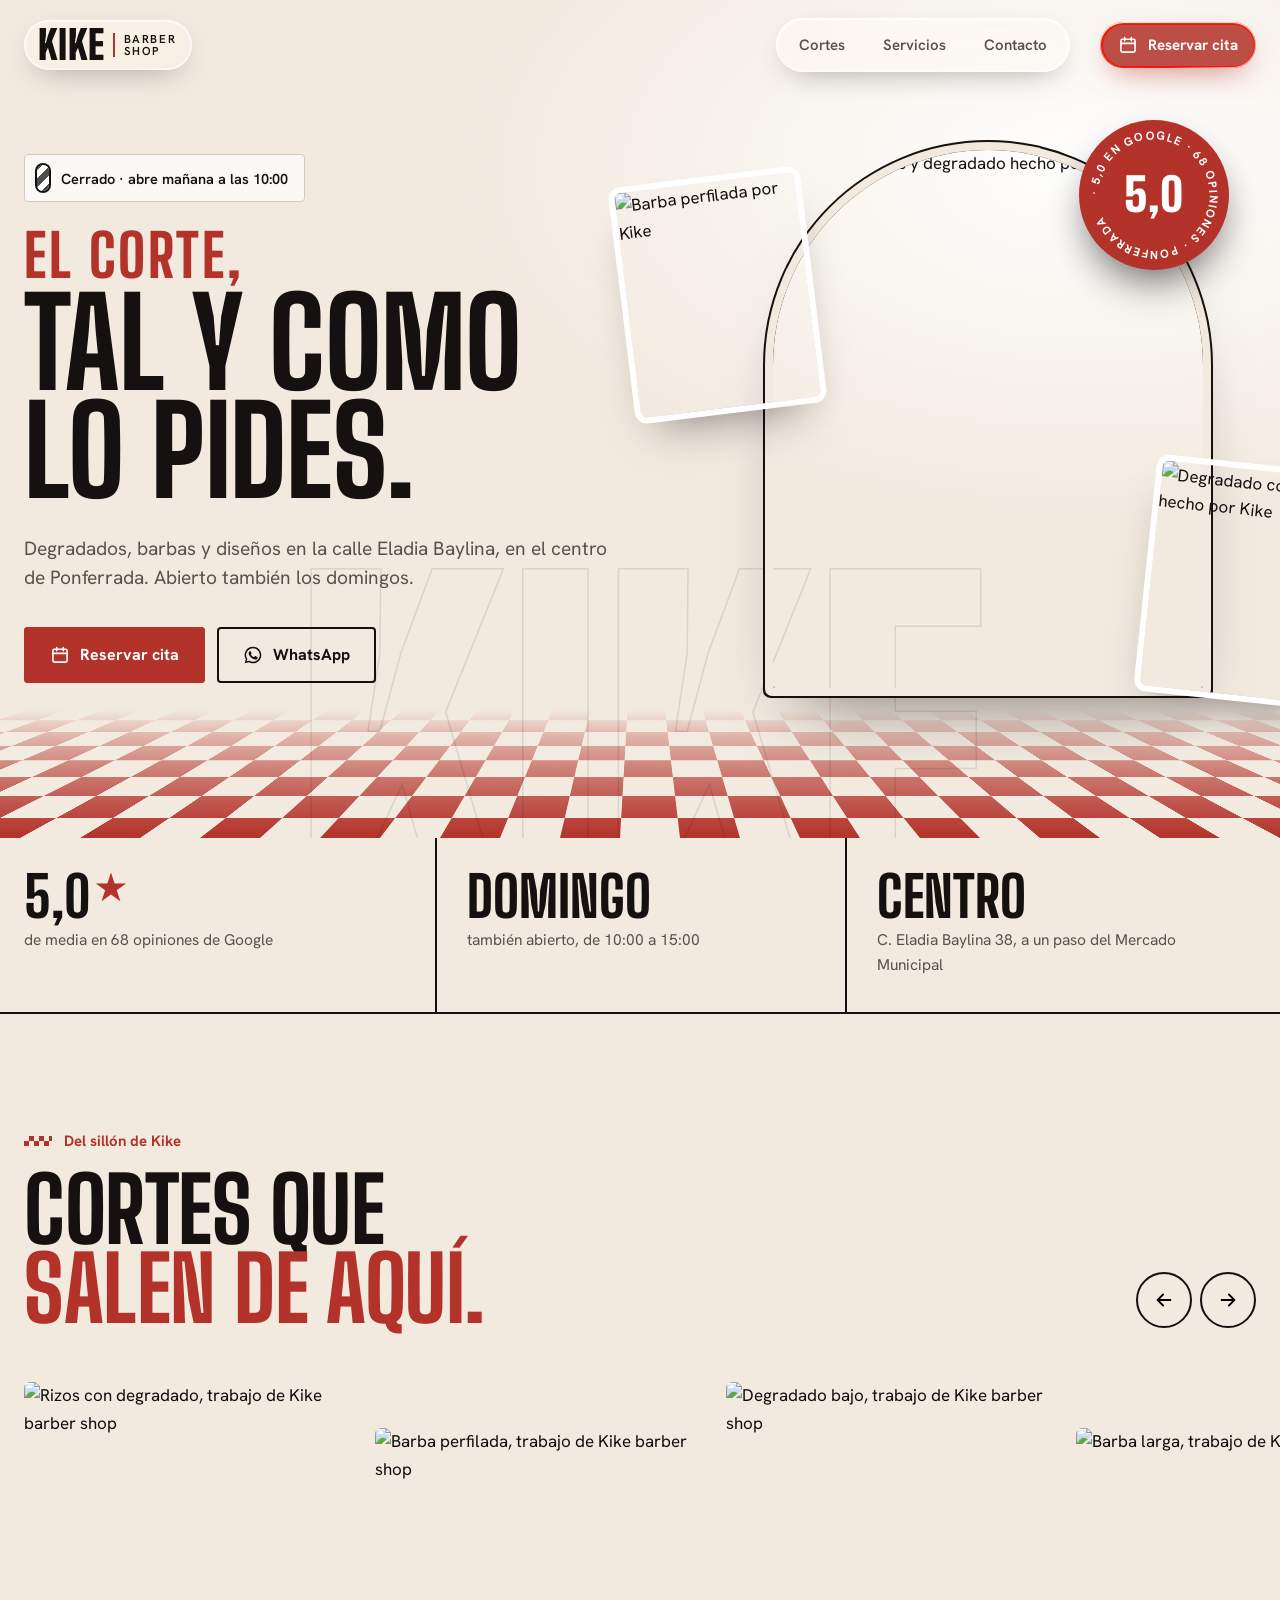
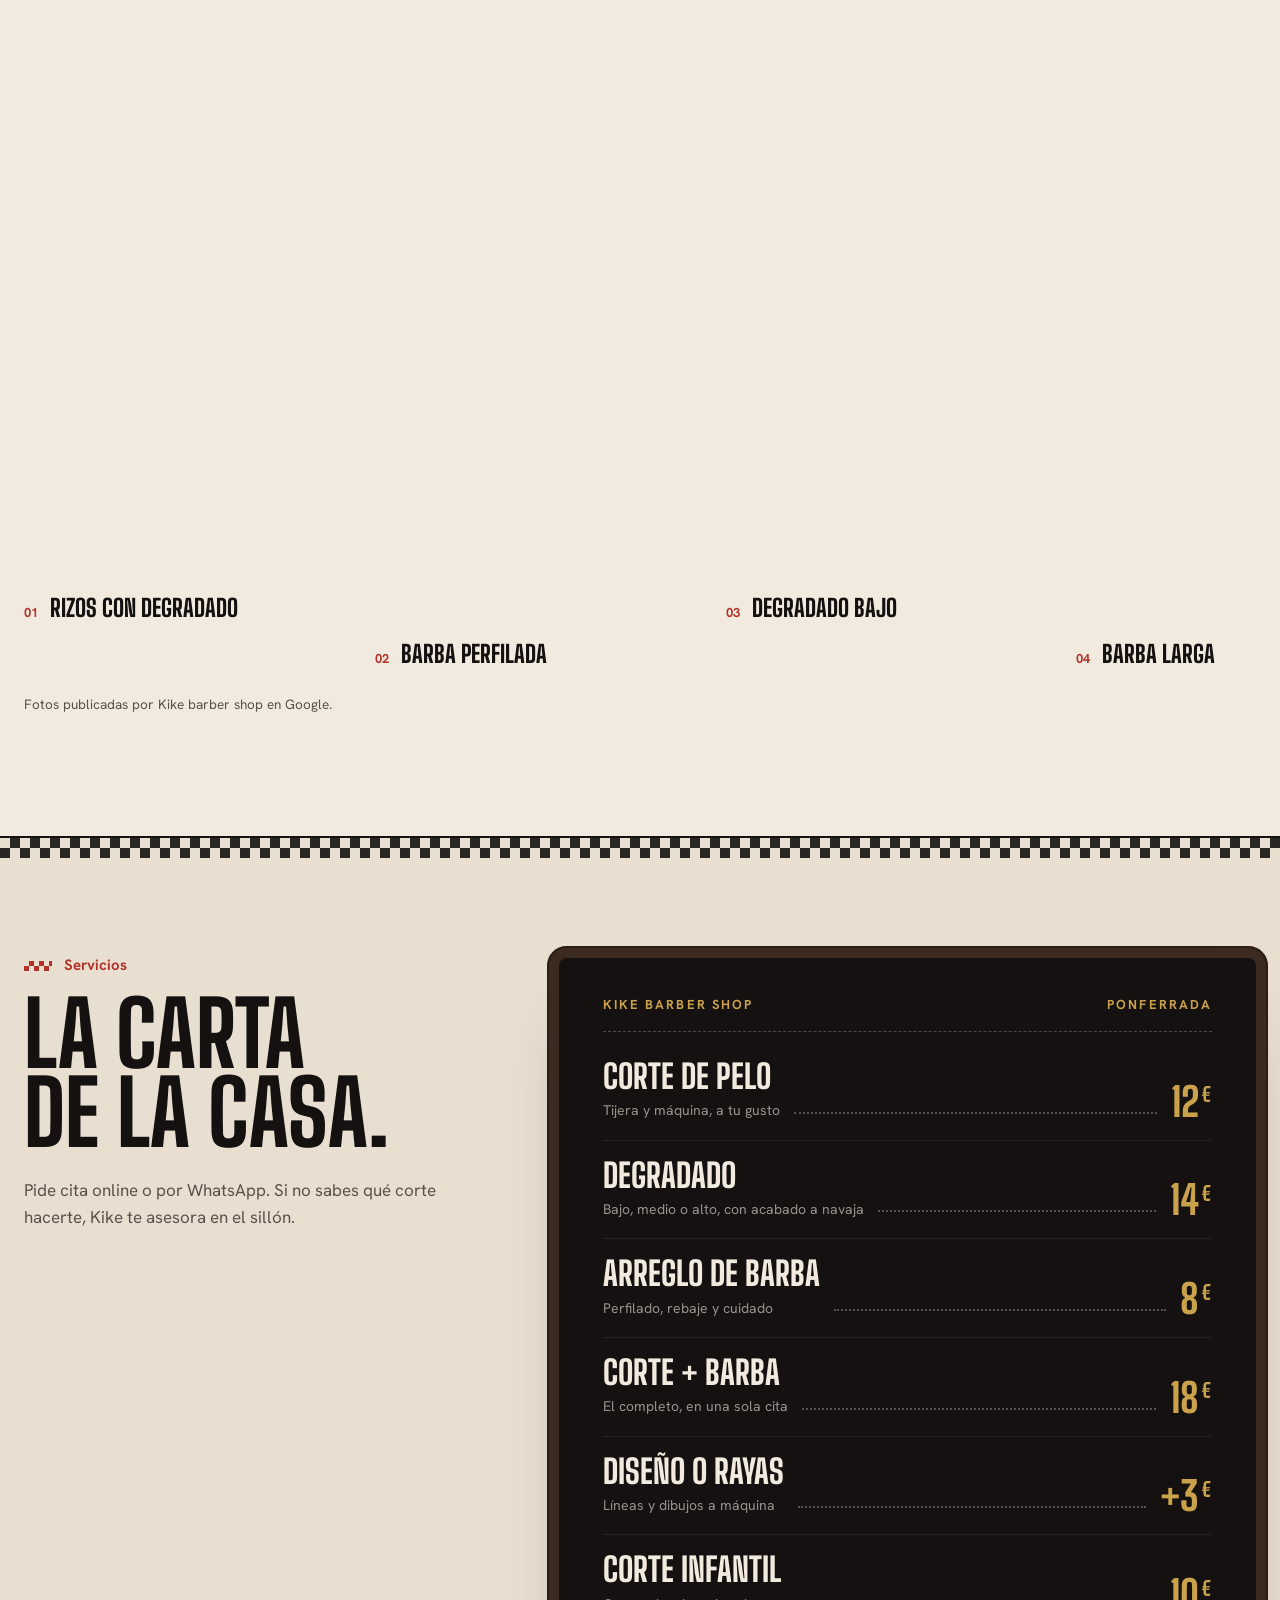
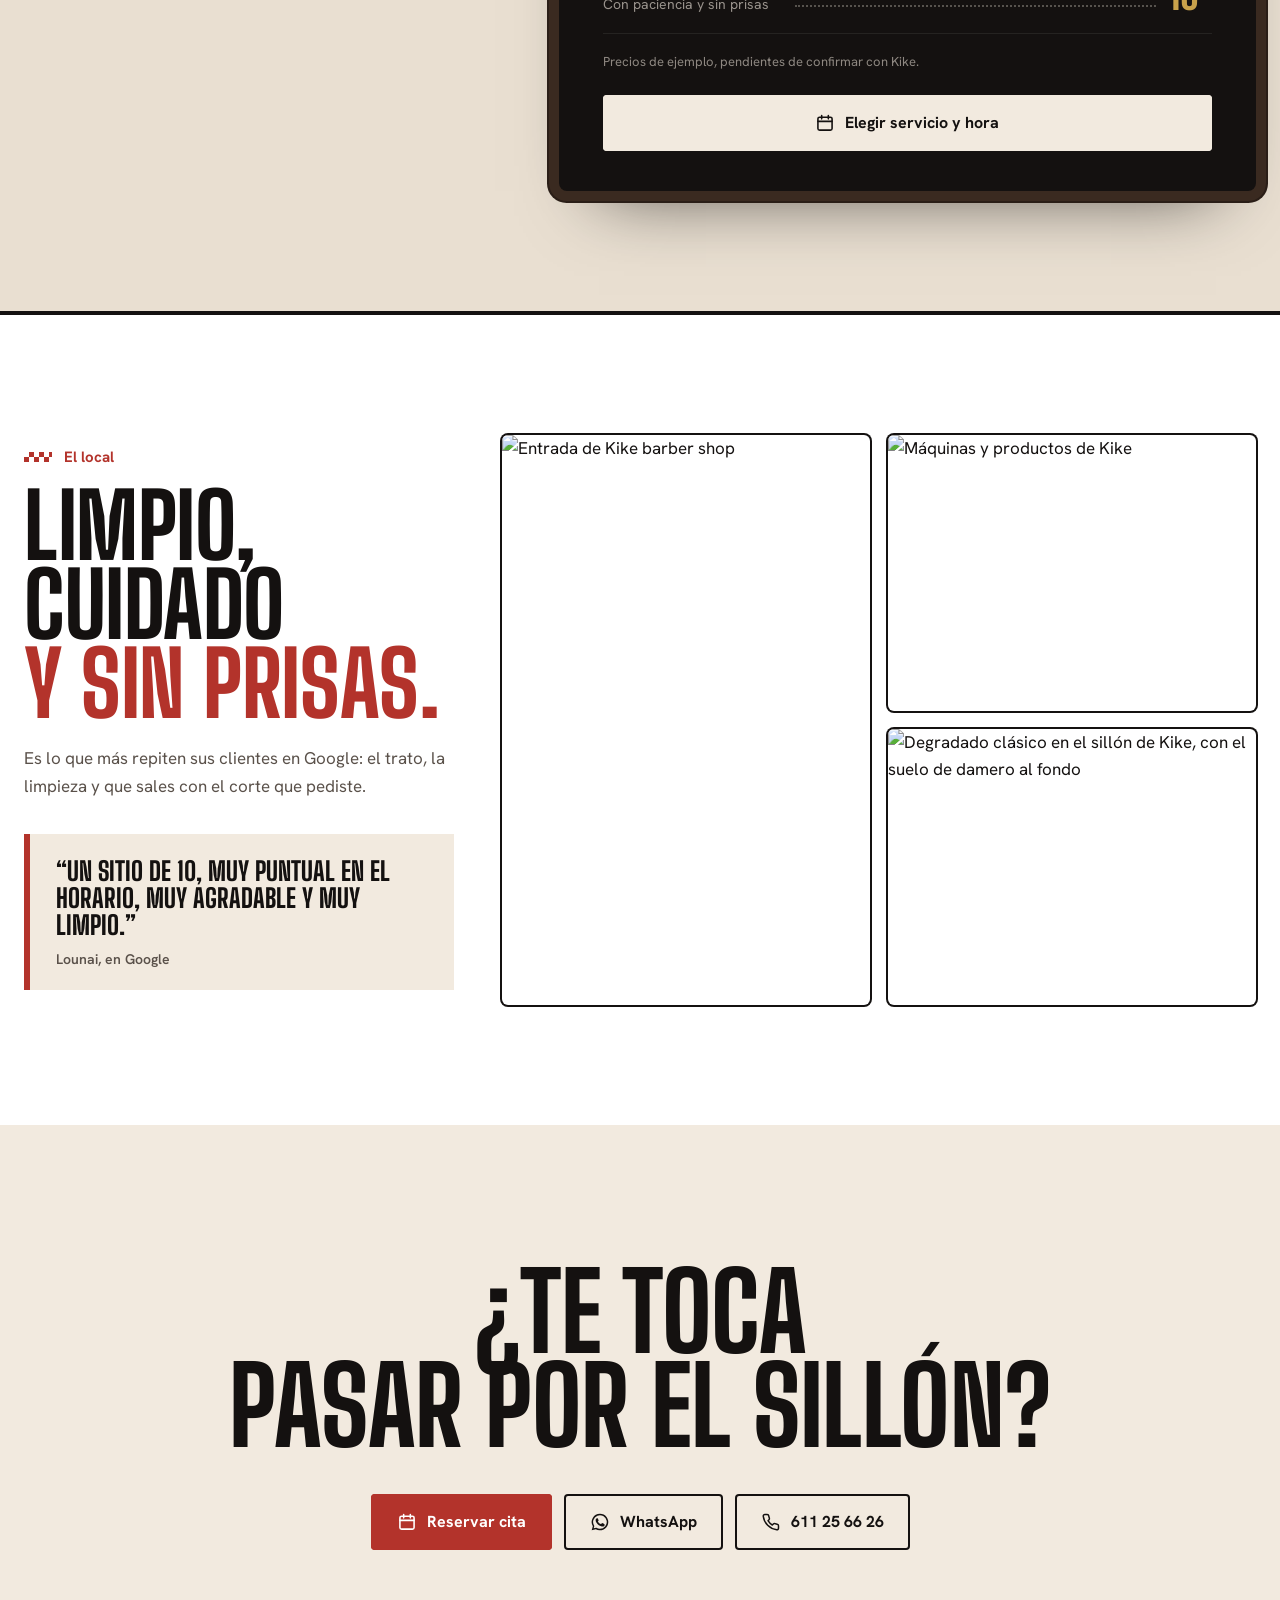
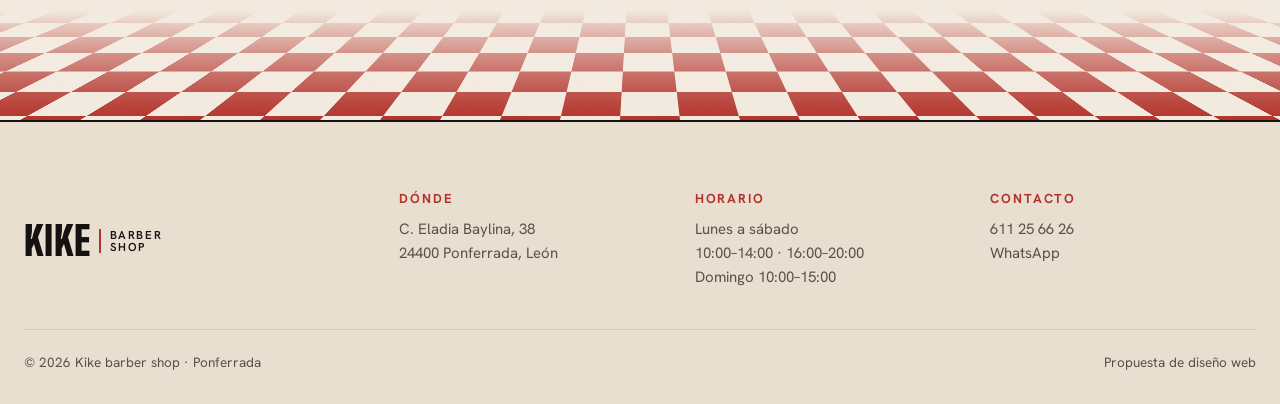
==== index.html @ 8b2833b6 "Texto alternativo de la foto del local Co-Authored-By: Claude Opus 5.5 <noreply@anthropic.com> Claud" ====
<!doctype html><html lang="es"><head><meta charset="utf-8"><meta name="viewport" content="width=device-width,initial-scale=1">
<title>Kike barber shop · Barbería en Ponferrada</title><meta name="description" content="Barbería en Ponferrada: degradados, barbas, diseños y corte infantil. 5,0 en Google con 68 opiniones. Abierto también los domingos."><meta name="theme-color" content="#F4EDE3">
<meta property="og:title" content="Kike barber shop · Barbería en Ponferrada"><meta property="og:description" content="Barbería en Ponferrada: degradados, barbas, diseños y corte infantil. 5,0 en Google con 68 opiniones. Abierto también los domingos."><meta property="og:image" content="https://lh3.googleusercontent.com/gps-cs-s/ANWiy9RfuHprUc3rnGcbM1A3zyf-CvxKDJDVWgKjWtLr16iZ3Kpk7zFpc_dN17jgUL-Ly8LM2PEFmnRR-L3FlOThOI7XkKhNLvNIBvD1MApnAXcPjlcRmmvzC1u2RWUtA8MP3RVNOuKhHUnoWady=w1200-k-no">
<link rel="preconnect" href="https://fonts.googleapis.com"><link rel="preconnect" href="https://fonts.gstatic.com" crossorigin>
<link href="https://fonts.googleapis.com/css2?family=Big+Shoulders+Display:wght@500;700;800;900&family=Hanken+Grotesk:wght@400;500;600;700&display=swap" rel="stylesheet"><link rel="stylesheet" href="styles.css?v=7">
<link rel="icon" href="data:image/svg+xml,%3Csvg xmlns='http://www.w3.org/2000/svg' viewBox='0 0 32 32'%3E%3Crect width='32' height='32' rx='6' fill='%23141110'/%3E%3Ctext x='16' y='24' font-family='Arial Black' font-size='20' text-anchor='middle' fill='%23F2EADF'%3EK%3C/text%3E%3C/svg%3E">
</head><body class="p-index">
<header class="top"><div class="wrap tin">
 <a class="logo vidrio" href="index.html?v=7" aria-label="Kike barber shop, inicio"><span class="lg-k">KIKE</span><span class="lg-b">barber<br>shop</span></a>
 <nav class="nav vidrio" aria-label="Principal"><a href="index.html#cortes?v=7">Cortes</a><a href="index.html#servicios?v=7">Servicios</a><a href="contacto.html?v=7">Contacto</a></nav>
 <a class="btn rojo hcta vidrio" href="reservar.html?v=7"><svg viewBox="0 0 24 24" aria-hidden="true"><g fill="none" stroke="currentColor" stroke-width="1.9" stroke-linecap="round"><rect x="3.5" y="5" width="17" height="15.5" rx="2"/><path d="M3.5 10h17M8 3v4M16 3v4"/></g></svg> Reservar cita</a>
 <button class="burger vidrio" aria-label="Abrir menú" aria-expanded="false" aria-controls="mm"><i></i><i></i></button>
</div></header>
<div class="mm" id="mm" aria-hidden="true"><a class="ml" href="index.html#cortes?v=7">Cortes</a><a class="ml" href="index.html#servicios?v=7">Servicios</a><a class="ml" href="contacto.html?v=7">Contacto</a><a class="btn rojo" href="reservar.html?v=7">Reservar cita</a></div>
<main>
<section class="hero">
 <div class="suelo" aria-hidden="true"></div>
 <div class="wrap hg">
  <div class="htx">
   <p class="estado rv" data-open><span class="poste" aria-hidden="true"><i></i></span><span>Lunes a sábado 10–14 · 16–20</span></p>
   <h1 class="rv"><span class="h1a">El corte,</span><span class="h1b">tal y como<br>lo pides.</span></h1>
   <p class="lead rv">Degradados, barbas y diseños en la calle Eladia Baylina, en el centro de Ponferrada. Abierto también los domingos.</p>
   <div class="hb rv"><a class="btn rojo" href="reservar.html?v=7"><svg viewBox="0 0 24 24" aria-hidden="true"><g fill="none" stroke="currentColor" stroke-width="1.9" stroke-linecap="round"><rect x="3.5" y="5" width="17" height="15.5" rx="2"/><path d="M3.5 10h17M8 3v4M16 3v4"/></g></svg> Reservar cita</a><a class="btn osc sw wa" href="https://wa.me/34611256626" target="_blank" rel="noopener"><svg viewBox="0 0 24 24" aria-hidden="true"><path fill="currentColor" d="M12 2a10 10 0 0 0-8.6 15.1L2 22l5-1.3A10 10 0 1 0 12 2zm0 18.2c-1.5 0-3-.4-4.3-1.2l-.3-.2-3 .8.8-2.9-.2-.3A8.2 8.2 0 1 1 12 20.2zm4.5-6.1c-.2-.1-1.5-.7-1.7-.8-.2-.1-.4-.1-.6.1l-.8 1c-.1.2-.3.2-.5.1a6.7 6.7 0 0 1-3.3-2.9c-.3-.4.2-.4.7-1.4.1-.2 0-.3 0-.4l-.8-1.8c-.2-.5-.4-.4-.6-.4h-.5a1 1 0 0 0-.7.3c-.2.3-.9.9-.9 2.2s1 2.6 1.1 2.7c.1.2 1.9 2.9 4.6 4 1.7.7 2.4.8 3.2.7.5-.1 1.5-.6 1.8-1.2.2-.6.2-1.1.1-1.2l-.5-.3z"/></svg> WhatsApp</a></div>
  </div>
  <div class="hfoto rv">
   <figure class="flot fl1"><img src="https://lh3.googleusercontent.com/gps-cs-s/ANWiy9Tg1fYkoj2TBumb2CvrZpPDjjvjEFpPvGXaPaAjYHPiRYm6h66E7PeSXn3DsdwHWIb9m7YMZaSzhhyzNrNTUPUjHC4c_rDr6hQUklLmuPOB6o6yYzsOwC2Hf6KR0h5cTODGhLTY35cUfEM=w600-k-no" alt="Barba perfilada por Kike" width="300" height="375"></figure>
   <figure class="flot fl2"><img src="https://lh3.googleusercontent.com/gps-cs-s/ANWiy9SofAUw0Tz_TL5JPJh18geS5kVVu4B4N9CLAnDI646JJo2beoo_ueDqjnurdyMeiBO4z1wz3aHCxZ9tRkMxcq4D8_8T7V1sf-FceC8wfTM7w-fQbV-BhpnZ5lAm7_zZmz5mmOaZeBNM5Ag=w600-k-no" alt="Degradado con raya hecho por Kike" width="300" height="375"></figure>
   <div class="marco"><img src="https://lh3.googleusercontent.com/gps-cs-s/ANWiy9RfuHprUc3rnGcbM1A3zyf-CvxKDJDVWgKjWtLr16iZ3Kpk7zFpc_dN17jgUL-Ly8LM2PEFmnRR-L3FlOThOI7XkKhNLvNIBvD1MApnAXcPjlcRmmvzC1u2RWUtA8MP3RVNOuKhHUnoWady=w900-k-no" alt="Corte con rizos y degradado hecho por Kike" width="600" height="800" fetchpriority="high"></div>
   <div class="sello"><svg viewBox="0 0 200 200" aria-hidden="true"><defs><path id="circ" d="M100 100m-74 0a74 74 0 1 1 148 0a74 74 0 1 1-148 0"/></defs><text><textPath href="#circ">· 5,0 EN GOOGLE · 68 OPINIONES · PONFERRADA </textPath></text></svg><b>5,0</b></div>
  </div>
 </div>
 <p class="gigante" aria-hidden="true">KIKE</p>
</section>

<section class="franja"><div class="wrap fg3">
 <div class="rv"><b>5,0<em>★</em></b><span>de media en 68 opiniones de Google</span></div>
 <div class="rv"><b>Domingo</b><span>también abierto, de 10:00 a 15:00</span></div>
 <div class="rv"><b>Centro</b><span>C. Eladia Baylina 38, a un paso del Mercado Municipal</span></div>
</div></section>

<section class="sec cortes" id="cortes"><div class="wrap">
 <div class="sh fila"><div><p class="kick rv">Del sillón de Kike</p><h2 class="rv">Cortes que<br><span class="rojo-t">salen de aquí.</span></h2></div>
  <div class="gal-ctrl rv"><button class="flecha" data-g="-1" aria-label="Anterior"><svg viewBox="0 0 24 24" aria-hidden="true"><path fill="none" stroke="currentColor" stroke-width="2" stroke-linecap="round" stroke-linejoin="round" d="M19 12H5M11 6l-6 6 6 6"/></svg></button><button class="flecha" data-g="1" aria-label="Siguiente"><svg viewBox="0 0 24 24" aria-hidden="true"><path fill="none" stroke="currentColor" stroke-width="2" stroke-linecap="round" stroke-linejoin="round" d="M5 12h14M13 6l6 6-6 6"/></svg></button></div></div>
</div>
<div class="gal" data-gal tabindex="0" aria-label="Galería de cortes"><figure class="gi rv"><img src="https://lh3.googleusercontent.com/gps-cs-s/ANWiy9RfuHprUc3rnGcbM1A3zyf-CvxKDJDVWgKjWtLr16iZ3Kpk7zFpc_dN17jgUL-Ly8LM2PEFmnRR-L3FlOThOI7XkKhNLvNIBvD1MApnAXcPjlcRmmvzC1u2RWUtA8MP3RVNOuKhHUnoWady=w800-k-no" alt="Rizos con degradado, trabajo de Kike barber shop" loading="lazy" width="600" height="800"><figcaption><span>01</span>Rizos con degradado</figcaption></figure><figure class="gi rv"><img src="https://lh3.googleusercontent.com/gps-cs-s/ANWiy9Tg1fYkoj2TBumb2CvrZpPDjjvjEFpPvGXaPaAjYHPiRYm6h66E7PeSXn3DsdwHWIb9m7YMZaSzhhyzNrNTUPUjHC4c_rDr6hQUklLmuPOB6o6yYzsOwC2Hf6KR0h5cTODGhLTY35cUfEM=w800-k-no" alt="Barba perfilada, trabajo de Kike barber shop" loading="lazy" width="600" height="800"><figcaption><span>02</span>Barba perfilada</figcaption></figure><figure class="gi rv"><img src="https://lh3.googleusercontent.com/gps-cs-s/ANWiy9RDy6WycUiJqe3Ns7KLExE1MEZIhlfH7ZeOYy2uQeT4pbsQLrUYh9TBQjZpeZS_TEuvsK4a0QUWdrW4X24AcOyNe5_WjsUbNGbwg8KP0J5H0sNFUOm0pQ9STjeaSjCKBJED3VHlROfuMxQ=w800-k-no" alt="Degradado bajo, trabajo de Kike barber shop" loading="lazy" width="600" height="800"><figcaption><span>03</span>Degradado bajo</figcaption></figure><figure class="gi rv"><img src="https://lh3.googleusercontent.com/gps-cs-s/ANWiy9ROgY3mLe-uvRJXPMDdy-ZxSPgK3IldYKem1l8vZf1Y4oEklTqe_2CzQus3J0Ljm_fVADtT5Onuq5Aq_mULyQm1DRhiBtH5bSeZ0_r7ZaFStkfv8WnLTRr9SfSMf5_OdeFDgYzZSmB9XcQ=w800-k-no" alt="Barba larga, trabajo de Kike barber shop" loading="lazy" width="600" height="800"><figcaption><span>04</span>Barba larga</figcaption></figure><figure class="gi rv"><img src="https://lh3.googleusercontent.com/gps-cs-s/ANWiy9SofAUw0Tz_TL5JPJh18geS5kVVu4B4N9CLAnDI646JJo2beoo_ueDqjnurdyMeiBO4z1wz3aHCxZ9tRkMxcq4D8_8T7V1sf-FceC8wfTM7w-fQbV-BhpnZ5lAm7_zZmz5mmOaZeBNM5Ag=w800-k-no" alt="Degradado con raya, trabajo de Kike barber shop" loading="lazy" width="600" height="800"><figcaption><span>05</span>Degradado con raya</figcaption></figure><figure class="gi rv"><img src="https://lh3.googleusercontent.com/gps-cs-s/ANWiy9Tr9QcPGtpB8tTpYMH7ehaU39dJ8vYd5P3gZWg_d1GuaH5vwiBzbR-kdtDmumbuaHIGJa66sxe_8svZOT93bXY7YDPC-Unvh7YVIrWHJ1uOYoBfkQ9iUIqiIyMp9iew9FQ4Zfa8R6GcYgFk=w800-k-no" alt="Nuca y rizos, trabajo de Kike barber shop" loading="lazy" width="600" height="800"><figcaption><span>06</span>Nuca y rizos</figcaption></figure><figure class="gi rv"><img src="https://lh3.googleusercontent.com/gps-cs-s/ANWiy9TwWiR0JTTw5zGlVaeddF39LjdMI_M76NQNN7t3W8DcgofOl77p5pnVqh6ptHyll0w93u-US0QcQbwm51Rfcidn-uQ8nAZDD8qmLJ4543CT6KKszcxAzsAs5z2fq4VgYXMk5qLL0UmD_Iu_=w800-k-no" alt="Degradado medio, trabajo de Kike barber shop" loading="lazy" width="600" height="800"><figcaption><span>07</span>Degradado medio</figcaption></figure><figure class="gi rv"><img src="https://lh3.googleusercontent.com/gps-cs-s/ANWiy9TCmYCfNYckKc8GHu-HoOhidiTTLsNdO0kRwLWra-zRCDEXKeGh3JbziFBV_PPmLSHCyhVsSKnFkH9txEckAOQ_cVjmL5nZ6MFFO-knMeoEjfLtRnb-9IRymbSgER8ursJPbik_yq60scGI=w800-k-no" alt="Clásico con degradado, trabajo de Kike barber shop" loading="lazy" width="600" height="800"><figcaption><span>08</span>Clásico con degradado</figcaption></figure></div>
<p class="wrap gal-nota rv">Fotos publicadas por Kike barber shop en Google.</p>
</section>

<section class="sec serv" id="servicios"><div class="wrap sg">
 <div class="sg-t">
  <p class="kick rv">Servicios</p><h2 class="rv">La carta<br>de la casa.</h2>
  <p class="rv mu">Pide cita online o por WhatsApp. Si no sabes qué corte hacerte, Kike te asesora en el sillón.</p>
 </div>
 <div class="pizarra rv">
  <div class="pz-h"><span>Kike barber shop</span><span>Ponferrada</span></div>
  <ul><li><div><b>Corte de pelo</b><small>Tijera y máquina, a tu gusto</small></div><i></i><em>12<sup>€</sup></em></li><li><div><b>Degradado</b><small>Bajo, medio o alto, con acabado a navaja</small></div><i></i><em>14<sup>€</sup></em></li><li><div><b>Arreglo de barba</b><small>Perfilado, rebaje y cuidado</small></div><i></i><em>8<sup>€</sup></em></li><li><div><b>Corte + barba</b><small>El completo, en una sola cita</small></div><i></i><em>18<sup>€</sup></em></li><li><div><b>Diseño o rayas</b><small>Líneas y dibujos a máquina</small></div><i></i><em>+3<sup>€</sup></em></li><li><div><b>Corte infantil</b><small>Con paciencia y sin prisas</small></div><i></i><em>10<sup>€</sup></em></li></ul>
  <p class="pz-n">Precios de ejemplo, pendientes de confirmar con Kike.</p>
  <a class="btn crema full" href="reservar.html?v=7"><svg viewBox="0 0 24 24" aria-hidden="true"><g fill="none" stroke="currentColor" stroke-width="1.9" stroke-linecap="round"><rect x="3.5" y="5" width="17" height="15.5" rx="2"/><path d="M3.5 10h17M8 3v4M16 3v4"/></g></svg> Elegir servicio y hora</a>
 </div>
</div></section>

<section class="sec local"><div class="wrap lg">
 <div class="lg-t">
  <p class="kick rv">El local</p><h2 class="rv">Limpio, cuidado<br><span class="rojo-t">y sin prisas.</span></h2>
  <p class="rv mu">Es lo que más repiten sus clientes en Google: el trato, la limpieza y que sales con el corte que pediste.</p>
  <blockquote class="rv">“Un sitio de 10, muy puntual en el horario, muy agradable y muy limpio.”<cite>Lounai, en Google</cite></blockquote>
 </div>
 <figure class="lf lf1 rv"><img src="https://lh3.googleusercontent.com/gps-cs-s/ANWiy9S3FAHJItuqFOOvblgC0Pxmh-zo02vZRLhK_q6kEYzGjZfLFWeweAS3o9rpw2SVjX-djVrKpGL6K_k7FMZg_xZqJRQBhK0z0AnlW_7KcWeXFC8XkYIY8wvZri9UrKJjxXlQ2SpDcaQnMeM=w900-k-no" alt="Entrada de Kike barber shop" loading="lazy" width="600" height="800"></figure>
 <figure class="lf lf2 rv"><img src="https://lh3.googleusercontent.com/gps-cs-s/ANWiy9RCP-tlMF6rzwzxEXYCh3Ciz_w_9nls6kxqBaZk6dJ28D-NjR1MQy1OgRvu5LLJ7vFzkSxpzkAJxvNyYVSVYbQrIhzpLqXRQfuqh9ls03AauYictIeKHQJTT78WyQn9g0RN3MjDP9nn-5Uz=w900-k-no" alt="Máquinas y productos de Kike" loading="lazy" width="800" height="600"></figure>
 <figure class="lf lf3 rv"><img src="https://lh3.googleusercontent.com/gps-cs-s/ANWiy9TCmYCfNYckKc8GHu-HoOhidiTTLsNdO0kRwLWra-zRCDEXKeGh3JbziFBV_PPmLSHCyhVsSKnFkH9txEckAOQ_cVjmL5nZ6MFFO-knMeoEjfLtRnb-9IRymbSgER8ursJPbik_yq60scGI=w900-k-no" alt="Degradado clásico en el sillón de Kike, con el suelo de damero al fondo" loading="lazy" width="600" height="800"></figure>
</div></section>

<section class="cierre"><div class="suelo s2" aria-hidden="true"></div><div class="wrap ci">
 <h2 class="rv">¿Te toca<br>pasar por el sillón?</h2>
 <div class="hb rv"><a class="btn rojo" href="reservar.html?v=7"><svg viewBox="0 0 24 24" aria-hidden="true"><g fill="none" stroke="currentColor" stroke-width="1.9" stroke-linecap="round"><rect x="3.5" y="5" width="17" height="15.5" rx="2"/><path d="M3.5 10h17M8 3v4M16 3v4"/></g></svg> Reservar cita</a><a class="btn osc sw wa" href="https://wa.me/34611256626" target="_blank" rel="noopener"><svg viewBox="0 0 24 24" aria-hidden="true"><path fill="currentColor" d="M12 2a10 10 0 0 0-8.6 15.1L2 22l5-1.3A10 10 0 1 0 12 2zm0 18.2c-1.5 0-3-.4-4.3-1.2l-.3-.2-3 .8.8-2.9-.2-.3A8.2 8.2 0 1 1 12 20.2zm4.5-6.1c-.2-.1-1.5-.7-1.7-.8-.2-.1-.4-.1-.6.1l-.8 1c-.1.2-.3.2-.5.1a6.7 6.7 0 0 1-3.3-2.9c-.3-.4.2-.4.7-1.4.1-.2 0-.3 0-.4l-.8-1.8c-.2-.5-.4-.4-.6-.4h-.5a1 1 0 0 0-.7.3c-.2.3-.9.9-.9 2.2s1 2.6 1.1 2.7c.1.2 1.9 2.9 4.6 4 1.7.7 2.4.8 3.2.7.5-.1 1.5-.6 1.8-1.2.2-.6.2-1.1.1-1.2l-.5-.3z"/></svg> WhatsApp</a><a class="btn osc sw tl" href="tel:+34611256626"><svg viewBox="0 0 24 24" aria-hidden="true"><path fill="none" stroke="currentColor" stroke-width="1.8" stroke-linejoin="round" d="M21 16.6v2.8a1.9 1.9 0 0 1-2.1 1.9A18.6 18.6 0 0 1 2.7 5.1 1.9 1.9 0 0 1 4.6 3h2.8a1.9 1.9 0 0 1 1.9 1.6c.1.9.4 1.8.7 2.6a1.9 1.9 0 0 1-.4 2L8.4 10.4a15 15 0 0 0 5.2 5.2l1.2-1.2a1.9 1.9 0 0 1 2-.4c.8.3 1.7.6 2.6.7a1.9 1.9 0 0 1 1.6 1.9z"/></svg> 611 25 66 26</a></div>
</div></section>
</main>
<footer class="pie"><div class="wrap">
 <div class="pie-g">
  <a class="logo" href="index.html?v=7"><span class="lg-k">KIKE</span><span class="lg-b">barber<br>shop</span></a>
  <div><h4>Dónde</h4><p><a href="https://www.google.com/maps/search/?api=1&query=Kike+barber+shop+Ponferrada" target="_blank" rel="noopener">C. Eladia Baylina, 38<br>24400 Ponferrada, León</a></p></div>
  <div><h4>Horario</h4><p>Lunes a sábado<br>10:00–14:00 · 16:00–20:00<br>Domingo 10:00–15:00</p></div>
  <div><h4>Contacto</h4><p><a href="tel:+34611256626">611 25 66 26</a><br><a href="https://wa.me/34611256626" target="_blank" rel="noopener">WhatsApp</a></p></div>
 </div>
 <div class="pie-b"><span>© 2026 Kike barber shop · Ponferrada</span><span>Propuesta de diseño web</span></div>
</div></footer>
<script>window.KK_HOURS=[[["10:00", "14:00"], ["16:00", "20:00"]], [["10:00", "14:00"], ["16:00", "20:00"]], [["10:00", "14:00"], ["16:00", "20:00"]], [["10:00", "14:00"], ["16:00", "20:00"]], [["10:00", "14:00"], ["16:00", "20:00"]], [["10:00", "14:00"], ["16:00", "20:00"]], [["10:00", "15:00"]]];window.KK_WA="https://wa.me/34611256626";</script>
<script src="app.js?v=7"></script></body></html>
---- styles.css ----
:root{
 --negro:#141110;--negro2:#1E1A18;--crema:#F2EADF;--papel:#E9DFD1;--rojo:#B3332B;--rojo2:#962920;--oro:#C9A24B;
 --tinta:#141110;--tinta2:#5A514A;--linea:#D6C9B7;
 --d:"Big Shoulders Display",Impact,sans-serif;--b:"Hanken Grotesk",system-ui,sans-serif;
 --ease:cubic-bezier(.2,.75,.2,1);--cuadro:28px
}
*,*::before,*::after{box-sizing:border-box;margin:0;padding:0}
html{overflow-x:clip;scroll-behavior:smooth;-webkit-text-size-adjust:100%}
body{font:400 17px/1.6 var(--b);color:var(--tinta);background:var(--crema);-webkit-font-smoothing:antialiased;overflow-x:clip}
img{display:block;max-width:100%}
a{color:inherit}
h1,h2,h3{font-family:var(--d);font-weight:800;text-transform:uppercase;line-height:.88;letter-spacing:-.005em}
h2{font-size:clamp(52px,7vw,104px)}
.wrap{width:min(1240px,100% - 48px);margin-inline:auto;position:relative}
.kick{display:flex;align-items:center;gap:12px;font:700 15px/1 var(--b);color:var(--rojo);margin-bottom:22px}
.kick::before{content:"";width:28px;height:10px;background:conic-gradient(var(--rojo) 25%,transparent 0 50%,var(--rojo) 0 75%,transparent 0) 0 0/10px 10px}
.rojo-t{color:var(--rojo)}
.lead{font-size:clamp(17px,1.5vw,20px);line-height:1.55;max-width:31em}
.mu{color:var(--tinta2)}
.sm{font-size:14px}
:focus-visible{outline:2px solid var(--oro);outline-offset:3px}

/* damero: el suelo de la barbería */
.damero,.suelo{--c1:var(--rojo);--c2:var(--crema)}
.suelo{position:absolute;left:-50%;right:-50%;bottom:0;height:56%;background:conic-gradient(var(--c1) 25%,var(--c2) 0 50%,var(--c1) 0 75%,var(--c2) 0) 0 0/120px 120px;transform:perspective(700px) rotateX(64deg);transform-origin:50% 100%;animation:avanza 9s linear infinite;opacity:.9}
.suelo::after{content:"";position:absolute;inset:0;background:linear-gradient(var(--negro) 0%,rgba(20,17,16,.65) 45%,rgba(20,17,16,.15) 100%)}
@keyframes avanza{to{background-position:0 240px}}

/* botones */
.btn{--bg:var(--negro);--fg:var(--crema);--bd:var(--negro);display:inline-flex;align-items:center;justify-content:center;gap:10px;height:56px;padding:0 26px;background:var(--bg);color:var(--fg);box-shadow:inset 0 0 0 2px var(--bd);font:700 16px/1 var(--b);text-decoration:none;border:0;border-radius:4px;cursor:pointer;transition:background .25s,color .25s,box-shadow .25s,transform .2s var(--ease)}
.btn svg{width:20px;height:20px}
.btn:active{transform:scale(.97)}
.btn.rojo{--bg:var(--rojo);--fg:#fff;--bd:var(--rojo)}
.btn.rojo:hover{--bg:var(--rojo2);--bd:var(--rojo2)}
.btn.claro{--bg:transparent;--fg:var(--crema);--bd:rgba(242,234,223,.4)}
.btn.claro:hover{--bd:var(--crema)}
.btn.osc{--bg:transparent;--fg:var(--tinta);--bd:var(--tinta)}
.btn.crema{--bg:var(--crema);--fg:var(--negro);--bd:var(--crema)}
.btn.crema:hover{--bg:var(--oro);--bd:var(--oro)}
.btn.full{width:100%}
.btn:disabled{opacity:.45;cursor:not-allowed}
.sw.wa:hover{--bg:#25D366;--fg:#fff;--bd:#25D366}
.sw.tl:hover{--bg:var(--crema);--fg:var(--negro);--bd:var(--crema)}
.sw.mp:hover{--bg:#4285F4;--fg:#fff;--bd:#4285F4}
.hb{display:flex;flex-wrap:wrap;gap:12px}

/* cabecera */
.top{position:sticky;top:0;z-index:50;color:var(--crema);transition:background .3s}
.top.sc{background:rgba(20,17,16,.92);backdrop-filter:blur(12px);-webkit-backdrop-filter:blur(12px)}
.tin{display:flex;align-items:center;gap:30px;height:78px}
.logo{display:flex;align-items:center;gap:8px;text-decoration:none}
.lg-k{font:900 40px/.8 var(--d);letter-spacing:.01em}
.lg-b{font:600 11.5px/1.05 var(--b);text-transform:uppercase;letter-spacing:.14em;padding-left:9px;border-left:2px solid var(--rojo)}
.nav{display:flex;gap:26px;margin-left:auto}
.nav a{font-weight:600;font-size:15px;text-decoration:none;opacity:.78;transition:opacity .2s}
.nav a:hover{opacity:1}
.hcta{height:46px;padding:0 18px;font-size:15px}

/* poste de barbero */
.poste{display:inline-block;width:12px;height:26px;border-radius:6px;overflow:hidden;box-shadow:0 0 0 2px var(--crema);position:relative;flex:none}
.poste i{position:absolute;inset:-20px 0;background:repeating-linear-gradient(135deg,var(--rojo) 0 6px,#fff 6px 12px,#2A4B8D 12px 18px,#fff 18px 24px);animation:gira 1.4s linear infinite}
@keyframes gira{to{transform:translateY(17px)}}

/* hero */
.hero{position:relative;margin-top:-78px;padding:140px 0 0;min-height:100vh;background:var(--negro);color:var(--crema);overflow:hidden;isolation:isolate;display:flex;flex-direction:column}
.hero .suelo{z-index:-1}
.hg{display:grid;grid-template-columns:1.1fr .9fr;gap:40px;align-items:center;flex:1;padding-bottom:120px}
.estado{display:inline-flex;align-items:center;gap:12px;padding:10px 16px 10px 12px;background:rgba(242,234,223,.08);border:1px solid rgba(242,234,223,.16);border-radius:4px;font-size:14.5px;font-weight:600;margin-bottom:28px}
.estado.cl .poste i{animation:none;filter:grayscale(1)}
.hero h1{font-size:clamp(64px,9.6vw,150px);margin-bottom:28px}
.h1a{display:block;color:var(--oro);font-size:.48em;letter-spacing:.04em;margin-bottom:.12em}
.h1b{display:block}
.hero .lead{color:rgba(242,234,223,.78);margin-bottom:34px}
.hfoto{position:relative;justify-self:center;width:min(430px,100%)}
.marco{position:relative;aspect-ratio:4/5;border-radius:999px 999px 10px 10px;overflow:hidden;box-shadow:0 0 0 8px var(--negro),0 0 0 11px rgba(242,234,223,.85),0 0 60px 10px rgba(242,234,223,.18)}
.marco img{width:100%;height:100%;object-fit:cover;object-position:50% 100%;transform:scale(1.04);transition:transform 1.4s var(--ease)}
.hfoto.in .marco img{transform:none}
.sello{position:absolute;left:-58px;bottom:40px;width:150px;height:150px;display:grid;place-items:center;border-radius:50%;background:var(--rojo);color:#fff;box-shadow:0 20px 40px -10px rgba(0,0,0,.6)}
.sello svg{position:absolute;inset:0;width:100%;height:100%;animation:rueda 22s linear infinite}
.sello text{font:700 15.5px var(--b);letter-spacing:.12em;fill:#fff}
.sello b{font:900 46px/1 var(--d)}
@keyframes rueda{to{transform:rotate(360deg)}}
.gigante{position:absolute;left:50%;bottom:-.2em;transform:translateX(-50%);font:900 clamp(160px,34vw,520px)/.8 var(--d);letter-spacing:-.01em;color:transparent;-webkit-text-stroke:1.5px rgba(242,234,223,.16);z-index:-1;white-space:nowrap;pointer-events:none}

/* franja */
.franja{background:var(--crema);border-bottom:2px solid var(--negro)}
.fg3{display:grid;grid-template-columns:repeat(3,1fr)}
.fg3>div{padding:34px 30px;border-left:2px solid var(--negro);display:flex;flex-direction:column;gap:6px}
.fg3>div:first-child{border-left:0;padding-left:0}
.fg3 b{font:800 clamp(40px,4.4vw,60px)/.9 var(--d);text-transform:uppercase}
.fg3 em{font-style:normal;color:var(--rojo);font-size:.6em;vertical-align:top;margin-left:4px}
.fg3 span{font-size:15.5px;color:var(--tinta2);max-width:20em}

/* secciones */
.sec{padding:120px 0;position:relative}
.sh{margin-bottom:54px}
.sh.fila{display:flex;justify-content:space-between;align-items:flex-end;gap:24px}

/* galería */
.cortes{overflow:hidden}
.gal{--pad:max(24px,calc((100vw - 1240px)/2));display:flex;gap:18px;overflow-x:auto;scroll-snap-type:x mandatory;padding:0 var(--pad) 20px;scroll-padding-inline:var(--pad);scrollbar-width:none;cursor:grab}
.gal::-webkit-scrollbar{display:none}
.gal.drag{cursor:grabbing;scroll-snap-type:none}
.gi{flex:none;width:clamp(240px,26vw,340px);scroll-snap-align:start;position:relative}
.gi img{width:100%;aspect-ratio:4/5;object-fit:cover;object-position:50% 100%;border-radius:6px;filter:saturate(.92) contrast(1.04);transition:transform .6s var(--ease),filter .4s;pointer-events:none}
.gi:hover img{filter:saturate(1.05) contrast(1.06)}
.gi figcaption{display:flex;align-items:baseline;gap:12px;margin-top:14px;font:800 24px/1 var(--d);text-transform:uppercase}
.gi figcaption span{font:700 13px/1 var(--b);color:var(--rojo)}
.gi:nth-child(even){margin-top:46px}
.gal-ctrl{display:flex;gap:8px}
.flecha{width:56px;height:56px;border-radius:50%;border:2px solid var(--negro);background:transparent;cursor:pointer;display:grid;place-items:center;transition:background .25s,color .25s}
.flecha svg{width:22px;height:22px}
.flecha:hover{background:var(--negro);color:var(--crema)}
.gal-nota{font-size:13.5px;color:var(--tinta2);margin-top:8px}

/* servicios */
.serv{background:var(--papel);border-top:2px solid var(--negro);border-bottom:2px solid var(--negro)}
.serv::before{content:"";position:absolute;left:0;right:0;top:0;height:20px;background:conic-gradient(var(--negro) 25%,transparent 0 50%,var(--negro) 0 75%,transparent 0) 0 0/20px 20px;opacity:.9}
.sg{display:grid;grid-template-columns:.8fr 1.2fr;gap:70px;align-items:start}
.sg-t h2{margin-bottom:24px}
.herr{margin-top:36px;border-radius:6px;overflow:hidden;aspect-ratio:4/3;transform:rotate(-2deg);box-shadow:0 0 0 8px var(--crema),0 26px 40px -24px rgba(0,0,0,.5)}
.herr img{width:100%;height:100%;object-fit:cover}
.pizarra{background:var(--negro);color:var(--crema);padding:40px 44px;border-radius:8px;position:relative;box-shadow:0 0 0 10px #3A2A20,0 0 0 12px #2A1E17,0 40px 70px -40px rgba(0,0,0,.7)}
.pz-h{display:flex;justify-content:space-between;font:700 13px/1 var(--b);text-transform:uppercase;letter-spacing:.16em;color:var(--oro);padding-bottom:20px;border-bottom:1px dashed rgba(242,234,223,.25);margin-bottom:10px}
.pizarra ul{list-style:none}
.pizarra li{display:flex;align-items:flex-end;gap:14px;padding:18px 0;border-bottom:1px solid rgba(242,234,223,.08)}
.pizarra li div{flex:none;max-width:62%}
.pizarra li b{display:block;font:800 clamp(26px,2.6vw,34px)/1 var(--d);text-transform:uppercase}
.pizarra li small{display:block;font-size:14px;color:rgba(242,234,223,.6);margin-top:6px}
.pizarra li i{flex:1;border-bottom:2px dotted rgba(242,234,223,.3);margin-bottom:8px}
.pizarra li em{font:800 40px/1 var(--d);font-style:normal;color:var(--oro)}
.pizarra li sup{font-size:.5em;margin-left:2px}
.pz-n{font-size:13px;color:rgba(242,234,223,.55);margin:18px 0 22px}

/* opiniones */
.og{display:grid;grid-template-columns:repeat(3,1fr);gap:16px}
.op{background:#fff;padding:30px;border-radius:6px;box-shadow:0 0 0 2px var(--negro);display:flex;flex-direction:column;gap:16px}
.op .est{color:var(--rojo);letter-spacing:3px;font-size:15px}
.op blockquote{font:600 19px/1.4 var(--b);flex:1}
.op figcaption{font-weight:700;font-size:14.5px;color:var(--tinta2)}
.op.big{grid-column:span 2;grid-row:span 2;background:var(--rojo);color:#fff;box-shadow:none;justify-content:space-between;padding:44px}
.op.big .est{color:var(--crema)}
.op.big blockquote{font:800 clamp(40px,4.6vw,68px)/.95 var(--d);text-transform:uppercase}
.op.big figcaption{color:rgba(255,255,255,.8)}

/* visítanos */
.visita{background:var(--crema);border-top:2px solid var(--negro)}
.vg{display:grid;grid-template-columns:1fr 1.1fr;gap:70px;align-items:start}
.dir{font:800 clamp(30px,3vw,40px)/1 var(--d);text-transform:uppercase;margin:24px 0 28px}
.hours{list-style:none;margin-top:40px;border-top:2px solid var(--negro)}
.hours li{display:flex;justify-content:space-between;gap:16px;padding:13px 0;border-bottom:1px solid var(--linea);font-size:16px}
.hours b{font-weight:600}
.hours li.today{color:var(--rojo)}
.hours li.today span::after{content:" · hoy";font-weight:700}
.vfotos{position:relative}
.mapbox{height:500px;border-radius:6px;overflow:hidden;box-shadow:0 0 0 2px var(--negro)}
.mapbox iframe{width:100%;height:100%;border:0;filter:grayscale(.4) sepia(.15)}
.fach{position:absolute;left:-40px;bottom:-50px;width:210px;aspect-ratio:4/3;object-fit:cover;border-radius:4px;box-shadow:0 0 0 7px #fff,0 24px 40px -16px rgba(0,0,0,.45);transform:rotate(-4deg)}

/* cierre */
.cierre{position:relative;background:var(--negro);color:var(--crema);padding:140px 0 170px;overflow:hidden;isolation:isolate;text-align:center}
.cierre .suelo{z-index:-1;height:70%}
.cierre h2{font-size:clamp(56px,8.4vw,128px);margin-bottom:40px}
.cierre .hb{justify-content:center}

/* páginas interiores */
.ph{position:relative;margin-top:-78px;padding:170px 0 90px;background:var(--negro);color:var(--crema);overflow:hidden;isolation:isolate}
.ph .suelo{z-index:-1;height:70%}
.ph h1{font-size:clamp(64px,9vw,140px);margin-bottom:24px}
.ph .lead{color:rgba(242,234,223,.78)}

/* reservar */
.bk{display:grid;grid-template-columns:1fr 340px;gap:50px;align-items:start}
.bf{min-width:0}
.bf fieldset{border:0;margin:0 0 20px;padding:32px;background:#fff;border-radius:6px;box-shadow:0 0 0 2px var(--negro);min-width:0}
.bf legend{float:left;width:100%;display:flex;align-items:center;gap:14px;font:800 32px/1 var(--d);text-transform:uppercase;margin-bottom:22px}
.bf legend span{display:grid;place-items:center;width:38px;height:38px;background:var(--rojo);color:#fff;font:800 20px/1 var(--d);border-radius:3px}
.ops{clear:both;display:grid;grid-template-columns:repeat(3,1fr);gap:10px}
.opt{display:flex;flex-direction:column;align-items:flex-start;gap:4px;text-align:left;padding:16px;border-radius:4px;border:0;box-shadow:inset 0 0 0 2px var(--linea);background:var(--crema);cursor:pointer;font:inherit;color:inherit;transition:.2s}
.opt b{font:800 22px/1 var(--d);text-transform:uppercase}
.opt small{font-size:13px;color:var(--tinta2)}
.opt em{font-style:normal;font-weight:700;color:var(--rojo);margin-top:6px}
.opt:hover{box-shadow:inset 0 0 0 2px var(--negro)}
.opt.on{background:var(--negro);color:var(--crema);box-shadow:none}
.opt.on small{color:rgba(242,234,223,.65)}.opt.on em{color:var(--oro)}
.nota-p{clear:both;font-size:13px;color:var(--tinta2);margin-top:14px}
.days{clear:both;display:flex;gap:8px;overflow-x:auto;padding-bottom:10px;margin-bottom:16px;scrollbar-width:thin}
.days button{flex:none;width:64px;padding:12px 0;border-radius:4px;border:0;box-shadow:inset 0 0 0 2px var(--linea);background:var(--crema);cursor:pointer;display:flex;flex-direction:column;align-items:center;gap:3px;font:inherit;color:inherit;transition:.2s}
.days small{font-size:12px;font-weight:600;color:var(--tinta2);text-transform:uppercase}
.days b{font:800 28px/1 var(--d)}
.days button:hover{box-shadow:inset 0 0 0 2px var(--negro)}
.days button.on{background:var(--negro);color:var(--crema);box-shadow:none}
.days button.on small{color:var(--oro)}
.slots{display:grid;grid-template-columns:repeat(auto-fill,minmax(80px,1fr));gap:8px}
.slots .grp{grid-column:1/-1;font-size:13px;font-weight:700;color:var(--tinta2);text-transform:uppercase;letter-spacing:.08em;margin-top:6px}
.slots button{height:44px;border-radius:4px;border:0;box-shadow:inset 0 0 0 2px var(--linea);background:var(--crema);font:700 15px/1 var(--b);color:inherit;cursor:pointer;transition:.2s}
.slots button:hover:not(:disabled){box-shadow:inset 0 0 0 2px var(--negro)}
.slots button.on{background:var(--rojo);color:#fff;box-shadow:none}
.slots button:disabled{text-decoration:line-through;opacity:.4;cursor:not-allowed;background:transparent}
.empty{grid-column:1/-1;color:var(--tinta2);font-size:15px}
.fl2{clear:both;display:grid;grid-template-columns:1fr 1fr;gap:14px;margin-bottom:14px}
.bf label{display:flex;flex-direction:column;gap:8px;font-size:14.5px;font-weight:700}
.bf label small{font-weight:400;color:var(--tinta2)}
.bf input,.bf textarea{font:400 16px/1.4 var(--b);padding:14px 16px;border-radius:4px;border:0;box-shadow:inset 0 0 0 2px var(--linea);background:var(--crema);color:var(--tinta);resize:vertical}
.bf input:focus,.bf textarea:focus{outline:none;box-shadow:inset 0 0 0 2px var(--negro);background:#fff}
/* ticket de turno */
.tk-w{position:sticky;top:100px}
.tk{position:relative;background:var(--rojo);color:#fff;padding:26px 26px 30px;margin-bottom:18px;filter:drop-shadow(0 22px 26px rgba(0,0,0,.25));
 -webkit-mask:radial-gradient(circle 9px at 0 62%,#0000 98%,#000) left/51% 100% no-repeat,radial-gradient(circle 9px at 100% 62%,#0000 98%,#000) right/51% 100% no-repeat;
 mask:radial-gradient(circle 9px at 0 62%,#0000 98%,#000) left/51% 100% no-repeat,radial-gradient(circle 9px at 100% 62%,#0000 98%,#000) right/51% 100% no-repeat}
.tk::after{content:"";position:absolute;left:0;right:0;bottom:0;height:10px;background:conic-gradient(var(--crema) 25%,transparent 0 50%,var(--crema) 0 75%,transparent 0) 0 0/10px 10px;opacity:.9}
.tk-top{display:flex;justify-content:space-between;align-items:center;padding-bottom:18px;border-bottom:2px solid rgba(255,255,255,.3)}
.tk-top .lg-k{font-size:34px}
.tk-l{font:700 12px/1 var(--b);text-transform:uppercase;letter-spacing:.2em}
.tk-dia{display:flex;align-items:center;gap:16px;padding:20px 0 6px}
.tk-dia b{font:900 92px/.8 var(--d)}
.tk-dia div{display:flex;flex-direction:column;gap:4px;font-weight:700;text-transform:capitalize}
.tk-dia div span+span{font-weight:500;opacity:.8}
.tk-hora{font:800 46px/1 var(--d);padding-bottom:16px;border-bottom:2px dashed rgba(255,255,255,.4)}
.tk dl{padding-top:12px}
.tk dl div{display:flex;justify-content:space-between;gap:12px;padding:8px 0;font-size:14.5px}
.tk dt{opacity:.75}
.tk dd{font-weight:700;text-align:right}
.tk-pie{margin-top:12px;padding-bottom:6px;font-size:12px;opacity:.75}
.tk.tick .tk-dia b{animation:sube .45s var(--ease)}
@keyframes sube{from{opacity:0;transform:translateY(10px)}}

/* pie */
.pie{background:var(--negro);color:var(--crema);padding:70px 0 30px}
.pie-g{display:grid;grid-template-columns:1.3fr 1fr 1fr 1fr;gap:30px;padding-bottom:40px;border-bottom:1px solid rgba(242,234,223,.15)}
.pie h4{font:700 13px/1 var(--b);text-transform:uppercase;letter-spacing:.14em;color:var(--oro);margin-bottom:12px}
.pie p{font-size:15px;color:rgba(242,234,223,.75)}
.pie a{text-decoration:none}.pie p a:hover{color:#fff}
.pie-b{display:flex;justify-content:space-between;flex-wrap:wrap;gap:16px;padding-top:22px;font-size:13.5px;color:rgba(242,234,223,.55)}

/* aparición */
.rv{opacity:0;transform:translateY(26px);transition:opacity .8s var(--ease),transform .8s var(--ease)}
.rv.in{opacity:1;transform:none}

@media(max-width:1000px){
 .nav{display:none}.hcta{margin-left:auto}
 .hg,.sg,.vg,.bk{grid-template-columns:1fr}
 .hfoto{width:min(360px,80%);margin-bottom:20px}
 .og{grid-template-columns:1fr 1fr}
 .tk-w{position:relative;top:0;max-width:420px}
 .ops{grid-template-columns:1fr 1fr}
 .pie-g{grid-template-columns:1fr 1fr}
 .fach{left:auto;right:16px}
}
@media(max-width:620px){
 body{font-size:16px}
 .wrap{width:calc(100% - 32px)}
 .tin{height:68px}.hero,.ph{margin-top:-68px}
 .lg-k{font-size:34px}
 .hcta{height:42px;padding:0 14px;font-size:14px}
 .hcta svg{display:none}
 .hero{padding-top:110px}
 .hg{padding-bottom:70px}
 .hb .btn{flex:1 1 100%}
 .sello{width:112px;height:112px;left:-22px;bottom:20px}
 .sello text{font-size:19px}
 .sello b{font-size:34px}
 .fg3{grid-template-columns:1fr}
 .fg3>div{border-left:0;border-top:2px solid var(--negro);padding:22px 0}
 .fg3>div:first-child{border-top:0}
 .sec{padding:80px 0}
 .sh.fila{flex-direction:column;align-items:flex-start}
 .gal-ctrl{display:none}
 .gi{width:72vw}
 .pizarra{padding:28px 22px}
 .pizarra li div{max-width:70%}
 .pizarra li em{font-size:32px}
 .og{grid-template-columns:1fr}
 .op.big{grid-column:auto;grid-row:auto;padding:30px}
 .mapbox{height:340px}
 .fach{width:150px;bottom:-36px}
 .cierre{padding:100px 0 120px}
 .bf fieldset{padding:22px 16px}
 .fl2{grid-template-columns:1fr}
 .pie-g{grid-template-columns:1fr}
}
@media(prefers-reduced-motion:reduce){
 *,*::before,*::after{animation:none!important;transition:none!important;scroll-behavior:auto!important}
 .rv{opacity:1;transform:none}
}

/* menú móvil */
.burger{display:none;width:46px;height:46px;border:0;border-radius:4px;background:transparent;box-shadow:inset 0 0 0 2px rgba(242,234,223,.4);cursor:pointer;position:relative;flex:none}
.burger i{position:absolute;left:13px;right:13px;height:2px;background:var(--crema);transition:transform .3s var(--ease)}
.burger i:first-child{top:18px}.burger i:last-child{top:26px}
.burger[aria-expanded=true] i:first-child{transform:translateY(4px) rotate(45deg)}
.burger[aria-expanded=true] i:last-child{transform:translateY(-4px) rotate(-45deg)}
.mm{position:fixed;inset:68px 0 0;z-index:49;background:var(--negro);color:var(--crema);padding:24px 16px;display:flex;flex-direction:column;opacity:0;visibility:hidden;transform:translateY(-8px);transition:.3s var(--ease)}
.mm.on{opacity:1;visibility:visible;transform:none}
.mm a.ml{font:800 46px/1.1 var(--d);text-transform:uppercase;text-decoration:none;padding:12px 0;border-bottom:1px solid rgba(242,234,223,.15)}
.mm .btn{margin-top:26px}

/* contacto */
.cc{display:grid;grid-template-columns:repeat(3,1fr);gap:16px;margin-bottom:90px}
.ct{--bg:#fff;--fg:var(--tinta);--bd:var(--negro);display:flex;flex-direction:column;gap:4px;padding:28px;border-radius:6px;background:var(--bg);color:var(--fg);box-shadow:inset 0 0 0 2px var(--bd);text-decoration:none;transition:background .25s,color .25s,box-shadow .25s,transform .25s var(--ease)}
.ct-i{display:grid;place-items:center;width:52px;height:52px;border-radius:4px;background:var(--rojo);color:#fff;margin-bottom:22px;transition:background .25s}
.ct-i svg{width:24px;height:24px}
.ct small{font-size:14px;font-weight:700;opacity:.65}
.ct b{font:800 30px/1 var(--d);text-transform:uppercase}
.ct:hover{transform:translateY(-3px)}
.ct.tl:hover{--bg:var(--negro);--fg:var(--crema);--bd:var(--negro)}
.ct:hover .ct-i{background:rgba(255,255,255,.18)}
.fach2{margin-top:18px;display:grid;grid-template-columns:200px 1fr;gap:18px;align-items:center}
.fach2 img{width:200px;aspect-ratio:4/3;object-fit:cover;border-radius:4px;box-shadow:0 0 0 2px var(--negro)}
.fach2 figcaption{font-weight:600;color:var(--tinta2)}
.cont .hours{margin-top:0}

@media(max-width:1000px){
 .nav{display:none}.hcta{margin-left:auto}.burger{display:block}
 .cc{grid-template-columns:1fr}
}
@media(max-width:620px){.hcta{display:none}.burger{margin-left:auto}.fach2{grid-template-columns:130px 1fr}.fach2 img{width:130px}}

/* ================= TEMA CLARO ================= */
body{background:var(--crema)}
.top{color:var(--tinta);padding-top:12px}
.top.sc{background:transparent;backdrop-filter:none;-webkit-backdrop-filter:none}
.tin{height:66px}

/* vidrio: los bordes reflejan lo que pasa por detrás */
.vidrio{position:relative;isolation:isolate;--ang:135deg;background:rgba(255,255,255,.28);backdrop-filter:blur(16px) saturate(1.7);-webkit-backdrop-filter:blur(16px) saturate(1.7);box-shadow:inset 0 1px 1px rgba(255,255,255,.75),inset 0 -1px 1px rgba(255,255,255,.2),0 10px 30px -14px rgba(23,17,15,.45)}
.vidrio::before{content:"";position:absolute;inset:0;border-radius:inherit;padding:2.5px;backdrop-filter:blur(.6px) brightness(1.55) saturate(2.4) contrast(1.15);-webkit-backdrop-filter:blur(.6px) brightness(1.55) saturate(2.4) contrast(1.15);-webkit-mask:linear-gradient(#000 0 0) content-box,linear-gradient(#000 0 0);-webkit-mask-composite:xor;mask:linear-gradient(#000 0 0) content-box exclude,linear-gradient(#000 0 0);pointer-events:none;z-index:1}
.vidrio::after{content:"";position:absolute;inset:0;border-radius:inherit;padding:1.2px;background:linear-gradient(var(--ang),rgba(255,255,255,.95),rgba(255,255,255,.08) 32%,rgba(255,255,255,0) 55%,rgba(255,255,255,.55) 85%,rgba(255,255,255,.9));-webkit-mask:linear-gradient(#000 0 0) content-box,linear-gradient(#000 0 0);-webkit-mask-composite:xor;mask:linear-gradient(#000 0 0) content-box exclude,linear-gradient(#000 0 0);pointer-events:none;z-index:2}
.logo.vidrio{padding:9px 16px 9px 14px;border-radius:999px}
.nav.vidrio{gap:2px;padding:5px;border-radius:999px}
.nav a{padding:10px 18px;border-radius:999px;opacity:1;color:var(--tinta2);transition:background .25s,color .25s}
.nav a:hover{color:var(--tinta);background:rgba(255,255,255,.55)}
.hcta.vidrio{border-radius:999px;background:rgba(179,51,43,.86);box-shadow:inset 0 1px 1px rgba(255,255,255,.45),0 12px 30px -12px rgba(179,51,43,.7)}
.hcta.vidrio:hover{background:rgba(150,41,32,.92)}
.burger.vidrio{border-radius:999px;box-shadow:inset 0 1px 1px rgba(255,255,255,.75),0 10px 30px -14px rgba(23,17,15,.45)}
.burger i{background:var(--tinta)}
.mm{background:rgba(244,237,227,.96);color:var(--tinta);backdrop-filter:blur(18px)}
.mm a.ml{border-color:var(--linea)}

/* hero claro */
.hero{background:radial-gradient(70% 60% at 85% 20%,#fff 0%,rgba(255,255,255,0) 70%),var(--crema);color:var(--tinta);min-height:auto;padding-top:150px}
.hero .suelo::after,.ph .suelo::after,.cierre .suelo::after{background:linear-gradient(var(--crema) 0%,rgba(244,237,227,.55) 45%,rgba(244,237,227,0) 100%)}
.suelo{opacity:1}
.estado{background:rgba(255,255,255,.7);border-color:var(--linea);color:var(--tinta)}
.estado .poste{box-shadow:0 0 0 2px var(--tinta)}
.h1a{color:var(--rojo)}
.hero h1{color:var(--tinta)}
.hero .lead,.ph .lead{color:var(--tinta2)}
.gigante{-webkit-text-stroke:1.5px rgba(23,17,15,.1)}
.hg{padding-bottom:150px}
.marco{box-shadow:0 0 0 8px var(--crema),0 0 0 10px var(--tinta),0 40px 70px -30px rgba(23,17,15,.55)}
.flot{position:absolute;width:42%;aspect-ratio:4/5;border-radius:6px;overflow:hidden;box-shadow:0 0 0 6px #fff,0 26px 46px -18px rgba(23,17,15,.5);z-index:2}
.flot img{width:100%;height:100%;object-fit:cover;object-position:50% 100%}
.fl1{left:-34%;top:6%;transform:rotate(-7deg);animation:flota1 7s ease-in-out infinite}
.fl2{right:-30%;bottom:-4%;transform:rotate(6deg);animation:flota2 8s ease-in-out infinite}
@keyframes flota1{50%{transform:rotate(-5deg) translateY(-12px)}}
@keyframes flota2{50%{transform:rotate(8deg) translateY(-10px)}}
.sello{left:auto;right:-26px;top:-30px;bottom:auto;z-index:3}

/* páginas interiores y cierre en claro */
.ph{background:var(--crema);color:var(--tinta)}
.ph .suelo{height:60%}
.cierre{background:var(--crema);color:var(--tinta)}
.cierre .suelo{height:62%}
.cierre h2{color:var(--tinta)}

/* el local */
.local{background:#fff;border-top:2px solid var(--negro)}
.lg{display:grid;grid-template-columns:1fr .8fr .8fr;grid-template-rows:auto auto;gap:18px;align-items:stretch}
.lg-t{grid-row:span 2;padding-right:30px;display:flex;flex-direction:column;justify-content:center}
.lg-t h2{margin-bottom:22px}
.lg-t blockquote{margin-top:34px;padding:24px 26px;background:var(--crema);border-left:6px solid var(--rojo);font:800 26px/1.05 var(--d);text-transform:uppercase}
.lg-t cite{display:block;margin-top:12px;font:600 14px/1 var(--b);font-style:normal;text-transform:none;color:var(--tinta2)}
.lf{border-radius:6px;overflow:hidden;box-shadow:0 0 0 2px var(--negro)}
.lf img{width:100%;height:100%;object-fit:cover;transition:transform 1s var(--ease)}
.lf:hover img{transform:scale(1.04)}
.lf1{grid-row:span 2;min-height:560px}
.lf2{aspect-ratio:4/3}
.lf3{aspect-ratio:4/3}
.lf3 img{object-position:50% 20%}

/* pie claro */
.pie{background:var(--papel);color:var(--tinta);border-top:2px solid var(--negro)}
.pie h4{color:var(--rojo)}
.pie p{color:var(--tinta2)}
.pie p a:hover{color:var(--rojo)}
.pie-g{border-color:var(--linea)}
.pie-b{color:var(--tinta2)}

@media(max-width:1000px){
 .hfoto{width:min(340px,62%);margin:30px auto 10px}
 .lg{grid-template-columns:1fr 1fr}
 .lg-t{grid-column:1/-1;grid-row:auto;padding:0 0 10px}
 .lf1{grid-row:span 2;min-height:420px}
}
@media(max-width:620px){
 .top{padding-top:8px}
 .logo.vidrio{padding:8px 13px}
 .hero{padding-top:110px}
 .hfoto{width:58%}
 .fl1{left:-40%}.fl2{right:-36%}
 .sello{right:-30px;top:-34px}
 .hg{padding-bottom:110px}
 .lg{grid-template-columns:1fr}
 .lf1{min-height:380px;grid-row:auto}
}
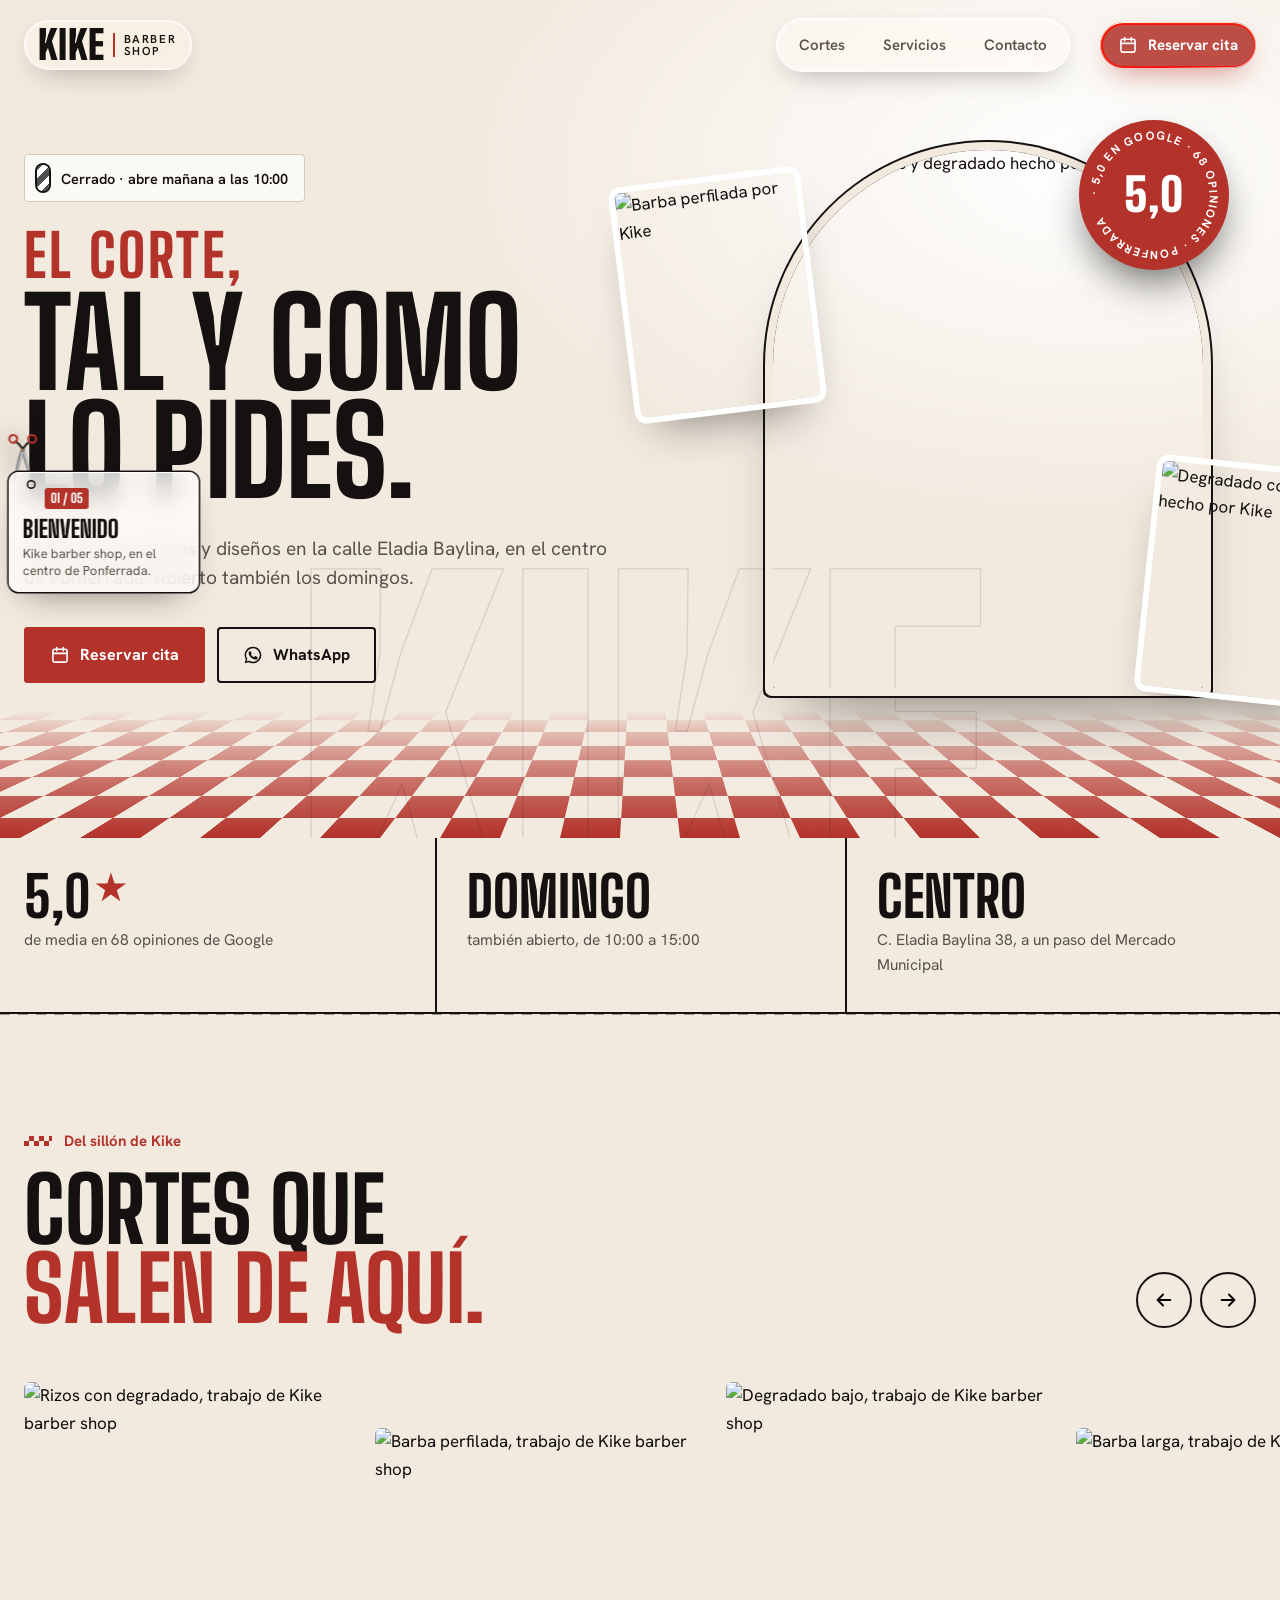
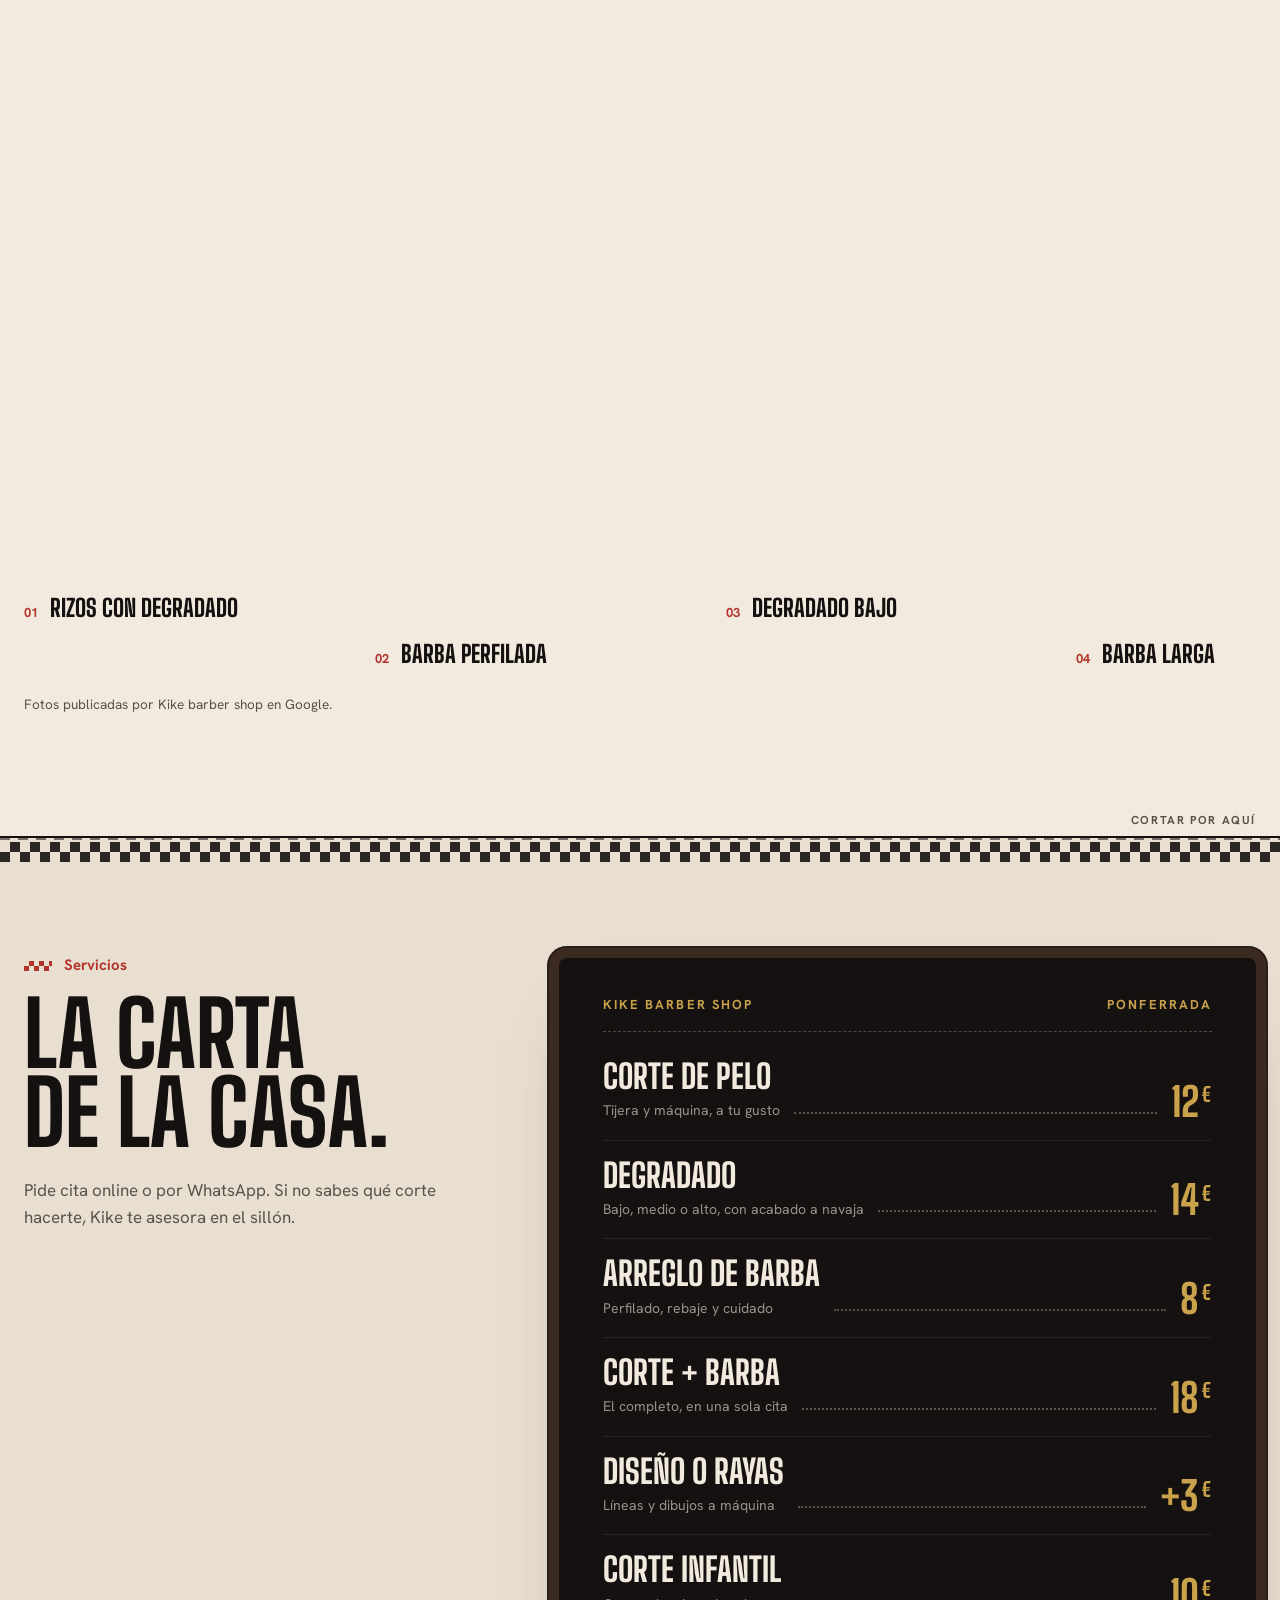
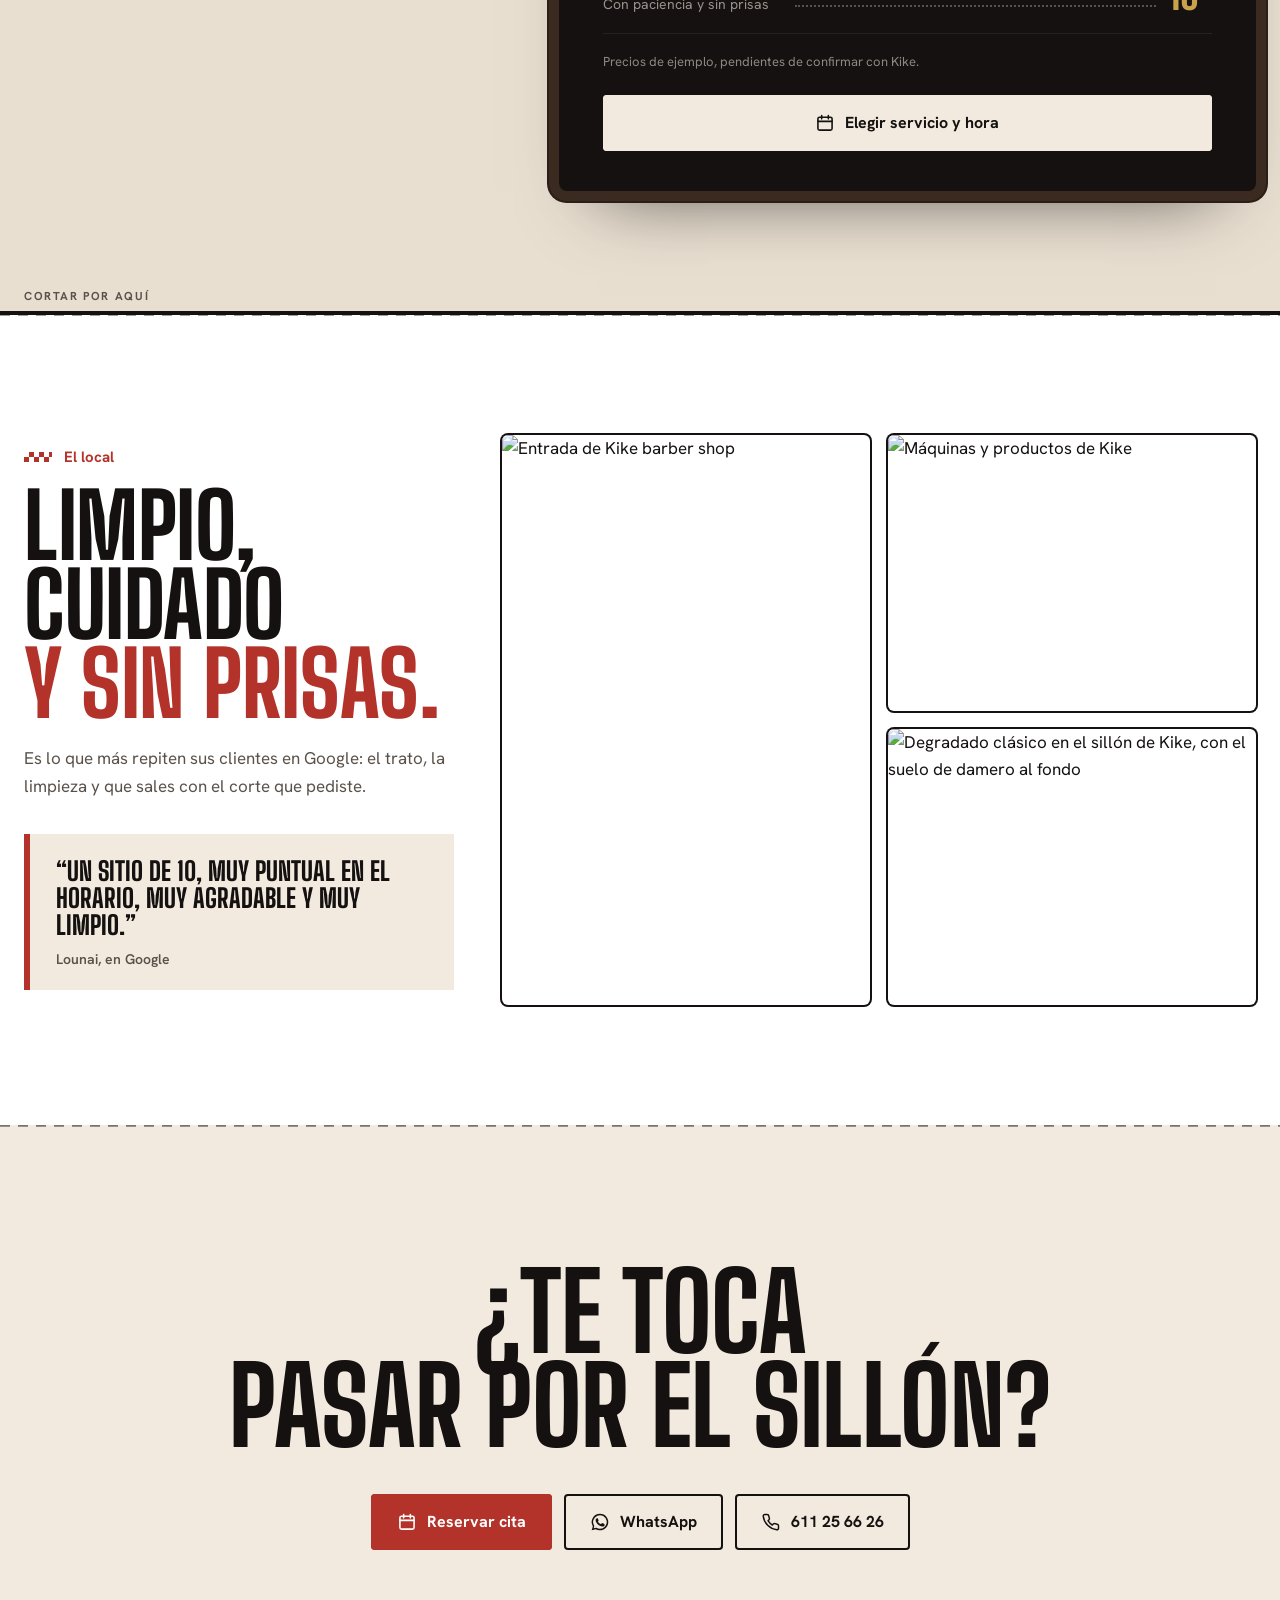
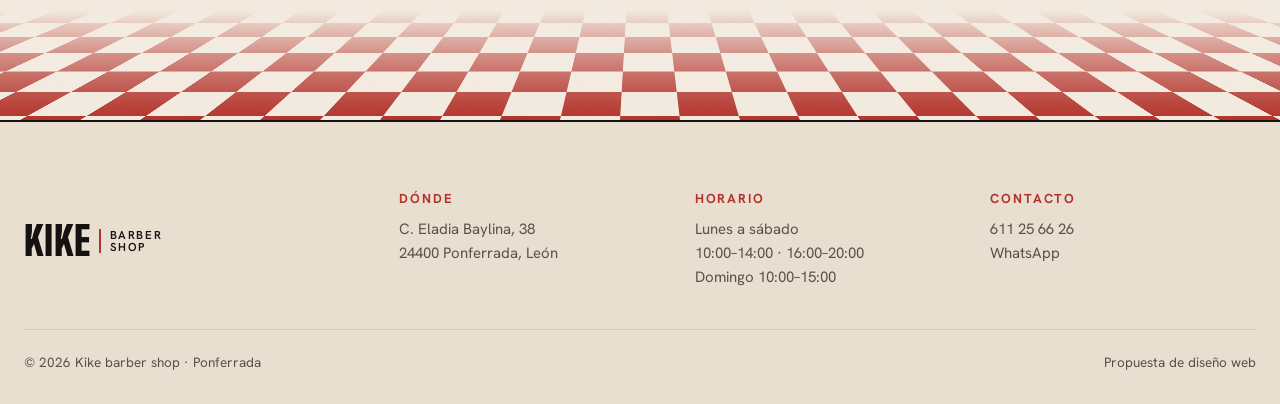
==== commit f21acf0e: "Tijeras que bajan con el scroll, cortan la línea entre apartados y explican cada uno Co-Authored-By:" ====
--- a/index.html
+++ b/index.html
@@ -2,25 +2,25 @@
 <title>Kike barber shop · Barbería en Ponferrada</title><meta name="description" content="Barbería en Ponferrada: degradados, barbas, diseños y corte infantil. 5,0 en Google con 68 opiniones. Abierto también los domingos."><meta name="theme-color" content="#F4EDE3">
 <meta property="og:title" content="Kike barber shop · Barbería en Ponferrada"><meta property="og:description" content="Barbería en Ponferrada: degradados, barbas, diseños y corte infantil. 5,0 en Google con 68 opiniones. Abierto también los domingos."><meta property="og:image" content="https://lh3.googleusercontent.com/gps-cs-s/ANWiy9RfuHprUc3rnGcbM1A3zyf-CvxKDJDVWgKjWtLr16iZ3Kpk7zFpc_dN17jgUL-Ly8LM2PEFmnRR-L3FlOThOI7XkKhNLvNIBvD1MApnAXcPjlcRmmvzC1u2RWUtA8MP3RVNOuKhHUnoWady=w1200-k-no">
 <link rel="preconnect" href="https://fonts.googleapis.com"><link rel="preconnect" href="https://fonts.gstatic.com" crossorigin>
-<link href="https://fonts.googleapis.com/css2?family=Big+Shoulders+Display:wght@500;700;800;900&family=Hanken+Grotesk:wght@400;500;600;700&display=swap" rel="stylesheet"><link rel="stylesheet" href="styles.css?v=7">
+<link href="https://fonts.googleapis.com/css2?family=Big+Shoulders+Display:wght@500;700;800;900&family=Hanken+Grotesk:wght@400;500;600;700&display=swap" rel="stylesheet"><link rel="stylesheet" href="styles.css?v=10">
 <link rel="icon" href="data:image/svg+xml,%3Csvg xmlns='http://www.w3.org/2000/svg' viewBox='0 0 32 32'%3E%3Crect width='32' height='32' rx='6' fill='%23141110'/%3E%3Ctext x='16' y='24' font-family='Arial Black' font-size='20' text-anchor='middle' fill='%23F2EADF'%3EK%3C/text%3E%3C/svg%3E">
 </head><body class="p-index">
 <header class="top"><div class="wrap tin">
- <a class="logo vidrio" href="index.html?v=7" aria-label="Kike barber shop, inicio"><span class="lg-k">KIKE</span><span class="lg-b">barber<br>shop</span></a>
- <nav class="nav vidrio" aria-label="Principal"><a href="index.html#cortes?v=7">Cortes</a><a href="index.html#servicios?v=7">Servicios</a><a href="contacto.html?v=7">Contacto</a></nav>
- <a class="btn rojo hcta vidrio" href="reservar.html?v=7"><svg viewBox="0 0 24 24" aria-hidden="true"><g fill="none" stroke="currentColor" stroke-width="1.9" stroke-linecap="round"><rect x="3.5" y="5" width="17" height="15.5" rx="2"/><path d="M3.5 10h17M8 3v4M16 3v4"/></g></svg> Reservar cita</a>
+ <a class="logo vidrio" href="index.html?v=10" aria-label="Kike barber shop, inicio"><span class="lg-k">KIKE</span><span class="lg-b">barber<br>shop</span></a>
+ <nav class="nav vidrio" aria-label="Principal"><a href="index.html#cortes?v=10">Cortes</a><a href="index.html#servicios?v=10">Servicios</a><a href="contacto.html?v=10">Contacto</a></nav>
+ <a class="btn rojo hcta vidrio" href="reservar.html?v=10"><svg viewBox="0 0 24 24" aria-hidden="true"><g fill="none" stroke="currentColor" stroke-width="1.9" stroke-linecap="round"><rect x="3.5" y="5" width="17" height="15.5" rx="2"/><path d="M3.5 10h17M8 3v4M16 3v4"/></g></svg> Reservar cita</a>
  <button class="burger vidrio" aria-label="Abrir menú" aria-expanded="false" aria-controls="mm"><i></i><i></i></button>
 </div></header>
-<div class="mm" id="mm" aria-hidden="true"><a class="ml" href="index.html#cortes?v=7">Cortes</a><a class="ml" href="index.html#servicios?v=7">Servicios</a><a class="ml" href="contacto.html?v=7">Contacto</a><a class="btn rojo" href="reservar.html?v=7">Reservar cita</a></div>
+<div class="mm" id="mm" aria-hidden="true"><a class="ml" href="index.html#cortes?v=10">Cortes</a><a class="ml" href="index.html#servicios?v=10">Servicios</a><a class="ml" href="contacto.html?v=10">Contacto</a><a class="btn rojo" href="reservar.html?v=10">Reservar cita</a></div>
 <main>
-<section class="hero">
+<section class="hero" data-paso="Bienvenido|Kike barber shop, en el centro de Ponferrada.">
  <div class="suelo" aria-hidden="true"></div>
  <div class="wrap hg">
   <div class="htx">
    <p class="estado rv" data-open><span class="poste" aria-hidden="true"><i></i></span><span>Lunes a sábado 10–14 · 16–20</span></p>
    <h1 class="rv"><span class="h1a">El corte,</span><span class="h1b">tal y como<br>lo pides.</span></h1>
    <p class="lead rv">Degradados, barbas y diseños en la calle Eladia Baylina, en el centro de Ponferrada. Abierto también los domingos.</p>
-   <div class="hb rv"><a class="btn rojo" href="reservar.html?v=7"><svg viewBox="0 0 24 24" aria-hidden="true"><g fill="none" stroke="currentColor" stroke-width="1.9" stroke-linecap="round"><rect x="3.5" y="5" width="17" height="15.5" rx="2"/><path d="M3.5 10h17M8 3v4M16 3v4"/></g></svg> Reservar cita</a><a class="btn osc sw wa" href="https://wa.me/34611256626" target="_blank" rel="noopener"><svg viewBox="0 0 24 24" aria-hidden="true"><path fill="currentColor" d="M12 2a10 10 0 0 0-8.6 15.1L2 22l5-1.3A10 10 0 1 0 12 2zm0 18.2c-1.5 0-3-.4-4.3-1.2l-.3-.2-3 .8.8-2.9-.2-.3A8.2 8.2 0 1 1 12 20.2zm4.5-6.1c-.2-.1-1.5-.7-1.7-.8-.2-.1-.4-.1-.6.1l-.8 1c-.1.2-.3.2-.5.1a6.7 6.7 0 0 1-3.3-2.9c-.3-.4.2-.4.7-1.4.1-.2 0-.3 0-.4l-.8-1.8c-.2-.5-.4-.4-.6-.4h-.5a1 1 0 0 0-.7.3c-.2.3-.9.9-.9 2.2s1 2.6 1.1 2.7c.1.2 1.9 2.9 4.6 4 1.7.7 2.4.8 3.2.7.5-.1 1.5-.6 1.8-1.2.2-.6.2-1.1.1-1.2l-.5-.3z"/></svg> WhatsApp</a></div>
+   <div class="hb rv"><a class="btn rojo" href="reservar.html?v=10"><svg viewBox="0 0 24 24" aria-hidden="true"><g fill="none" stroke="currentColor" stroke-width="1.9" stroke-linecap="round"><rect x="3.5" y="5" width="17" height="15.5" rx="2"/><path d="M3.5 10h17M8 3v4M16 3v4"/></g></svg> Reservar cita</a><a class="btn osc sw wa" href="https://wa.me/34611256626" target="_blank" rel="noopener"><svg viewBox="0 0 24 24" aria-hidden="true"><path fill="currentColor" d="M12 2a10 10 0 0 0-8.6 15.1L2 22l5-1.3A10 10 0 1 0 12 2zm0 18.2c-1.5 0-3-.4-4.3-1.2l-.3-.2-3 .8.8-2.9-.2-.3A8.2 8.2 0 1 1 12 20.2zm4.5-6.1c-.2-.1-1.5-.7-1.7-.8-.2-.1-.4-.1-.6.1l-.8 1c-.1.2-.3.2-.5.1a6.7 6.7 0 0 1-3.3-2.9c-.3-.4.2-.4.7-1.4.1-.2 0-.3 0-.4l-.8-1.8c-.2-.5-.4-.4-.6-.4h-.5a1 1 0 0 0-.7.3c-.2.3-.9.9-.9 2.2s1 2.6 1.1 2.7c.1.2 1.9 2.9 4.6 4 1.7.7 2.4.8 3.2.7.5-.1 1.5-.6 1.8-1.2.2-.6.2-1.1.1-1.2l-.5-.3z"/></svg> WhatsApp</a></div>
   </div>
   <div class="hfoto rv">
    <figure class="flot fl1"><img src="https://lh3.googleusercontent.com/gps-cs-s/ANWiy9Tg1fYkoj2TBumb2CvrZpPDjjvjEFpPvGXaPaAjYHPiRYm6h66E7PeSXn3DsdwHWIb9m7YMZaSzhhyzNrNTUPUjHC4c_rDr6hQUklLmuPOB6o6yYzsOwC2Hf6KR0h5cTODGhLTY35cUfEM=w600-k-no" alt="Barba perfilada por Kike" width="300" height="375"></figure>
@@ -38,7 +38,7 @@
  <div class="rv"><b>Centro</b><span>C. Eladia Baylina 38, a un paso del Mercado Municipal</span></div>
 </div></section>
 
-<section class="sec cortes" id="cortes"><div class="wrap">
+<section class="sec cortes" id="cortes" data-paso="Cortes|Fotos reales de su sillón. Arrastra para ver más."><div class="corte" data-corte aria-hidden="true"><span>cortar por aquí</span></div><div class="wrap">
  <div class="sh fila"><div><p class="kick rv">Del sillón de Kike</p><h2 class="rv">Cortes que<br><span class="rojo-t">salen de aquí.</span></h2></div>
   <div class="gal-ctrl rv"><button class="flecha" data-g="-1" aria-label="Anterior"><svg viewBox="0 0 24 24" aria-hidden="true"><path fill="none" stroke="currentColor" stroke-width="2" stroke-linecap="round" stroke-linejoin="round" d="M19 12H5M11 6l-6 6 6 6"/></svg></button><button class="flecha" data-g="1" aria-label="Siguiente"><svg viewBox="0 0 24 24" aria-hidden="true"><path fill="none" stroke="currentColor" stroke-width="2" stroke-linecap="round" stroke-linejoin="round" d="M5 12h14M13 6l6 6-6 6"/></svg></button></div></div>
 </div>
@@ -46,7 +46,7 @@
 <p class="wrap gal-nota rv">Fotos publicadas por Kike barber shop en Google.</p>
 </section>
 
-<section class="sec serv" id="servicios"><div class="wrap sg">
+<section class="sec serv" id="servicios" data-paso="Servicios|Elige el tuyo y reserva tu hora."><div class="corte" data-corte aria-hidden="true"><span>cortar por aquí</span></div><div class="wrap sg">
  <div class="sg-t">
   <p class="kick rv">Servicios</p><h2 class="rv">La carta<br>de la casa.</h2>
   <p class="rv mu">Pide cita online o por WhatsApp. Si no sabes qué corte hacerte, Kike te asesora en el sillón.</p>
@@ -55,11 +55,11 @@
   <div class="pz-h"><span>Kike barber shop</span><span>Ponferrada</span></div>
   <ul><li><div><b>Corte de pelo</b><small>Tijera y máquina, a tu gusto</small></div><i></i><em>12<sup>€</sup></em></li><li><div><b>Degradado</b><small>Bajo, medio o alto, con acabado a navaja</small></div><i></i><em>14<sup>€</sup></em></li><li><div><b>Arreglo de barba</b><small>Perfilado, rebaje y cuidado</small></div><i></i><em>8<sup>€</sup></em></li><li><div><b>Corte + barba</b><small>El completo, en una sola cita</small></div><i></i><em>18<sup>€</sup></em></li><li><div><b>Diseño o rayas</b><small>Líneas y dibujos a máquina</small></div><i></i><em>+3<sup>€</sup></em></li><li><div><b>Corte infantil</b><small>Con paciencia y sin prisas</small></div><i></i><em>10<sup>€</sup></em></li></ul>
   <p class="pz-n">Precios de ejemplo, pendientes de confirmar con Kike.</p>
-  <a class="btn crema full" href="reservar.html?v=7"><svg viewBox="0 0 24 24" aria-hidden="true"><g fill="none" stroke="currentColor" stroke-width="1.9" stroke-linecap="round"><rect x="3.5" y="5" width="17" height="15.5" rx="2"/><path d="M3.5 10h17M8 3v4M16 3v4"/></g></svg> Elegir servicio y hora</a>
+  <a class="btn crema full" href="reservar.html?v=10"><svg viewBox="0 0 24 24" aria-hidden="true"><g fill="none" stroke="currentColor" stroke-width="1.9" stroke-linecap="round"><rect x="3.5" y="5" width="17" height="15.5" rx="2"/><path d="M3.5 10h17M8 3v4M16 3v4"/></g></svg> Elegir servicio y hora</a>
  </div>
 </div></section>
 
-<section class="sec local"><div class="wrap lg">
+<section class="sec local" data-paso="El local|C. Eladia Baylina, 38. Limpio y sin prisas."><div class="corte" data-corte aria-hidden="true"><span>cortar por aquí</span></div><div class="wrap lg">
  <div class="lg-t">
   <p class="kick rv">El local</p><h2 class="rv">Limpio, cuidado<br><span class="rojo-t">y sin prisas.</span></h2>
   <p class="rv mu">Es lo que más repiten sus clientes en Google: el trato, la limpieza y que sales con el corte que pediste.</p>
@@ -70,14 +70,20 @@
  <figure class="lf lf3 rv"><img src="https://lh3.googleusercontent.com/gps-cs-s/ANWiy9TCmYCfNYckKc8GHu-HoOhidiTTLsNdO0kRwLWra-zRCDEXKeGh3JbziFBV_PPmLSHCyhVsSKnFkH9txEckAOQ_cVjmL5nZ6MFFO-knMeoEjfLtRnb-9IRymbSgER8ursJPbik_yq60scGI=w900-k-no" alt="Degradado clásico en el sillón de Kike, con el suelo de damero al fondo" loading="lazy" width="600" height="800"></figure>
 </div></section>
 
-<section class="cierre"><div class="suelo s2" aria-hidden="true"></div><div class="wrap ci">
+<section class="cierre" data-paso="Tu turno|Reserva online o escríbele por WhatsApp."><div class="corte" data-corte aria-hidden="true"><span>cortar por aquí</span></div><div class="suelo s2" aria-hidden="true"></div><div class="wrap ci">
  <h2 class="rv">¿Te toca<br>pasar por el sillón?</h2>
- <div class="hb rv"><a class="btn rojo" href="reservar.html?v=7"><svg viewBox="0 0 24 24" aria-hidden="true"><g fill="none" stroke="currentColor" stroke-width="1.9" stroke-linecap="round"><rect x="3.5" y="5" width="17" height="15.5" rx="2"/><path d="M3.5 10h17M8 3v4M16 3v4"/></g></svg> Reservar cita</a><a class="btn osc sw wa" href="https://wa.me/34611256626" target="_blank" rel="noopener"><svg viewBox="0 0 24 24" aria-hidden="true"><path fill="currentColor" d="M12 2a10 10 0 0 0-8.6 15.1L2 22l5-1.3A10 10 0 1 0 12 2zm0 18.2c-1.5 0-3-.4-4.3-1.2l-.3-.2-3 .8.8-2.9-.2-.3A8.2 8.2 0 1 1 12 20.2zm4.5-6.1c-.2-.1-1.5-.7-1.7-.8-.2-.1-.4-.1-.6.1l-.8 1c-.1.2-.3.2-.5.1a6.7 6.7 0 0 1-3.3-2.9c-.3-.4.2-.4.7-1.4.1-.2 0-.3 0-.4l-.8-1.8c-.2-.5-.4-.4-.6-.4h-.5a1 1 0 0 0-.7.3c-.2.3-.9.9-.9 2.2s1 2.6 1.1 2.7c.1.2 1.9 2.9 4.6 4 1.7.7 2.4.8 3.2.7.5-.1 1.5-.6 1.8-1.2.2-.6.2-1.1.1-1.2l-.5-.3z"/></svg> WhatsApp</a><a class="btn osc sw tl" href="tel:+34611256626"><svg viewBox="0 0 24 24" aria-hidden="true"><path fill="none" stroke="currentColor" stroke-width="1.8" stroke-linejoin="round" d="M21 16.6v2.8a1.9 1.9 0 0 1-2.1 1.9A18.6 18.6 0 0 1 2.7 5.1 1.9 1.9 0 0 1 4.6 3h2.8a1.9 1.9 0 0 1 1.9 1.6c.1.9.4 1.8.7 2.6a1.9 1.9 0 0 1-.4 2L8.4 10.4a15 15 0 0 0 5.2 5.2l1.2-1.2a1.9 1.9 0 0 1 2-.4c.8.3 1.7.6 2.6.7a1.9 1.9 0 0 1 1.6 1.9z"/></svg> 611 25 66 26</a></div>
+ <div class="hb rv"><a class="btn rojo" href="reservar.html?v=10"><svg viewBox="0 0 24 24" aria-hidden="true"><g fill="none" stroke="currentColor" stroke-width="1.9" stroke-linecap="round"><rect x="3.5" y="5" width="17" height="15.5" rx="2"/><path d="M3.5 10h17M8 3v4M16 3v4"/></g></svg> Reservar cita</a><a class="btn osc sw wa" href="https://wa.me/34611256626" target="_blank" rel="noopener"><svg viewBox="0 0 24 24" aria-hidden="true"><path fill="currentColor" d="M12 2a10 10 0 0 0-8.6 15.1L2 22l5-1.3A10 10 0 1 0 12 2zm0 18.2c-1.5 0-3-.4-4.3-1.2l-.3-.2-3 .8.8-2.9-.2-.3A8.2 8.2 0 1 1 12 20.2zm4.5-6.1c-.2-.1-1.5-.7-1.7-.8-.2-.1-.4-.1-.6.1l-.8 1c-.1.2-.3.2-.5.1a6.7 6.7 0 0 1-3.3-2.9c-.3-.4.2-.4.7-1.4.1-.2 0-.3 0-.4l-.8-1.8c-.2-.5-.4-.4-.6-.4h-.5a1 1 0 0 0-.7.3c-.2.3-.9.9-.9 2.2s1 2.6 1.1 2.7c.1.2 1.9 2.9 4.6 4 1.7.7 2.4.8 3.2.7.5-.1 1.5-.6 1.8-1.2.2-.6.2-1.1.1-1.2l-.5-.3z"/></svg> WhatsApp</a><a class="btn osc sw tl" href="tel:+34611256626"><svg viewBox="0 0 24 24" aria-hidden="true"><path fill="none" stroke="currentColor" stroke-width="1.8" stroke-linejoin="round" d="M21 16.6v2.8a1.9 1.9 0 0 1-2.1 1.9A18.6 18.6 0 0 1 2.7 5.1 1.9 1.9 0 0 1 4.6 3h2.8a1.9 1.9 0 0 1 1.9 1.6c.1.9.4 1.8.7 2.6a1.9 1.9 0 0 1-.4 2L8.4 10.4a15 15 0 0 0 5.2 5.2l1.2-1.2a1.9 1.9 0 0 1 2-.4c.8.3 1.7.6 2.6.7a1.9 1.9 0 0 1 1.6 1.9z"/></svg> 611 25 66 26</a></div>
 </div></section>
-</main>
+<div class="tijeras" data-tijeras aria-hidden="true">
+ <div class="tj-rot"><svg viewBox="-70 -40 180 80"><defs><linearGradient id="acero" x1="0" y1="0" x2="0" y2="1"><stop offset="0" stop-color="#F5F3EF"/><stop offset=".5" stop-color="#A9ADB3"/><stop offset="1" stop-color="#6E737A"/></linearGradient></defs>
+  <g class="hoja h1"><path d="M-6 -5 C 30 -9, 70 -6, 104 -1 C 70 3, 30 5, -6 4 Z" fill="url(#acero)" stroke="#3A3D42" stroke-width="1"/><path d="M-6 0 C -18 4, -28 10, -34 16" stroke="#1E1A18" stroke-width="7" stroke-linecap="round" fill="none"/><circle cx="-44" cy="21" r="13" fill="none" stroke="#B3332B" stroke-width="7"/></g>
+  <g class="hoja h2"><path d="M-6 5 C 30 9, 70 6, 104 1 C 70 -3, 30 -5, -6 -4 Z" fill="url(#acero)" stroke="#3A3D42" stroke-width="1"/><path d="M-6 0 C -18 -4, -28 -10, -34 -16" stroke="#1E1A18" stroke-width="7" stroke-linecap="round" fill="none"/><circle cx="-44" cy="-21" r="13" fill="none" stroke="#B3332B" stroke-width="7"/></g>
+  <circle r="4.5" fill="#C9A24B" stroke="#1E1A18" stroke-width="1.5"/></svg></div>
+ <div class="tj-tag"><span class="tj-n" data-tn>01</span><b data-tt>Bienvenido</b><small data-td></small></div>
+</div></main>
 <footer class="pie"><div class="wrap">
  <div class="pie-g">
-  <a class="logo" href="index.html?v=7"><span class="lg-k">KIKE</span><span class="lg-b">barber<br>shop</span></a>
+  <a class="logo" href="index.html?v=10"><span class="lg-k">KIKE</span><span class="lg-b">barber<br>shop</span></a>
   <div><h4>Dónde</h4><p><a href="https://www.google.com/maps/search/?api=1&query=Kike+barber+shop+Ponferrada" target="_blank" rel="noopener">C. Eladia Baylina, 38<br>24400 Ponferrada, León</a></p></div>
   <div><h4>Horario</h4><p>Lunes a sábado<br>10:00–14:00 · 16:00–20:00<br>Domingo 10:00–15:00</p></div>
   <div><h4>Contacto</h4><p><a href="tel:+34611256626">611 25 66 26</a><br><a href="https://wa.me/34611256626" target="_blank" rel="noopener">WhatsApp</a></p></div>
@@ -85,4 +91,4 @@
  <div class="pie-b"><span>© 2026 Kike barber shop · Ponferrada</span><span>Propuesta de diseño web</span></div>
 </div></footer>
 <script>window.KK_HOURS=[[["10:00", "14:00"], ["16:00", "20:00"]], [["10:00", "14:00"], ["16:00", "20:00"]], [["10:00", "14:00"], ["16:00", "20:00"]], [["10:00", "14:00"], ["16:00", "20:00"]], [["10:00", "14:00"], ["16:00", "20:00"]], [["10:00", "14:00"], ["16:00", "20:00"]], [["10:00", "15:00"]]];window.KK_WA="https://wa.me/34611256626";</script>
-<script src="app.js?v=7"></script></body></html>+<script src="app.js?v=10"></script></body></html>
--- a/styles.css
+++ b/styles.css
@@ -404,3 +404,34 @@
  .lg{grid-template-columns:1fr}
  .lf1{min-height:380px;grid-row:auto}
 }
+
+/* ================= LAS TIJERAS QUE BAJAN CONTIGO ================= */
+.corte{position:absolute;left:0;right:0;top:-1px;height:2px;z-index:5;pointer-events:none;--c:0;--dir:1}
+.corte::before{content:"";position:absolute;inset:0;background:repeating-linear-gradient(90deg,var(--tinta) 0 10px,transparent 10px 18px);opacity:.55;clip-path:inset(0 calc(var(--c)*100%) 0 0)}
+.corte::after{content:"";position:absolute;top:-1px;height:4px;left:0;width:calc(var(--c)*100%);background:var(--rojo)}
+.corte.inv::before{clip-path:inset(0 0 0 calc(var(--c)*100%))}
+.corte.inv::after{left:auto;right:0}
+.corte span{position:absolute;top:-24px;left:24px;font:700 11.5px/1 var(--b);text-transform:uppercase;letter-spacing:.14em;color:var(--tinta2);opacity:calc(1 - var(--c)*3)}
+.corte.inv span{left:auto;right:24px}
+.serv .corte,.cierre .corte{top:0}
+.serv::before{top:4px}
+
+.tijeras{position:fixed;left:0;top:0;z-index:40;pointer-events:none;--s:80px;will-change:transform}
+.tj-rot{width:var(--s);height:calc(var(--s)*.45);transform-origin:39% 50%;margin-left:calc(var(--s)*-.39);margin-top:calc(var(--s)*-.225);filter:drop-shadow(0 8px 10px rgba(23,17,15,.35))}
+.tj-rot svg{width:100%;height:100%;overflow:visible}
+.hoja{transition:transform .08s linear}
+.tj-tag{position:absolute;top:calc(var(--s)*.4);left:-14px;min-width:190px;max-width:230px;padding:12px 14px 12px;border-radius:10px;background:rgba(255,255,255,.72);backdrop-filter:blur(14px) saturate(1.6);-webkit-backdrop-filter:blur(14px) saturate(1.6);box-shadow:inset 0 1px 1px #fff,0 0 0 1.5px var(--tinta),0 16px 34px -16px rgba(23,17,15,.5);opacity:0;transform:translateY(-6px) rotate(-3deg);transform-origin:20px -14px;transition:opacity .35s,transform .5s var(--ease)}
+.tj-tag::before{content:"";position:absolute;left:22px;top:-20px;width:1.5px;height:20px;background:var(--tinta)}
+.tj-tag::after{content:"";position:absolute;left:18px;top:8px;width:9px;height:9px;border-radius:50%;box-shadow:inset 0 0 0 1.5px var(--tinta)}
+.tijeras.der .tj-tag{left:auto;right:-14px;transform-origin:calc(100% - 20px) -14px}
+.tijeras.der .tj-tag::before{left:auto;right:22px}.tijeras.der .tj-tag::after{left:auto;right:18px}
+.tijeras.ver .tj-tag{opacity:1;transform:none}
+.tijeras.nuevo .tj-tag{animation:balancea 2.4s ease-in-out}
+.tijeras.cruza .tj-tag{opacity:0!important}
+@keyframes balancea{0%{transform:rotate(-7deg)}30%{transform:rotate(4deg)}60%{transform:rotate(-2deg)}100%{transform:none}}
+.tj-n{display:inline-block;font:800 13px/1 var(--d);color:#fff;background:var(--rojo);padding:4px 6px;border-radius:3px;margin:0 0 8px 22px}
+.tijeras.der .tj-n{margin:0 0 8px}
+.tj-tag b{display:block;font:800 24px/1 var(--d);text-transform:uppercase}
+.tj-tag small{display:block;font-size:13px;line-height:1.35;color:var(--tinta2);margin-top:4px}
+@media(max-width:820px){.tijeras{--s:52px}.tj-tag{min-width:150px;max-width:180px;padding:10px 12px}.tj-tag b{font-size:20px}.tj-tag small{font-size:12px}.corte span{display:none}}
+@media(prefers-reduced-motion:reduce){.tijeras{display:none}.corte::before{clip-path:none}.corte::after{display:none}}
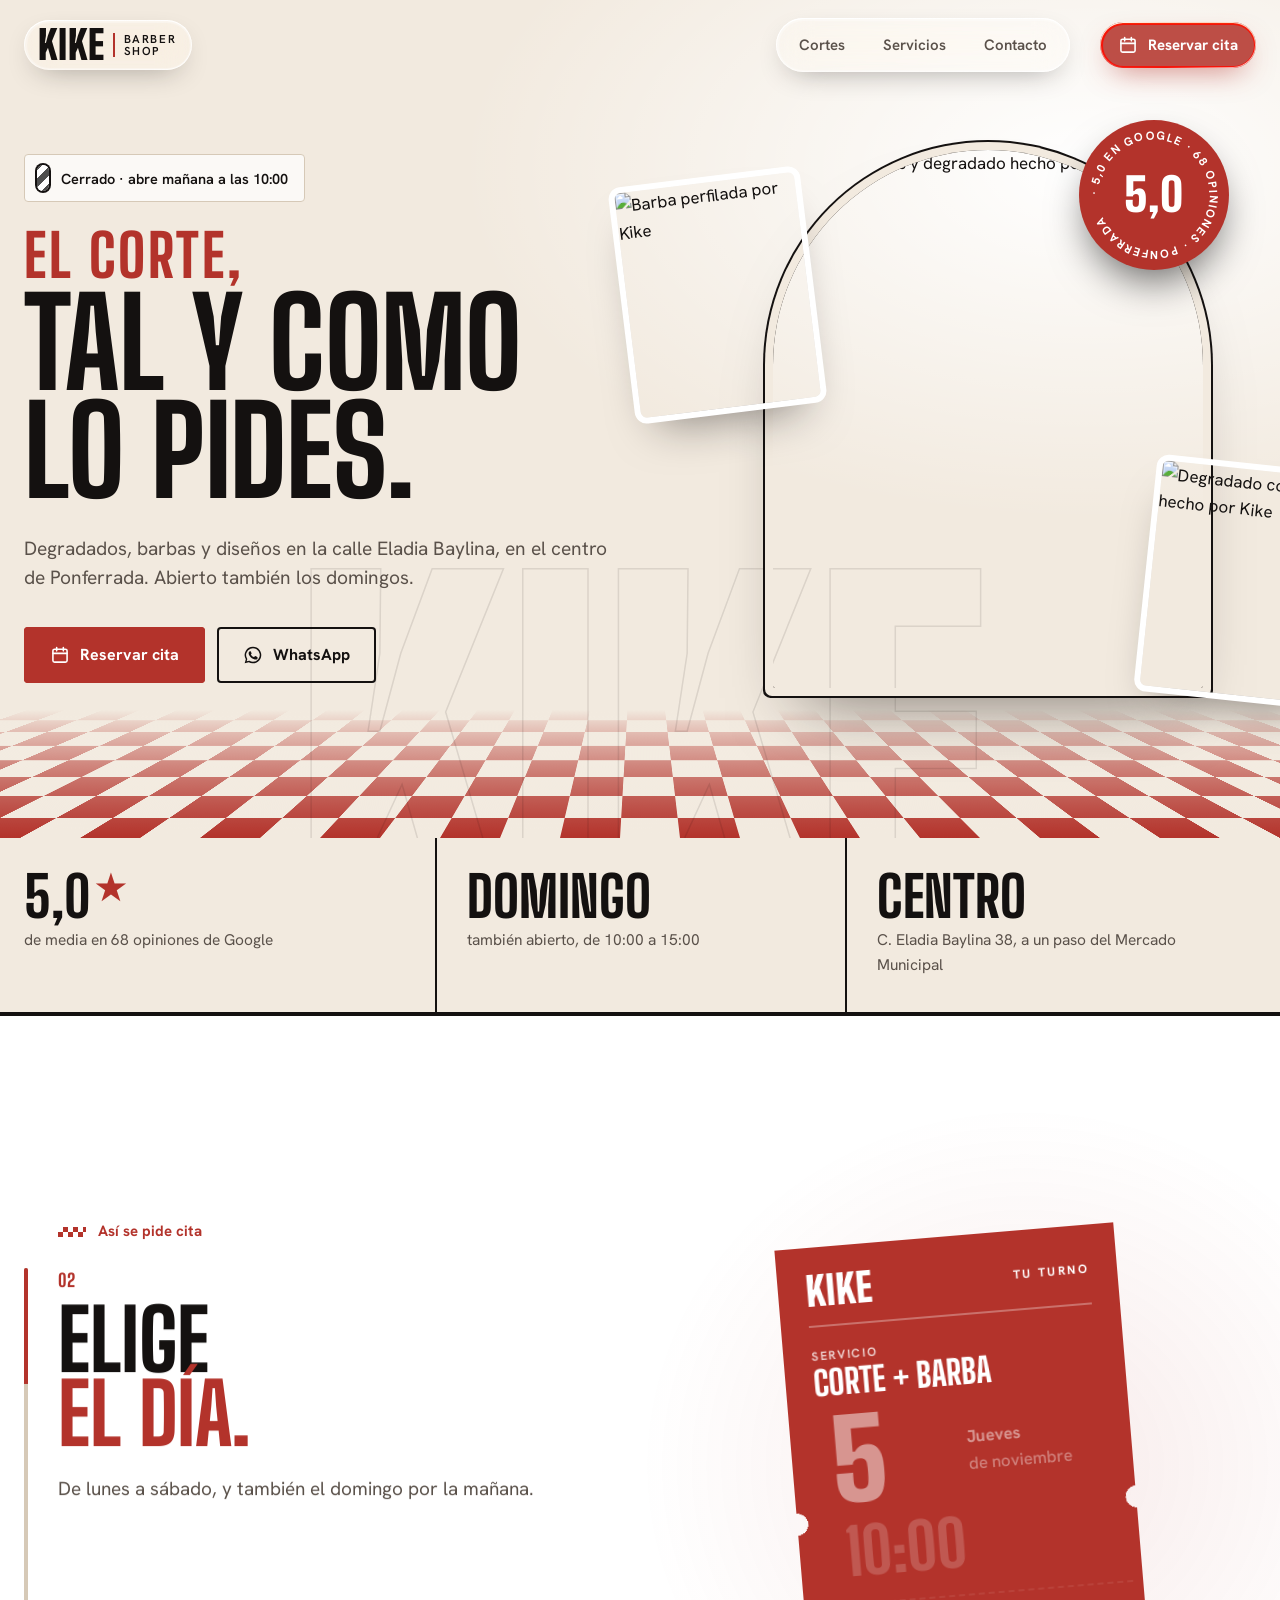
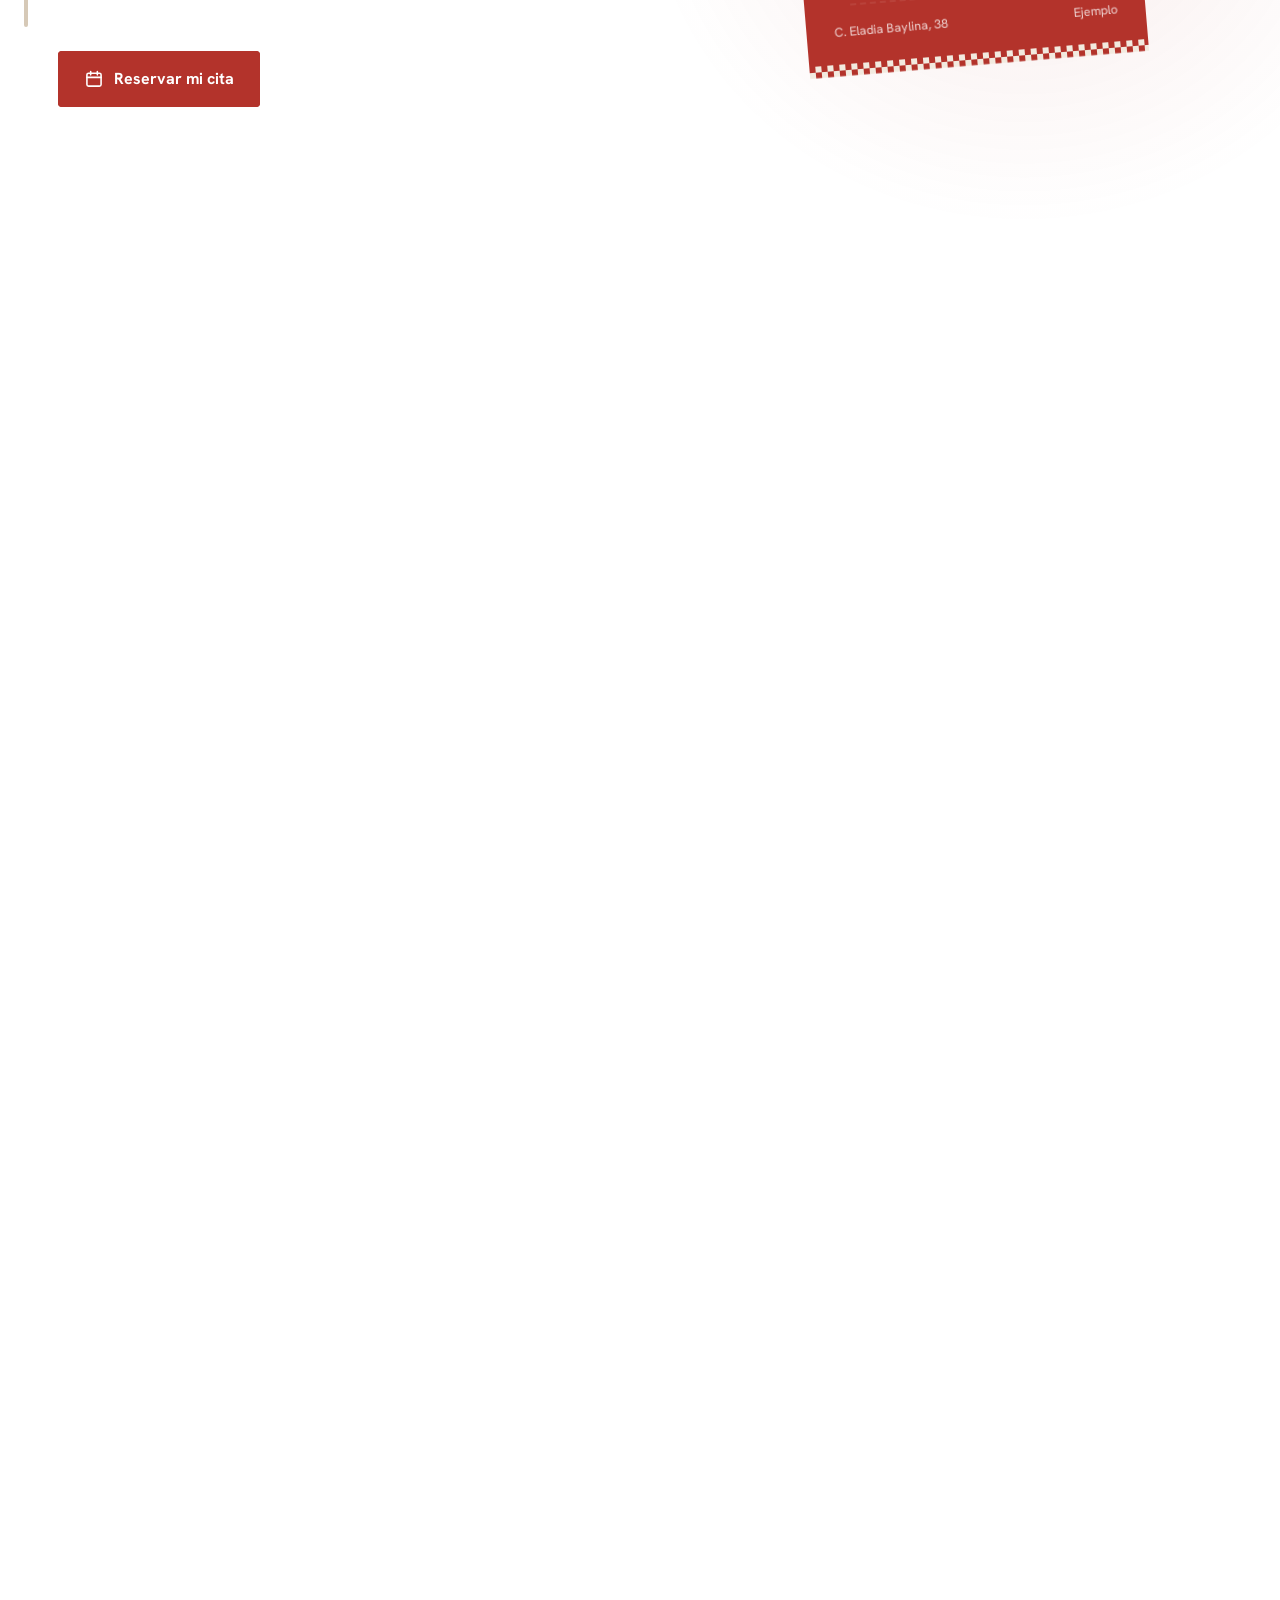
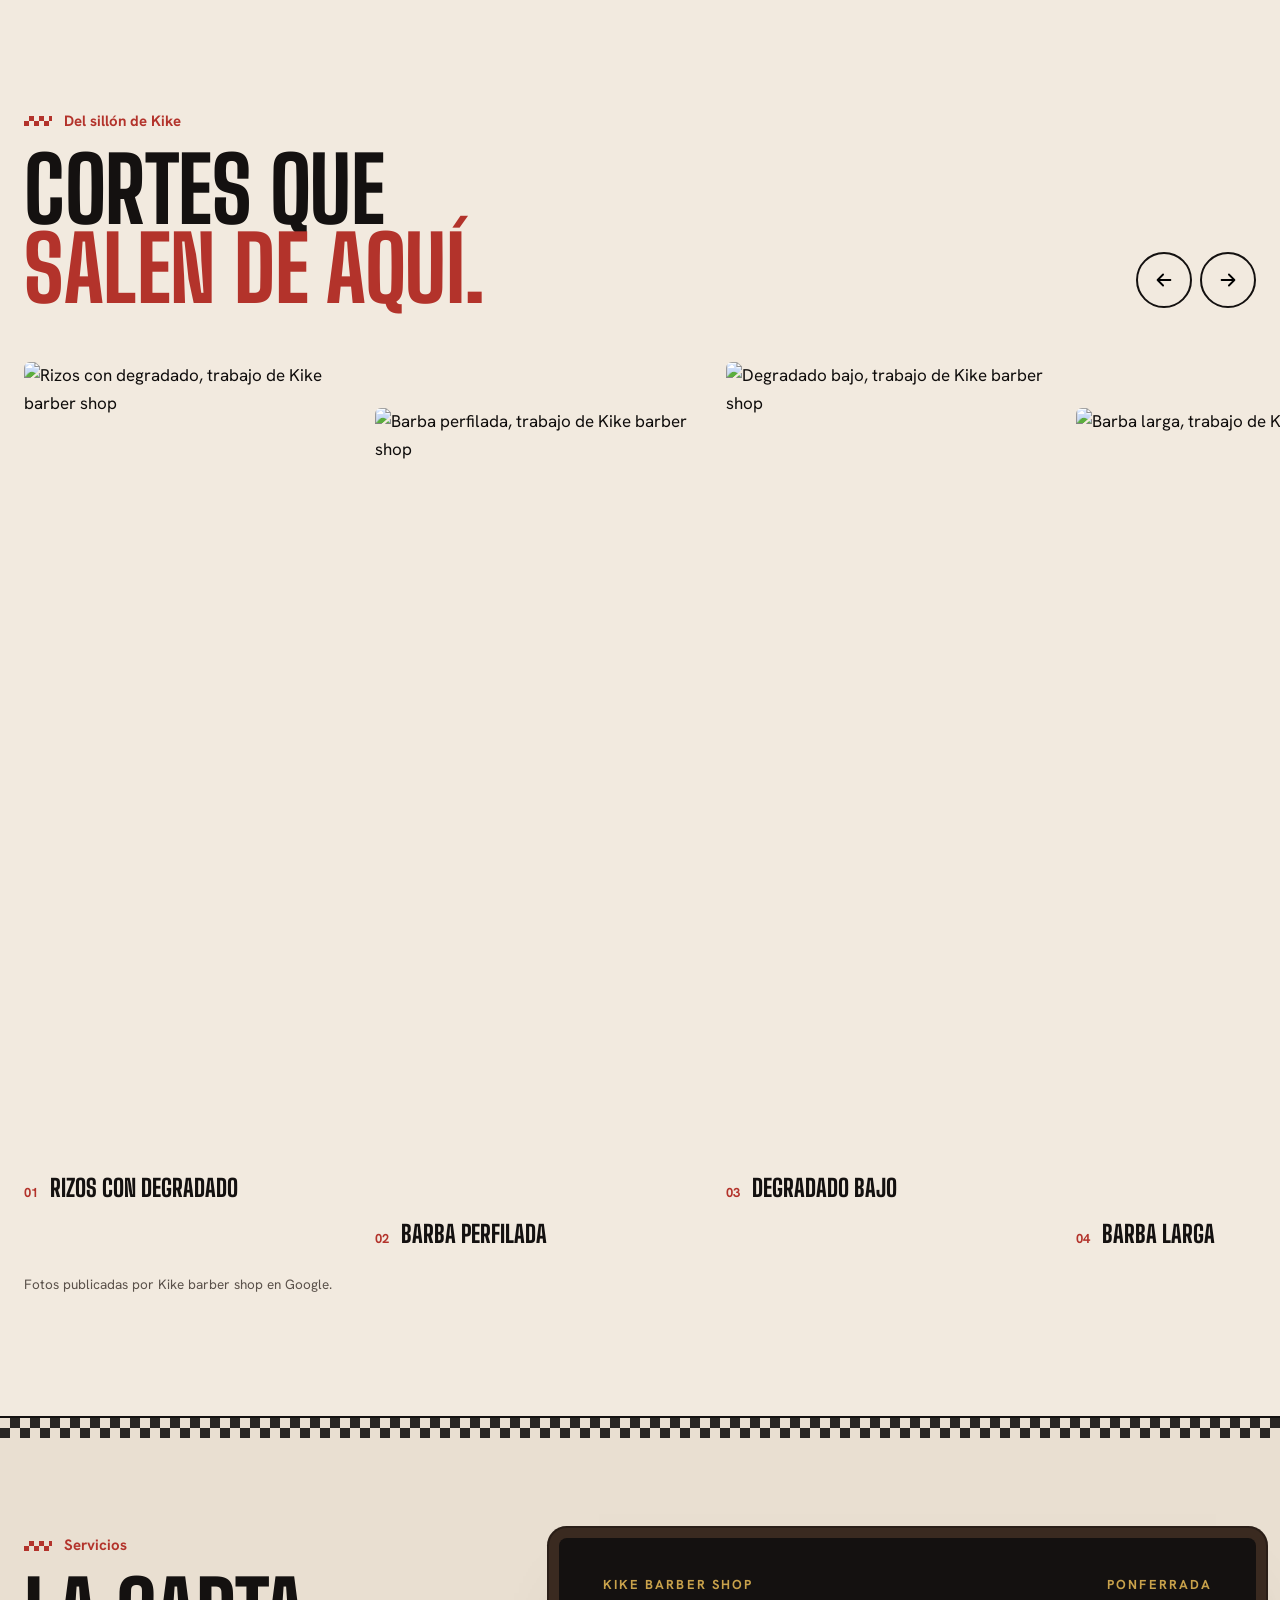
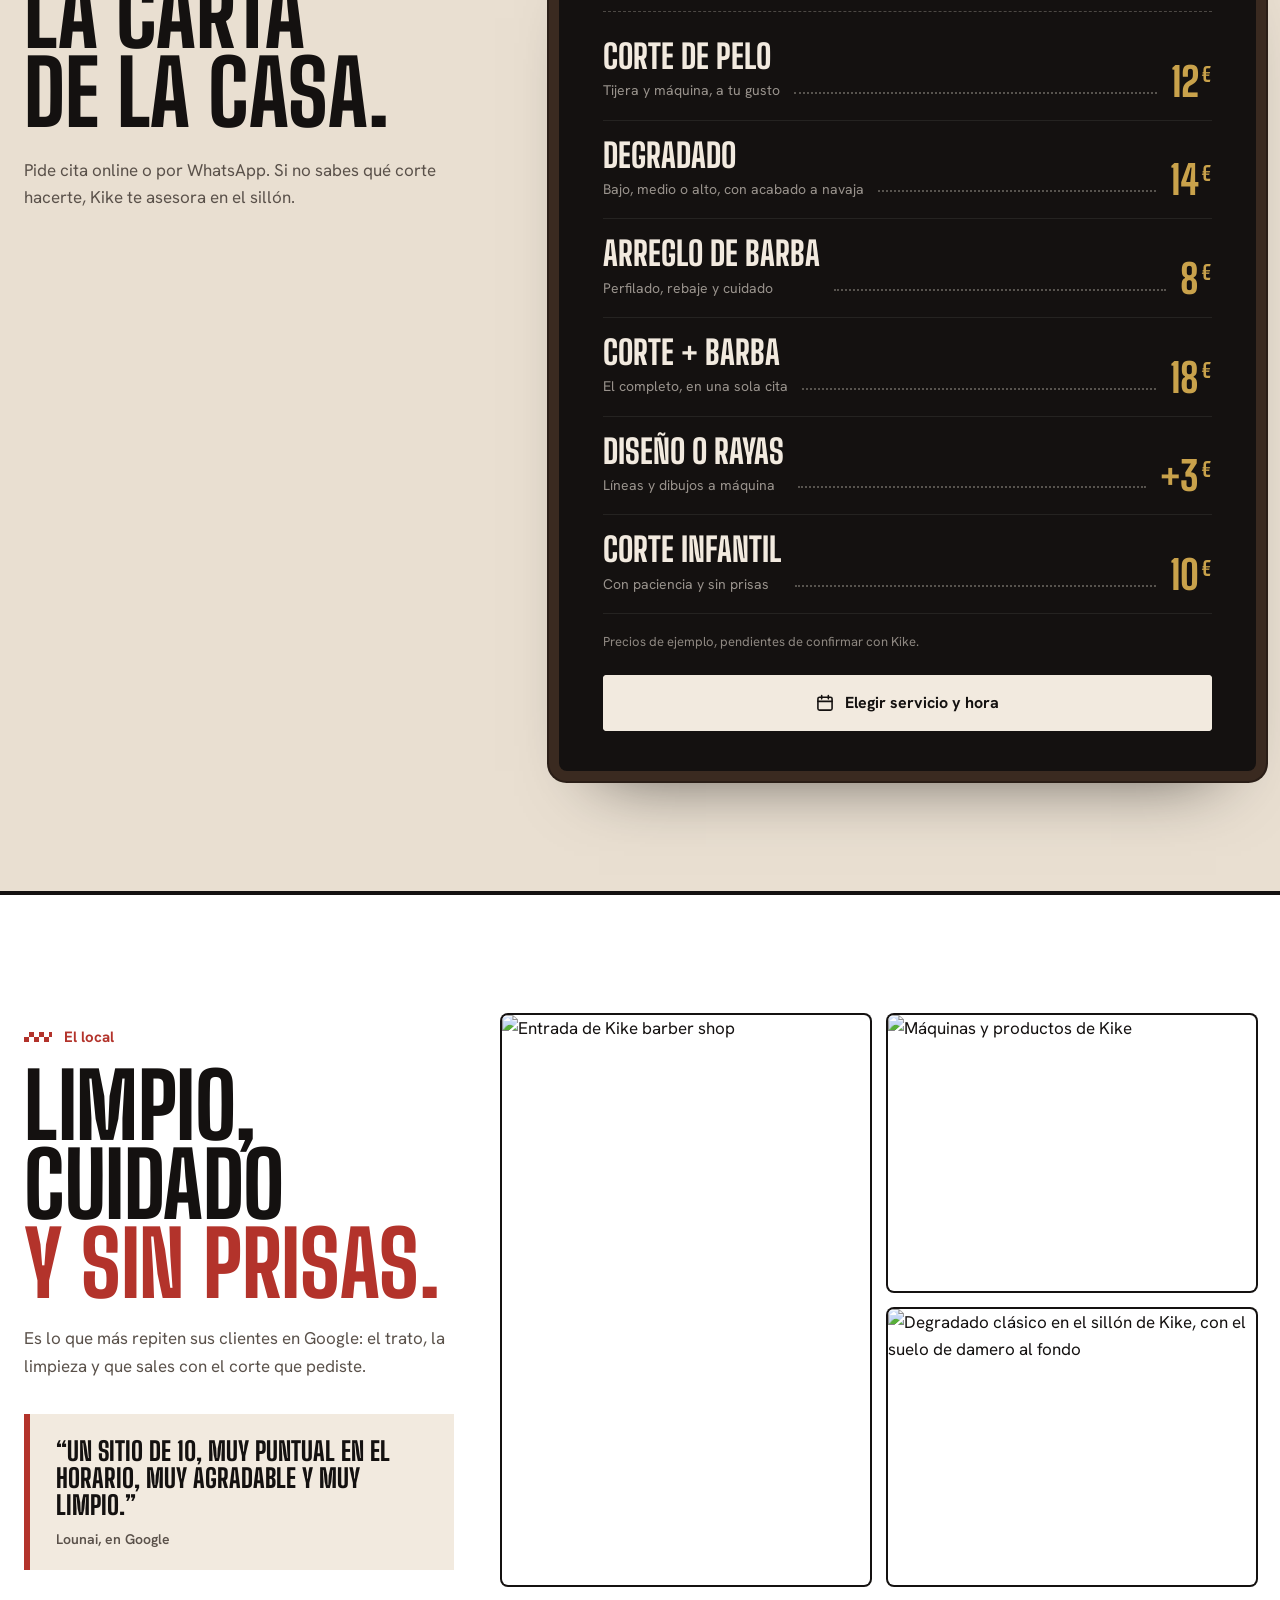
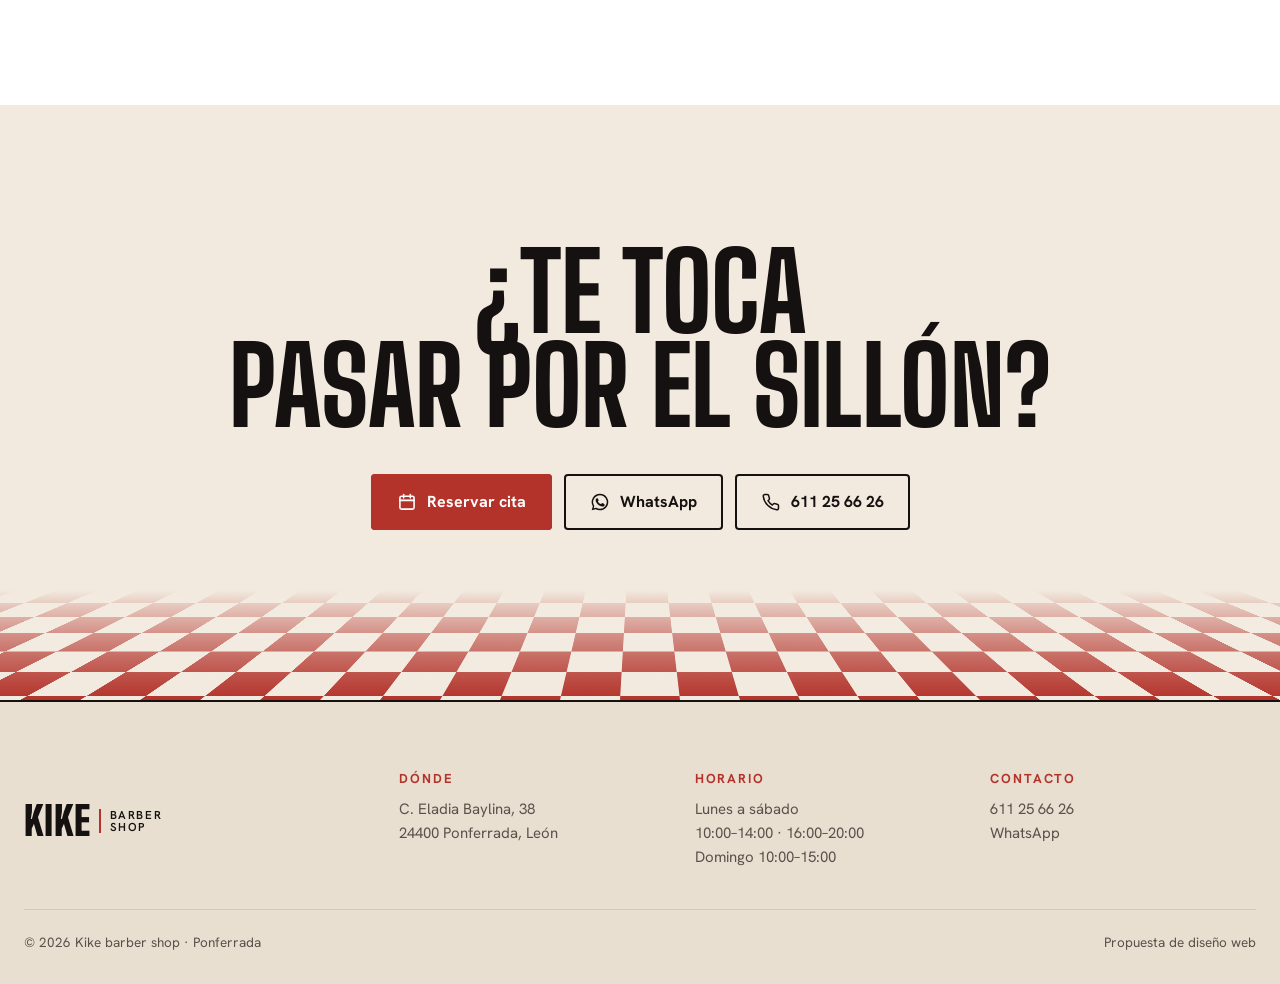
==== commit 0c3873c1: "Sustituye las tijeras por «Así se pide cita»: ticket que se rellena con el scroll, suavizado Co-Auth" ====
--- a/index.html
+++ b/index.html
@@ -2,16 +2,16 @@
 <title>Kike barber shop · Barbería en Ponferrada</title><meta name="description" content="Barbería en Ponferrada: degradados, barbas, diseños y corte infantil. 5,0 en Google con 68 opiniones. Abierto también los domingos."><meta name="theme-color" content="#F4EDE3">
 <meta property="og:title" content="Kike barber shop · Barbería en Ponferrada"><meta property="og:description" content="Barbería en Ponferrada: degradados, barbas, diseños y corte infantil. 5,0 en Google con 68 opiniones. Abierto también los domingos."><meta property="og:image" content="https://lh3.googleusercontent.com/gps-cs-s/ANWiy9RfuHprUc3rnGcbM1A3zyf-CvxKDJDVWgKjWtLr16iZ3Kpk7zFpc_dN17jgUL-Ly8LM2PEFmnRR-L3FlOThOI7XkKhNLvNIBvD1MApnAXcPjlcRmmvzC1u2RWUtA8MP3RVNOuKhHUnoWady=w1200-k-no">
 <link rel="preconnect" href="https://fonts.googleapis.com"><link rel="preconnect" href="https://fonts.gstatic.com" crossorigin>
-<link href="https://fonts.googleapis.com/css2?family=Big+Shoulders+Display:wght@500;700;800;900&family=Hanken+Grotesk:wght@400;500;600;700&display=swap" rel="stylesheet"><link rel="stylesheet" href="styles.css?v=10">
+<link href="https://fonts.googleapis.com/css2?family=Big+Shoulders+Display:wght@500;700;800;900&family=Hanken+Grotesk:wght@400;500;600;700&display=swap" rel="stylesheet"><link rel="stylesheet" href="styles.css?v=12">
 <link rel="icon" href="data:image/svg+xml,%3Csvg xmlns='http://www.w3.org/2000/svg' viewBox='0 0 32 32'%3E%3Crect width='32' height='32' rx='6' fill='%23141110'/%3E%3Ctext x='16' y='24' font-family='Arial Black' font-size='20' text-anchor='middle' fill='%23F2EADF'%3EK%3C/text%3E%3C/svg%3E">
 </head><body class="p-index">
 <header class="top"><div class="wrap tin">
- <a class="logo vidrio" href="index.html?v=10" aria-label="Kike barber shop, inicio"><span class="lg-k">KIKE</span><span class="lg-b">barber<br>shop</span></a>
- <nav class="nav vidrio" aria-label="Principal"><a href="index.html#cortes?v=10">Cortes</a><a href="index.html#servicios?v=10">Servicios</a><a href="contacto.html?v=10">Contacto</a></nav>
- <a class="btn rojo hcta vidrio" href="reservar.html?v=10"><svg viewBox="0 0 24 24" aria-hidden="true"><g fill="none" stroke="currentColor" stroke-width="1.9" stroke-linecap="round"><rect x="3.5" y="5" width="17" height="15.5" rx="2"/><path d="M3.5 10h17M8 3v4M16 3v4"/></g></svg> Reservar cita</a>
+ <a class="logo vidrio" href="index.html?v=12" aria-label="Kike barber shop, inicio"><span class="lg-k">KIKE</span><span class="lg-b">barber<br>shop</span></a>
+ <nav class="nav vidrio" aria-label="Principal"><a href="index.html#cortes?v=12">Cortes</a><a href="index.html#servicios?v=12">Servicios</a><a href="contacto.html?v=12">Contacto</a></nav>
+ <a class="btn rojo hcta vidrio" href="reservar.html?v=12"><svg viewBox="0 0 24 24" aria-hidden="true"><g fill="none" stroke="currentColor" stroke-width="1.9" stroke-linecap="round"><rect x="3.5" y="5" width="17" height="15.5" rx="2"/><path d="M3.5 10h17M8 3v4M16 3v4"/></g></svg> Reservar cita</a>
  <button class="burger vidrio" aria-label="Abrir menú" aria-expanded="false" aria-controls="mm"><i></i><i></i></button>
 </div></header>
-<div class="mm" id="mm" aria-hidden="true"><a class="ml" href="index.html#cortes?v=10">Cortes</a><a class="ml" href="index.html#servicios?v=10">Servicios</a><a class="ml" href="contacto.html?v=10">Contacto</a><a class="btn rojo" href="reservar.html?v=10">Reservar cita</a></div>
+<div class="mm" id="mm" aria-hidden="true"><a class="ml" href="index.html#cortes?v=12">Cortes</a><a class="ml" href="index.html#servicios?v=12">Servicios</a><a class="ml" href="contacto.html?v=12">Contacto</a><a class="btn rojo" href="reservar.html?v=12">Reservar cita</a></div>
 <main>
 <section class="hero" data-paso="Bienvenido|Kike barber shop, en el centro de Ponferrada.">
  <div class="suelo" aria-hidden="true"></div>
@@ -20,7 +20,7 @@
    <p class="estado rv" data-open><span class="poste" aria-hidden="true"><i></i></span><span>Lunes a sábado 10–14 · 16–20</span></p>
    <h1 class="rv"><span class="h1a">El corte,</span><span class="h1b">tal y como<br>lo pides.</span></h1>
    <p class="lead rv">Degradados, barbas y diseños en la calle Eladia Baylina, en el centro de Ponferrada. Abierto también los domingos.</p>
-   <div class="hb rv"><a class="btn rojo" href="reservar.html?v=10"><svg viewBox="0 0 24 24" aria-hidden="true"><g fill="none" stroke="currentColor" stroke-width="1.9" stroke-linecap="round"><rect x="3.5" y="5" width="17" height="15.5" rx="2"/><path d="M3.5 10h17M8 3v4M16 3v4"/></g></svg> Reservar cita</a><a class="btn osc sw wa" href="https://wa.me/34611256626" target="_blank" rel="noopener"><svg viewBox="0 0 24 24" aria-hidden="true"><path fill="currentColor" d="M12 2a10 10 0 0 0-8.6 15.1L2 22l5-1.3A10 10 0 1 0 12 2zm0 18.2c-1.5 0-3-.4-4.3-1.2l-.3-.2-3 .8.8-2.9-.2-.3A8.2 8.2 0 1 1 12 20.2zm4.5-6.1c-.2-.1-1.5-.7-1.7-.8-.2-.1-.4-.1-.6.1l-.8 1c-.1.2-.3.2-.5.1a6.7 6.7 0 0 1-3.3-2.9c-.3-.4.2-.4.7-1.4.1-.2 0-.3 0-.4l-.8-1.8c-.2-.5-.4-.4-.6-.4h-.5a1 1 0 0 0-.7.3c-.2.3-.9.9-.9 2.2s1 2.6 1.1 2.7c.1.2 1.9 2.9 4.6 4 1.7.7 2.4.8 3.2.7.5-.1 1.5-.6 1.8-1.2.2-.6.2-1.1.1-1.2l-.5-.3z"/></svg> WhatsApp</a></div>
+   <div class="hb rv"><a class="btn rojo" href="reservar.html?v=12"><svg viewBox="0 0 24 24" aria-hidden="true"><g fill="none" stroke="currentColor" stroke-width="1.9" stroke-linecap="round"><rect x="3.5" y="5" width="17" height="15.5" rx="2"/><path d="M3.5 10h17M8 3v4M16 3v4"/></g></svg> Reservar cita</a><a class="btn osc sw wa" href="https://wa.me/34611256626" target="_blank" rel="noopener"><svg viewBox="0 0 24 24" aria-hidden="true"><path fill="currentColor" d="M12 2a10 10 0 0 0-8.6 15.1L2 22l5-1.3A10 10 0 1 0 12 2zm0 18.2c-1.5 0-3-.4-4.3-1.2l-.3-.2-3 .8.8-2.9-.2-.3A8.2 8.2 0 1 1 12 20.2zm4.5-6.1c-.2-.1-1.5-.7-1.7-.8-.2-.1-.4-.1-.6.1l-.8 1c-.1.2-.3.2-.5.1a6.7 6.7 0 0 1-3.3-2.9c-.3-.4.2-.4.7-1.4.1-.2 0-.3 0-.4l-.8-1.8c-.2-.5-.4-.4-.6-.4h-.5a1 1 0 0 0-.7.3c-.2.3-.9.9-.9 2.2s1 2.6 1.1 2.7c.1.2 1.9 2.9 4.6 4 1.7.7 2.4.8 3.2.7.5-.1 1.5-.6 1.8-1.2.2-.6.2-1.1.1-1.2l-.5-.3z"/></svg> WhatsApp</a></div>
   </div>
   <div class="hfoto rv">
    <figure class="flot fl1"><img src="https://lh3.googleusercontent.com/gps-cs-s/ANWiy9Tg1fYkoj2TBumb2CvrZpPDjjvjEFpPvGXaPaAjYHPiRYm6h66E7PeSXn3DsdwHWIb9m7YMZaSzhhyzNrNTUPUjHC4c_rDr6hQUklLmuPOB6o6yYzsOwC2Hf6KR0h5cTODGhLTY35cUfEM=w600-k-no" alt="Barba perfilada por Kike" width="300" height="375"></figure>
@@ -38,7 +38,35 @@
  <div class="rv"><b>Centro</b><span>C. Eladia Baylina 38, a un paso del Mercado Municipal</span></div>
 </div></section>
 
-<section class="sec cortes" id="cortes" data-paso="Cortes|Fotos reales de su sillón. Arrastra para ver más."><div class="corte" data-corte aria-hidden="true"><span>cortar por aquí</span></div><div class="wrap">
+<section class="historia" data-historia aria-label="Así se pide cita">
+ <div class="hs-stage">
+  <div class="wrap hs-g">
+   <div class="hs-t">
+    <p class="kick">Así se pide cita</p>
+    <div class="hs-barra" aria-hidden="true"><i data-hbar></i></div>
+    <ol class="hs-pasos">
+     <li data-hp="0"><span>01</span><h2>Elige<br><span class="rojo-t">tu servicio.</span></h2><p>Corte, degradado, barba o el completo. Ves lo que incluye cada uno.</p></li>
+     <li data-hp="1"><span>02</span><h2>Elige<br><span class="rojo-t">el día.</span></h2><p>De lunes a sábado, y también el domingo por la mañana.</p></li>
+     <li data-hp="2"><span>03</span><h2>Elige<br><span class="rojo-t">la hora.</span></h2><p>Solo te salen las horas que Kike tiene libres.</p></li>
+     <li data-hp="3"><span>04</span><h2>Kike te<br><span class="rojo-t">confirma.</span></h2><p>Te llega por WhatsApp. Sin llamadas y sin esperar a que conteste.</p></li>
+    </ol>
+    <a class="btn rojo hs-cta" href="reservar.html?v=12"><svg viewBox="0 0 24 24" aria-hidden="true"><g fill="none" stroke="currentColor" stroke-width="1.9" stroke-linecap="round"><rect x="3.5" y="5" width="17" height="15.5" rx="2"/><path d="M3.5 10h17M8 3v4M16 3v4"/></g></svg> Reservar mi cita</a>
+   </div>
+   <div class="hs-tk" aria-hidden="true">
+    <div class="htk" data-htk>
+     <div class="htk-top"><span class="lg-k">KIKE</span><span>Tu turno</span></div>
+     <div class="htk-l" data-hl="0"><small>Servicio</small><b>Corte + barba</b></div>
+     <div class="htk-dia" data-hl="1"><b data-hdia>1</b><div><span>Jueves</span><span>de noviembre</span></div></div>
+     <div class="htk-hora" data-hl="2"><b data-hhora>10:00</b></div>
+     <div class="htk-pie"><span>C. Eladia Baylina, 38</span><span>Ejemplo</span></div>
+     <div class="htk-sello" data-hsello>Confirmada</div>
+    </div>
+   </div>
+  </div>
+ </div>
+</section>
+
+<section class="sec cortes" id="cortes" data-paso="Cortes|Fotos reales de su sillón. Arrastra para ver más."><div class="wrap">
  <div class="sh fila"><div><p class="kick rv">Del sillón de Kike</p><h2 class="rv">Cortes que<br><span class="rojo-t">salen de aquí.</span></h2></div>
   <div class="gal-ctrl rv"><button class="flecha" data-g="-1" aria-label="Anterior"><svg viewBox="0 0 24 24" aria-hidden="true"><path fill="none" stroke="currentColor" stroke-width="2" stroke-linecap="round" stroke-linejoin="round" d="M19 12H5M11 6l-6 6 6 6"/></svg></button><button class="flecha" data-g="1" aria-label="Siguiente"><svg viewBox="0 0 24 24" aria-hidden="true"><path fill="none" stroke="currentColor" stroke-width="2" stroke-linecap="round" stroke-linejoin="round" d="M5 12h14M13 6l6 6-6 6"/></svg></button></div></div>
 </div>
@@ -46,7 +74,7 @@
 <p class="wrap gal-nota rv">Fotos publicadas por Kike barber shop en Google.</p>
 </section>
 
-<section class="sec serv" id="servicios" data-paso="Servicios|Elige el tuyo y reserva tu hora."><div class="corte" data-corte aria-hidden="true"><span>cortar por aquí</span></div><div class="wrap sg">
+<section class="sec serv" id="servicios" data-paso="Servicios|Elige el tuyo y reserva tu hora."><div class="wrap sg">
  <div class="sg-t">
   <p class="kick rv">Servicios</p><h2 class="rv">La carta<br>de la casa.</h2>
   <p class="rv mu">Pide cita online o por WhatsApp. Si no sabes qué corte hacerte, Kike te asesora en el sillón.</p>
@@ -55,11 +83,11 @@
   <div class="pz-h"><span>Kike barber shop</span><span>Ponferrada</span></div>
   <ul><li><div><b>Corte de pelo</b><small>Tijera y máquina, a tu gusto</small></div><i></i><em>12<sup>€</sup></em></li><li><div><b>Degradado</b><small>Bajo, medio o alto, con acabado a navaja</small></div><i></i><em>14<sup>€</sup></em></li><li><div><b>Arreglo de barba</b><small>Perfilado, rebaje y cuidado</small></div><i></i><em>8<sup>€</sup></em></li><li><div><b>Corte + barba</b><small>El completo, en una sola cita</small></div><i></i><em>18<sup>€</sup></em></li><li><div><b>Diseño o rayas</b><small>Líneas y dibujos a máquina</small></div><i></i><em>+3<sup>€</sup></em></li><li><div><b>Corte infantil</b><small>Con paciencia y sin prisas</small></div><i></i><em>10<sup>€</sup></em></li></ul>
   <p class="pz-n">Precios de ejemplo, pendientes de confirmar con Kike.</p>
-  <a class="btn crema full" href="reservar.html?v=10"><svg viewBox="0 0 24 24" aria-hidden="true"><g fill="none" stroke="currentColor" stroke-width="1.9" stroke-linecap="round"><rect x="3.5" y="5" width="17" height="15.5" rx="2"/><path d="M3.5 10h17M8 3v4M16 3v4"/></g></svg> Elegir servicio y hora</a>
+  <a class="btn crema full" href="reservar.html?v=12"><svg viewBox="0 0 24 24" aria-hidden="true"><g fill="none" stroke="currentColor" stroke-width="1.9" stroke-linecap="round"><rect x="3.5" y="5" width="17" height="15.5" rx="2"/><path d="M3.5 10h17M8 3v4M16 3v4"/></g></svg> Elegir servicio y hora</a>
  </div>
 </div></section>
 
-<section class="sec local" data-paso="El local|C. Eladia Baylina, 38. Limpio y sin prisas."><div class="corte" data-corte aria-hidden="true"><span>cortar por aquí</span></div><div class="wrap lg">
+<section class="sec local" data-paso="El local|C. Eladia Baylina, 38. Limpio y sin prisas."><div class="wrap lg">
  <div class="lg-t">
   <p class="kick rv">El local</p><h2 class="rv">Limpio, cuidado<br><span class="rojo-t">y sin prisas.</span></h2>
   <p class="rv mu">Es lo que más repiten sus clientes en Google: el trato, la limpieza y que sales con el corte que pediste.</p>
@@ -70,20 +98,14 @@
  <figure class="lf lf3 rv"><img src="https://lh3.googleusercontent.com/gps-cs-s/ANWiy9TCmYCfNYckKc8GHu-HoOhidiTTLsNdO0kRwLWra-zRCDEXKeGh3JbziFBV_PPmLSHCyhVsSKnFkH9txEckAOQ_cVjmL5nZ6MFFO-knMeoEjfLtRnb-9IRymbSgER8ursJPbik_yq60scGI=w900-k-no" alt="Degradado clásico en el sillón de Kike, con el suelo de damero al fondo" loading="lazy" width="600" height="800"></figure>
 </div></section>
 
-<section class="cierre" data-paso="Tu turno|Reserva online o escríbele por WhatsApp."><div class="corte" data-corte aria-hidden="true"><span>cortar por aquí</span></div><div class="suelo s2" aria-hidden="true"></div><div class="wrap ci">
+<section class="cierre" data-paso="Tu turno|Reserva online o escríbele por WhatsApp."><div class="suelo s2" aria-hidden="true"></div><div class="wrap ci">
  <h2 class="rv">¿Te toca<br>pasar por el sillón?</h2>
- <div class="hb rv"><a class="btn rojo" href="reservar.html?v=10"><svg viewBox="0 0 24 24" aria-hidden="true"><g fill="none" stroke="currentColor" stroke-width="1.9" stroke-linecap="round"><rect x="3.5" y="5" width="17" height="15.5" rx="2"/><path d="M3.5 10h17M8 3v4M16 3v4"/></g></svg> Reservar cita</a><a class="btn osc sw wa" href="https://wa.me/34611256626" target="_blank" rel="noopener"><svg viewBox="0 0 24 24" aria-hidden="true"><path fill="currentColor" d="M12 2a10 10 0 0 0-8.6 15.1L2 22l5-1.3A10 10 0 1 0 12 2zm0 18.2c-1.5 0-3-.4-4.3-1.2l-.3-.2-3 .8.8-2.9-.2-.3A8.2 8.2 0 1 1 12 20.2zm4.5-6.1c-.2-.1-1.5-.7-1.7-.8-.2-.1-.4-.1-.6.1l-.8 1c-.1.2-.3.2-.5.1a6.7 6.7 0 0 1-3.3-2.9c-.3-.4.2-.4.7-1.4.1-.2 0-.3 0-.4l-.8-1.8c-.2-.5-.4-.4-.6-.4h-.5a1 1 0 0 0-.7.3c-.2.3-.9.9-.9 2.2s1 2.6 1.1 2.7c.1.2 1.9 2.9 4.6 4 1.7.7 2.4.8 3.2.7.5-.1 1.5-.6 1.8-1.2.2-.6.2-1.1.1-1.2l-.5-.3z"/></svg> WhatsApp</a><a class="btn osc sw tl" href="tel:+34611256626"><svg viewBox="0 0 24 24" aria-hidden="true"><path fill="none" stroke="currentColor" stroke-width="1.8" stroke-linejoin="round" d="M21 16.6v2.8a1.9 1.9 0 0 1-2.1 1.9A18.6 18.6 0 0 1 2.7 5.1 1.9 1.9 0 0 1 4.6 3h2.8a1.9 1.9 0 0 1 1.9 1.6c.1.9.4 1.8.7 2.6a1.9 1.9 0 0 1-.4 2L8.4 10.4a15 15 0 0 0 5.2 5.2l1.2-1.2a1.9 1.9 0 0 1 2-.4c.8.3 1.7.6 2.6.7a1.9 1.9 0 0 1 1.6 1.9z"/></svg> 611 25 66 26</a></div>
+ <div class="hb rv"><a class="btn rojo" href="reservar.html?v=12"><svg viewBox="0 0 24 24" aria-hidden="true"><g fill="none" stroke="currentColor" stroke-width="1.9" stroke-linecap="round"><rect x="3.5" y="5" width="17" height="15.5" rx="2"/><path d="M3.5 10h17M8 3v4M16 3v4"/></g></svg> Reservar cita</a><a class="btn osc sw wa" href="https://wa.me/34611256626" target="_blank" rel="noopener"><svg viewBox="0 0 24 24" aria-hidden="true"><path fill="currentColor" d="M12 2a10 10 0 0 0-8.6 15.1L2 22l5-1.3A10 10 0 1 0 12 2zm0 18.2c-1.5 0-3-.4-4.3-1.2l-.3-.2-3 .8.8-2.9-.2-.3A8.2 8.2 0 1 1 12 20.2zm4.5-6.1c-.2-.1-1.5-.7-1.7-.8-.2-.1-.4-.1-.6.1l-.8 1c-.1.2-.3.2-.5.1a6.7 6.7 0 0 1-3.3-2.9c-.3-.4.2-.4.7-1.4.1-.2 0-.3 0-.4l-.8-1.8c-.2-.5-.4-.4-.6-.4h-.5a1 1 0 0 0-.7.3c-.2.3-.9.9-.9 2.2s1 2.6 1.1 2.7c.1.2 1.9 2.9 4.6 4 1.7.7 2.4.8 3.2.7.5-.1 1.5-.6 1.8-1.2.2-.6.2-1.1.1-1.2l-.5-.3z"/></svg> WhatsApp</a><a class="btn osc sw tl" href="tel:+34611256626"><svg viewBox="0 0 24 24" aria-hidden="true"><path fill="none" stroke="currentColor" stroke-width="1.8" stroke-linejoin="round" d="M21 16.6v2.8a1.9 1.9 0 0 1-2.1 1.9A18.6 18.6 0 0 1 2.7 5.1 1.9 1.9 0 0 1 4.6 3h2.8a1.9 1.9 0 0 1 1.9 1.6c.1.9.4 1.8.7 2.6a1.9 1.9 0 0 1-.4 2L8.4 10.4a15 15 0 0 0 5.2 5.2l1.2-1.2a1.9 1.9 0 0 1 2-.4c.8.3 1.7.6 2.6.7a1.9 1.9 0 0 1 1.6 1.9z"/></svg> 611 25 66 26</a></div>
 </div></section>
-<div class="tijeras" data-tijeras aria-hidden="true">
- <div class="tj-rot"><svg viewBox="-70 -40 180 80"><defs><linearGradient id="acero" x1="0" y1="0" x2="0" y2="1"><stop offset="0" stop-color="#F5F3EF"/><stop offset=".5" stop-color="#A9ADB3"/><stop offset="1" stop-color="#6E737A"/></linearGradient></defs>
-  <g class="hoja h1"><path d="M-6 -5 C 30 -9, 70 -6, 104 -1 C 70 3, 30 5, -6 4 Z" fill="url(#acero)" stroke="#3A3D42" stroke-width="1"/><path d="M-6 0 C -18 4, -28 10, -34 16" stroke="#1E1A18" stroke-width="7" stroke-linecap="round" fill="none"/><circle cx="-44" cy="21" r="13" fill="none" stroke="#B3332B" stroke-width="7"/></g>
-  <g class="hoja h2"><path d="M-6 5 C 30 9, 70 6, 104 1 C 70 -3, 30 -5, -6 -4 Z" fill="url(#acero)" stroke="#3A3D42" stroke-width="1"/><path d="M-6 0 C -18 -4, -28 -10, -34 -16" stroke="#1E1A18" stroke-width="7" stroke-linecap="round" fill="none"/><circle cx="-44" cy="-21" r="13" fill="none" stroke="#B3332B" stroke-width="7"/></g>
-  <circle r="4.5" fill="#C9A24B" stroke="#1E1A18" stroke-width="1.5"/></svg></div>
- <div class="tj-tag"><span class="tj-n" data-tn>01</span><b data-tt>Bienvenido</b><small data-td></small></div>
-</div></main>
+</main>
 <footer class="pie"><div class="wrap">
  <div class="pie-g">
-  <a class="logo" href="index.html?v=10"><span class="lg-k">KIKE</span><span class="lg-b">barber<br>shop</span></a>
+  <a class="logo" href="index.html?v=12"><span class="lg-k">KIKE</span><span class="lg-b">barber<br>shop</span></a>
   <div><h4>Dónde</h4><p><a href="https://www.google.com/maps/search/?api=1&query=Kike+barber+shop+Ponferrada" target="_blank" rel="noopener">C. Eladia Baylina, 38<br>24400 Ponferrada, León</a></p></div>
   <div><h4>Horario</h4><p>Lunes a sábado<br>10:00–14:00 · 16:00–20:00<br>Domingo 10:00–15:00</p></div>
   <div><h4>Contacto</h4><p><a href="tel:+34611256626">611 25 66 26</a><br><a href="https://wa.me/34611256626" target="_blank" rel="noopener">WhatsApp</a></p></div>
@@ -91,4 +113,4 @@
  <div class="pie-b"><span>© 2026 Kike barber shop · Ponferrada</span><span>Propuesta de diseño web</span></div>
 </div></footer>
 <script>window.KK_HOURS=[[["10:00", "14:00"], ["16:00", "20:00"]], [["10:00", "14:00"], ["16:00", "20:00"]], [["10:00", "14:00"], ["16:00", "20:00"]], [["10:00", "14:00"], ["16:00", "20:00"]], [["10:00", "14:00"], ["16:00", "20:00"]], [["10:00", "14:00"], ["16:00", "20:00"]], [["10:00", "15:00"]]];window.KK_WA="https://wa.me/34611256626";</script>
-<script src="app.js?v=10"></script></body></html>+<script src="app.js?v=12"></script></body></html>
--- a/styles.css
+++ b/styles.css
@@ -405,33 +405,51 @@
  .lf1{min-height:380px;grid-row:auto}
 }
 
-/* ================= LAS TIJERAS QUE BAJAN CONTIGO ================= */
-.corte{position:absolute;left:0;right:0;top:-1px;height:2px;z-index:5;pointer-events:none;--c:0;--dir:1}
-.corte::before{content:"";position:absolute;inset:0;background:repeating-linear-gradient(90deg,var(--tinta) 0 10px,transparent 10px 18px);opacity:.55;clip-path:inset(0 calc(var(--c)*100%) 0 0)}
-.corte::after{content:"";position:absolute;top:-1px;height:4px;left:0;width:calc(var(--c)*100%);background:var(--rojo)}
-.corte.inv::before{clip-path:inset(0 0 0 calc(var(--c)*100%))}
-.corte.inv::after{left:auto;right:0}
-.corte span{position:absolute;top:-24px;left:24px;font:700 11.5px/1 var(--b);text-transform:uppercase;letter-spacing:.14em;color:var(--tinta2);opacity:calc(1 - var(--c)*3)}
-.corte.inv span{left:auto;right:24px}
-.serv .corte,.cierre .corte{top:0}
-.serv::before{top:4px}
-
-.tijeras{position:fixed;left:0;top:0;z-index:40;pointer-events:none;--s:80px;will-change:transform}
-.tj-rot{width:var(--s);height:calc(var(--s)*.45);transform-origin:39% 50%;margin-left:calc(var(--s)*-.39);margin-top:calc(var(--s)*-.225);filter:drop-shadow(0 8px 10px rgba(23,17,15,.35))}
-.tj-rot svg{width:100%;height:100%;overflow:visible}
-.hoja{transition:transform .08s linear}
-.tj-tag{position:absolute;top:calc(var(--s)*.4);left:-14px;min-width:190px;max-width:230px;padding:12px 14px 12px;border-radius:10px;background:rgba(255,255,255,.72);backdrop-filter:blur(14px) saturate(1.6);-webkit-backdrop-filter:blur(14px) saturate(1.6);box-shadow:inset 0 1px 1px #fff,0 0 0 1.5px var(--tinta),0 16px 34px -16px rgba(23,17,15,.5);opacity:0;transform:translateY(-6px) rotate(-3deg);transform-origin:20px -14px;transition:opacity .35s,transform .5s var(--ease)}
-.tj-tag::before{content:"";position:absolute;left:22px;top:-20px;width:1.5px;height:20px;background:var(--tinta)}
-.tj-tag::after{content:"";position:absolute;left:18px;top:8px;width:9px;height:9px;border-radius:50%;box-shadow:inset 0 0 0 1.5px var(--tinta)}
-.tijeras.der .tj-tag{left:auto;right:-14px;transform-origin:calc(100% - 20px) -14px}
-.tijeras.der .tj-tag::before{left:auto;right:22px}.tijeras.der .tj-tag::after{left:auto;right:18px}
-.tijeras.ver .tj-tag{opacity:1;transform:none}
-.tijeras.nuevo .tj-tag{animation:balancea 2.4s ease-in-out}
-.tijeras.cruza .tj-tag{opacity:0!important}
-@keyframes balancea{0%{transform:rotate(-7deg)}30%{transform:rotate(4deg)}60%{transform:rotate(-2deg)}100%{transform:none}}
-.tj-n{display:inline-block;font:800 13px/1 var(--d);color:#fff;background:var(--rojo);padding:4px 6px;border-radius:3px;margin:0 0 8px 22px}
-.tijeras.der .tj-n{margin:0 0 8px}
-.tj-tag b{display:block;font:800 24px/1 var(--d);text-transform:uppercase}
-.tj-tag small{display:block;font-size:13px;line-height:1.35;color:var(--tinta2);margin-top:4px}
-@media(max-width:820px){.tijeras{--s:52px}.tj-tag{min-width:150px;max-width:180px;padding:10px 12px}.tj-tag b{font-size:20px}.tj-tag small{font-size:12px}.corte span{display:none}}
-@media(prefers-reduced-motion:reduce){.tijeras{display:none}.corte::before{clip-path:none}.corte::after{display:none}}
+/* ================= ASÍ SE PIDE CITA (scroll fijado) ================= */
+.historia{position:relative;height:420vh;background:#fff;border-top:2px solid var(--negro)}
+.hs-stage{position:sticky;top:0;height:100vh;overflow:hidden;display:flex;align-items:center}
+.hs-stage::before{content:"";position:absolute;right:-10%;top:10%;width:60%;height:80%;background:radial-gradient(closest-side,rgba(179,51,43,.10),transparent);pointer-events:none}
+.hs-g{display:grid;grid-template-columns:1fr 1fr;gap:60px;align-items:center;width:min(1240px,100% - 48px)}
+.hs-t{position:relative;padding-left:34px;min-height:430px;display:flex;flex-direction:column}
+.hs-barra{position:absolute;left:0;top:44px;bottom:80px;width:4px;border-radius:4px;background:var(--linea);overflow:hidden}
+.hs-barra i{position:absolute;inset:0;background:var(--rojo);transform-origin:top;transform:scaleY(0)}
+.hs-pasos{list-style:none;position:relative;flex:1;margin-top:10px;min-height:380px}
+.hs-pasos li{position:absolute;inset:0 0 auto 0;will-change:transform,opacity}
+.hs-pasos li>span{display:block;font:800 18px/1 var(--d);color:var(--rojo);margin-bottom:14px}
+.hs-pasos h2{font-size:clamp(56px,6.6vw,100px);margin-bottom:22px}
+.hs-pasos p{font-size:19px;color:var(--tinta2);max-width:26em}
+.hs-cta{align-self:flex-start}
+.hs-tk{display:flex;justify-content:center;perspective:900px}
+.htk{position:relative;width:min(340px,100%);background:var(--rojo);color:#fff;padding:28px 28px 34px;will-change:transform;filter:drop-shadow(0 30px 40px rgba(23,17,15,.3));
+ -webkit-mask:radial-gradient(circle 11px at 0 64%,#0000 98%,#000) left/51% 100% no-repeat,radial-gradient(circle 11px at 100% 64%,#0000 98%,#000) right/51% 100% no-repeat;
+ mask:radial-gradient(circle 11px at 0 64%,#0000 98%,#000) left/51% 100% no-repeat,radial-gradient(circle 11px at 100% 64%,#0000 98%,#000) right/51% 100% no-repeat}
+.htk::after{content:"";position:absolute;left:0;right:0;bottom:0;height:12px;background:conic-gradient(var(--crema) 25%,transparent 0 50%,var(--crema) 0 75%,transparent 0) 0 0/12px 12px}
+.htk-top{display:flex;justify-content:space-between;align-items:center;padding-bottom:18px;border-bottom:2px solid rgba(255,255,255,.3);font:700 12px/1 var(--b);text-transform:uppercase;letter-spacing:.2em}
+.htk-top .lg-k{font-size:40px;letter-spacing:.01em}
+.htk-l{padding:20px 0 8px}
+.htk-l small{display:block;font-size:12px;font-weight:700;text-transform:uppercase;letter-spacing:.14em;opacity:.75}
+.htk-l b{font:800 34px/1 var(--d);text-transform:uppercase}
+.htk-dia{display:flex;align-items:center;gap:16px;padding:6px 0}
+.htk-dia b{font:900 110px/.8 var(--d);min-width:1.1em;font-variant-numeric:tabular-nums}
+.htk-dia div{display:flex;flex-direction:column;font-weight:700}
+.htk-dia div span+span{font-weight:500;opacity:.8}
+.htk-hora{padding:10px 0 18px;border-bottom:2px dashed rgba(255,255,255,.4)}
+.htk-hora b{font:800 64px/1 var(--d);font-variant-numeric:tabular-nums}
+.htk-pie{display:flex;justify-content:space-between;padding-top:16px;font-size:12.5px;opacity:.8}
+.htk-sello{position:absolute;right:14px;bottom:30px;padding:10px 16px;border:4px solid var(--crema);border-radius:6px;font:900 34px/1 var(--d);text-transform:uppercase;color:var(--crema);opacity:0;transform:rotate(-12deg) scale(1.8);mix-blend-mode:screen;pointer-events:none}
+@media(max-width:1000px){
+ .historia{height:380vh}
+ .hs-g{grid-template-columns:1fr;gap:18px;align-content:center}
+ .hs-tk{order:-1}
+ .htk{width:250px;padding:18px 20px 24px}
+ .htk-top .lg-k{font-size:30px}
+ .htk-l{padding:12px 0 4px}.htk-l b{font-size:24px}
+ .htk-dia b{font-size:72px}.htk-hora b{font-size:42px}
+ .htk-sello{font-size:24px}
+ .hs-t{min-height:300px}
+ .hs-pasos{min-height:230px}
+ .hs-pasos h2{font-size:clamp(40px,11vw,60px);margin-bottom:12px}
+ .hs-pasos p{font-size:16px}
+}
+@media(max-height:700px) and (max-width:1000px){.htk{width:210px}.htk-dia b{font-size:56px}.htk-hora b{font-size:34px}.hs-t{min-height:250px}}
+@media(prefers-reduced-motion:reduce){.historia{height:auto}.hs-stage{position:relative;height:auto;padding:100px 0}}
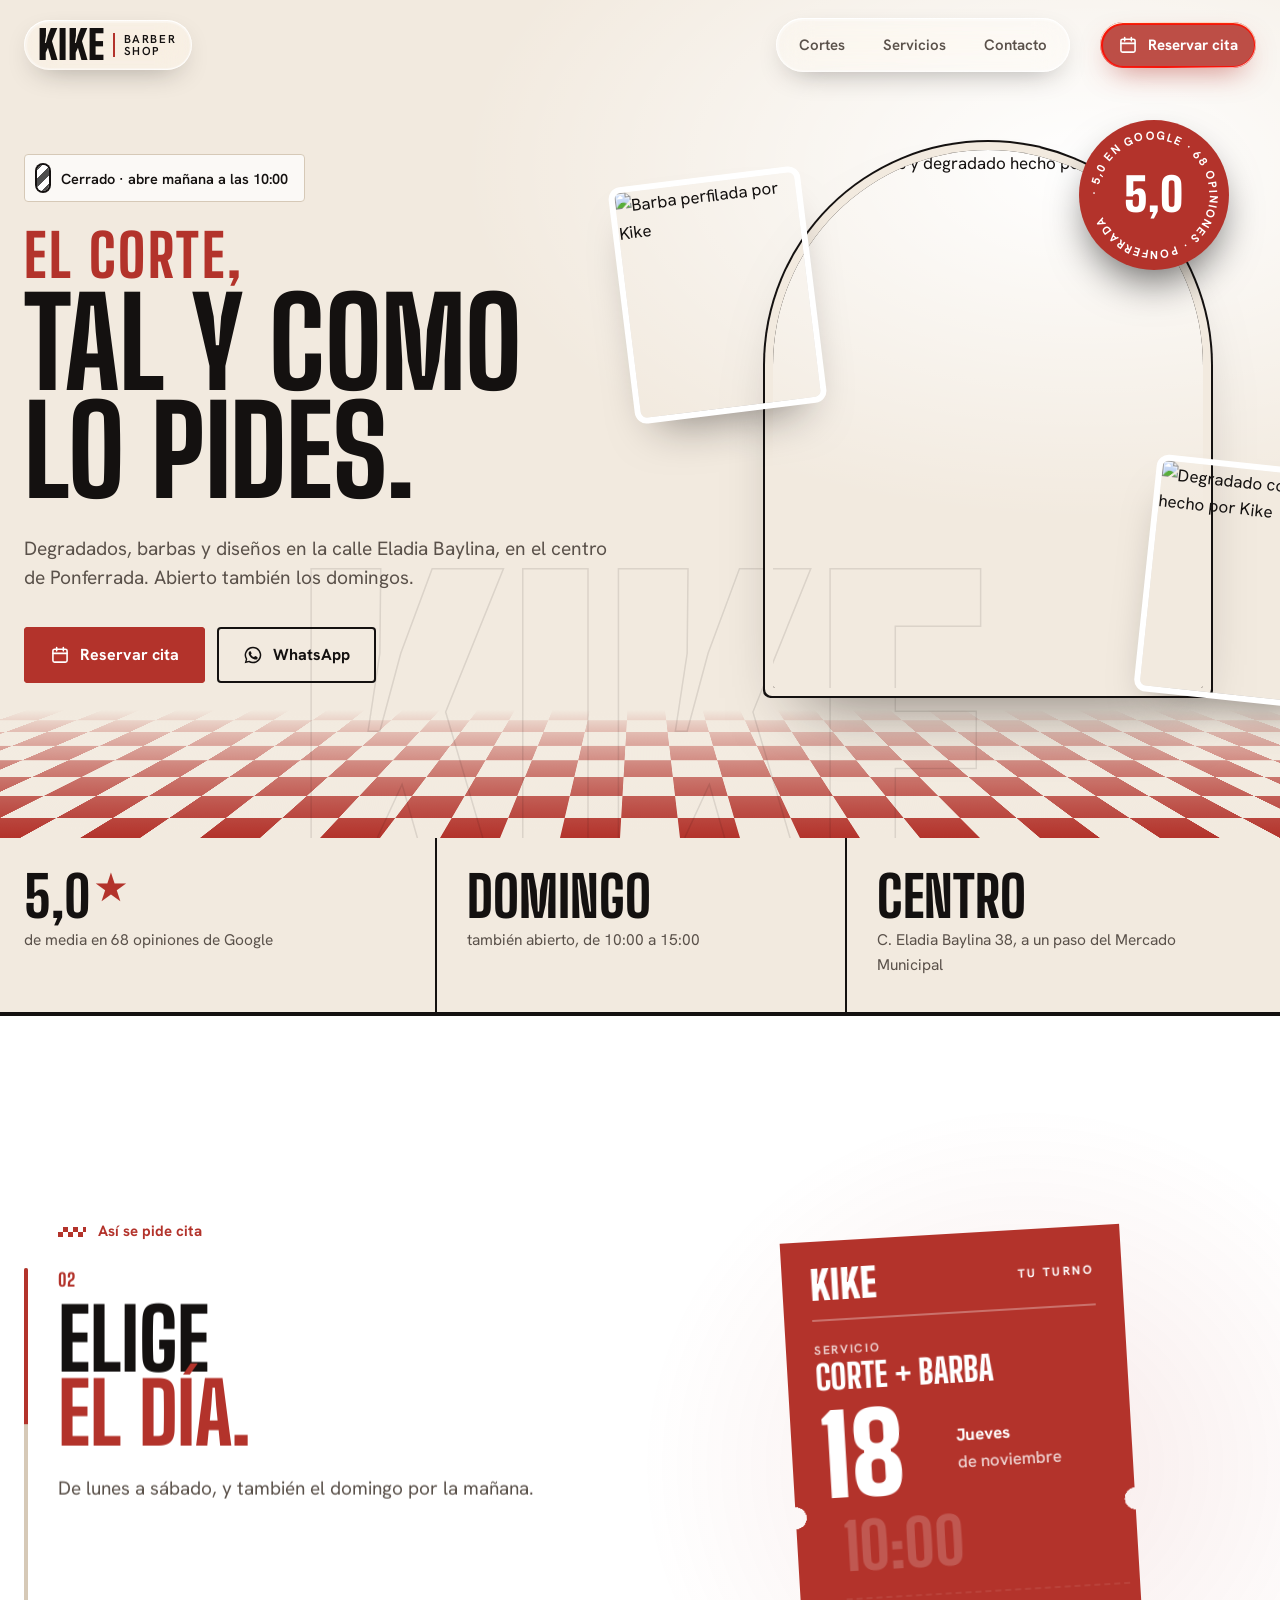
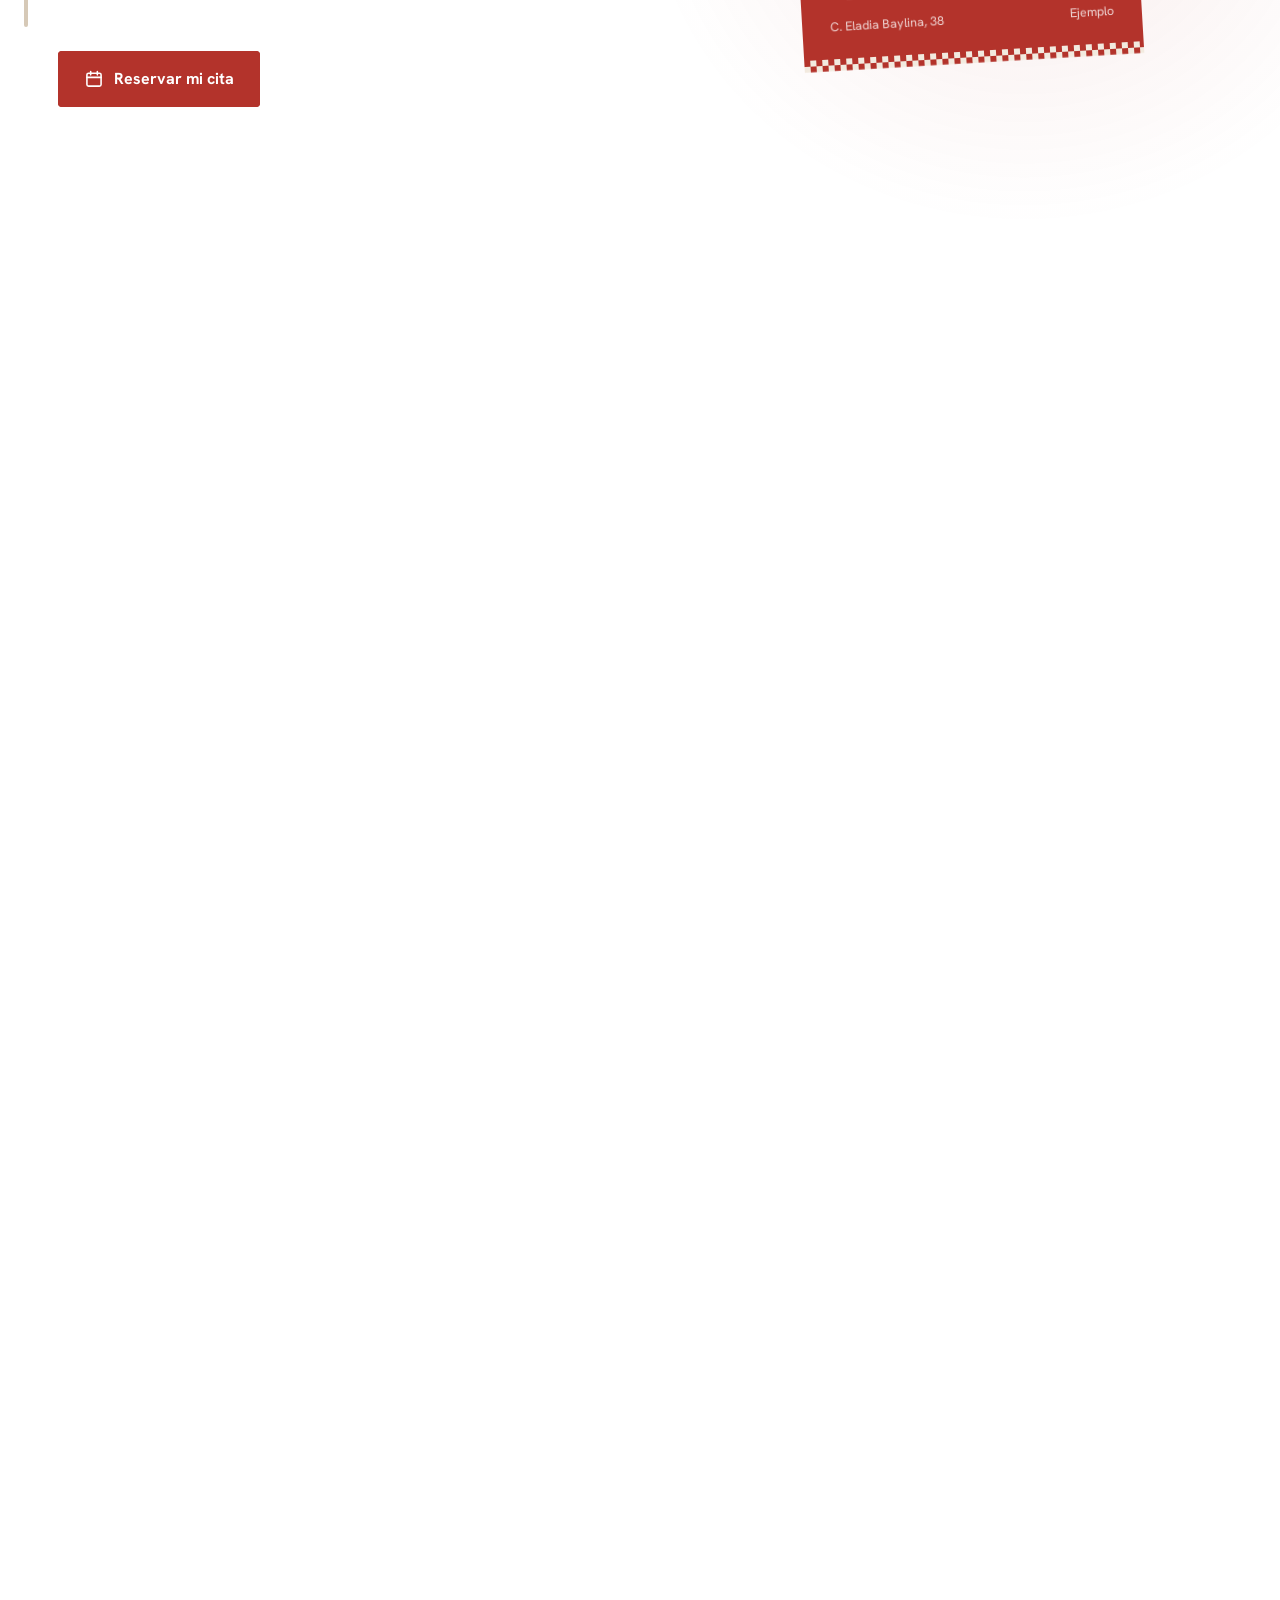
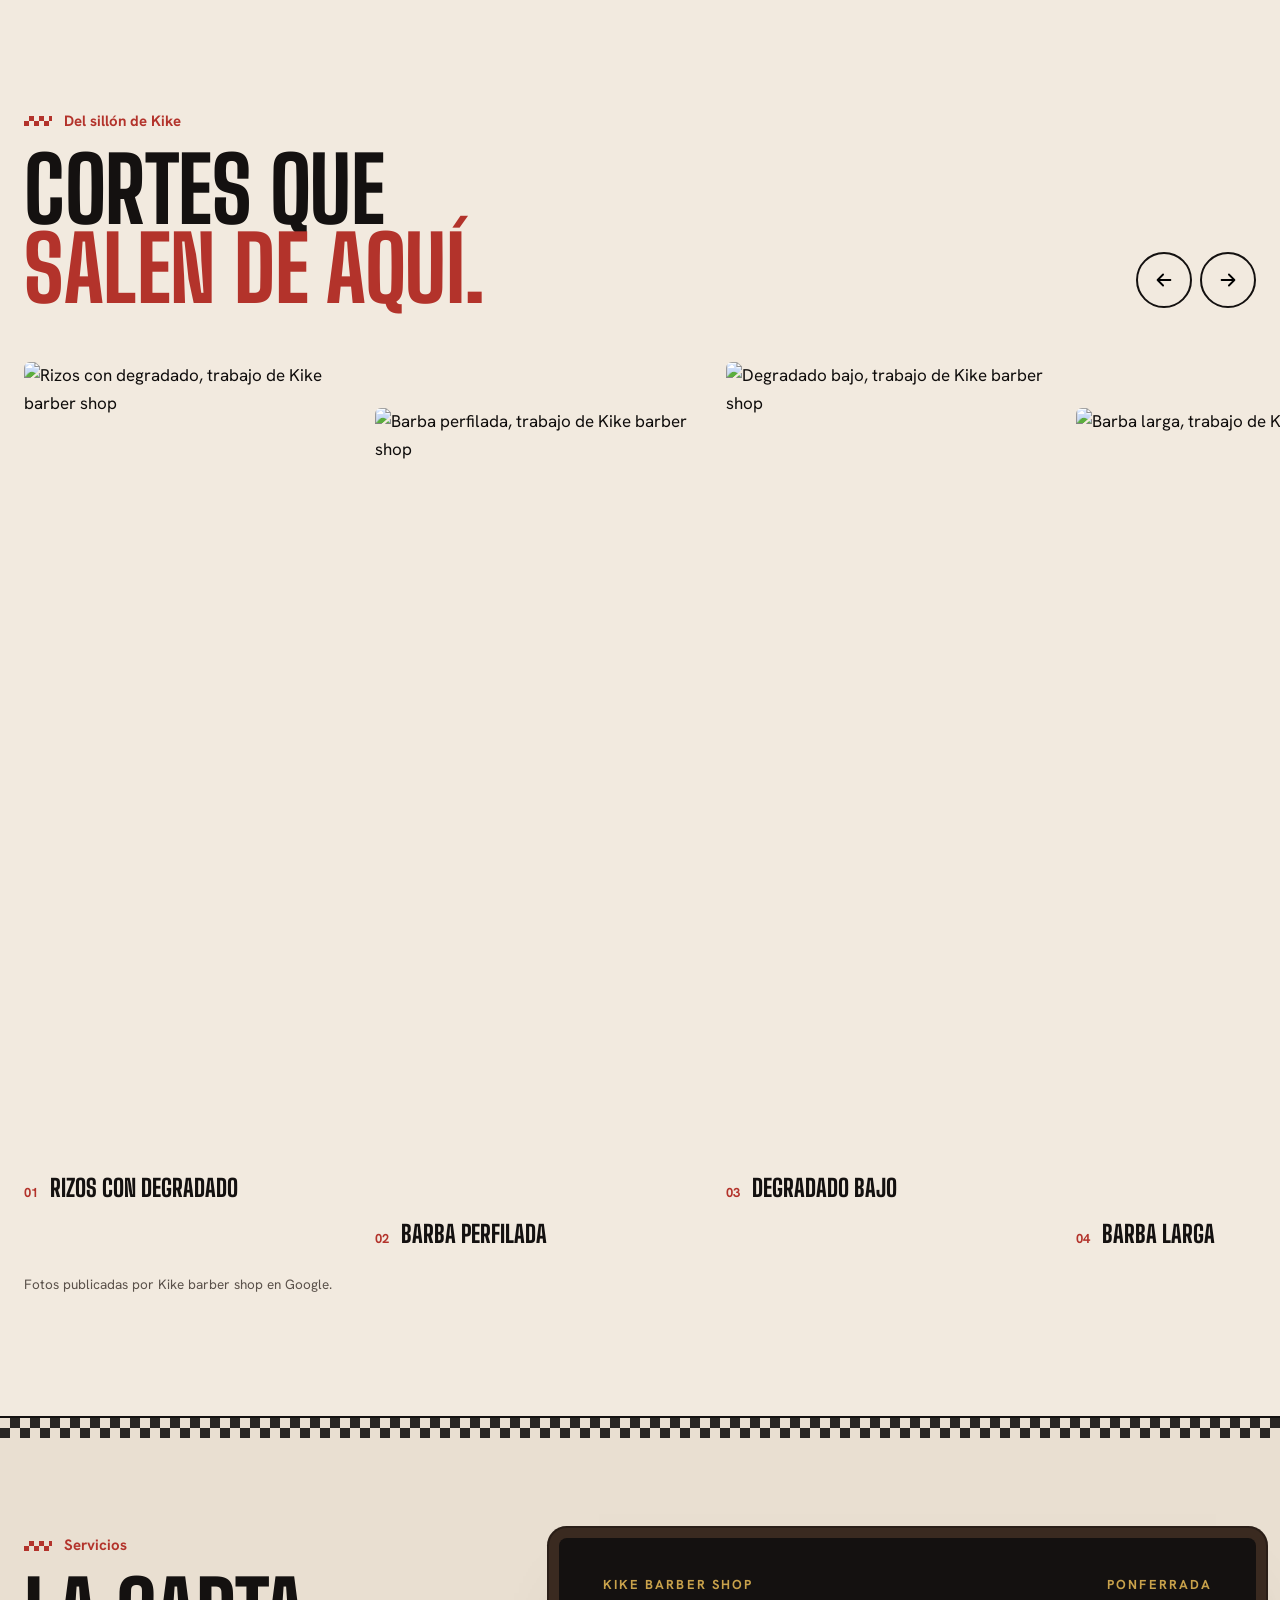
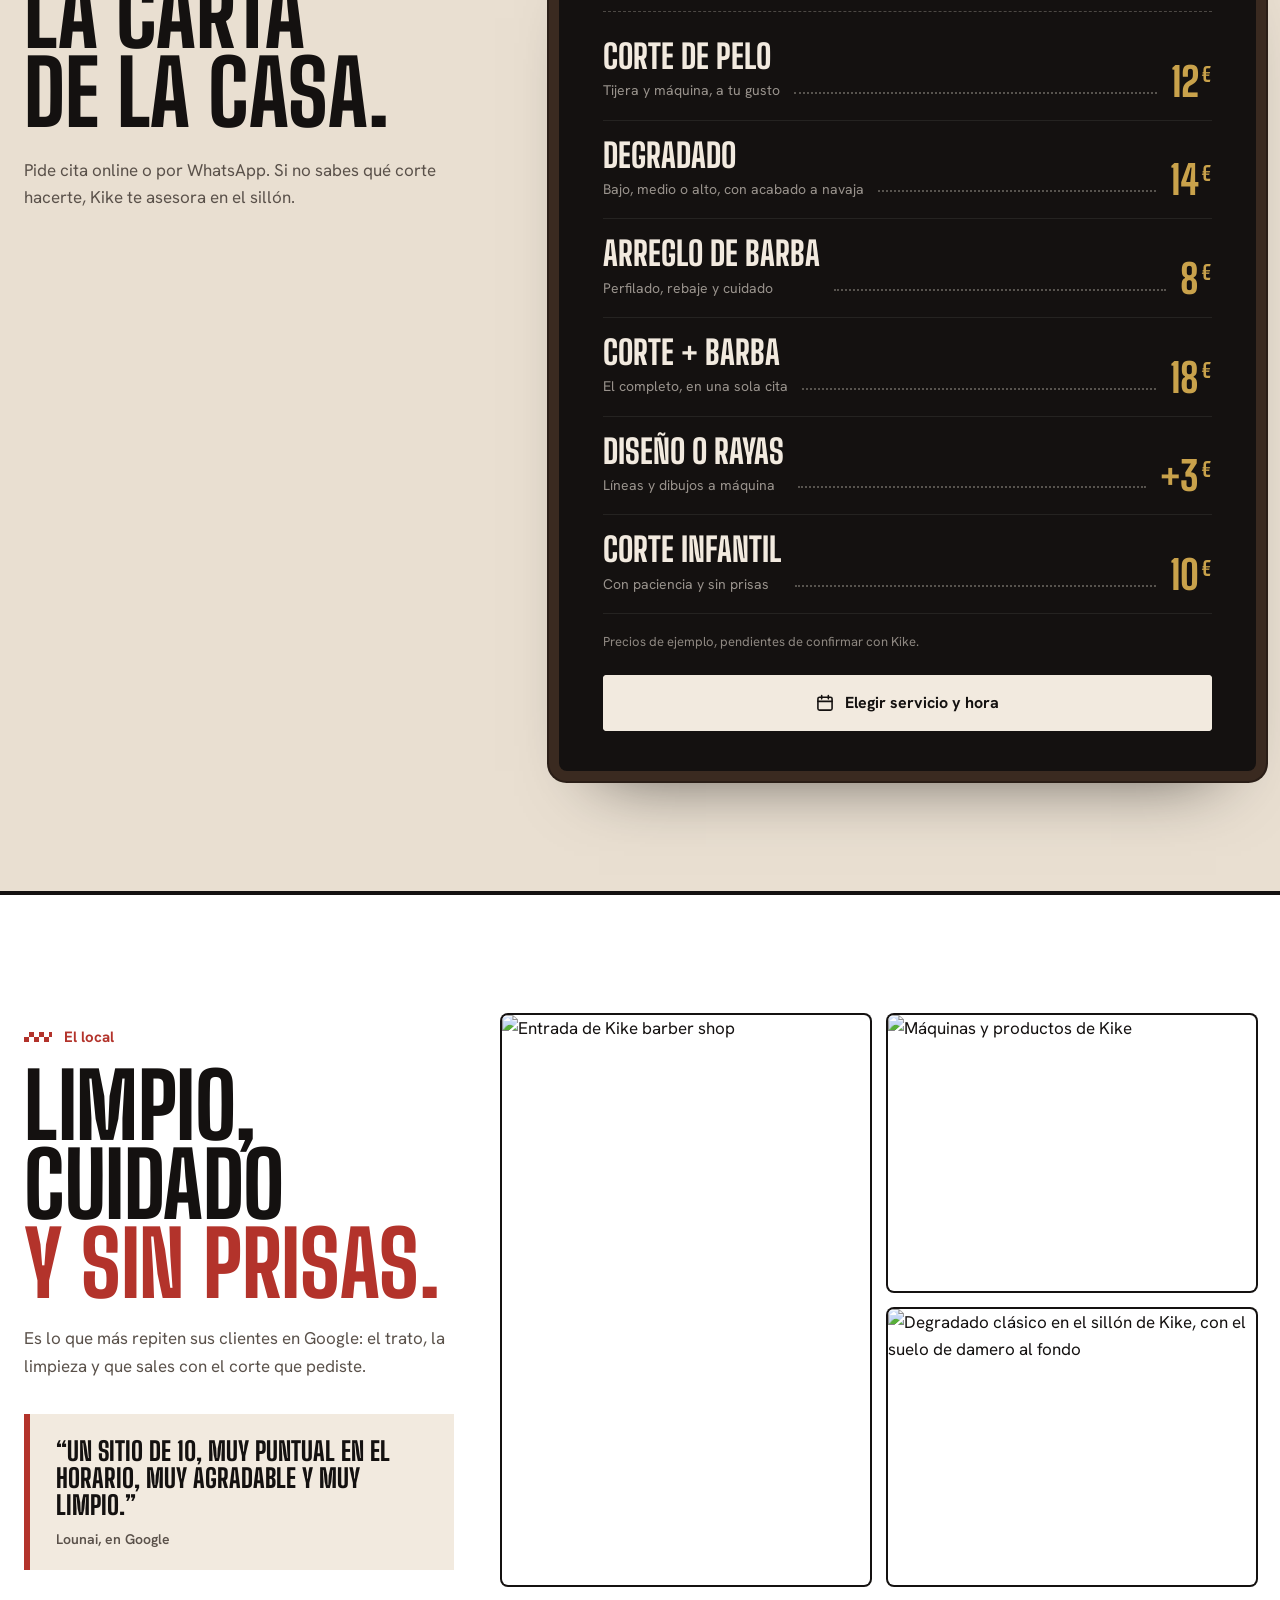
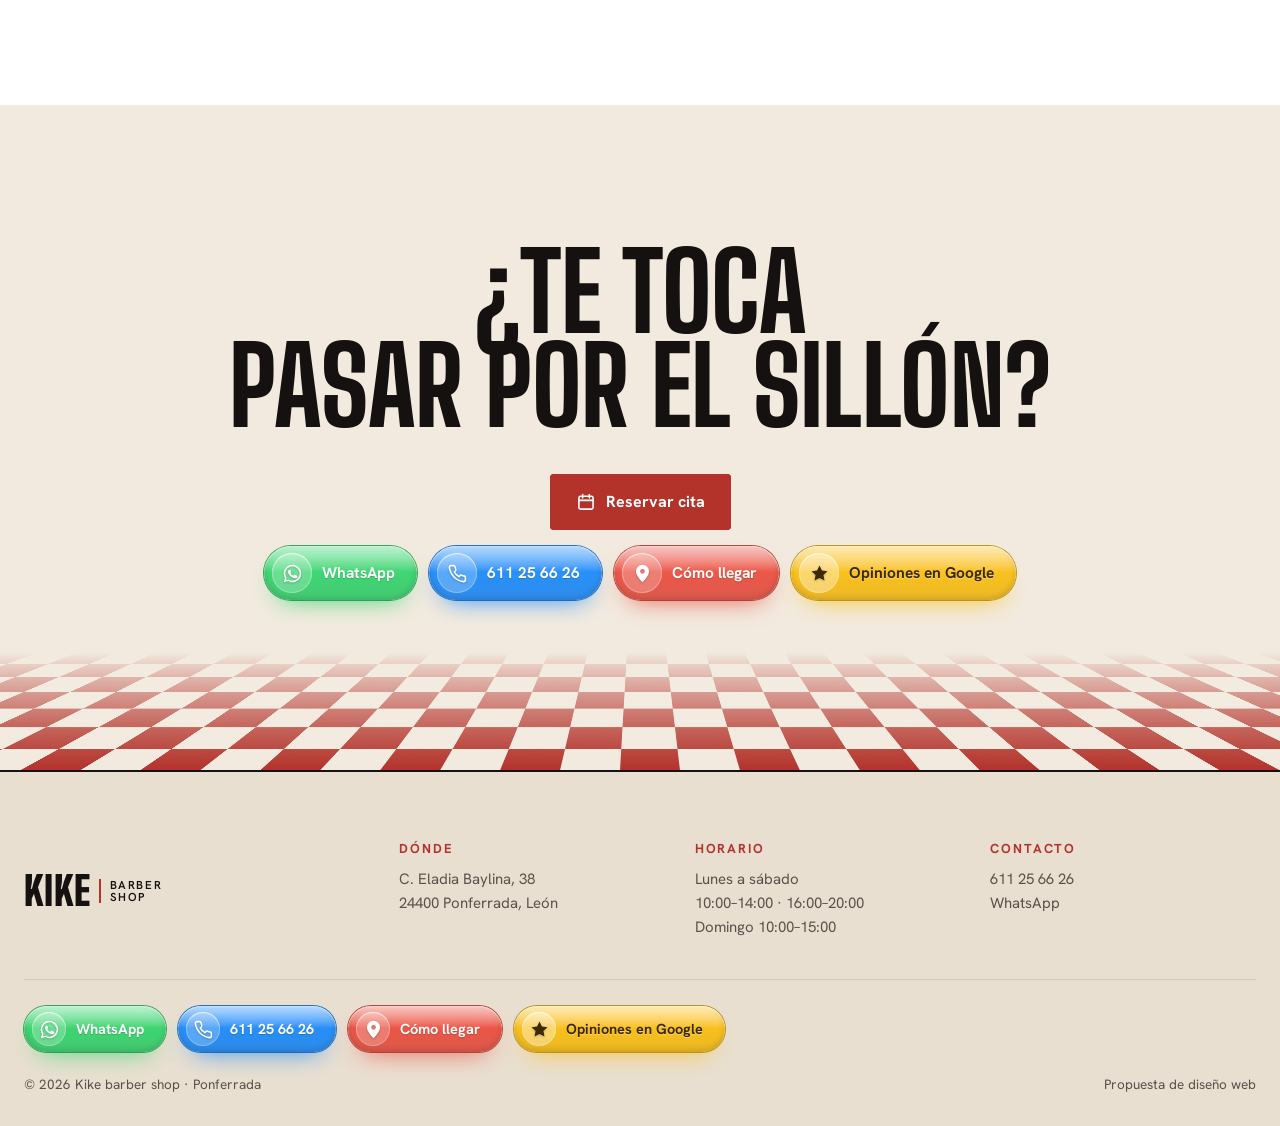
==== commit 7082069a: "Botones de contacto con el color de cada servicio y efecto vidrio Co-Authored-By: Claude Opus 5.5 <n" ====
--- a/index.html
+++ b/index.html
@@ -2,16 +2,16 @@
 <title>Kike barber shop · Barbería en Ponferrada</title><meta name="description" content="Barbería en Ponferrada: degradados, barbas, diseños y corte infantil. 5,0 en Google con 68 opiniones. Abierto también los domingos."><meta name="theme-color" content="#F4EDE3">
 <meta property="og:title" content="Kike barber shop · Barbería en Ponferrada"><meta property="og:description" content="Barbería en Ponferrada: degradados, barbas, diseños y corte infantil. 5,0 en Google con 68 opiniones. Abierto también los domingos."><meta property="og:image" content="https://lh3.googleusercontent.com/gps-cs-s/ANWiy9RfuHprUc3rnGcbM1A3zyf-CvxKDJDVWgKjWtLr16iZ3Kpk7zFpc_dN17jgUL-Ly8LM2PEFmnRR-L3FlOThOI7XkKhNLvNIBvD1MApnAXcPjlcRmmvzC1u2RWUtA8MP3RVNOuKhHUnoWady=w1200-k-no">
 <link rel="preconnect" href="https://fonts.googleapis.com"><link rel="preconnect" href="https://fonts.gstatic.com" crossorigin>
-<link href="https://fonts.googleapis.com/css2?family=Big+Shoulders+Display:wght@500;700;800;900&family=Hanken+Grotesk:wght@400;500;600;700&display=swap" rel="stylesheet"><link rel="stylesheet" href="styles.css?v=12">
+<link href="https://fonts.googleapis.com/css2?family=Big+Shoulders+Display:wght@500;700;800;900&family=Hanken+Grotesk:wght@400;500;600;700&display=swap" rel="stylesheet"><link rel="stylesheet" href="styles.css?v=13">
 <link rel="icon" href="data:image/svg+xml,%3Csvg xmlns='http://www.w3.org/2000/svg' viewBox='0 0 32 32'%3E%3Crect width='32' height='32' rx='6' fill='%23141110'/%3E%3Ctext x='16' y='24' font-family='Arial Black' font-size='20' text-anchor='middle' fill='%23F2EADF'%3EK%3C/text%3E%3C/svg%3E">
 </head><body class="p-index">
 <header class="top"><div class="wrap tin">
- <a class="logo vidrio" href="index.html?v=12" aria-label="Kike barber shop, inicio"><span class="lg-k">KIKE</span><span class="lg-b">barber<br>shop</span></a>
- <nav class="nav vidrio" aria-label="Principal"><a href="index.html#cortes?v=12">Cortes</a><a href="index.html#servicios?v=12">Servicios</a><a href="contacto.html?v=12">Contacto</a></nav>
- <a class="btn rojo hcta vidrio" href="reservar.html?v=12"><svg viewBox="0 0 24 24" aria-hidden="true"><g fill="none" stroke="currentColor" stroke-width="1.9" stroke-linecap="round"><rect x="3.5" y="5" width="17" height="15.5" rx="2"/><path d="M3.5 10h17M8 3v4M16 3v4"/></g></svg> Reservar cita</a>
+ <a class="logo vidrio" href="index.html?v=13" aria-label="Kike barber shop, inicio"><span class="lg-k">KIKE</span><span class="lg-b">barber<br>shop</span></a>
+ <nav class="nav vidrio" aria-label="Principal"><a href="index.html#cortes?v=13">Cortes</a><a href="index.html#servicios?v=13">Servicios</a><a href="contacto.html?v=13">Contacto</a></nav>
+ <a class="btn rojo hcta vidrio" href="reservar.html?v=13"><svg viewBox="0 0 24 24" aria-hidden="true"><g fill="none" stroke="currentColor" stroke-width="1.9" stroke-linecap="round"><rect x="3.5" y="5" width="17" height="15.5" rx="2"/><path d="M3.5 10h17M8 3v4M16 3v4"/></g></svg> Reservar cita</a>
  <button class="burger vidrio" aria-label="Abrir menú" aria-expanded="false" aria-controls="mm"><i></i><i></i></button>
 </div></header>
-<div class="mm" id="mm" aria-hidden="true"><a class="ml" href="index.html#cortes?v=12">Cortes</a><a class="ml" href="index.html#servicios?v=12">Servicios</a><a class="ml" href="contacto.html?v=12">Contacto</a><a class="btn rojo" href="reservar.html?v=12">Reservar cita</a></div>
+<div class="mm" id="mm" aria-hidden="true"><a class="ml" href="index.html#cortes?v=13">Cortes</a><a class="ml" href="index.html#servicios?v=13">Servicios</a><a class="ml" href="contacto.html?v=13">Contacto</a><a class="btn rojo" href="reservar.html?v=13">Reservar cita</a></div>
 <main>
 <section class="hero" data-paso="Bienvenido|Kike barber shop, en el centro de Ponferrada.">
  <div class="suelo" aria-hidden="true"></div>
@@ -20,7 +20,7 @@
    <p class="estado rv" data-open><span class="poste" aria-hidden="true"><i></i></span><span>Lunes a sábado 10–14 · 16–20</span></p>
    <h1 class="rv"><span class="h1a">El corte,</span><span class="h1b">tal y como<br>lo pides.</span></h1>
    <p class="lead rv">Degradados, barbas y diseños en la calle Eladia Baylina, en el centro de Ponferrada. Abierto también los domingos.</p>
-   <div class="hb rv"><a class="btn rojo" href="reservar.html?v=12"><svg viewBox="0 0 24 24" aria-hidden="true"><g fill="none" stroke="currentColor" stroke-width="1.9" stroke-linecap="round"><rect x="3.5" y="5" width="17" height="15.5" rx="2"/><path d="M3.5 10h17M8 3v4M16 3v4"/></g></svg> Reservar cita</a><a class="btn osc sw wa" href="https://wa.me/34611256626" target="_blank" rel="noopener"><svg viewBox="0 0 24 24" aria-hidden="true"><path fill="currentColor" d="M12 2a10 10 0 0 0-8.6 15.1L2 22l5-1.3A10 10 0 1 0 12 2zm0 18.2c-1.5 0-3-.4-4.3-1.2l-.3-.2-3 .8.8-2.9-.2-.3A8.2 8.2 0 1 1 12 20.2zm4.5-6.1c-.2-.1-1.5-.7-1.7-.8-.2-.1-.4-.1-.6.1l-.8 1c-.1.2-.3.2-.5.1a6.7 6.7 0 0 1-3.3-2.9c-.3-.4.2-.4.7-1.4.1-.2 0-.3 0-.4l-.8-1.8c-.2-.5-.4-.4-.6-.4h-.5a1 1 0 0 0-.7.3c-.2.3-.9.9-.9 2.2s1 2.6 1.1 2.7c.1.2 1.9 2.9 4.6 4 1.7.7 2.4.8 3.2.7.5-.1 1.5-.6 1.8-1.2.2-.6.2-1.1.1-1.2l-.5-.3z"/></svg> WhatsApp</a></div>
+   <div class="hb rv"><a class="btn rojo" href="reservar.html?v=13"><svg viewBox="0 0 24 24" aria-hidden="true"><g fill="none" stroke="currentColor" stroke-width="1.9" stroke-linecap="round"><rect x="3.5" y="5" width="17" height="15.5" rx="2"/><path d="M3.5 10h17M8 3v4M16 3v4"/></g></svg> Reservar cita</a><a class="btn osc sw wa" href="https://wa.me/34611256626" target="_blank" rel="noopener"><svg viewBox="0 0 24 24" aria-hidden="true"><path fill="currentColor" d="M12 2a10 10 0 0 0-8.6 15.1L2 22l5-1.3A10 10 0 1 0 12 2zm0 18.2c-1.5 0-3-.4-4.3-1.2l-.3-.2-3 .8.8-2.9-.2-.3A8.2 8.2 0 1 1 12 20.2zm4.5-6.1c-.2-.1-1.5-.7-1.7-.8-.2-.1-.4-.1-.6.1l-.8 1c-.1.2-.3.2-.5.1a6.7 6.7 0 0 1-3.3-2.9c-.3-.4.2-.4.7-1.4.1-.2 0-.3 0-.4l-.8-1.8c-.2-.5-.4-.4-.6-.4h-.5a1 1 0 0 0-.7.3c-.2.3-.9.9-.9 2.2s1 2.6 1.1 2.7c.1.2 1.9 2.9 4.6 4 1.7.7 2.4.8 3.2.7.5-.1 1.5-.6 1.8-1.2.2-.6.2-1.1.1-1.2l-.5-.3z"/></svg> WhatsApp</a></div>
   </div>
   <div class="hfoto rv">
    <figure class="flot fl1"><img src="https://lh3.googleusercontent.com/gps-cs-s/ANWiy9Tg1fYkoj2TBumb2CvrZpPDjjvjEFpPvGXaPaAjYHPiRYm6h66E7PeSXn3DsdwHWIb9m7YMZaSzhhyzNrNTUPUjHC4c_rDr6hQUklLmuPOB6o6yYzsOwC2Hf6KR0h5cTODGhLTY35cUfEM=w600-k-no" alt="Barba perfilada por Kike" width="300" height="375"></figure>
@@ -50,7 +50,7 @@
      <li data-hp="2"><span>03</span><h2>Elige<br><span class="rojo-t">la hora.</span></h2><p>Solo te salen las horas que Kike tiene libres.</p></li>
      <li data-hp="3"><span>04</span><h2>Kike te<br><span class="rojo-t">confirma.</span></h2><p>Te llega por WhatsApp. Sin llamadas y sin esperar a que conteste.</p></li>
     </ol>
-    <a class="btn rojo hs-cta" href="reservar.html?v=12"><svg viewBox="0 0 24 24" aria-hidden="true"><g fill="none" stroke="currentColor" stroke-width="1.9" stroke-linecap="round"><rect x="3.5" y="5" width="17" height="15.5" rx="2"/><path d="M3.5 10h17M8 3v4M16 3v4"/></g></svg> Reservar mi cita</a>
+    <a class="btn rojo hs-cta" href="reservar.html?v=13"><svg viewBox="0 0 24 24" aria-hidden="true"><g fill="none" stroke="currentColor" stroke-width="1.9" stroke-linecap="round"><rect x="3.5" y="5" width="17" height="15.5" rx="2"/><path d="M3.5 10h17M8 3v4M16 3v4"/></g></svg> Reservar mi cita</a>
    </div>
    <div class="hs-tk" aria-hidden="true">
     <div class="htk" data-htk>
@@ -83,7 +83,7 @@
   <div class="pz-h"><span>Kike barber shop</span><span>Ponferrada</span></div>
   <ul><li><div><b>Corte de pelo</b><small>Tijera y máquina, a tu gusto</small></div><i></i><em>12<sup>€</sup></em></li><li><div><b>Degradado</b><small>Bajo, medio o alto, con acabado a navaja</small></div><i></i><em>14<sup>€</sup></em></li><li><div><b>Arreglo de barba</b><small>Perfilado, rebaje y cuidado</small></div><i></i><em>8<sup>€</sup></em></li><li><div><b>Corte + barba</b><small>El completo, en una sola cita</small></div><i></i><em>18<sup>€</sup></em></li><li><div><b>Diseño o rayas</b><small>Líneas y dibujos a máquina</small></div><i></i><em>+3<sup>€</sup></em></li><li><div><b>Corte infantil</b><small>Con paciencia y sin prisas</small></div><i></i><em>10<sup>€</sup></em></li></ul>
   <p class="pz-n">Precios de ejemplo, pendientes de confirmar con Kike.</p>
-  <a class="btn crema full" href="reservar.html?v=12"><svg viewBox="0 0 24 24" aria-hidden="true"><g fill="none" stroke="currentColor" stroke-width="1.9" stroke-linecap="round"><rect x="3.5" y="5" width="17" height="15.5" rx="2"/><path d="M3.5 10h17M8 3v4M16 3v4"/></g></svg> Elegir servicio y hora</a>
+  <a class="btn crema full" href="reservar.html?v=13"><svg viewBox="0 0 24 24" aria-hidden="true"><g fill="none" stroke="currentColor" stroke-width="1.9" stroke-linecap="round"><rect x="3.5" y="5" width="17" height="15.5" rx="2"/><path d="M3.5 10h17M8 3v4M16 3v4"/></g></svg> Elegir servicio y hora</a>
  </div>
 </div></section>
 
@@ -100,17 +100,18 @@
 
 <section class="cierre" data-paso="Tu turno|Reserva online o escríbele por WhatsApp."><div class="suelo s2" aria-hidden="true"></div><div class="wrap ci">
  <h2 class="rv">¿Te toca<br>pasar por el sillón?</h2>
- <div class="hb rv"><a class="btn rojo" href="reservar.html?v=12"><svg viewBox="0 0 24 24" aria-hidden="true"><g fill="none" stroke="currentColor" stroke-width="1.9" stroke-linecap="round"><rect x="3.5" y="5" width="17" height="15.5" rx="2"/><path d="M3.5 10h17M8 3v4M16 3v4"/></g></svg> Reservar cita</a><a class="btn osc sw wa" href="https://wa.me/34611256626" target="_blank" rel="noopener"><svg viewBox="0 0 24 24" aria-hidden="true"><path fill="currentColor" d="M12 2a10 10 0 0 0-8.6 15.1L2 22l5-1.3A10 10 0 1 0 12 2zm0 18.2c-1.5 0-3-.4-4.3-1.2l-.3-.2-3 .8.8-2.9-.2-.3A8.2 8.2 0 1 1 12 20.2zm4.5-6.1c-.2-.1-1.5-.7-1.7-.8-.2-.1-.4-.1-.6.1l-.8 1c-.1.2-.3.2-.5.1a6.7 6.7 0 0 1-3.3-2.9c-.3-.4.2-.4.7-1.4.1-.2 0-.3 0-.4l-.8-1.8c-.2-.5-.4-.4-.6-.4h-.5a1 1 0 0 0-.7.3c-.2.3-.9.9-.9 2.2s1 2.6 1.1 2.7c.1.2 1.9 2.9 4.6 4 1.7.7 2.4.8 3.2.7.5-.1 1.5-.6 1.8-1.2.2-.6.2-1.1.1-1.2l-.5-.3z"/></svg> WhatsApp</a><a class="btn osc sw tl" href="tel:+34611256626"><svg viewBox="0 0 24 24" aria-hidden="true"><path fill="none" stroke="currentColor" stroke-width="1.8" stroke-linejoin="round" d="M21 16.6v2.8a1.9 1.9 0 0 1-2.1 1.9A18.6 18.6 0 0 1 2.7 5.1 1.9 1.9 0 0 1 4.6 3h2.8a1.9 1.9 0 0 1 1.9 1.6c.1.9.4 1.8.7 2.6a1.9 1.9 0 0 1-.4 2L8.4 10.4a15 15 0 0 0 5.2 5.2l1.2-1.2a1.9 1.9 0 0 1 2-.4c.8.3 1.7.6 2.6.7a1.9 1.9 0 0 1 1.6 1.9z"/></svg> 611 25 66 26</a></div>
-</div></section>
+ <div class="hb rv"><a class="btn rojo" href="reservar.html?v=13"><svg viewBox="0 0 24 24" aria-hidden="true"><g fill="none" stroke="currentColor" stroke-width="1.9" stroke-linecap="round"><rect x="3.5" y="5" width="17" height="15.5" rx="2"/><path d="M3.5 10h17M8 3v4M16 3v4"/></g></svg> Reservar cita</a></div>
+ <div class="redes rv ci-r"><a class="rd rd-wa" href="https://wa.me/34611256626" target="_blank" rel="noopener"><span class="rd-i"><svg viewBox="0 0 24 24" aria-hidden="true"><path fill="currentColor" d="M12 2a10 10 0 0 0-8.6 15.1L2 22l5-1.3A10 10 0 1 0 12 2zm0 18.2c-1.5 0-3-.4-4.3-1.2l-.3-.2-3 .8.8-2.9-.2-.3A8.2 8.2 0 1 1 12 20.2zm4.5-6.1c-.2-.1-1.5-.7-1.7-.8-.2-.1-.4-.1-.6.1l-.8 1c-.1.2-.3.2-.5.1a6.7 6.7 0 0 1-3.3-2.9c-.3-.4.2-.4.7-1.4.1-.2 0-.3 0-.4l-.8-1.8c-.2-.5-.4-.4-.6-.4h-.5a1 1 0 0 0-.7.3c-.2.3-.9.9-.9 2.2s1 2.6 1.1 2.7c.1.2 1.9 2.9 4.6 4 1.7.7 2.4.8 3.2.7.5-.1 1.5-.6 1.8-1.2.2-.6.2-1.1.1-1.2l-.5-.3z"/></svg></span><span>WhatsApp</span></a><a class="rd rd-tl" href="tel:+34611256626"><span class="rd-i"><svg viewBox="0 0 24 24" aria-hidden="true"><path fill="none" stroke="currentColor" stroke-width="1.8" stroke-linejoin="round" d="M21 16.6v2.8a1.9 1.9 0 0 1-2.1 1.9A18.6 18.6 0 0 1 2.7 5.1 1.9 1.9 0 0 1 4.6 3h2.8a1.9 1.9 0 0 1 1.9 1.6c.1.9.4 1.8.7 2.6a1.9 1.9 0 0 1-.4 2L8.4 10.4a15 15 0 0 0 5.2 5.2l1.2-1.2a1.9 1.9 0 0 1 2-.4c.8.3 1.7.6 2.6.7a1.9 1.9 0 0 1 1.6 1.9z"/></svg></span><span>611 25 66 26</span></a><a class="rd rd-gm" href="https://www.google.com/maps/search/?api=1&query=Kike+barber+shop+Ponferrada" target="_blank" rel="noopener"><span class="rd-i"><svg viewBox="0 0 24 24" aria-hidden="true"><path fill="currentColor" d="M12 2a7.5 7.5 0 0 0-7.5 7.5c0 5.6 7.5 12.5 7.5 12.5s7.5-6.9 7.5-12.5A7.5 7.5 0 0 0 12 2zm0 10.2a2.7 2.7 0 1 1 0-5.4 2.7 2.7 0 0 1 0 5.4z"/></svg></span><span>Cómo llegar</span></a><a class="rd rd-gr" href="https://www.google.com/maps/search/?api=1&query=Kike+barber+shop+Ponferrada" target="_blank" rel="noopener"><span class="rd-i"><svg viewBox="0 0 24 24" aria-hidden="true"><path fill="currentColor" d="m12 2.8 2.8 5.8 6.3.8-4.6 4.4 1.2 6.3L12 17.1l-5.7 3 1.2-6.3-4.6-4.4 6.3-.8z"/></svg></span><span>Opiniones en Google</span></a></div></div></section>
 </main>
 <footer class="pie"><div class="wrap">
  <div class="pie-g">
-  <a class="logo" href="index.html?v=12"><span class="lg-k">KIKE</span><span class="lg-b">barber<br>shop</span></a>
+  <a class="logo" href="index.html?v=13"><span class="lg-k">KIKE</span><span class="lg-b">barber<br>shop</span></a>
   <div><h4>Dónde</h4><p><a href="https://www.google.com/maps/search/?api=1&query=Kike+barber+shop+Ponferrada" target="_blank" rel="noopener">C. Eladia Baylina, 38<br>24400 Ponferrada, León</a></p></div>
   <div><h4>Horario</h4><p>Lunes a sábado<br>10:00–14:00 · 16:00–20:00<br>Domingo 10:00–15:00</p></div>
   <div><h4>Contacto</h4><p><a href="tel:+34611256626">611 25 66 26</a><br><a href="https://wa.me/34611256626" target="_blank" rel="noopener">WhatsApp</a></p></div>
  </div>
+ <div class="redes pie-r"><a class="rd rd-wa" href="https://wa.me/34611256626" target="_blank" rel="noopener"><span class="rd-i"><svg viewBox="0 0 24 24" aria-hidden="true"><path fill="currentColor" d="M12 2a10 10 0 0 0-8.6 15.1L2 22l5-1.3A10 10 0 1 0 12 2zm0 18.2c-1.5 0-3-.4-4.3-1.2l-.3-.2-3 .8.8-2.9-.2-.3A8.2 8.2 0 1 1 12 20.2zm4.5-6.1c-.2-.1-1.5-.7-1.7-.8-.2-.1-.4-.1-.6.1l-.8 1c-.1.2-.3.2-.5.1a6.7 6.7 0 0 1-3.3-2.9c-.3-.4.2-.4.7-1.4.1-.2 0-.3 0-.4l-.8-1.8c-.2-.5-.4-.4-.6-.4h-.5a1 1 0 0 0-.7.3c-.2.3-.9.9-.9 2.2s1 2.6 1.1 2.7c.1.2 1.9 2.9 4.6 4 1.7.7 2.4.8 3.2.7.5-.1 1.5-.6 1.8-1.2.2-.6.2-1.1.1-1.2l-.5-.3z"/></svg></span><span>WhatsApp</span></a><a class="rd rd-tl" href="tel:+34611256626"><span class="rd-i"><svg viewBox="0 0 24 24" aria-hidden="true"><path fill="none" stroke="currentColor" stroke-width="1.8" stroke-linejoin="round" d="M21 16.6v2.8a1.9 1.9 0 0 1-2.1 1.9A18.6 18.6 0 0 1 2.7 5.1 1.9 1.9 0 0 1 4.6 3h2.8a1.9 1.9 0 0 1 1.9 1.6c.1.9.4 1.8.7 2.6a1.9 1.9 0 0 1-.4 2L8.4 10.4a15 15 0 0 0 5.2 5.2l1.2-1.2a1.9 1.9 0 0 1 2-.4c.8.3 1.7.6 2.6.7a1.9 1.9 0 0 1 1.6 1.9z"/></svg></span><span>611 25 66 26</span></a><a class="rd rd-gm" href="https://www.google.com/maps/search/?api=1&query=Kike+barber+shop+Ponferrada" target="_blank" rel="noopener"><span class="rd-i"><svg viewBox="0 0 24 24" aria-hidden="true"><path fill="currentColor" d="M12 2a7.5 7.5 0 0 0-7.5 7.5c0 5.6 7.5 12.5 7.5 12.5s7.5-6.9 7.5-12.5A7.5 7.5 0 0 0 12 2zm0 10.2a2.7 2.7 0 1 1 0-5.4 2.7 2.7 0 0 1 0 5.4z"/></svg></span><span>Cómo llegar</span></a><a class="rd rd-gr" href="https://www.google.com/maps/search/?api=1&query=Kike+barber+shop+Ponferrada" target="_blank" rel="noopener"><span class="rd-i"><svg viewBox="0 0 24 24" aria-hidden="true"><path fill="currentColor" d="m12 2.8 2.8 5.8 6.3.8-4.6 4.4 1.2 6.3L12 17.1l-5.7 3 1.2-6.3-4.6-4.4 6.3-.8z"/></svg></span><span>Opiniones en Google</span></a></div>
  <div class="pie-b"><span>© 2026 Kike barber shop · Ponferrada</span><span>Propuesta de diseño web</span></div>
 </div></footer>
 <script>window.KK_HOURS=[[["10:00", "14:00"], ["16:00", "20:00"]], [["10:00", "14:00"], ["16:00", "20:00"]], [["10:00", "14:00"], ["16:00", "20:00"]], [["10:00", "14:00"], ["16:00", "20:00"]], [["10:00", "14:00"], ["16:00", "20:00"]], [["10:00", "14:00"], ["16:00", "20:00"]], [["10:00", "15:00"]]];window.KK_WA="https://wa.me/34611256626";</script>
-<script src="app.js?v=12"></script></body></html>+<script src="app.js?v=13"></script></body></html>
--- a/styles.css
+++ b/styles.css
@@ -453,3 +453,35 @@
 }
 @media(max-height:700px) and (max-width:1000px){.htk{width:210px}.htk-dia b{font-size:56px}.htk-hora b{font-size:34px}.hs-t{min-height:250px}}
 @media(prefers-reduced-motion:reduce){.historia{height:auto}.hs-stage{position:relative;height:auto;padding:100px 0}}
+
+/* ================= BOTONES DE CONTACTO: color de cada red, efecto vidrio ================= */
+.redes{display:flex;flex-wrap:wrap;gap:12px}
+.rd{--c:#25D366;--fg:#fff;position:relative;isolation:isolate;overflow:hidden;display:inline-flex;align-items:center;gap:10px;height:54px;padding:0 22px 0 8px;border-radius:999px;text-decoration:none;font:700 15.5px/1 var(--b);color:var(--fg);
+ background:linear-gradient(180deg,color-mix(in srgb,var(--c) 70%,#fff) 0%,color-mix(in srgb,var(--c) 88%,transparent) 48%,color-mix(in srgb,var(--c) 78%,#000 6%) 100%);
+ backdrop-filter:blur(12px) saturate(1.6);-webkit-backdrop-filter:blur(12px) saturate(1.6);
+ box-shadow:inset 0 1px 1px rgba(255,255,255,.75),inset 0 -2px 6px rgba(0,0,0,.14),0 0 0 1px color-mix(in srgb,var(--c) 60%,#000 25%),0 12px 26px -14px var(--c);
+ transition:transform .25s var(--ease),box-shadow .3s}
+.rd::before{content:"";position:absolute;inset:1px 1px 52% 1px;border-radius:999px 999px 40% 40%/999px 999px 14px 14px;background:linear-gradient(rgba(255,255,255,.55),rgba(255,255,255,0));z-index:-1;pointer-events:none}
+.rd::after{content:"";position:absolute;top:0;bottom:0;width:40%;left:-60%;background:linear-gradient(100deg,transparent,rgba(255,255,255,.55),transparent);transform:skewX(-18deg);transition:left .7s var(--ease);pointer-events:none}
+.rd:hover{transform:translateY(-2px);box-shadow:inset 0 1px 1px rgba(255,255,255,.8),inset 0 -2px 6px rgba(0,0,0,.14),0 0 0 1px color-mix(in srgb,var(--c) 60%,#000 25%),0 18px 32px -14px var(--c)}
+.rd:hover::after{left:130%}
+.rd:active{transform:scale(.97)}
+.rd-i{display:grid;place-items:center;width:40px;height:40px;border-radius:50%;background:rgba(255,255,255,.22);box-shadow:inset 0 1px 1px rgba(255,255,255,.6),inset 0 0 0 1px rgba(255,255,255,.25)}
+.rd-i svg{width:21px;height:21px;filter:drop-shadow(0 1px 1px rgba(0,0,0,.2))}
+.rd span:last-child{text-shadow:0 1px 1px rgba(0,0,0,.18)}
+.rd-wa{--c:#25D366}
+.rd-tl{--c:#0A84FF}
+.rd-gm{--c:#EA4335}
+.rd-gr{--c:#FBBC04;--fg:#3B2A00}
+.rd-gr span:last-child{text-shadow:0 1px 0 rgba(255,255,255,.4)}
+.rd-gr .rd-i{background:rgba(255,255,255,.35)}
+/* dónde van */
+.ci-r{justify-content:center;margin-top:16px}
+.pie-r{padding:26px 0 0}
+.pie-r .rd{height:46px;font-size:14.5px}.pie-r .rd-i{width:34px;height:34px}
+.redes.grande{display:grid;grid-template-columns:repeat(4,1fr);gap:14px;margin-bottom:80px}
+.redes.grande .rd{height:auto;flex-direction:column;align-items:flex-start;gap:30px;padding:22px 22px 24px;border-radius:22px;font:800 24px/1 var(--d);text-transform:uppercase}
+.redes.grande .rd::before{border-radius:22px 22px 50% 50%/22px 22px 18px 18px}
+.redes.grande .rd-i{width:54px;height:54px}.redes.grande .rd-i svg{width:26px;height:26px}
+@media(max-width:1000px){.redes.grande{grid-template-columns:1fr 1fr}}
+@media(max-width:620px){.ci-r .rd,.pie-r .rd{flex:1 1 calc(50% - 6px);justify-content:flex-start}.ci-r .rd span:last-child,.pie-r .rd span:last-child{font-size:13.5px}}
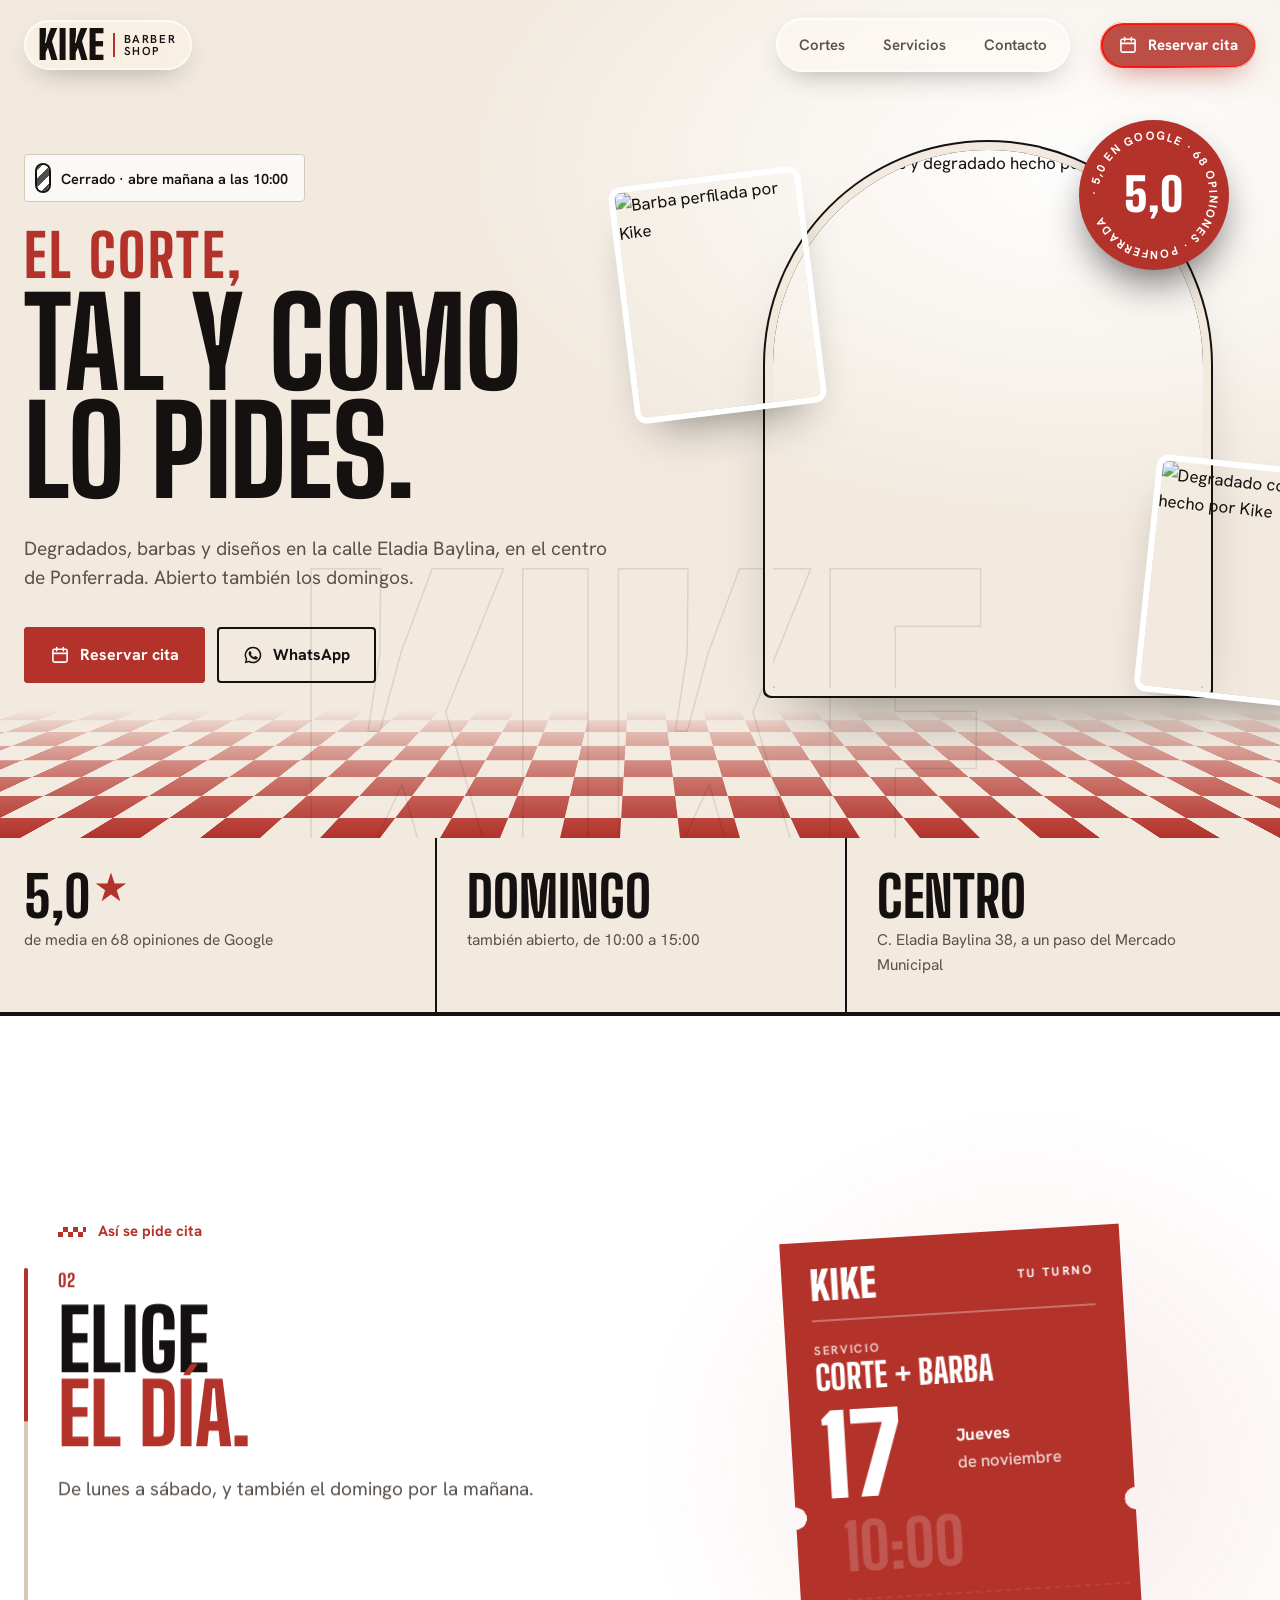
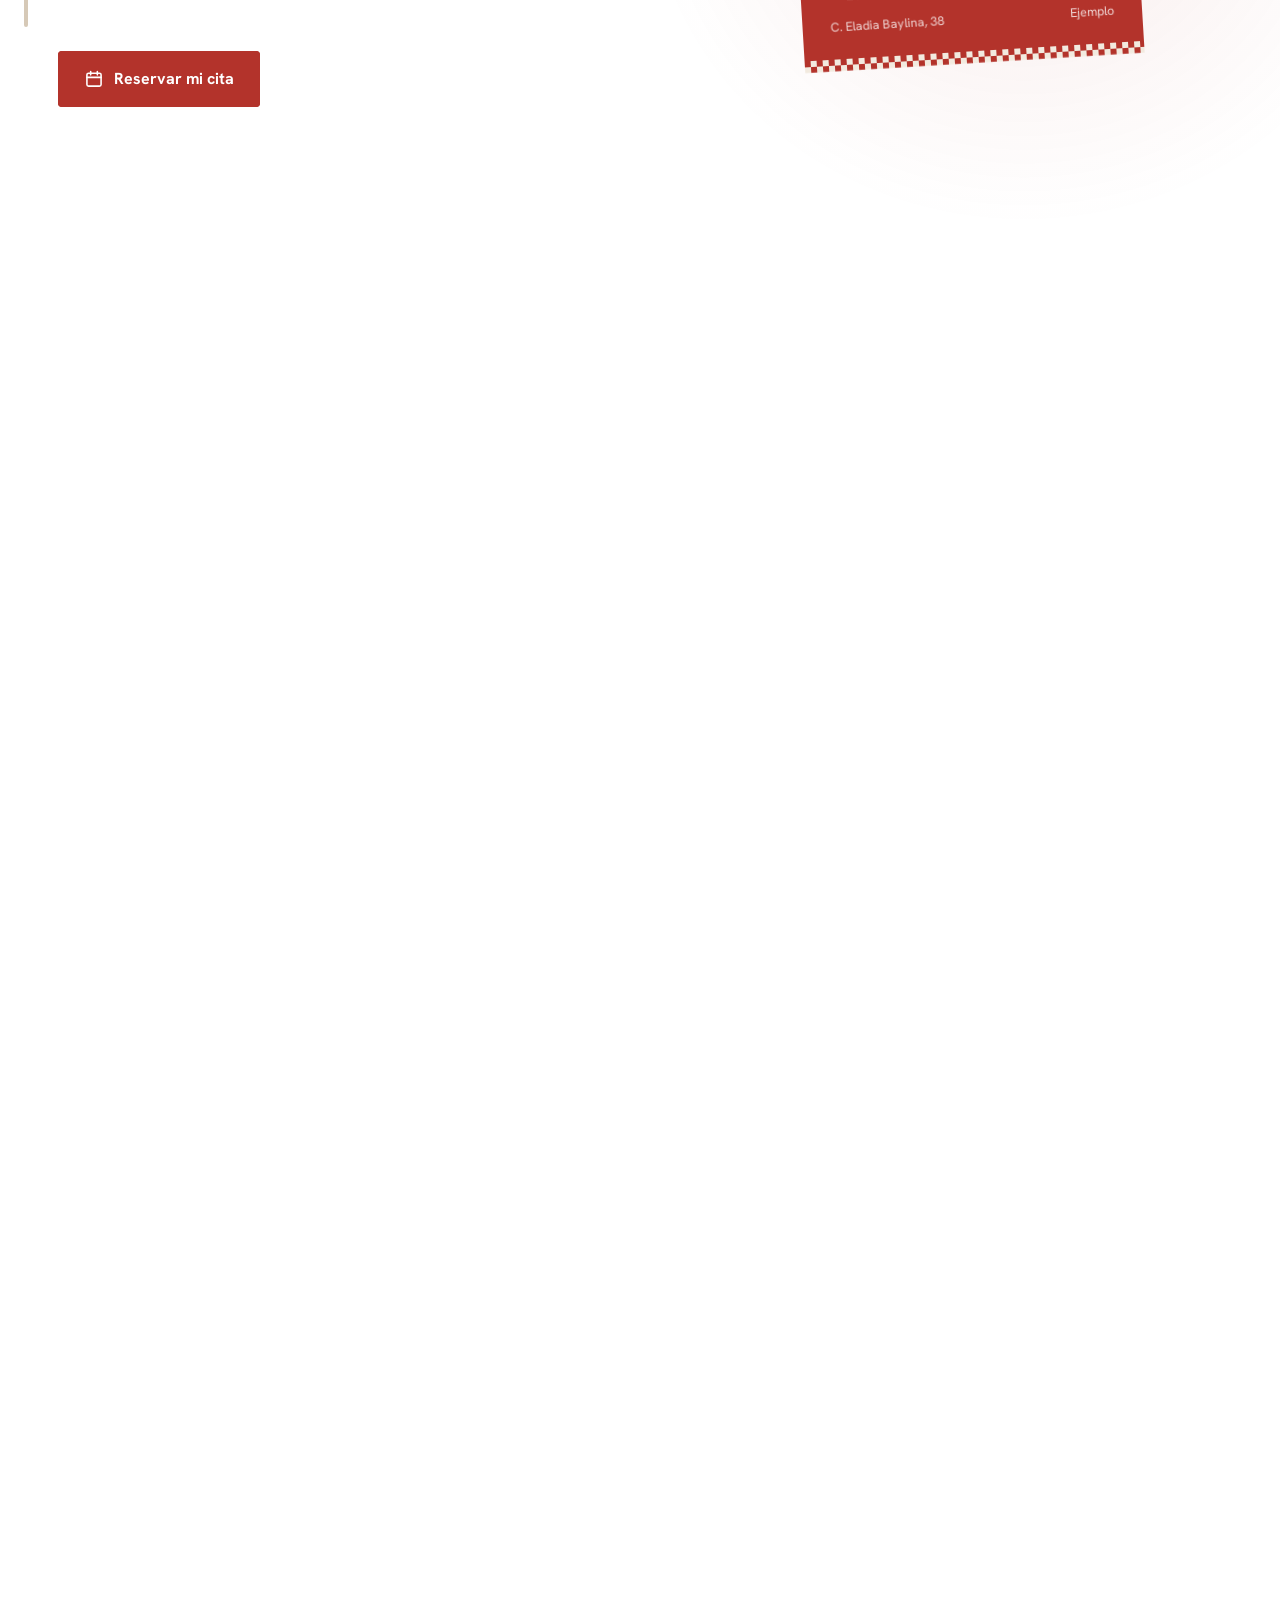
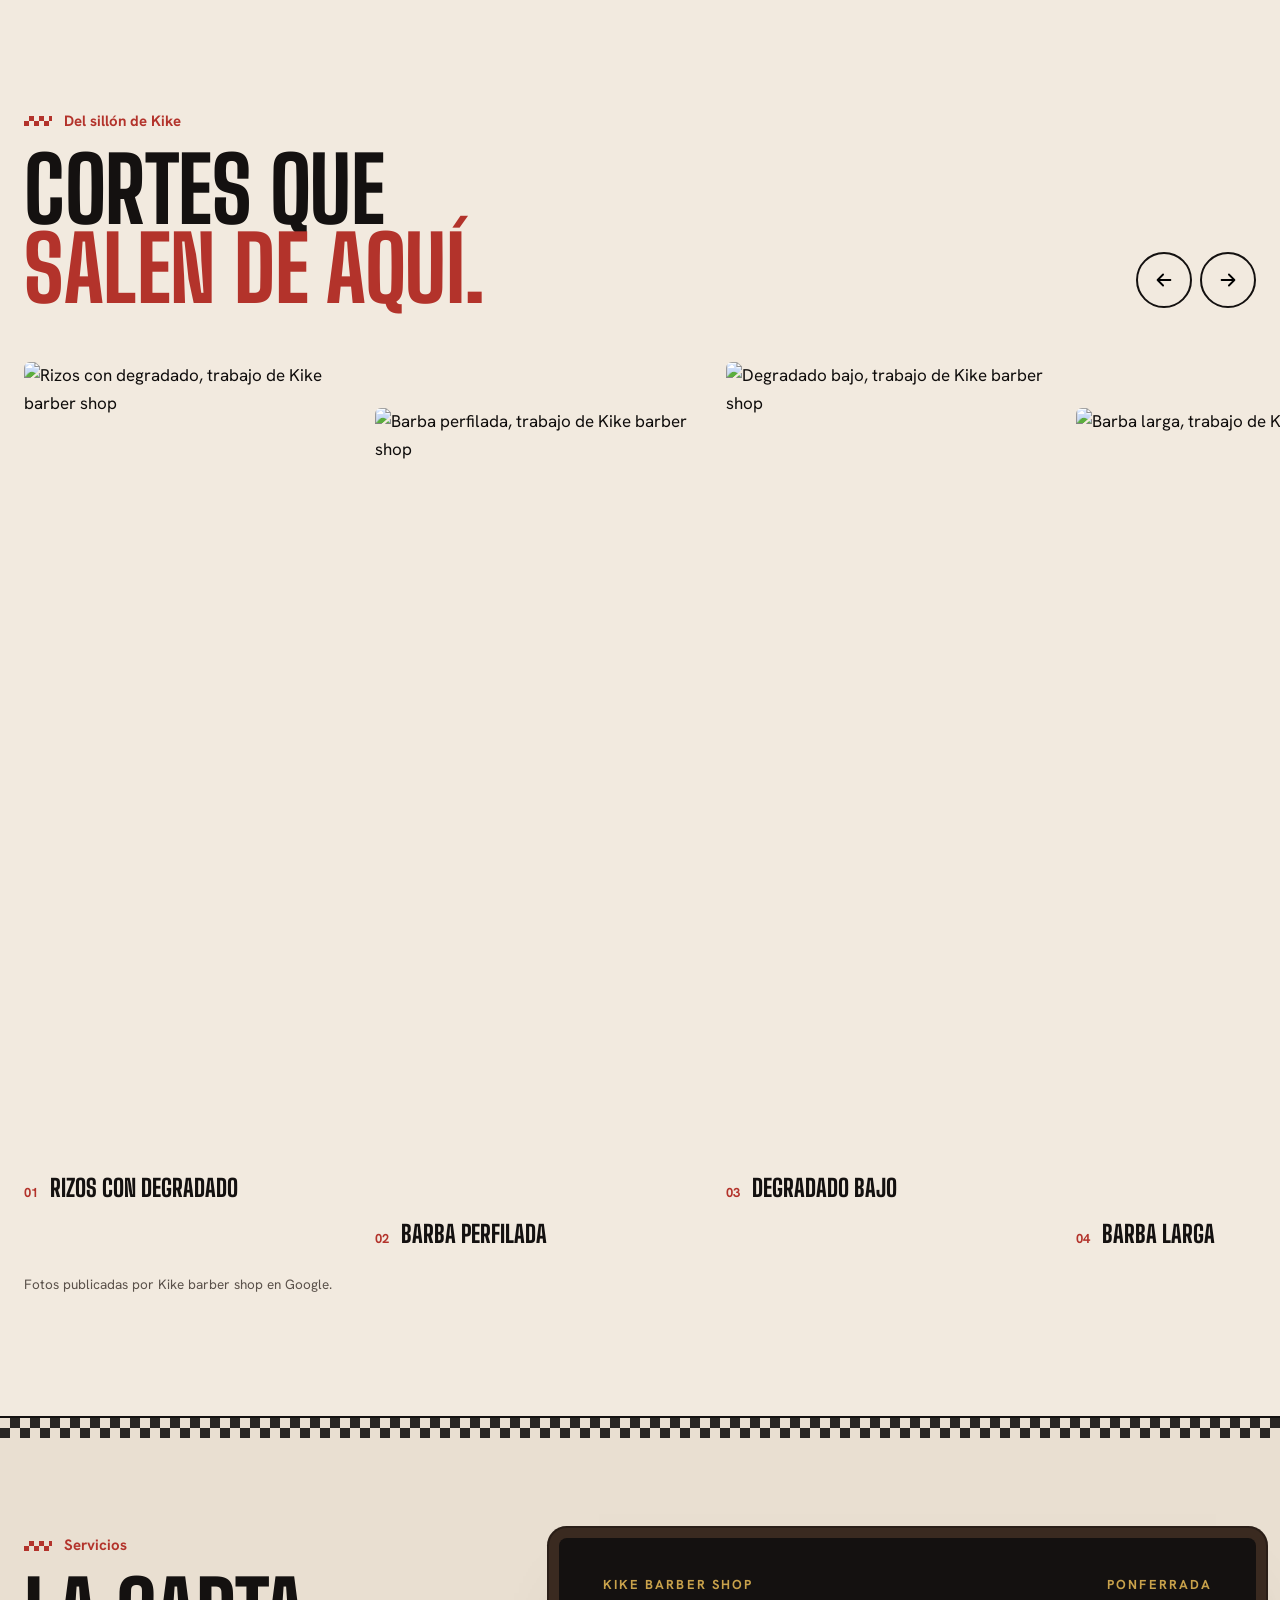
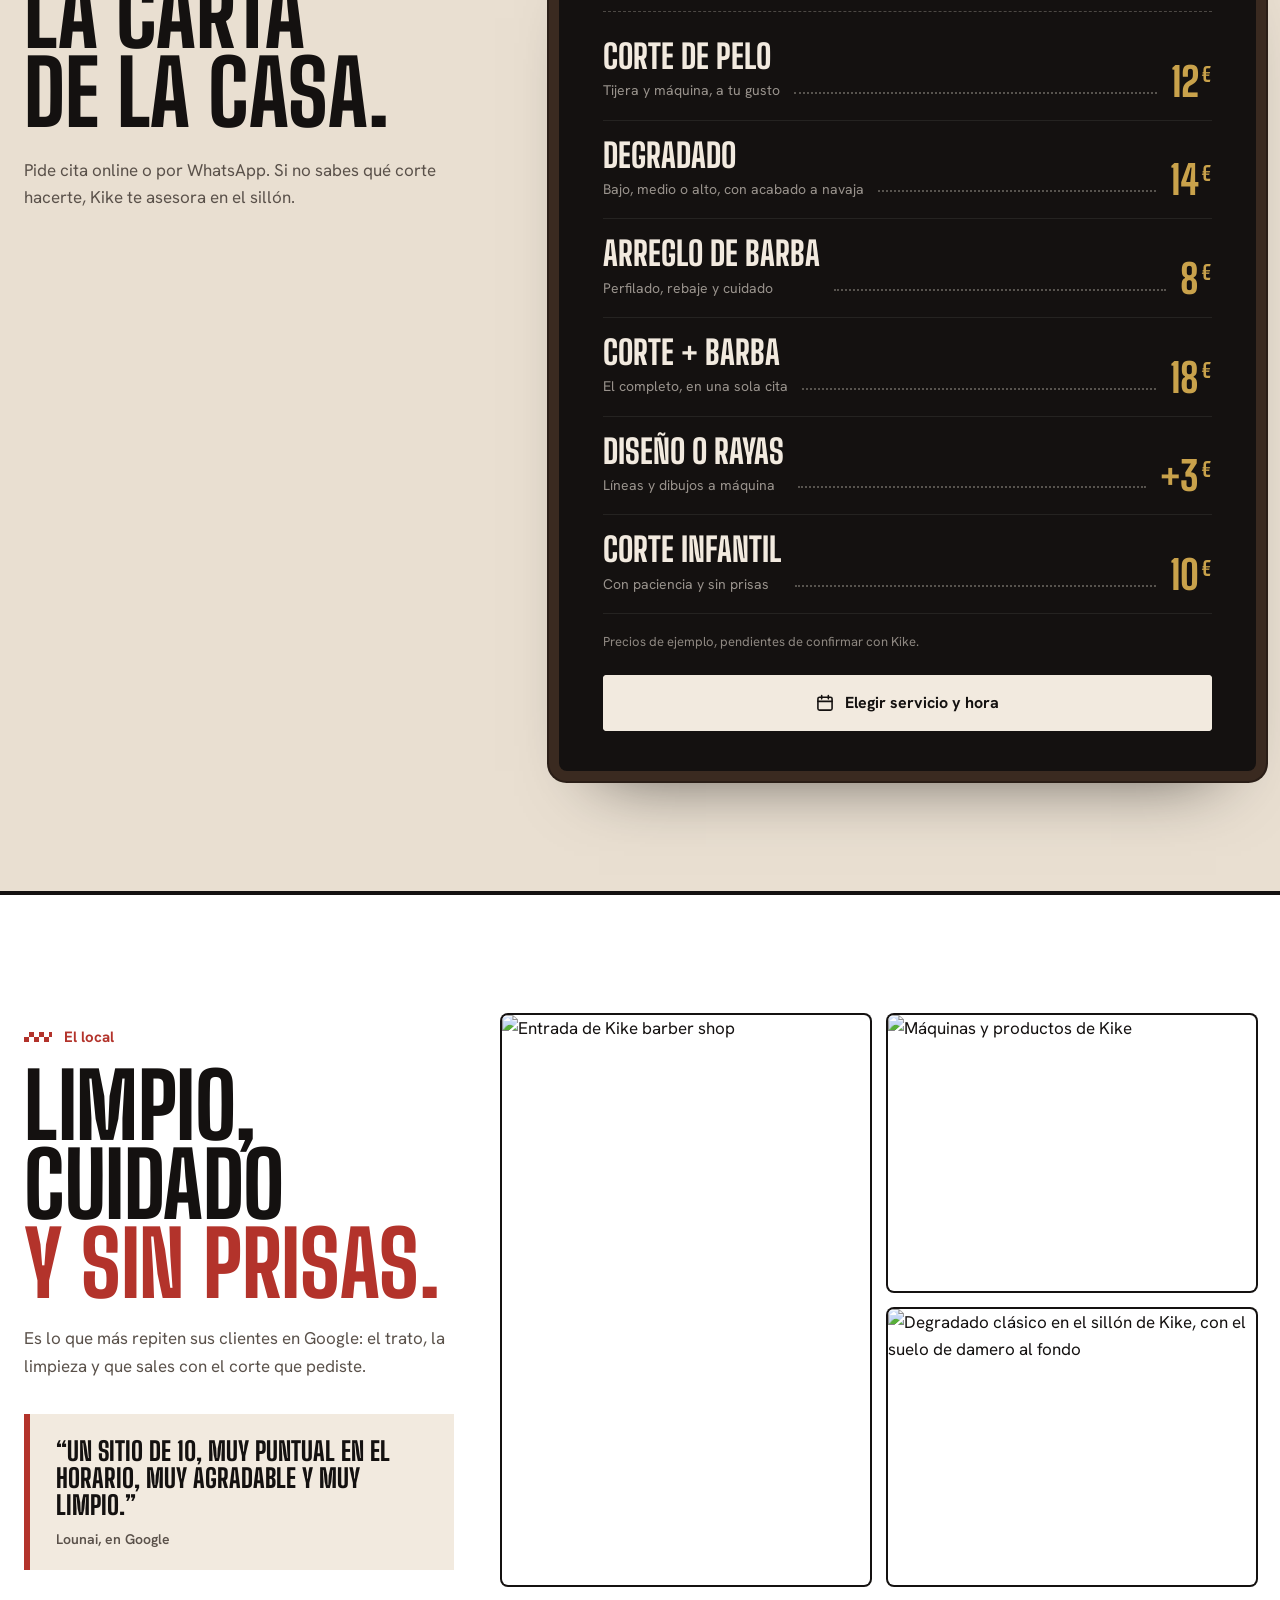
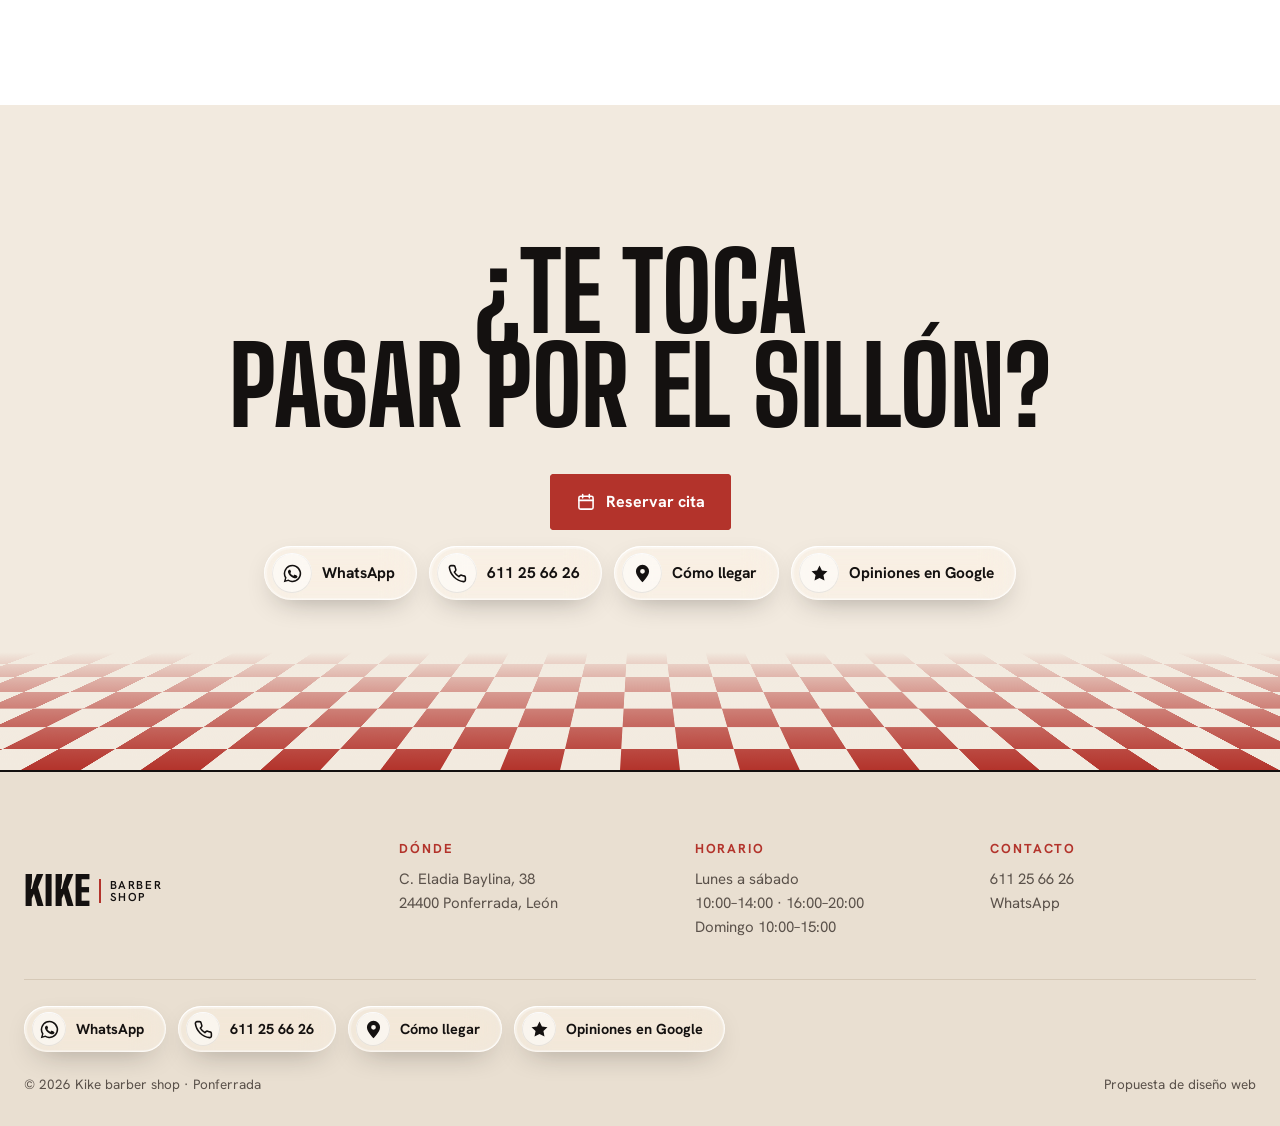
==== commit eaee24b8: "Botones de contacto: vidrio como el header y color solo al pasar por encima Co-Authored-By: Claude O" ====
--- a/index.html
+++ b/index.html
@@ -2,7 +2,7 @@
 <title>Kike barber shop · Barbería en Ponferrada</title><meta name="description" content="Barbería en Ponferrada: degradados, barbas, diseños y corte infantil. 5,0 en Google con 68 opiniones. Abierto también los domingos."><meta name="theme-color" content="#F4EDE3">
 <meta property="og:title" content="Kike barber shop · Barbería en Ponferrada"><meta property="og:description" content="Barbería en Ponferrada: degradados, barbas, diseños y corte infantil. 5,0 en Google con 68 opiniones. Abierto también los domingos."><meta property="og:image" content="https://lh3.googleusercontent.com/gps-cs-s/ANWiy9RfuHprUc3rnGcbM1A3zyf-CvxKDJDVWgKjWtLr16iZ3Kpk7zFpc_dN17jgUL-Ly8LM2PEFmnRR-L3FlOThOI7XkKhNLvNIBvD1MApnAXcPjlcRmmvzC1u2RWUtA8MP3RVNOuKhHUnoWady=w1200-k-no">
 <link rel="preconnect" href="https://fonts.googleapis.com"><link rel="preconnect" href="https://fonts.gstatic.com" crossorigin>
-<link href="https://fonts.googleapis.com/css2?family=Big+Shoulders+Display:wght@500;700;800;900&family=Hanken+Grotesk:wght@400;500;600;700&display=swap" rel="stylesheet"><link rel="stylesheet" href="styles.css?v=13">
+<link href="https://fonts.googleapis.com/css2?family=Big+Shoulders+Display:wght@500;700;800;900&family=Hanken+Grotesk:wght@400;500;600;700&display=swap" rel="stylesheet"><link rel="stylesheet" href="styles.css?v=14">
 <link rel="icon" href="data:image/svg+xml,%3Csvg xmlns='http://www.w3.org/2000/svg' viewBox='0 0 32 32'%3E%3Crect width='32' height='32' rx='6' fill='%23141110'/%3E%3Ctext x='16' y='24' font-family='Arial Black' font-size='20' text-anchor='middle' fill='%23F2EADF'%3EK%3C/text%3E%3C/svg%3E">
 </head><body class="p-index">
 <header class="top"><div class="wrap tin">
@@ -114,4 +114,4 @@
  <div class="pie-b"><span>© 2026 Kike barber shop · Ponferrada</span><span>Propuesta de diseño web</span></div>
 </div></footer>
 <script>window.KK_HOURS=[[["10:00", "14:00"], ["16:00", "20:00"]], [["10:00", "14:00"], ["16:00", "20:00"]], [["10:00", "14:00"], ["16:00", "20:00"]], [["10:00", "14:00"], ["16:00", "20:00"]], [["10:00", "14:00"], ["16:00", "20:00"]], [["10:00", "14:00"], ["16:00", "20:00"]], [["10:00", "15:00"]]];window.KK_WA="https://wa.me/34611256626";</script>
-<script src="app.js?v=13"></script></body></html>+<script src="app.js?v=14"></script></body></html>
--- a/styles.css
+++ b/styles.css
@@ -454,34 +454,29 @@
 @media(max-height:700px) and (max-width:1000px){.htk{width:210px}.htk-dia b{font-size:56px}.htk-hora b{font-size:34px}.hs-t{min-height:250px}}
 @media(prefers-reduced-motion:reduce){.historia{height:auto}.hs-stage{position:relative;height:auto;padding:100px 0}}
 
-/* ================= BOTONES DE CONTACTO: color de cada red, efecto vidrio ================= */
+/* ================= BOTONES DE CONTACTO: vidrio como el header, color al pasar por encima ================= */
 .redes{display:flex;flex-wrap:wrap;gap:12px}
-.rd{--c:#25D366;--fg:#fff;position:relative;isolation:isolate;overflow:hidden;display:inline-flex;align-items:center;gap:10px;height:54px;padding:0 22px 0 8px;border-radius:999px;text-decoration:none;font:700 15.5px/1 var(--b);color:var(--fg);
- background:linear-gradient(180deg,color-mix(in srgb,var(--c) 70%,#fff) 0%,color-mix(in srgb,var(--c) 88%,transparent) 48%,color-mix(in srgb,var(--c) 78%,#000 6%) 100%);
- backdrop-filter:blur(12px) saturate(1.6);-webkit-backdrop-filter:blur(12px) saturate(1.6);
- box-shadow:inset 0 1px 1px rgba(255,255,255,.75),inset 0 -2px 6px rgba(0,0,0,.14),0 0 0 1px color-mix(in srgb,var(--c) 60%,#000 25%),0 12px 26px -14px var(--c);
- transition:transform .25s var(--ease),box-shadow .3s}
-.rd::before{content:"";position:absolute;inset:1px 1px 52% 1px;border-radius:999px 999px 40% 40%/999px 999px 14px 14px;background:linear-gradient(rgba(255,255,255,.55),rgba(255,255,255,0));z-index:-1;pointer-events:none}
-.rd::after{content:"";position:absolute;top:0;bottom:0;width:40%;left:-60%;background:linear-gradient(100deg,transparent,rgba(255,255,255,.55),transparent);transform:skewX(-18deg);transition:left .7s var(--ease);pointer-events:none}
-.rd:hover{transform:translateY(-2px);box-shadow:inset 0 1px 1px rgba(255,255,255,.8),inset 0 -2px 6px rgba(0,0,0,.14),0 0 0 1px color-mix(in srgb,var(--c) 60%,#000 25%),0 18px 32px -14px var(--c)}
-.rd:hover::after{left:130%}
+.rd{--c:#25D366;--fg:#fff;--ang:135deg;position:relative;isolation:isolate;display:inline-flex;align-items:center;gap:10px;height:54px;padding:0 22px 0 8px;border-radius:999px;text-decoration:none;font:700 15.5px/1 var(--b);color:var(--tinta);
+ background:rgba(255,255,255,.3);backdrop-filter:blur(16px) saturate(1.7);-webkit-backdrop-filter:blur(16px) saturate(1.7);
+ box-shadow:inset 0 1px 1px rgba(255,255,255,.75),inset 0 -1px 1px rgba(255,255,255,.2),0 10px 30px -14px rgba(23,17,15,.45);
+ transition:background .35s,color .3s,box-shadow .35s,transform .25s var(--ease)}
+.rd::before{content:"";position:absolute;inset:0;border-radius:inherit;padding:2.5px;backdrop-filter:blur(.6px) brightness(1.55) saturate(2.4) contrast(1.15);-webkit-backdrop-filter:blur(.6px) brightness(1.55) saturate(2.4) contrast(1.15);-webkit-mask:linear-gradient(#000 0 0) content-box,linear-gradient(#000 0 0);-webkit-mask-composite:xor;mask:linear-gradient(#000 0 0) content-box exclude,linear-gradient(#000 0 0);pointer-events:none;z-index:1}
+.rd::after{content:"";position:absolute;inset:0;border-radius:inherit;padding:1.2px;background:linear-gradient(var(--ang),rgba(255,255,255,.95),rgba(255,255,255,.08) 32%,rgba(255,255,255,0) 55%,rgba(255,255,255,.55) 85%,rgba(255,255,255,.9));-webkit-mask:linear-gradient(#000 0 0) content-box,linear-gradient(#000 0 0);-webkit-mask-composite:xor;mask:linear-gradient(#000 0 0) content-box exclude,linear-gradient(#000 0 0);pointer-events:none;z-index:2}
+.rd-i{display:grid;place-items:center;width:40px;height:40px;border-radius:50%;background:rgba(255,255,255,.55);box-shadow:inset 0 1px 1px #fff,inset 0 0 0 1px rgba(23,17,15,.08);color:var(--tinta);transition:background .35s,color .3s}
+.rd-i svg{width:21px;height:21px}
+.rd:hover,.rd:focus-visible{background:color-mix(in srgb,var(--c) 86%,transparent);color:var(--fg);box-shadow:inset 0 1px 1px rgba(255,255,255,.6),inset 0 -1px 1px rgba(255,255,255,.2),0 14px 30px -12px var(--c);transform:translateY(-2px)}
+.rd:hover .rd-i,.rd:focus-visible .rd-i{background:rgba(255,255,255,.24);color:var(--fg)}
 .rd:active{transform:scale(.97)}
-.rd-i{display:grid;place-items:center;width:40px;height:40px;border-radius:50%;background:rgba(255,255,255,.22);box-shadow:inset 0 1px 1px rgba(255,255,255,.6),inset 0 0 0 1px rgba(255,255,255,.25)}
-.rd-i svg{width:21px;height:21px;filter:drop-shadow(0 1px 1px rgba(0,0,0,.2))}
-.rd span:last-child{text-shadow:0 1px 1px rgba(0,0,0,.18)}
 .rd-wa{--c:#25D366}
 .rd-tl{--c:#0A84FF}
 .rd-gm{--c:#EA4335}
 .rd-gr{--c:#FBBC04;--fg:#3B2A00}
-.rd-gr span:last-child{text-shadow:0 1px 0 rgba(255,255,255,.4)}
-.rd-gr .rd-i{background:rgba(255,255,255,.35)}
 /* dónde van */
 .ci-r{justify-content:center;margin-top:16px}
 .pie-r{padding:26px 0 0}
 .pie-r .rd{height:46px;font-size:14.5px}.pie-r .rd-i{width:34px;height:34px}
 .redes.grande{display:grid;grid-template-columns:repeat(4,1fr);gap:14px;margin-bottom:80px}
 .redes.grande .rd{height:auto;flex-direction:column;align-items:flex-start;gap:30px;padding:22px 22px 24px;border-radius:22px;font:800 24px/1 var(--d);text-transform:uppercase}
-.redes.grande .rd::before{border-radius:22px 22px 50% 50%/22px 22px 18px 18px}
 .redes.grande .rd-i{width:54px;height:54px}.redes.grande .rd-i svg{width:26px;height:26px}
 @media(max-width:1000px){.redes.grande{grid-template-columns:1fr 1fr}}
 @media(max-width:620px){.ci-r .rd,.pie-r .rd{flex:1 1 calc(50% - 6px);justify-content:flex-start}.ci-r .rd span:last-child,.pie-r .rd span:last-child{font-size:13.5px}}
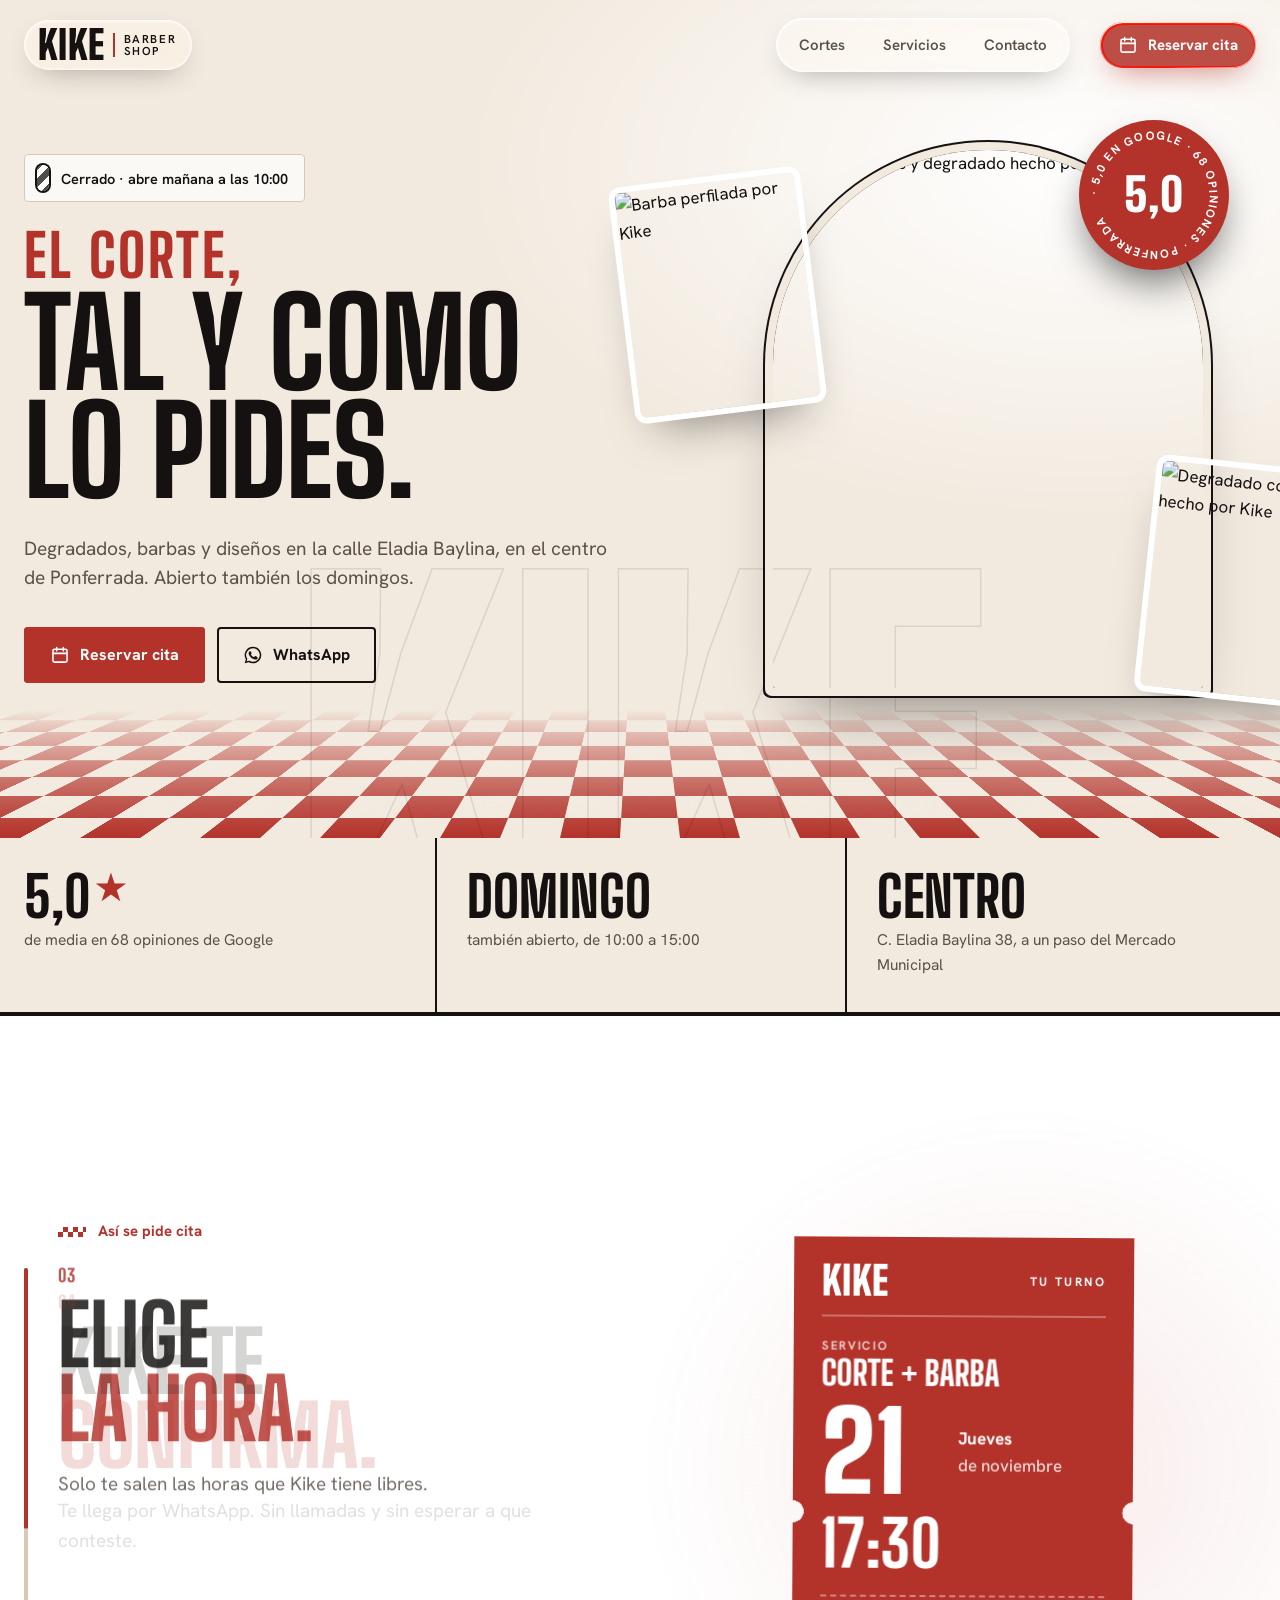
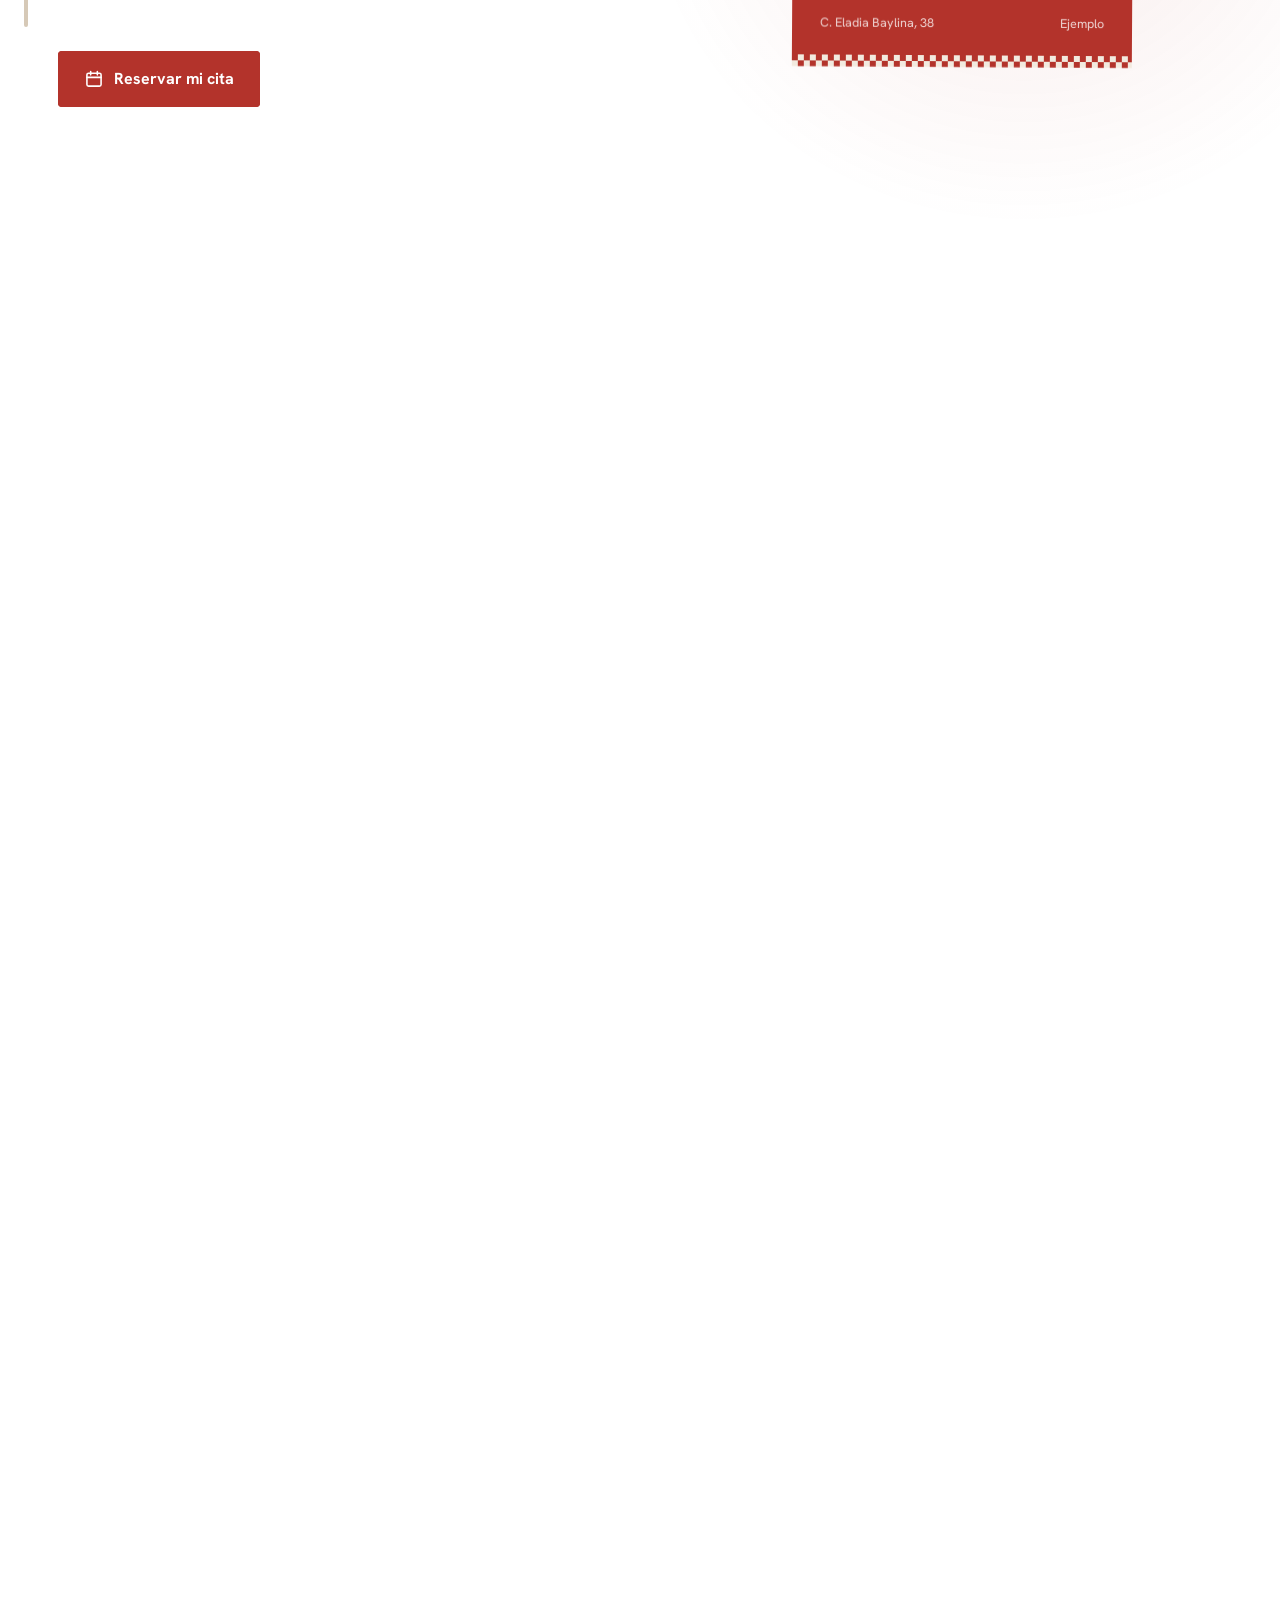
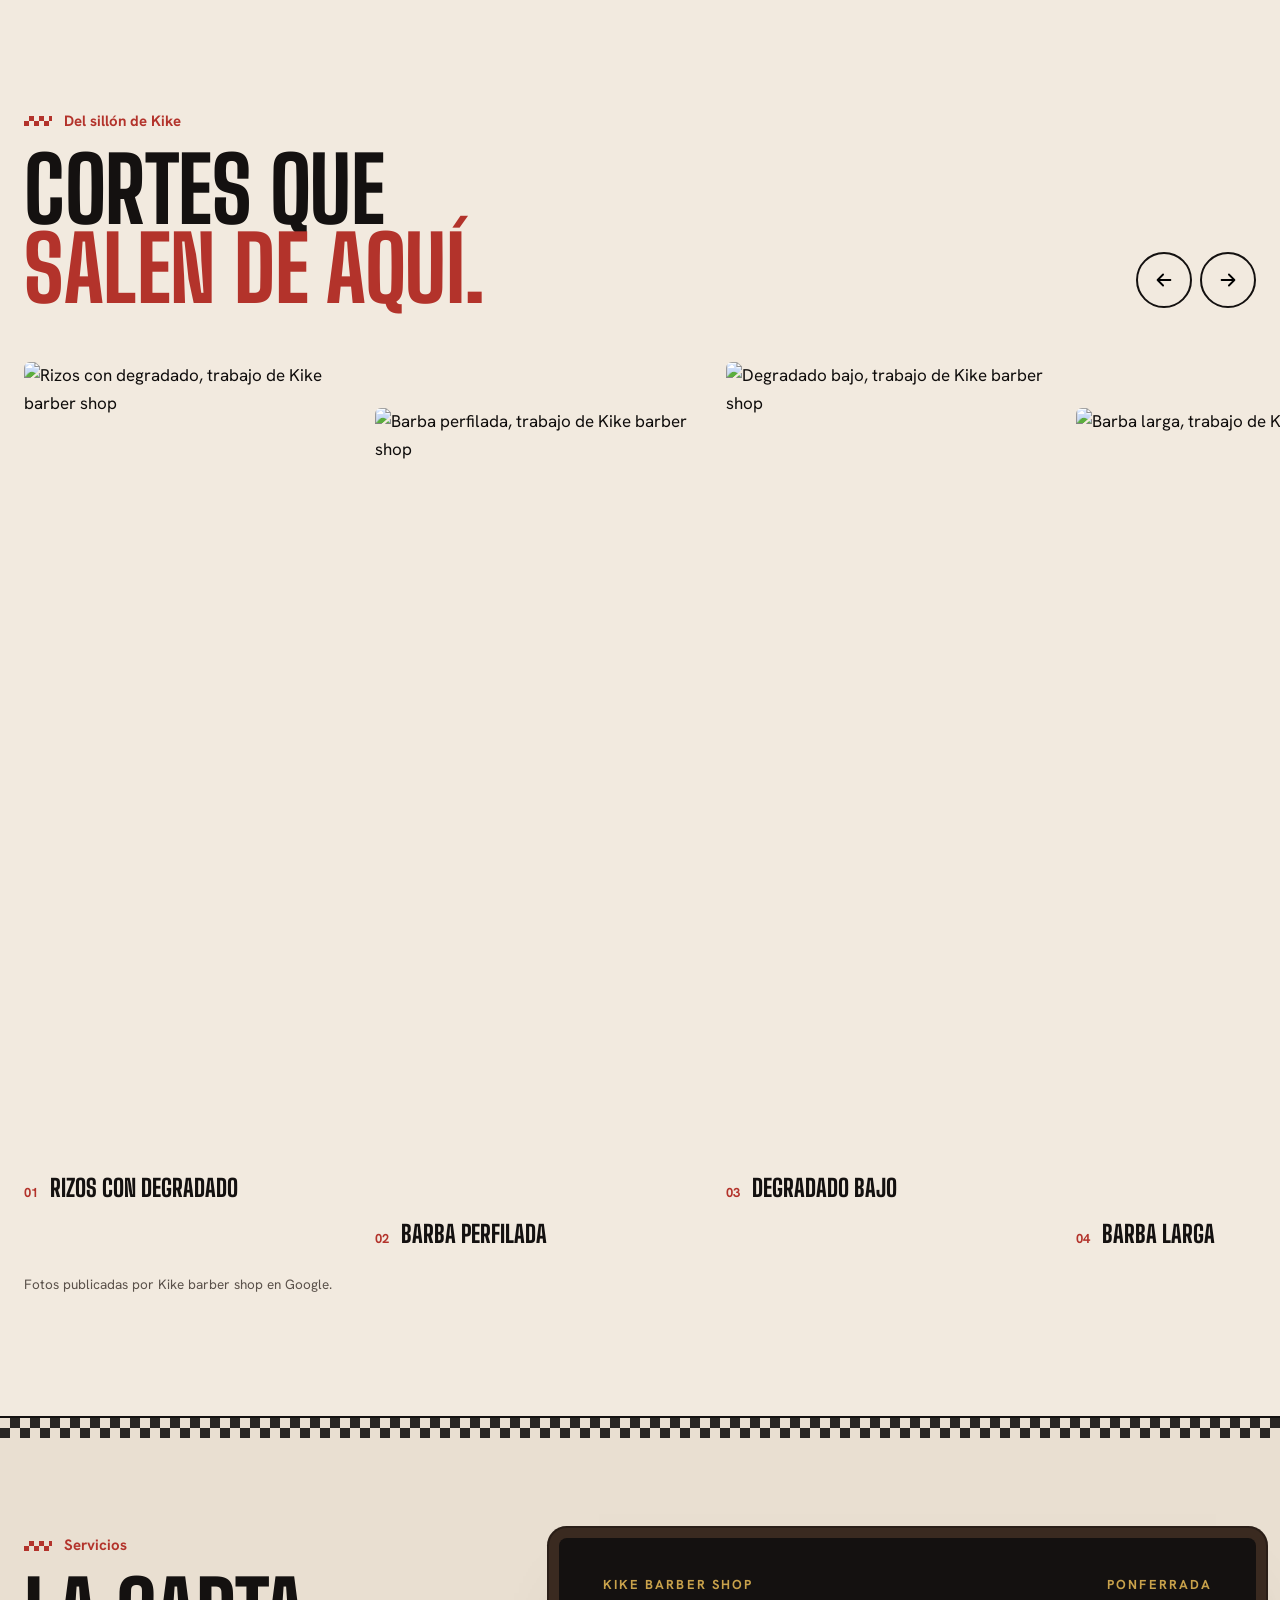
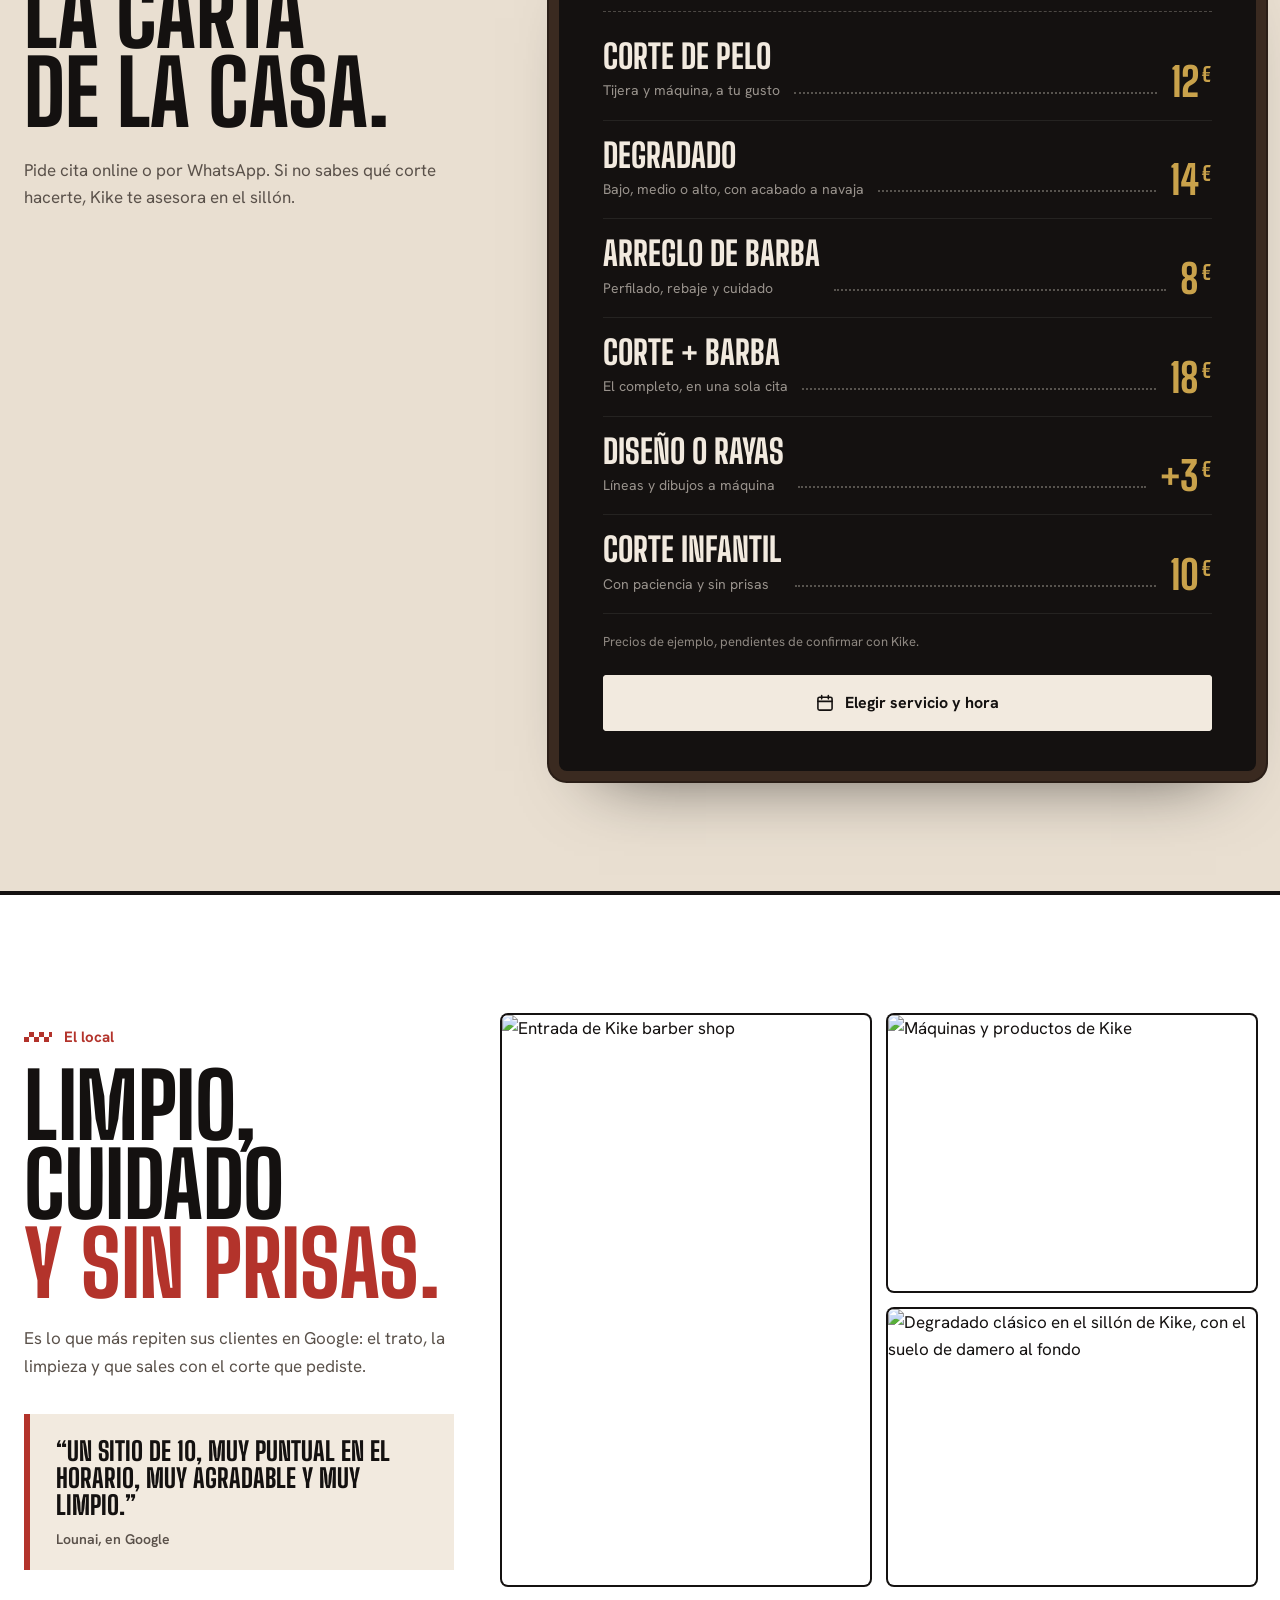
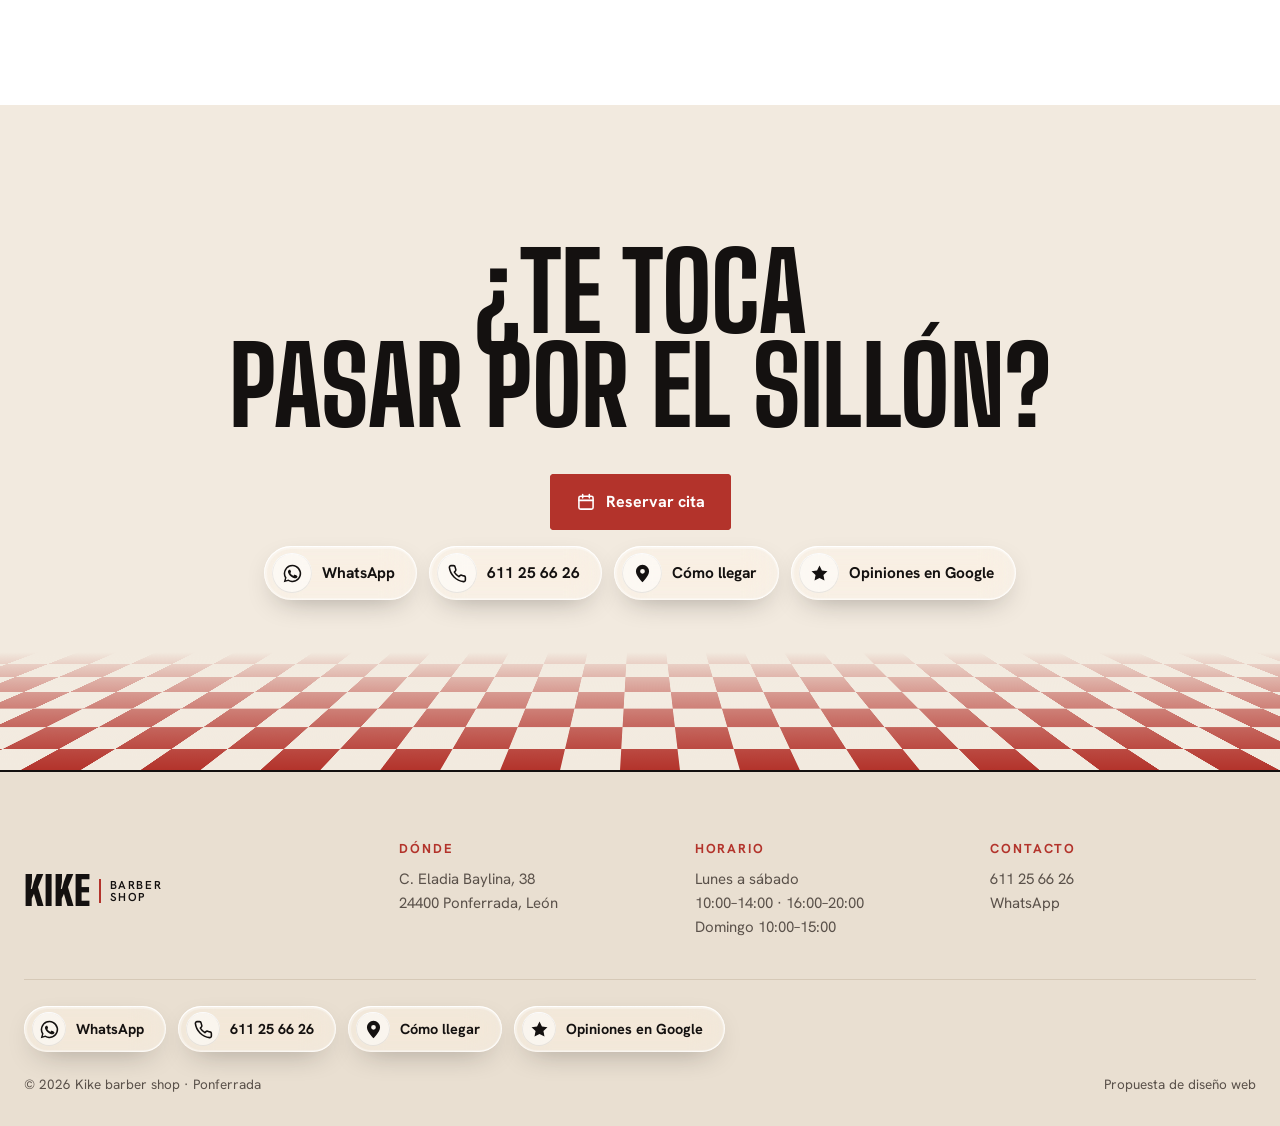
==== commit 74363b77: "Panel de control: horario, días cerrados y horas bloqueadas que la web respeta al reservar Las citas" ====
--- a/index.html
+++ b/index.html
@@ -2,16 +2,16 @@
 <title>Kike barber shop · Barbería en Ponferrada</title><meta name="description" content="Barbería en Ponferrada: degradados, barbas, diseños y corte infantil. 5,0 en Google con 68 opiniones. Abierto también los domingos."><meta name="theme-color" content="#F4EDE3">
 <meta property="og:title" content="Kike barber shop · Barbería en Ponferrada"><meta property="og:description" content="Barbería en Ponferrada: degradados, barbas, diseños y corte infantil. 5,0 en Google con 68 opiniones. Abierto también los domingos."><meta property="og:image" content="https://lh3.googleusercontent.com/gps-cs-s/ANWiy9RfuHprUc3rnGcbM1A3zyf-CvxKDJDVWgKjWtLr16iZ3Kpk7zFpc_dN17jgUL-Ly8LM2PEFmnRR-L3FlOThOI7XkKhNLvNIBvD1MApnAXcPjlcRmmvzC1u2RWUtA8MP3RVNOuKhHUnoWady=w1200-k-no">
 <link rel="preconnect" href="https://fonts.googleapis.com"><link rel="preconnect" href="https://fonts.gstatic.com" crossorigin>
-<link href="https://fonts.googleapis.com/css2?family=Big+Shoulders+Display:wght@500;700;800;900&family=Hanken+Grotesk:wght@400;500;600;700&display=swap" rel="stylesheet"><link rel="stylesheet" href="styles.css?v=14">
+<link href="https://fonts.googleapis.com/css2?family=Big+Shoulders+Display:wght@500;700;800;900&family=Hanken+Grotesk:wght@400;500;600;700&display=swap" rel="stylesheet"><link rel="stylesheet" href="styles.css?v=15">
 <link rel="icon" href="data:image/svg+xml,%3Csvg xmlns='http://www.w3.org/2000/svg' viewBox='0 0 32 32'%3E%3Crect width='32' height='32' rx='6' fill='%23141110'/%3E%3Ctext x='16' y='24' font-family='Arial Black' font-size='20' text-anchor='middle' fill='%23F2EADF'%3EK%3C/text%3E%3C/svg%3E">
 </head><body class="p-index">
 <header class="top"><div class="wrap tin">
- <a class="logo vidrio" href="index.html?v=13" aria-label="Kike barber shop, inicio"><span class="lg-k">KIKE</span><span class="lg-b">barber<br>shop</span></a>
- <nav class="nav vidrio" aria-label="Principal"><a href="index.html#cortes?v=13">Cortes</a><a href="index.html#servicios?v=13">Servicios</a><a href="contacto.html?v=13">Contacto</a></nav>
- <a class="btn rojo hcta vidrio" href="reservar.html?v=13"><svg viewBox="0 0 24 24" aria-hidden="true"><g fill="none" stroke="currentColor" stroke-width="1.9" stroke-linecap="round"><rect x="3.5" y="5" width="17" height="15.5" rx="2"/><path d="M3.5 10h17M8 3v4M16 3v4"/></g></svg> Reservar cita</a>
+ <a class="logo vidrio" href="index.html?v=15" aria-label="Kike barber shop, inicio"><span class="lg-k">KIKE</span><span class="lg-b">barber<br>shop</span></a>
+ <nav class="nav vidrio" aria-label="Principal"><a href="index.html#cortes?v=15">Cortes</a><a href="index.html#servicios?v=15">Servicios</a><a href="contacto.html?v=15">Contacto</a></nav>
+ <a class="btn rojo hcta vidrio" href="reservar.html?v=15"><svg viewBox="0 0 24 24" aria-hidden="true"><g fill="none" stroke="currentColor" stroke-width="1.9" stroke-linecap="round"><rect x="3.5" y="5" width="17" height="15.5" rx="2"/><path d="M3.5 10h17M8 3v4M16 3v4"/></g></svg> Reservar cita</a>
  <button class="burger vidrio" aria-label="Abrir menú" aria-expanded="false" aria-controls="mm"><i></i><i></i></button>
 </div></header>
-<div class="mm" id="mm" aria-hidden="true"><a class="ml" href="index.html#cortes?v=13">Cortes</a><a class="ml" href="index.html#servicios?v=13">Servicios</a><a class="ml" href="contacto.html?v=13">Contacto</a><a class="btn rojo" href="reservar.html?v=13">Reservar cita</a></div>
+<div class="mm" id="mm" aria-hidden="true"><a class="ml" href="index.html#cortes?v=15">Cortes</a><a class="ml" href="index.html#servicios?v=15">Servicios</a><a class="ml" href="contacto.html?v=15">Contacto</a><a class="btn rojo" href="reservar.html?v=15">Reservar cita</a></div>
 <main>
 <section class="hero" data-paso="Bienvenido|Kike barber shop, en el centro de Ponferrada.">
  <div class="suelo" aria-hidden="true"></div>
@@ -20,7 +20,7 @@
    <p class="estado rv" data-open><span class="poste" aria-hidden="true"><i></i></span><span>Lunes a sábado 10–14 · 16–20</span></p>
    <h1 class="rv"><span class="h1a">El corte,</span><span class="h1b">tal y como<br>lo pides.</span></h1>
    <p class="lead rv">Degradados, barbas y diseños en la calle Eladia Baylina, en el centro de Ponferrada. Abierto también los domingos.</p>
-   <div class="hb rv"><a class="btn rojo" href="reservar.html?v=13"><svg viewBox="0 0 24 24" aria-hidden="true"><g fill="none" stroke="currentColor" stroke-width="1.9" stroke-linecap="round"><rect x="3.5" y="5" width="17" height="15.5" rx="2"/><path d="M3.5 10h17M8 3v4M16 3v4"/></g></svg> Reservar cita</a><a class="btn osc sw wa" href="https://wa.me/34611256626" target="_blank" rel="noopener"><svg viewBox="0 0 24 24" aria-hidden="true"><path fill="currentColor" d="M12 2a10 10 0 0 0-8.6 15.1L2 22l5-1.3A10 10 0 1 0 12 2zm0 18.2c-1.5 0-3-.4-4.3-1.2l-.3-.2-3 .8.8-2.9-.2-.3A8.2 8.2 0 1 1 12 20.2zm4.5-6.1c-.2-.1-1.5-.7-1.7-.8-.2-.1-.4-.1-.6.1l-.8 1c-.1.2-.3.2-.5.1a6.7 6.7 0 0 1-3.3-2.9c-.3-.4.2-.4.7-1.4.1-.2 0-.3 0-.4l-.8-1.8c-.2-.5-.4-.4-.6-.4h-.5a1 1 0 0 0-.7.3c-.2.3-.9.9-.9 2.2s1 2.6 1.1 2.7c.1.2 1.9 2.9 4.6 4 1.7.7 2.4.8 3.2.7.5-.1 1.5-.6 1.8-1.2.2-.6.2-1.1.1-1.2l-.5-.3z"/></svg> WhatsApp</a></div>
+   <div class="hb rv"><a class="btn rojo" href="reservar.html?v=15"><svg viewBox="0 0 24 24" aria-hidden="true"><g fill="none" stroke="currentColor" stroke-width="1.9" stroke-linecap="round"><rect x="3.5" y="5" width="17" height="15.5" rx="2"/><path d="M3.5 10h17M8 3v4M16 3v4"/></g></svg> Reservar cita</a><a class="btn osc sw wa" href="https://wa.me/34611256626" target="_blank" rel="noopener"><svg viewBox="0 0 24 24" aria-hidden="true"><path fill="currentColor" d="M12 2a10 10 0 0 0-8.6 15.1L2 22l5-1.3A10 10 0 1 0 12 2zm0 18.2c-1.5 0-3-.4-4.3-1.2l-.3-.2-3 .8.8-2.9-.2-.3A8.2 8.2 0 1 1 12 20.2zm4.5-6.1c-.2-.1-1.5-.7-1.7-.8-.2-.1-.4-.1-.6.1l-.8 1c-.1.2-.3.2-.5.1a6.7 6.7 0 0 1-3.3-2.9c-.3-.4.2-.4.7-1.4.1-.2 0-.3 0-.4l-.8-1.8c-.2-.5-.4-.4-.6-.4h-.5a1 1 0 0 0-.7.3c-.2.3-.9.9-.9 2.2s1 2.6 1.1 2.7c.1.2 1.9 2.9 4.6 4 1.7.7 2.4.8 3.2.7.5-.1 1.5-.6 1.8-1.2.2-.6.2-1.1.1-1.2l-.5-.3z"/></svg> WhatsApp</a></div>
   </div>
   <div class="hfoto rv">
    <figure class="flot fl1"><img src="https://lh3.googleusercontent.com/gps-cs-s/ANWiy9Tg1fYkoj2TBumb2CvrZpPDjjvjEFpPvGXaPaAjYHPiRYm6h66E7PeSXn3DsdwHWIb9m7YMZaSzhhyzNrNTUPUjHC4c_rDr6hQUklLmuPOB6o6yYzsOwC2Hf6KR0h5cTODGhLTY35cUfEM=w600-k-no" alt="Barba perfilada por Kike" width="300" height="375"></figure>
@@ -50,7 +50,7 @@
      <li data-hp="2"><span>03</span><h2>Elige<br><span class="rojo-t">la hora.</span></h2><p>Solo te salen las horas que Kike tiene libres.</p></li>
      <li data-hp="3"><span>04</span><h2>Kike te<br><span class="rojo-t">confirma.</span></h2><p>Te llega por WhatsApp. Sin llamadas y sin esperar a que conteste.</p></li>
     </ol>
-    <a class="btn rojo hs-cta" href="reservar.html?v=13"><svg viewBox="0 0 24 24" aria-hidden="true"><g fill="none" stroke="currentColor" stroke-width="1.9" stroke-linecap="round"><rect x="3.5" y="5" width="17" height="15.5" rx="2"/><path d="M3.5 10h17M8 3v4M16 3v4"/></g></svg> Reservar mi cita</a>
+    <a class="btn rojo hs-cta" href="reservar.html?v=15"><svg viewBox="0 0 24 24" aria-hidden="true"><g fill="none" stroke="currentColor" stroke-width="1.9" stroke-linecap="round"><rect x="3.5" y="5" width="17" height="15.5" rx="2"/><path d="M3.5 10h17M8 3v4M16 3v4"/></g></svg> Reservar mi cita</a>
    </div>
    <div class="hs-tk" aria-hidden="true">
     <div class="htk" data-htk>
@@ -83,7 +83,7 @@
   <div class="pz-h"><span>Kike barber shop</span><span>Ponferrada</span></div>
   <ul><li><div><b>Corte de pelo</b><small>Tijera y máquina, a tu gusto</small></div><i></i><em>12<sup>€</sup></em></li><li><div><b>Degradado</b><small>Bajo, medio o alto, con acabado a navaja</small></div><i></i><em>14<sup>€</sup></em></li><li><div><b>Arreglo de barba</b><small>Perfilado, rebaje y cuidado</small></div><i></i><em>8<sup>€</sup></em></li><li><div><b>Corte + barba</b><small>El completo, en una sola cita</small></div><i></i><em>18<sup>€</sup></em></li><li><div><b>Diseño o rayas</b><small>Líneas y dibujos a máquina</small></div><i></i><em>+3<sup>€</sup></em></li><li><div><b>Corte infantil</b><small>Con paciencia y sin prisas</small></div><i></i><em>10<sup>€</sup></em></li></ul>
   <p class="pz-n">Precios de ejemplo, pendientes de confirmar con Kike.</p>
-  <a class="btn crema full" href="reservar.html?v=13"><svg viewBox="0 0 24 24" aria-hidden="true"><g fill="none" stroke="currentColor" stroke-width="1.9" stroke-linecap="round"><rect x="3.5" y="5" width="17" height="15.5" rx="2"/><path d="M3.5 10h17M8 3v4M16 3v4"/></g></svg> Elegir servicio y hora</a>
+  <a class="btn crema full" href="reservar.html?v=15"><svg viewBox="0 0 24 24" aria-hidden="true"><g fill="none" stroke="currentColor" stroke-width="1.9" stroke-linecap="round"><rect x="3.5" y="5" width="17" height="15.5" rx="2"/><path d="M3.5 10h17M8 3v4M16 3v4"/></g></svg> Elegir servicio y hora</a>
  </div>
 </div></section>
 
@@ -100,12 +100,12 @@
 
 <section class="cierre" data-paso="Tu turno|Reserva online o escríbele por WhatsApp."><div class="suelo s2" aria-hidden="true"></div><div class="wrap ci">
  <h2 class="rv">¿Te toca<br>pasar por el sillón?</h2>
- <div class="hb rv"><a class="btn rojo" href="reservar.html?v=13"><svg viewBox="0 0 24 24" aria-hidden="true"><g fill="none" stroke="currentColor" stroke-width="1.9" stroke-linecap="round"><rect x="3.5" y="5" width="17" height="15.5" rx="2"/><path d="M3.5 10h17M8 3v4M16 3v4"/></g></svg> Reservar cita</a></div>
+ <div class="hb rv"><a class="btn rojo" href="reservar.html?v=15"><svg viewBox="0 0 24 24" aria-hidden="true"><g fill="none" stroke="currentColor" stroke-width="1.9" stroke-linecap="round"><rect x="3.5" y="5" width="17" height="15.5" rx="2"/><path d="M3.5 10h17M8 3v4M16 3v4"/></g></svg> Reservar cita</a></div>
  <div class="redes rv ci-r"><a class="rd rd-wa" href="https://wa.me/34611256626" target="_blank" rel="noopener"><span class="rd-i"><svg viewBox="0 0 24 24" aria-hidden="true"><path fill="currentColor" d="M12 2a10 10 0 0 0-8.6 15.1L2 22l5-1.3A10 10 0 1 0 12 2zm0 18.2c-1.5 0-3-.4-4.3-1.2l-.3-.2-3 .8.8-2.9-.2-.3A8.2 8.2 0 1 1 12 20.2zm4.5-6.1c-.2-.1-1.5-.7-1.7-.8-.2-.1-.4-.1-.6.1l-.8 1c-.1.2-.3.2-.5.1a6.7 6.7 0 0 1-3.3-2.9c-.3-.4.2-.4.7-1.4.1-.2 0-.3 0-.4l-.8-1.8c-.2-.5-.4-.4-.6-.4h-.5a1 1 0 0 0-.7.3c-.2.3-.9.9-.9 2.2s1 2.6 1.1 2.7c.1.2 1.9 2.9 4.6 4 1.7.7 2.4.8 3.2.7.5-.1 1.5-.6 1.8-1.2.2-.6.2-1.1.1-1.2l-.5-.3z"/></svg></span><span>WhatsApp</span></a><a class="rd rd-tl" href="tel:+34611256626"><span class="rd-i"><svg viewBox="0 0 24 24" aria-hidden="true"><path fill="none" stroke="currentColor" stroke-width="1.8" stroke-linejoin="round" d="M21 16.6v2.8a1.9 1.9 0 0 1-2.1 1.9A18.6 18.6 0 0 1 2.7 5.1 1.9 1.9 0 0 1 4.6 3h2.8a1.9 1.9 0 0 1 1.9 1.6c.1.9.4 1.8.7 2.6a1.9 1.9 0 0 1-.4 2L8.4 10.4a15 15 0 0 0 5.2 5.2l1.2-1.2a1.9 1.9 0 0 1 2-.4c.8.3 1.7.6 2.6.7a1.9 1.9 0 0 1 1.6 1.9z"/></svg></span><span>611 25 66 26</span></a><a class="rd rd-gm" href="https://www.google.com/maps/search/?api=1&query=Kike+barber+shop+Ponferrada" target="_blank" rel="noopener"><span class="rd-i"><svg viewBox="0 0 24 24" aria-hidden="true"><path fill="currentColor" d="M12 2a7.5 7.5 0 0 0-7.5 7.5c0 5.6 7.5 12.5 7.5 12.5s7.5-6.9 7.5-12.5A7.5 7.5 0 0 0 12 2zm0 10.2a2.7 2.7 0 1 1 0-5.4 2.7 2.7 0 0 1 0 5.4z"/></svg></span><span>Cómo llegar</span></a><a class="rd rd-gr" href="https://www.google.com/maps/search/?api=1&query=Kike+barber+shop+Ponferrada" target="_blank" rel="noopener"><span class="rd-i"><svg viewBox="0 0 24 24" aria-hidden="true"><path fill="currentColor" d="m12 2.8 2.8 5.8 6.3.8-4.6 4.4 1.2 6.3L12 17.1l-5.7 3 1.2-6.3-4.6-4.4 6.3-.8z"/></svg></span><span>Opiniones en Google</span></a></div></div></section>
 </main>
 <footer class="pie"><div class="wrap">
  <div class="pie-g">
-  <a class="logo" href="index.html?v=13"><span class="lg-k">KIKE</span><span class="lg-b">barber<br>shop</span></a>
+  <a class="logo" href="index.html?v=15"><span class="lg-k">KIKE</span><span class="lg-b">barber<br>shop</span></a>
   <div><h4>Dónde</h4><p><a href="https://www.google.com/maps/search/?api=1&query=Kike+barber+shop+Ponferrada" target="_blank" rel="noopener">C. Eladia Baylina, 38<br>24400 Ponferrada, León</a></p></div>
   <div><h4>Horario</h4><p>Lunes a sábado<br>10:00–14:00 · 16:00–20:00<br>Domingo 10:00–15:00</p></div>
   <div><h4>Contacto</h4><p><a href="tel:+34611256626">611 25 66 26</a><br><a href="https://wa.me/34611256626" target="_blank" rel="noopener">WhatsApp</a></p></div>
@@ -113,5 +113,5 @@
  <div class="redes pie-r"><a class="rd rd-wa" href="https://wa.me/34611256626" target="_blank" rel="noopener"><span class="rd-i"><svg viewBox="0 0 24 24" aria-hidden="true"><path fill="currentColor" d="M12 2a10 10 0 0 0-8.6 15.1L2 22l5-1.3A10 10 0 1 0 12 2zm0 18.2c-1.5 0-3-.4-4.3-1.2l-.3-.2-3 .8.8-2.9-.2-.3A8.2 8.2 0 1 1 12 20.2zm4.5-6.1c-.2-.1-1.5-.7-1.7-.8-.2-.1-.4-.1-.6.1l-.8 1c-.1.2-.3.2-.5.1a6.7 6.7 0 0 1-3.3-2.9c-.3-.4.2-.4.7-1.4.1-.2 0-.3 0-.4l-.8-1.8c-.2-.5-.4-.4-.6-.4h-.5a1 1 0 0 0-.7.3c-.2.3-.9.9-.9 2.2s1 2.6 1.1 2.7c.1.2 1.9 2.9 4.6 4 1.7.7 2.4.8 3.2.7.5-.1 1.5-.6 1.8-1.2.2-.6.2-1.1.1-1.2l-.5-.3z"/></svg></span><span>WhatsApp</span></a><a class="rd rd-tl" href="tel:+34611256626"><span class="rd-i"><svg viewBox="0 0 24 24" aria-hidden="true"><path fill="none" stroke="currentColor" stroke-width="1.8" stroke-linejoin="round" d="M21 16.6v2.8a1.9 1.9 0 0 1-2.1 1.9A18.6 18.6 0 0 1 2.7 5.1 1.9 1.9 0 0 1 4.6 3h2.8a1.9 1.9 0 0 1 1.9 1.6c.1.9.4 1.8.7 2.6a1.9 1.9 0 0 1-.4 2L8.4 10.4a15 15 0 0 0 5.2 5.2l1.2-1.2a1.9 1.9 0 0 1 2-.4c.8.3 1.7.6 2.6.7a1.9 1.9 0 0 1 1.6 1.9z"/></svg></span><span>611 25 66 26</span></a><a class="rd rd-gm" href="https://www.google.com/maps/search/?api=1&query=Kike+barber+shop+Ponferrada" target="_blank" rel="noopener"><span class="rd-i"><svg viewBox="0 0 24 24" aria-hidden="true"><path fill="currentColor" d="M12 2a7.5 7.5 0 0 0-7.5 7.5c0 5.6 7.5 12.5 7.5 12.5s7.5-6.9 7.5-12.5A7.5 7.5 0 0 0 12 2zm0 10.2a2.7 2.7 0 1 1 0-5.4 2.7 2.7 0 0 1 0 5.4z"/></svg></span><span>Cómo llegar</span></a><a class="rd rd-gr" href="https://www.google.com/maps/search/?api=1&query=Kike+barber+shop+Ponferrada" target="_blank" rel="noopener"><span class="rd-i"><svg viewBox="0 0 24 24" aria-hidden="true"><path fill="currentColor" d="m12 2.8 2.8 5.8 6.3.8-4.6 4.4 1.2 6.3L12 17.1l-5.7 3 1.2-6.3-4.6-4.4 6.3-.8z"/></svg></span><span>Opiniones en Google</span></a></div>
  <div class="pie-b"><span>© 2026 Kike barber shop · Ponferrada</span><span>Propuesta de diseño web</span></div>
 </div></footer>
-<script>window.KK_HOURS=[[["10:00", "14:00"], ["16:00", "20:00"]], [["10:00", "14:00"], ["16:00", "20:00"]], [["10:00", "14:00"], ["16:00", "20:00"]], [["10:00", "14:00"], ["16:00", "20:00"]], [["10:00", "14:00"], ["16:00", "20:00"]], [["10:00", "14:00"], ["16:00", "20:00"]], [["10:00", "15:00"]]];window.KK_WA="https://wa.me/34611256626";</script>
-<script src="app.js?v=14"></script></body></html>+<script>window.KK_HOURS=[[["10:00", "14:00"], ["16:00", "20:00"]], [["10:00", "14:00"], ["16:00", "20:00"]], [["10:00", "14:00"], ["16:00", "20:00"]], [["10:00", "14:00"], ["16:00", "20:00"]], [["10:00", "14:00"], ["16:00", "20:00"]], [["10:00", "14:00"], ["16:00", "20:00"]], [["10:00", "15:00"]]];window.KK_WA="https://wa.me/34611256626";window.KK_API="https://script.google.com/macros/s/AKfycbxceTsKCOBq0f1Pg_af9gslsN4xPUpsU4sjWmNALSZ4hpuAhJj1g47cHQdxfCi7GgOH/exec";</script>
+<script src="app.js?v=15"></script></body></html>
--- a/styles.css
+++ b/styles.css
@@ -480,3 +480,13 @@
 .redes.grande .rd-i{width:54px;height:54px}.redes.grande .rd-i svg{width:26px;height:26px}
 @media(max-width:1000px){.redes.grande{grid-template-columns:1fr 1fr}}
 @media(max-width:620px){.ci-r .rd,.pie-r .rd{flex:1 1 calc(50% - 6px);justify-content:flex-start}.ci-r .rd span:last-child,.pie-r .rd span:last-child{font-size:13.5px}}
+
+/* ================= DISPONIBILIDAD REAL (panel de Kike) ================= */
+.aviso-c{position:relative;z-index:2;background:var(--negro);color:var(--crema);font-size:15px}
+.aviso-c .wrap{display:flex;flex-wrap:wrap;gap:6px 8px;align-items:baseline;padding:12px 0}
+.aviso-c b{color:var(--oro)}
+.days button:disabled{opacity:.4;cursor:not-allowed;box-shadow:inset 0 0 0 2px var(--linea)}
+.days button.vac{opacity:1;background:repeating-linear-gradient(135deg,rgba(179,51,43,.14) 0 5px,transparent 5px 10px),var(--crema)}
+.days button.vac small:last-child{color:var(--rojo)}
+.res{margin:0 0 12px;padding:12px 14px;border-radius:4px;background:#E3F1E5;color:#1F5A30;font-weight:600;font-size:14.5px}
+.res.mal{background:#F7E0DD;color:var(--rojo2)}
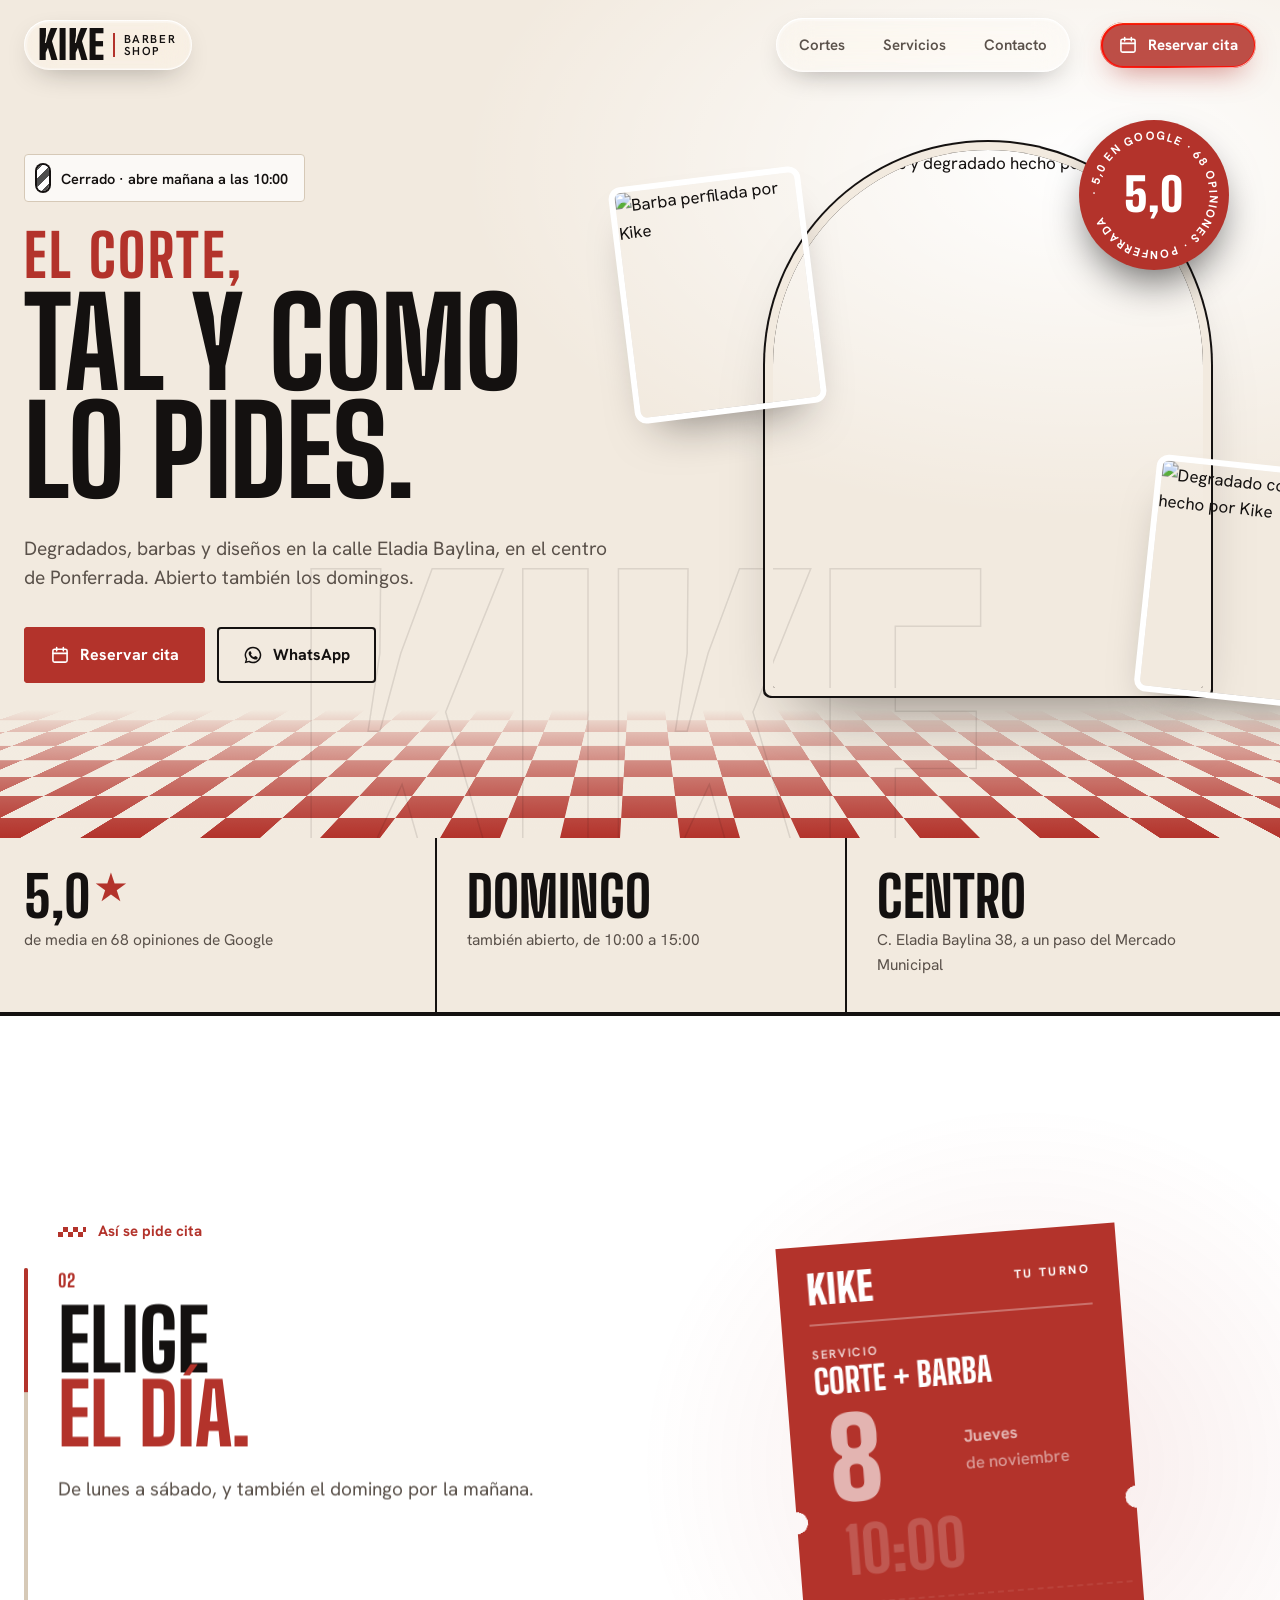
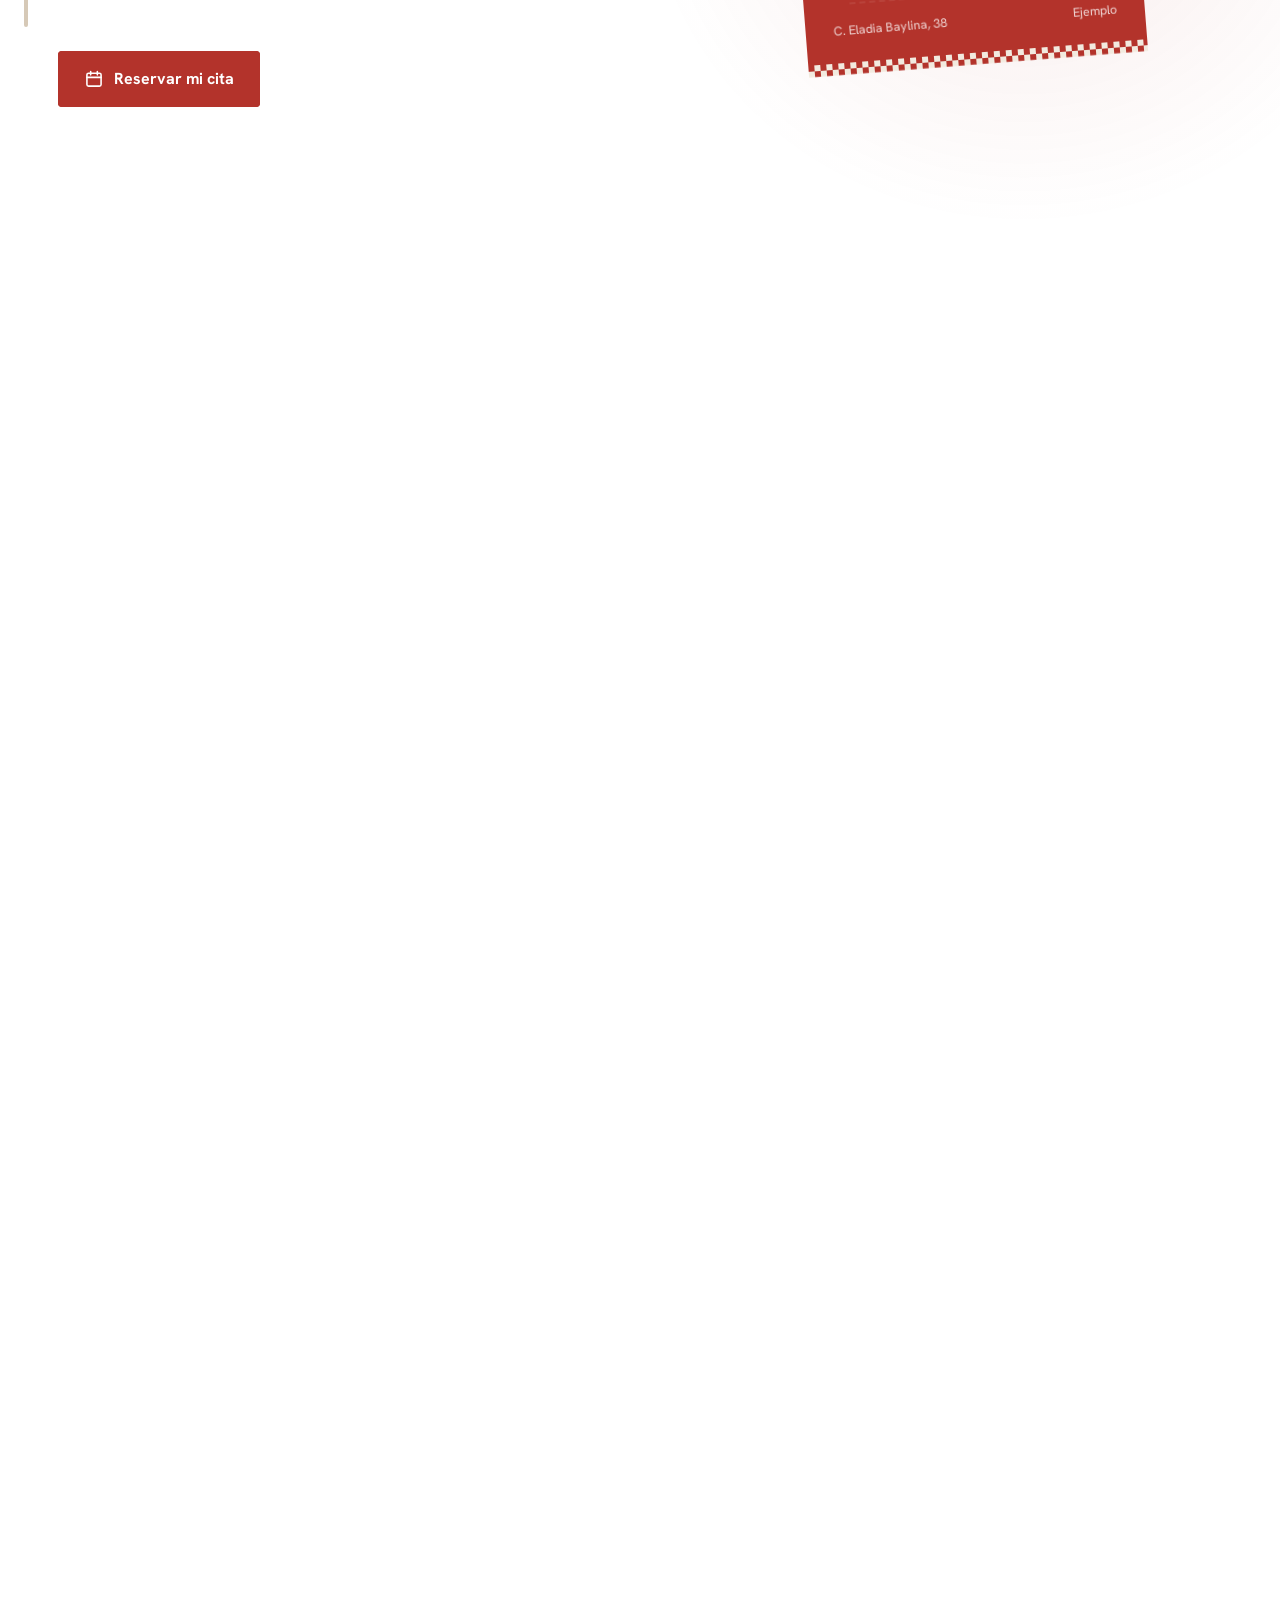
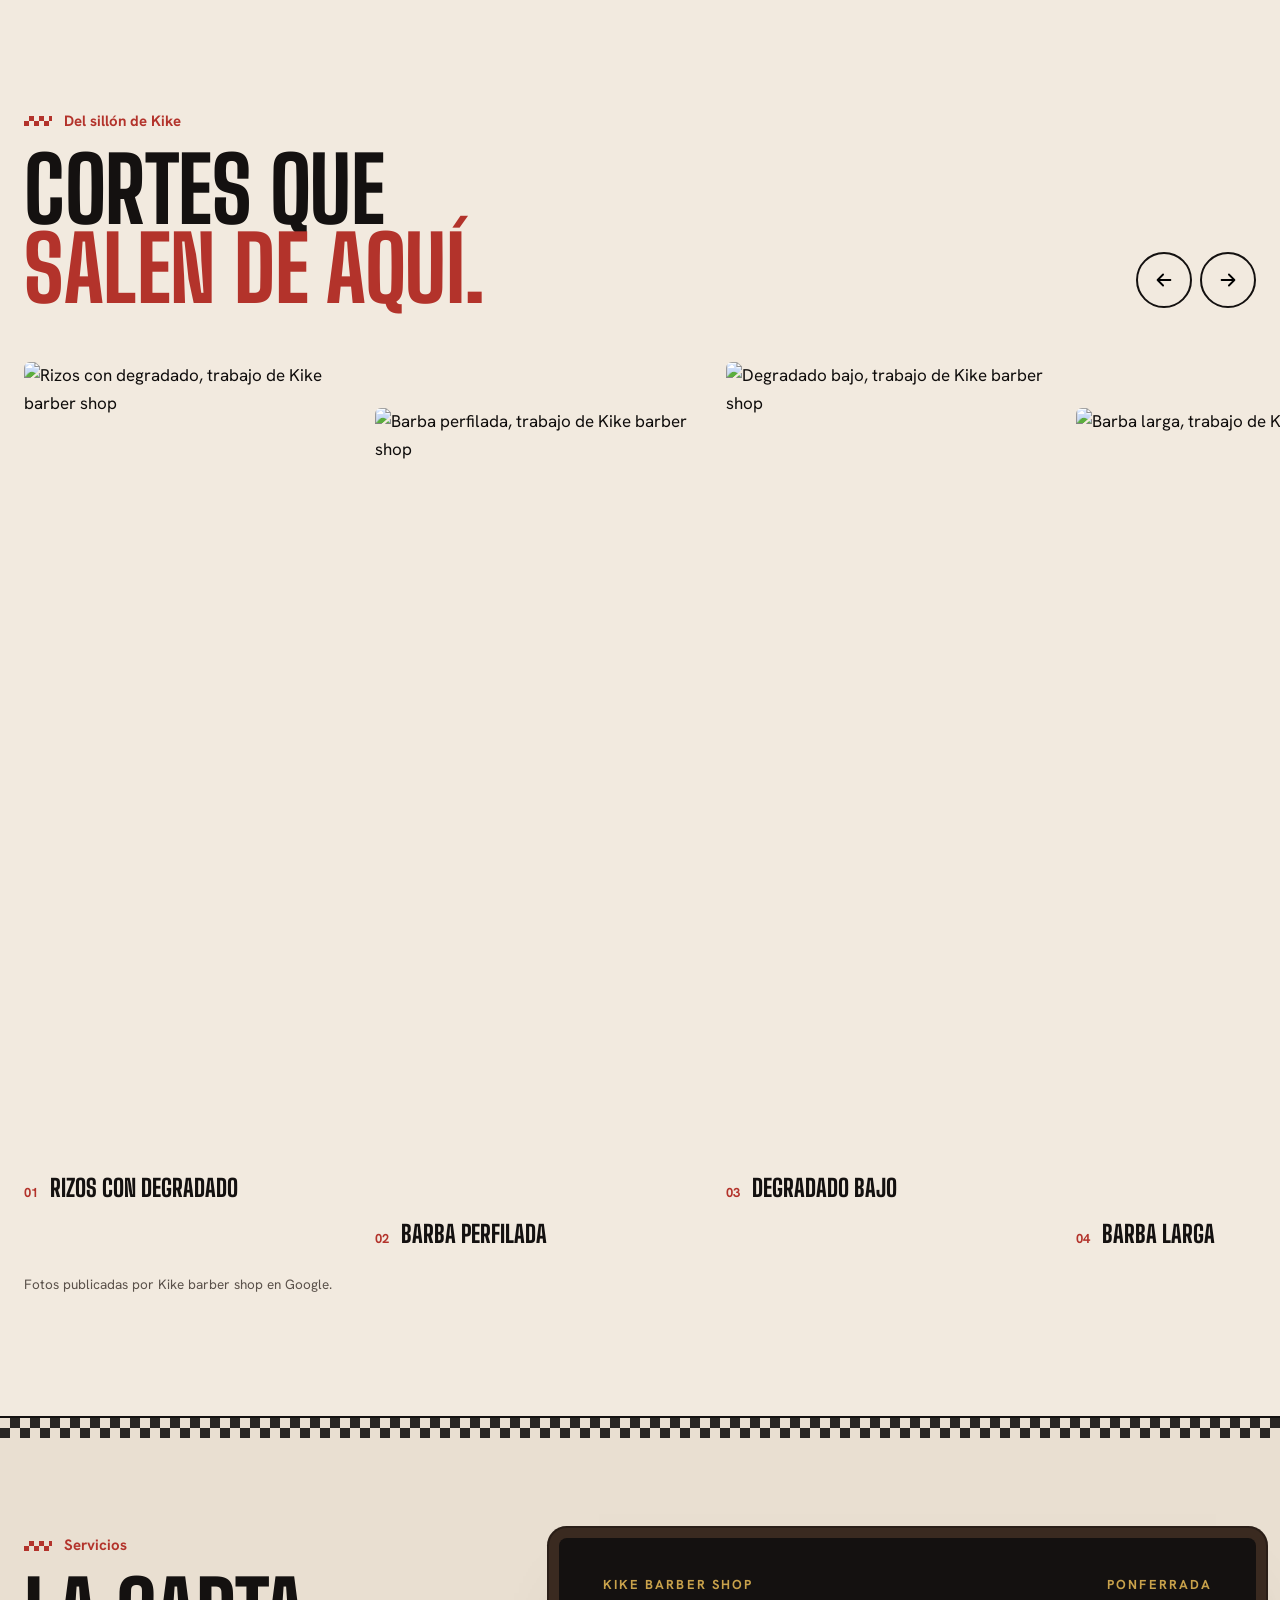
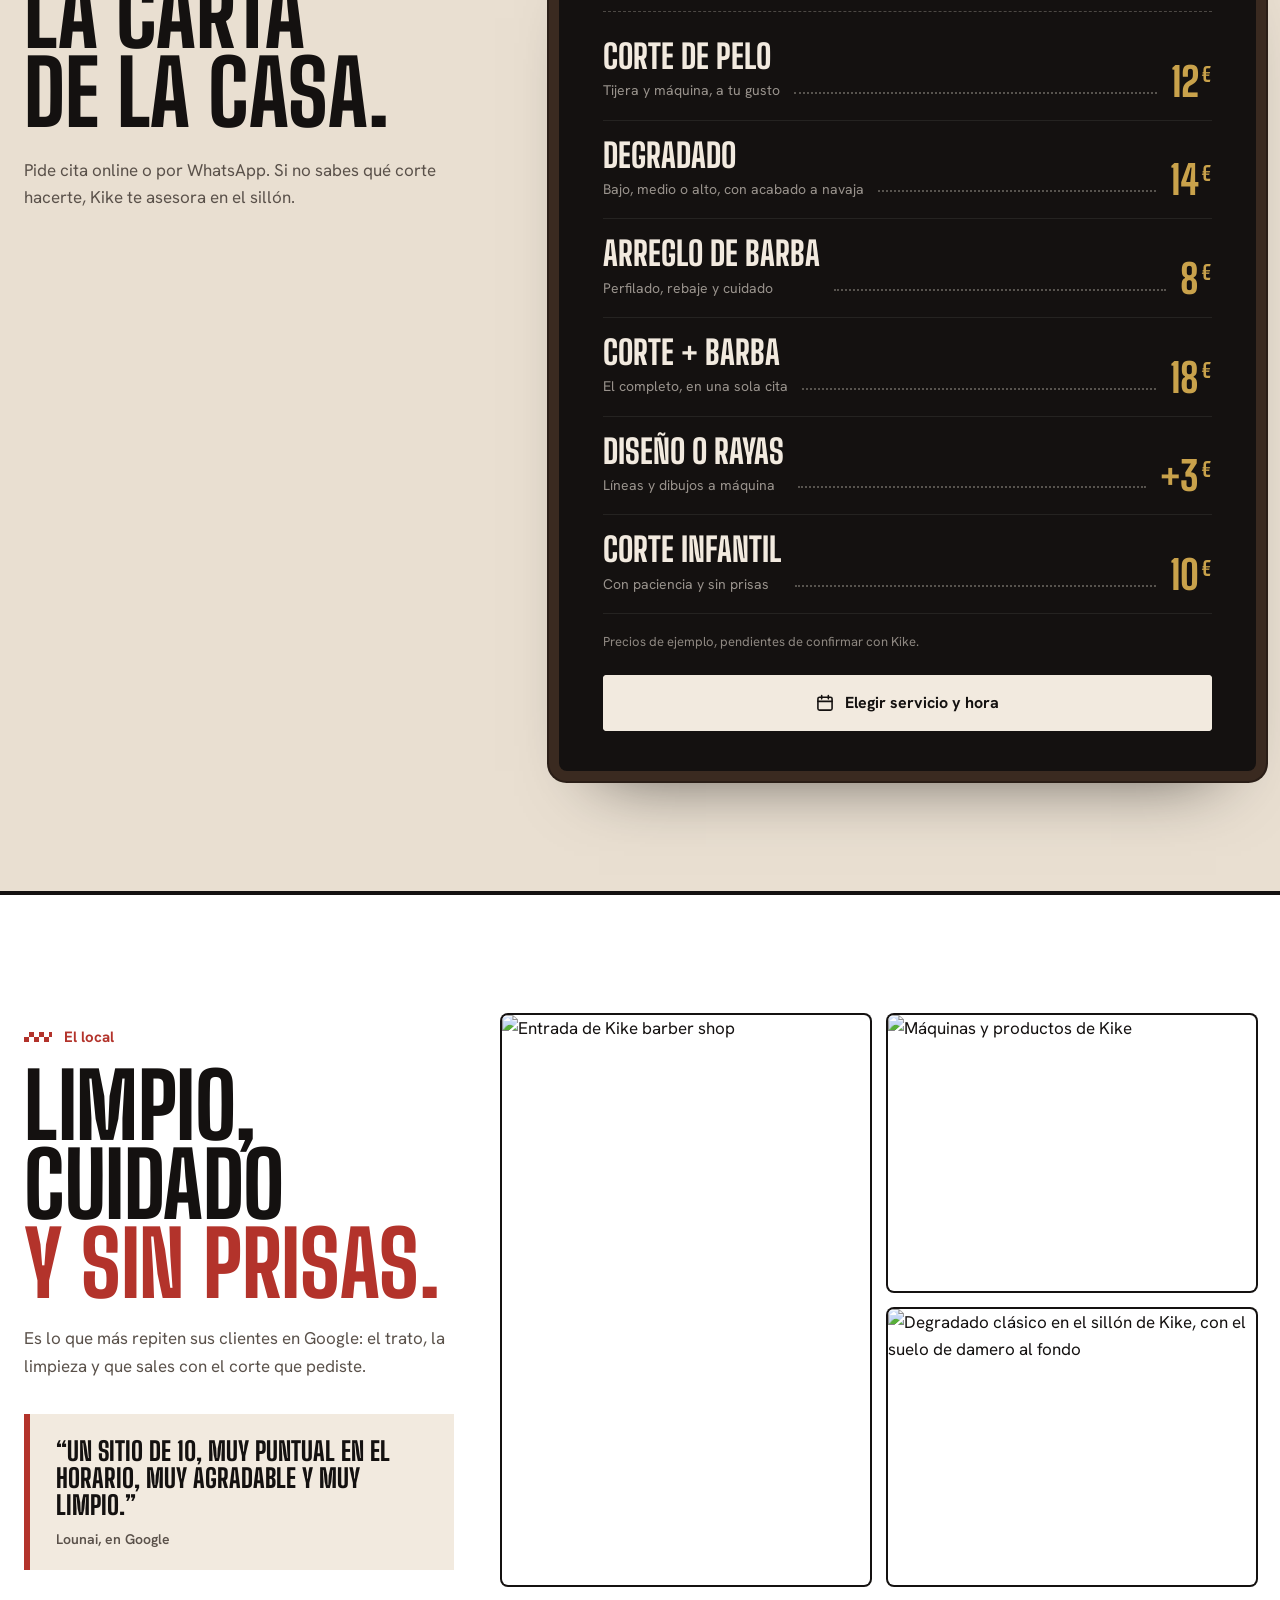
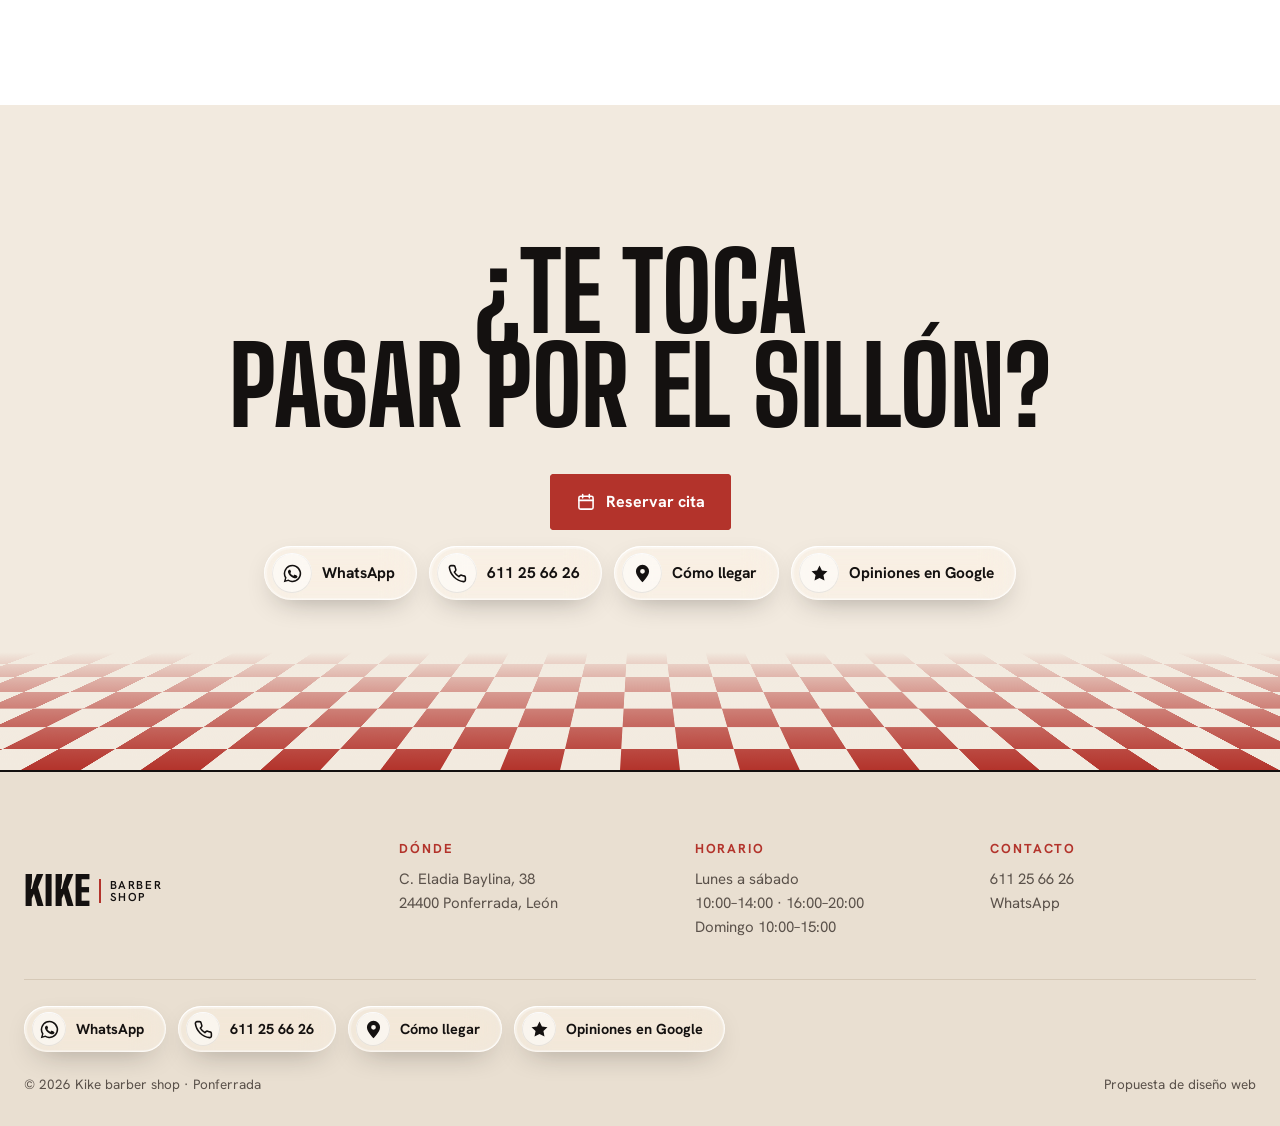
==== commit 015af09c: "Panel: horario especial por día (solo mañana, solo tarde u otras horas) La web de reservas solo ofre" ====
--- a/index.html
+++ b/index.html
@@ -2,16 +2,16 @@
 <title>Kike barber shop · Barbería en Ponferrada</title><meta name="description" content="Barbería en Ponferrada: degradados, barbas, diseños y corte infantil. 5,0 en Google con 68 opiniones. Abierto también los domingos."><meta name="theme-color" content="#F4EDE3">
 <meta property="og:title" content="Kike barber shop · Barbería en Ponferrada"><meta property="og:description" content="Barbería en Ponferrada: degradados, barbas, diseños y corte infantil. 5,0 en Google con 68 opiniones. Abierto también los domingos."><meta property="og:image" content="https://lh3.googleusercontent.com/gps-cs-s/ANWiy9RfuHprUc3rnGcbM1A3zyf-CvxKDJDVWgKjWtLr16iZ3Kpk7zFpc_dN17jgUL-Ly8LM2PEFmnRR-L3FlOThOI7XkKhNLvNIBvD1MApnAXcPjlcRmmvzC1u2RWUtA8MP3RVNOuKhHUnoWady=w1200-k-no">
 <link rel="preconnect" href="https://fonts.googleapis.com"><link rel="preconnect" href="https://fonts.gstatic.com" crossorigin>
-<link href="https://fonts.googleapis.com/css2?family=Big+Shoulders+Display:wght@500;700;800;900&family=Hanken+Grotesk:wght@400;500;600;700&display=swap" rel="stylesheet"><link rel="stylesheet" href="styles.css?v=15">
+<link href="https://fonts.googleapis.com/css2?family=Big+Shoulders+Display:wght@500;700;800;900&family=Hanken+Grotesk:wght@400;500;600;700&display=swap" rel="stylesheet"><link rel="stylesheet" href="styles.css?v=16">
 <link rel="icon" href="data:image/svg+xml,%3Csvg xmlns='http://www.w3.org/2000/svg' viewBox='0 0 32 32'%3E%3Crect width='32' height='32' rx='6' fill='%23141110'/%3E%3Ctext x='16' y='24' font-family='Arial Black' font-size='20' text-anchor='middle' fill='%23F2EADF'%3EK%3C/text%3E%3C/svg%3E">
 </head><body class="p-index">
 <header class="top"><div class="wrap tin">
- <a class="logo vidrio" href="index.html?v=15" aria-label="Kike barber shop, inicio"><span class="lg-k">KIKE</span><span class="lg-b">barber<br>shop</span></a>
- <nav class="nav vidrio" aria-label="Principal"><a href="index.html#cortes?v=15">Cortes</a><a href="index.html#servicios?v=15">Servicios</a><a href="contacto.html?v=15">Contacto</a></nav>
- <a class="btn rojo hcta vidrio" href="reservar.html?v=15"><svg viewBox="0 0 24 24" aria-hidden="true"><g fill="none" stroke="currentColor" stroke-width="1.9" stroke-linecap="round"><rect x="3.5" y="5" width="17" height="15.5" rx="2"/><path d="M3.5 10h17M8 3v4M16 3v4"/></g></svg> Reservar cita</a>
+ <a class="logo vidrio" href="index.html?v=16" aria-label="Kike barber shop, inicio"><span class="lg-k">KIKE</span><span class="lg-b">barber<br>shop</span></a>
+ <nav class="nav vidrio" aria-label="Principal"><a href="index.html#cortes?v=16">Cortes</a><a href="index.html#servicios?v=16">Servicios</a><a href="contacto.html?v=16">Contacto</a></nav>
+ <a class="btn rojo hcta vidrio" href="reservar.html?v=16"><svg viewBox="0 0 24 24" aria-hidden="true"><g fill="none" stroke="currentColor" stroke-width="1.9" stroke-linecap="round"><rect x="3.5" y="5" width="17" height="15.5" rx="2"/><path d="M3.5 10h17M8 3v4M16 3v4"/></g></svg> Reservar cita</a>
  <button class="burger vidrio" aria-label="Abrir menú" aria-expanded="false" aria-controls="mm"><i></i><i></i></button>
 </div></header>
-<div class="mm" id="mm" aria-hidden="true"><a class="ml" href="index.html#cortes?v=15">Cortes</a><a class="ml" href="index.html#servicios?v=15">Servicios</a><a class="ml" href="contacto.html?v=15">Contacto</a><a class="btn rojo" href="reservar.html?v=15">Reservar cita</a></div>
+<div class="mm" id="mm" aria-hidden="true"><a class="ml" href="index.html#cortes?v=16">Cortes</a><a class="ml" href="index.html#servicios?v=16">Servicios</a><a class="ml" href="contacto.html?v=16">Contacto</a><a class="btn rojo" href="reservar.html?v=16">Reservar cita</a></div>
 <main>
 <section class="hero" data-paso="Bienvenido|Kike barber shop, en el centro de Ponferrada.">
  <div class="suelo" aria-hidden="true"></div>
@@ -20,7 +20,7 @@
    <p class="estado rv" data-open><span class="poste" aria-hidden="true"><i></i></span><span>Lunes a sábado 10–14 · 16–20</span></p>
    <h1 class="rv"><span class="h1a">El corte,</span><span class="h1b">tal y como<br>lo pides.</span></h1>
    <p class="lead rv">Degradados, barbas y diseños en la calle Eladia Baylina, en el centro de Ponferrada. Abierto también los domingos.</p>
-   <div class="hb rv"><a class="btn rojo" href="reservar.html?v=15"><svg viewBox="0 0 24 24" aria-hidden="true"><g fill="none" stroke="currentColor" stroke-width="1.9" stroke-linecap="round"><rect x="3.5" y="5" width="17" height="15.5" rx="2"/><path d="M3.5 10h17M8 3v4M16 3v4"/></g></svg> Reservar cita</a><a class="btn osc sw wa" href="https://wa.me/34611256626" target="_blank" rel="noopener"><svg viewBox="0 0 24 24" aria-hidden="true"><path fill="currentColor" d="M12 2a10 10 0 0 0-8.6 15.1L2 22l5-1.3A10 10 0 1 0 12 2zm0 18.2c-1.5 0-3-.4-4.3-1.2l-.3-.2-3 .8.8-2.9-.2-.3A8.2 8.2 0 1 1 12 20.2zm4.5-6.1c-.2-.1-1.5-.7-1.7-.8-.2-.1-.4-.1-.6.1l-.8 1c-.1.2-.3.2-.5.1a6.7 6.7 0 0 1-3.3-2.9c-.3-.4.2-.4.7-1.4.1-.2 0-.3 0-.4l-.8-1.8c-.2-.5-.4-.4-.6-.4h-.5a1 1 0 0 0-.7.3c-.2.3-.9.9-.9 2.2s1 2.6 1.1 2.7c.1.2 1.9 2.9 4.6 4 1.7.7 2.4.8 3.2.7.5-.1 1.5-.6 1.8-1.2.2-.6.2-1.1.1-1.2l-.5-.3z"/></svg> WhatsApp</a></div>
+   <div class="hb rv"><a class="btn rojo" href="reservar.html?v=16"><svg viewBox="0 0 24 24" aria-hidden="true"><g fill="none" stroke="currentColor" stroke-width="1.9" stroke-linecap="round"><rect x="3.5" y="5" width="17" height="15.5" rx="2"/><path d="M3.5 10h17M8 3v4M16 3v4"/></g></svg> Reservar cita</a><a class="btn osc sw wa" href="https://wa.me/34611256626" target="_blank" rel="noopener"><svg viewBox="0 0 24 24" aria-hidden="true"><path fill="currentColor" d="M12 2a10 10 0 0 0-8.6 15.1L2 22l5-1.3A10 10 0 1 0 12 2zm0 18.2c-1.5 0-3-.4-4.3-1.2l-.3-.2-3 .8.8-2.9-.2-.3A8.2 8.2 0 1 1 12 20.2zm4.5-6.1c-.2-.1-1.5-.7-1.7-.8-.2-.1-.4-.1-.6.1l-.8 1c-.1.2-.3.2-.5.1a6.7 6.7 0 0 1-3.3-2.9c-.3-.4.2-.4.7-1.4.1-.2 0-.3 0-.4l-.8-1.8c-.2-.5-.4-.4-.6-.4h-.5a1 1 0 0 0-.7.3c-.2.3-.9.9-.9 2.2s1 2.6 1.1 2.7c.1.2 1.9 2.9 4.6 4 1.7.7 2.4.8 3.2.7.5-.1 1.5-.6 1.8-1.2.2-.6.2-1.1.1-1.2l-.5-.3z"/></svg> WhatsApp</a></div>
   </div>
   <div class="hfoto rv">
    <figure class="flot fl1"><img src="https://lh3.googleusercontent.com/gps-cs-s/ANWiy9Tg1fYkoj2TBumb2CvrZpPDjjvjEFpPvGXaPaAjYHPiRYm6h66E7PeSXn3DsdwHWIb9m7YMZaSzhhyzNrNTUPUjHC4c_rDr6hQUklLmuPOB6o6yYzsOwC2Hf6KR0h5cTODGhLTY35cUfEM=w600-k-no" alt="Barba perfilada por Kike" width="300" height="375"></figure>
@@ -50,7 +50,7 @@
      <li data-hp="2"><span>03</span><h2>Elige<br><span class="rojo-t">la hora.</span></h2><p>Solo te salen las horas que Kike tiene libres.</p></li>
      <li data-hp="3"><span>04</span><h2>Kike te<br><span class="rojo-t">confirma.</span></h2><p>Te llega por WhatsApp. Sin llamadas y sin esperar a que conteste.</p></li>
     </ol>
-    <a class="btn rojo hs-cta" href="reservar.html?v=15"><svg viewBox="0 0 24 24" aria-hidden="true"><g fill="none" stroke="currentColor" stroke-width="1.9" stroke-linecap="round"><rect x="3.5" y="5" width="17" height="15.5" rx="2"/><path d="M3.5 10h17M8 3v4M16 3v4"/></g></svg> Reservar mi cita</a>
+    <a class="btn rojo hs-cta" href="reservar.html?v=16"><svg viewBox="0 0 24 24" aria-hidden="true"><g fill="none" stroke="currentColor" stroke-width="1.9" stroke-linecap="round"><rect x="3.5" y="5" width="17" height="15.5" rx="2"/><path d="M3.5 10h17M8 3v4M16 3v4"/></g></svg> Reservar mi cita</a>
    </div>
    <div class="hs-tk" aria-hidden="true">
     <div class="htk" data-htk>
@@ -83,7 +83,7 @@
   <div class="pz-h"><span>Kike barber shop</span><span>Ponferrada</span></div>
   <ul><li><div><b>Corte de pelo</b><small>Tijera y máquina, a tu gusto</small></div><i></i><em>12<sup>€</sup></em></li><li><div><b>Degradado</b><small>Bajo, medio o alto, con acabado a navaja</small></div><i></i><em>14<sup>€</sup></em></li><li><div><b>Arreglo de barba</b><small>Perfilado, rebaje y cuidado</small></div><i></i><em>8<sup>€</sup></em></li><li><div><b>Corte + barba</b><small>El completo, en una sola cita</small></div><i></i><em>18<sup>€</sup></em></li><li><div><b>Diseño o rayas</b><small>Líneas y dibujos a máquina</small></div><i></i><em>+3<sup>€</sup></em></li><li><div><b>Corte infantil</b><small>Con paciencia y sin prisas</small></div><i></i><em>10<sup>€</sup></em></li></ul>
   <p class="pz-n">Precios de ejemplo, pendientes de confirmar con Kike.</p>
-  <a class="btn crema full" href="reservar.html?v=15"><svg viewBox="0 0 24 24" aria-hidden="true"><g fill="none" stroke="currentColor" stroke-width="1.9" stroke-linecap="round"><rect x="3.5" y="5" width="17" height="15.5" rx="2"/><path d="M3.5 10h17M8 3v4M16 3v4"/></g></svg> Elegir servicio y hora</a>
+  <a class="btn crema full" href="reservar.html?v=16"><svg viewBox="0 0 24 24" aria-hidden="true"><g fill="none" stroke="currentColor" stroke-width="1.9" stroke-linecap="round"><rect x="3.5" y="5" width="17" height="15.5" rx="2"/><path d="M3.5 10h17M8 3v4M16 3v4"/></g></svg> Elegir servicio y hora</a>
  </div>
 </div></section>
 
@@ -100,12 +100,12 @@
 
 <section class="cierre" data-paso="Tu turno|Reserva online o escríbele por WhatsApp."><div class="suelo s2" aria-hidden="true"></div><div class="wrap ci">
  <h2 class="rv">¿Te toca<br>pasar por el sillón?</h2>
- <div class="hb rv"><a class="btn rojo" href="reservar.html?v=15"><svg viewBox="0 0 24 24" aria-hidden="true"><g fill="none" stroke="currentColor" stroke-width="1.9" stroke-linecap="round"><rect x="3.5" y="5" width="17" height="15.5" rx="2"/><path d="M3.5 10h17M8 3v4M16 3v4"/></g></svg> Reservar cita</a></div>
+ <div class="hb rv"><a class="btn rojo" href="reservar.html?v=16"><svg viewBox="0 0 24 24" aria-hidden="true"><g fill="none" stroke="currentColor" stroke-width="1.9" stroke-linecap="round"><rect x="3.5" y="5" width="17" height="15.5" rx="2"/><path d="M3.5 10h17M8 3v4M16 3v4"/></g></svg> Reservar cita</a></div>
  <div class="redes rv ci-r"><a class="rd rd-wa" href="https://wa.me/34611256626" target="_blank" rel="noopener"><span class="rd-i"><svg viewBox="0 0 24 24" aria-hidden="true"><path fill="currentColor" d="M12 2a10 10 0 0 0-8.6 15.1L2 22l5-1.3A10 10 0 1 0 12 2zm0 18.2c-1.5 0-3-.4-4.3-1.2l-.3-.2-3 .8.8-2.9-.2-.3A8.2 8.2 0 1 1 12 20.2zm4.5-6.1c-.2-.1-1.5-.7-1.7-.8-.2-.1-.4-.1-.6.1l-.8 1c-.1.2-.3.2-.5.1a6.7 6.7 0 0 1-3.3-2.9c-.3-.4.2-.4.7-1.4.1-.2 0-.3 0-.4l-.8-1.8c-.2-.5-.4-.4-.6-.4h-.5a1 1 0 0 0-.7.3c-.2.3-.9.9-.9 2.2s1 2.6 1.1 2.7c.1.2 1.9 2.9 4.6 4 1.7.7 2.4.8 3.2.7.5-.1 1.5-.6 1.8-1.2.2-.6.2-1.1.1-1.2l-.5-.3z"/></svg></span><span>WhatsApp</span></a><a class="rd rd-tl" href="tel:+34611256626"><span class="rd-i"><svg viewBox="0 0 24 24" aria-hidden="true"><path fill="none" stroke="currentColor" stroke-width="1.8" stroke-linejoin="round" d="M21 16.6v2.8a1.9 1.9 0 0 1-2.1 1.9A18.6 18.6 0 0 1 2.7 5.1 1.9 1.9 0 0 1 4.6 3h2.8a1.9 1.9 0 0 1 1.9 1.6c.1.9.4 1.8.7 2.6a1.9 1.9 0 0 1-.4 2L8.4 10.4a15 15 0 0 0 5.2 5.2l1.2-1.2a1.9 1.9 0 0 1 2-.4c.8.3 1.7.6 2.6.7a1.9 1.9 0 0 1 1.6 1.9z"/></svg></span><span>611 25 66 26</span></a><a class="rd rd-gm" href="https://www.google.com/maps/search/?api=1&query=Kike+barber+shop+Ponferrada" target="_blank" rel="noopener"><span class="rd-i"><svg viewBox="0 0 24 24" aria-hidden="true"><path fill="currentColor" d="M12 2a7.5 7.5 0 0 0-7.5 7.5c0 5.6 7.5 12.5 7.5 12.5s7.5-6.9 7.5-12.5A7.5 7.5 0 0 0 12 2zm0 10.2a2.7 2.7 0 1 1 0-5.4 2.7 2.7 0 0 1 0 5.4z"/></svg></span><span>Cómo llegar</span></a><a class="rd rd-gr" href="https://www.google.com/maps/search/?api=1&query=Kike+barber+shop+Ponferrada" target="_blank" rel="noopener"><span class="rd-i"><svg viewBox="0 0 24 24" aria-hidden="true"><path fill="currentColor" d="m12 2.8 2.8 5.8 6.3.8-4.6 4.4 1.2 6.3L12 17.1l-5.7 3 1.2-6.3-4.6-4.4 6.3-.8z"/></svg></span><span>Opiniones en Google</span></a></div></div></section>
 </main>
 <footer class="pie"><div class="wrap">
  <div class="pie-g">
-  <a class="logo" href="index.html?v=15"><span class="lg-k">KIKE</span><span class="lg-b">barber<br>shop</span></a>
+  <a class="logo" href="index.html?v=16"><span class="lg-k">KIKE</span><span class="lg-b">barber<br>shop</span></a>
   <div><h4>Dónde</h4><p><a href="https://www.google.com/maps/search/?api=1&query=Kike+barber+shop+Ponferrada" target="_blank" rel="noopener">C. Eladia Baylina, 38<br>24400 Ponferrada, León</a></p></div>
   <div><h4>Horario</h4><p>Lunes a sábado<br>10:00–14:00 · 16:00–20:00<br>Domingo 10:00–15:00</p></div>
   <div><h4>Contacto</h4><p><a href="tel:+34611256626">611 25 66 26</a><br><a href="https://wa.me/34611256626" target="_blank" rel="noopener">WhatsApp</a></p></div>
@@ -114,4 +114,4 @@
  <div class="pie-b"><span>© 2026 Kike barber shop · Ponferrada</span><span>Propuesta de diseño web</span></div>
 </div></footer>
 <script>window.KK_HOURS=[[["10:00", "14:00"], ["16:00", "20:00"]], [["10:00", "14:00"], ["16:00", "20:00"]], [["10:00", "14:00"], ["16:00", "20:00"]], [["10:00", "14:00"], ["16:00", "20:00"]], [["10:00", "14:00"], ["16:00", "20:00"]], [["10:00", "14:00"], ["16:00", "20:00"]], [["10:00", "15:00"]]];window.KK_WA="https://wa.me/34611256626";window.KK_API="https://script.google.com/macros/s/AKfycbxceTsKCOBq0f1Pg_af9gslsN4xPUpsU4sjWmNALSZ4hpuAhJj1g47cHQdxfCi7GgOH/exec";</script>
-<script src="app.js?v=15"></script></body></html>+<script src="app.js?v=16"></script></body></html>
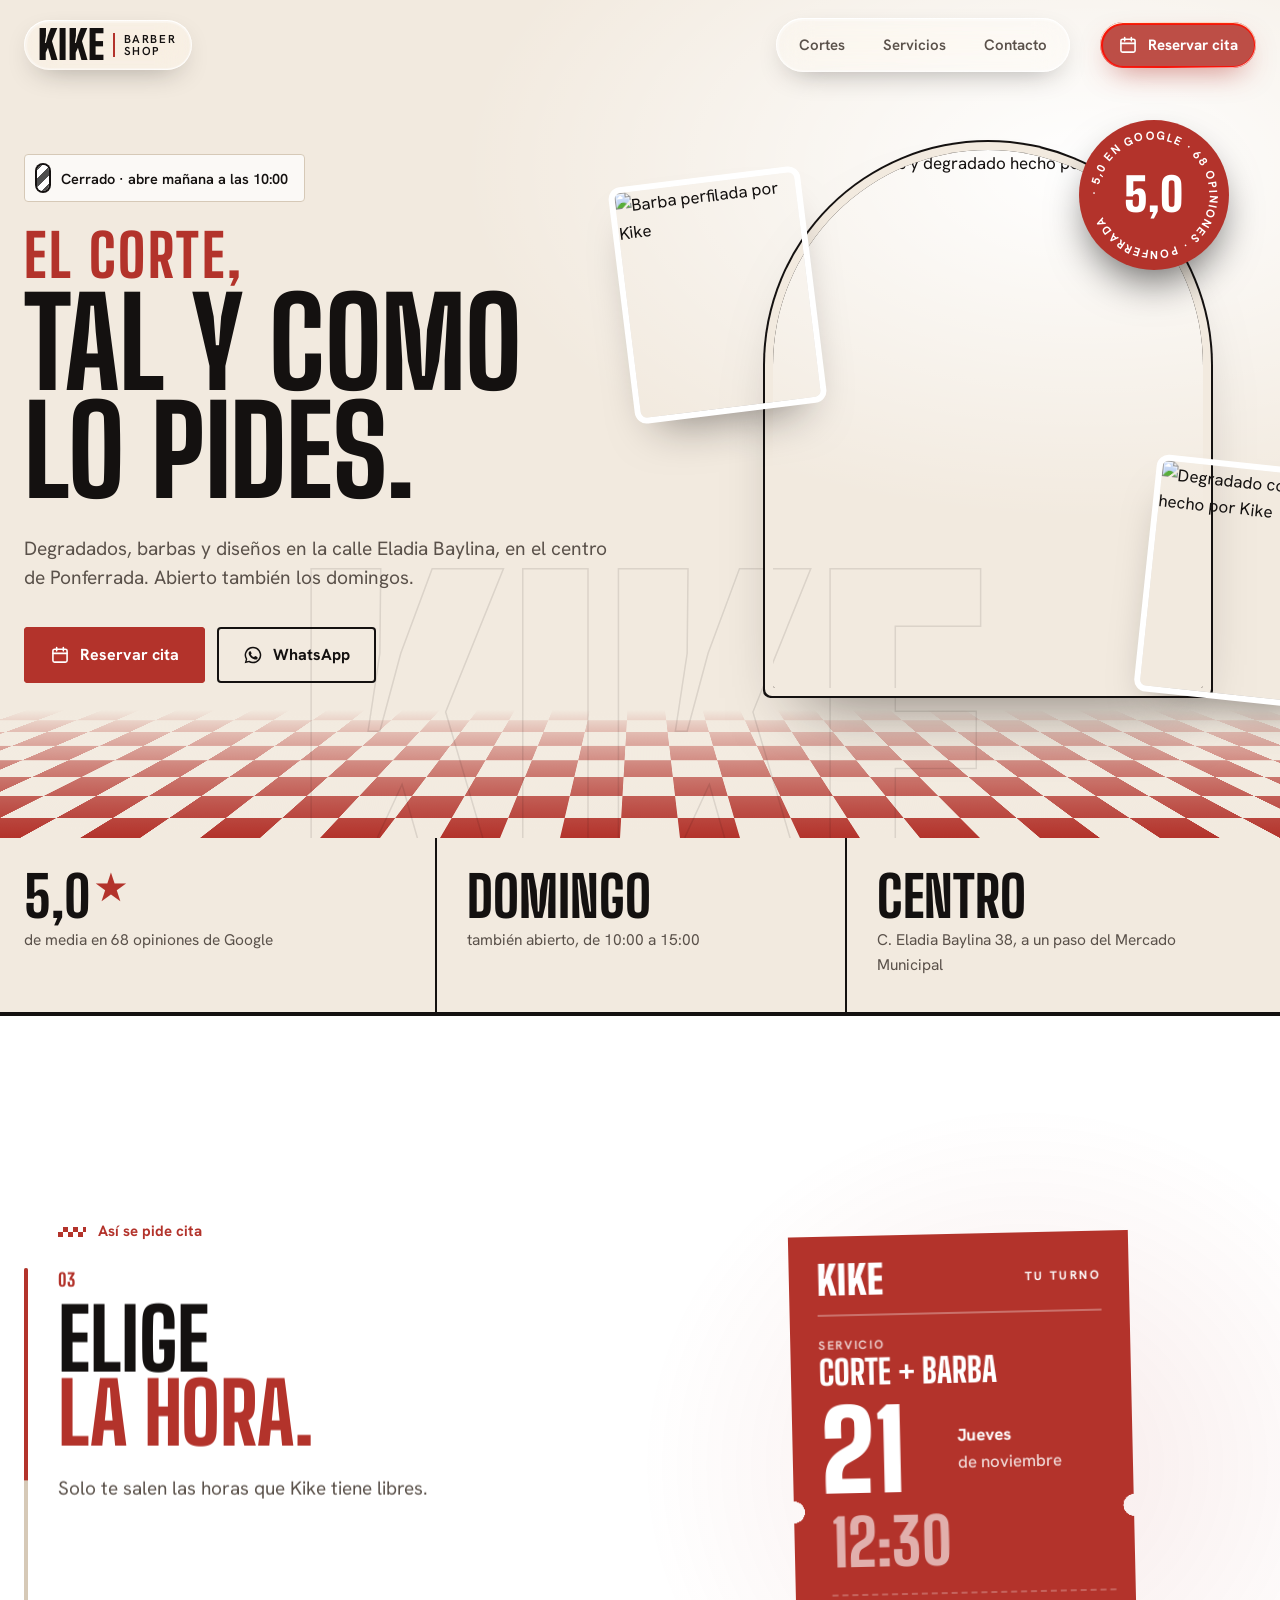
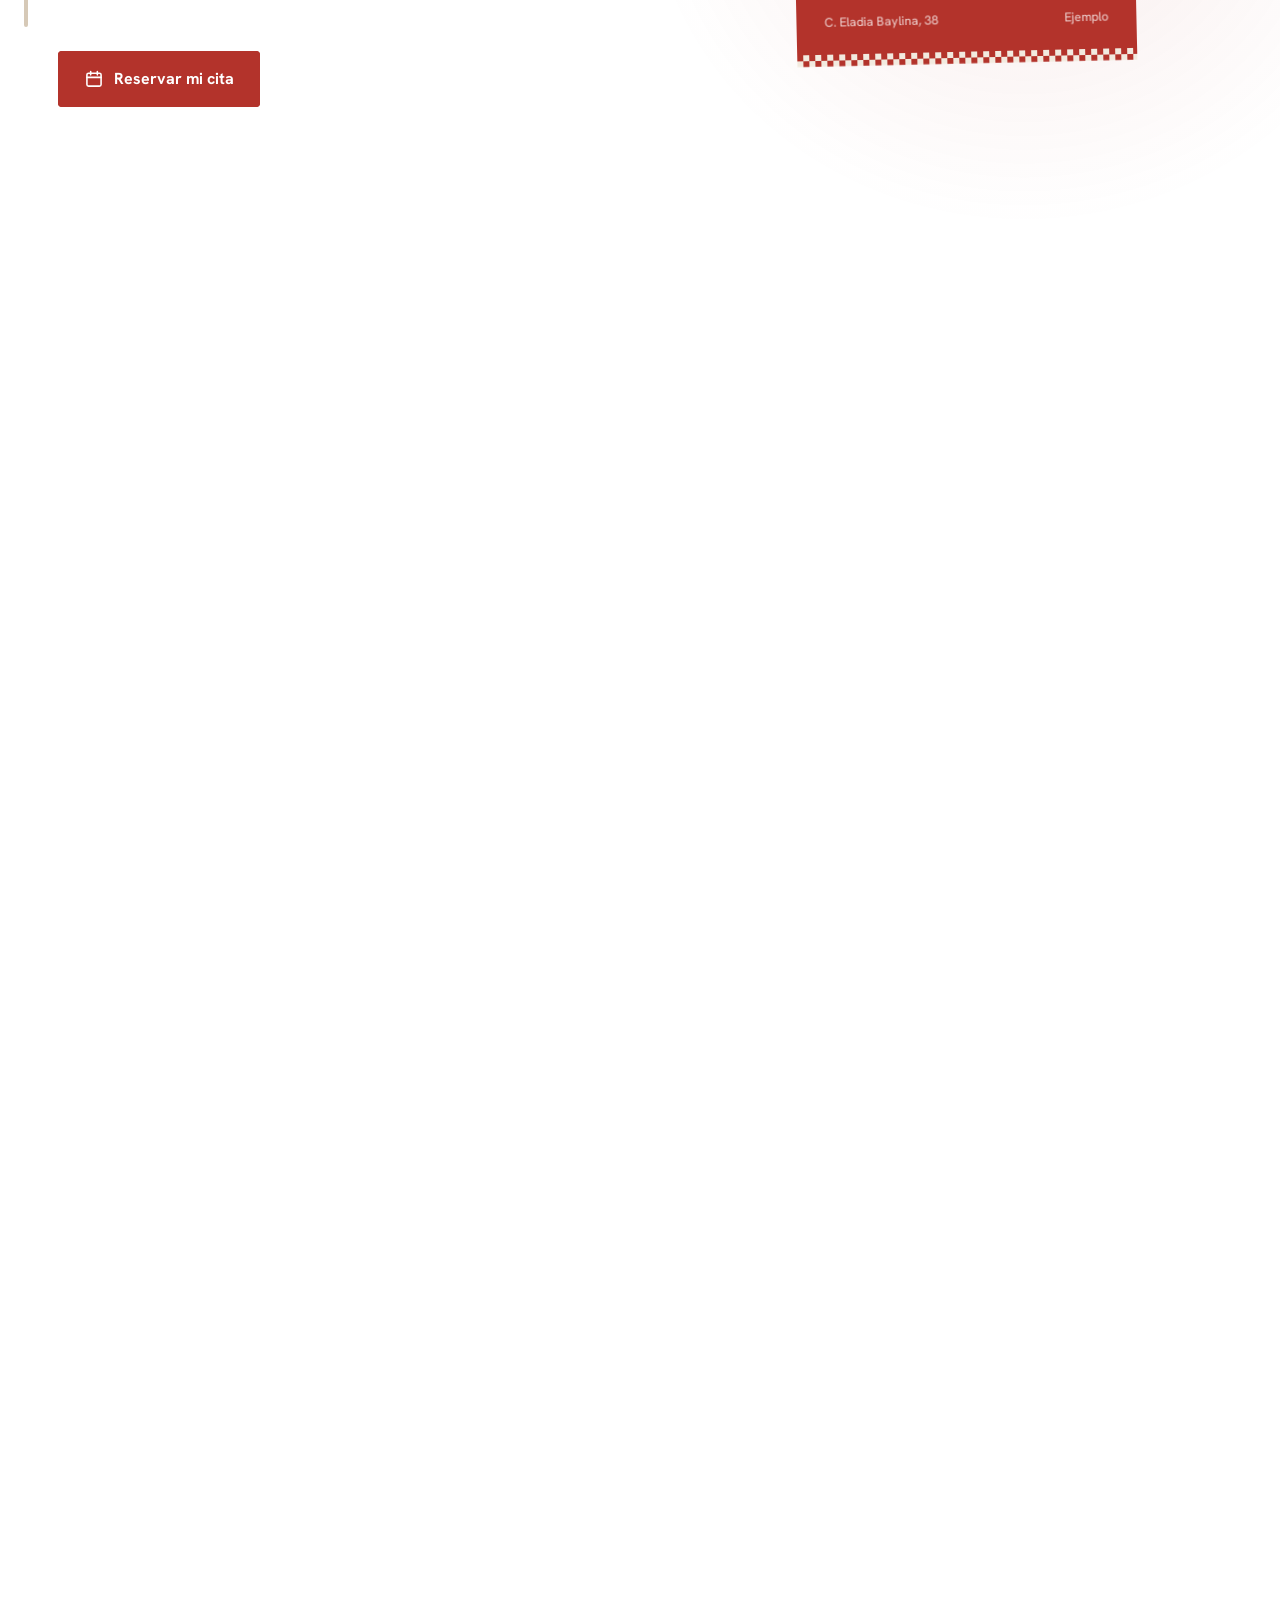
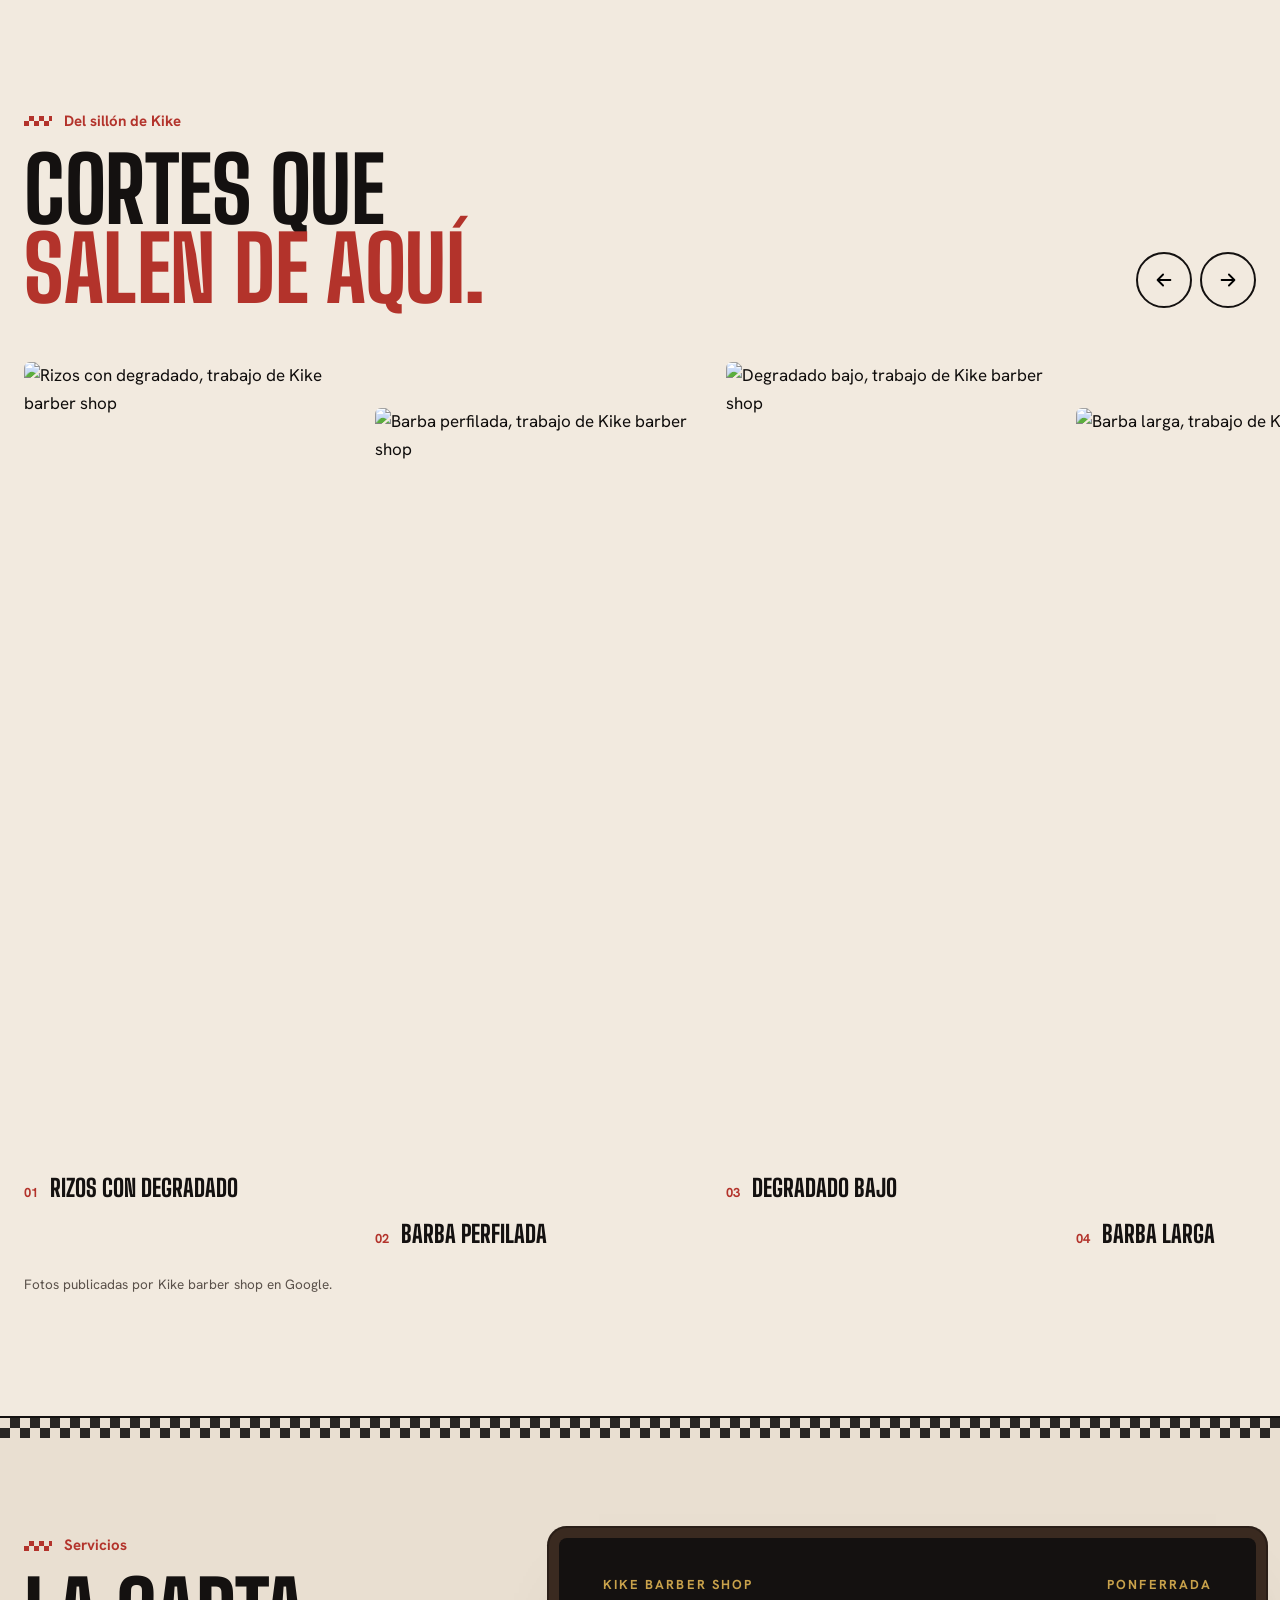
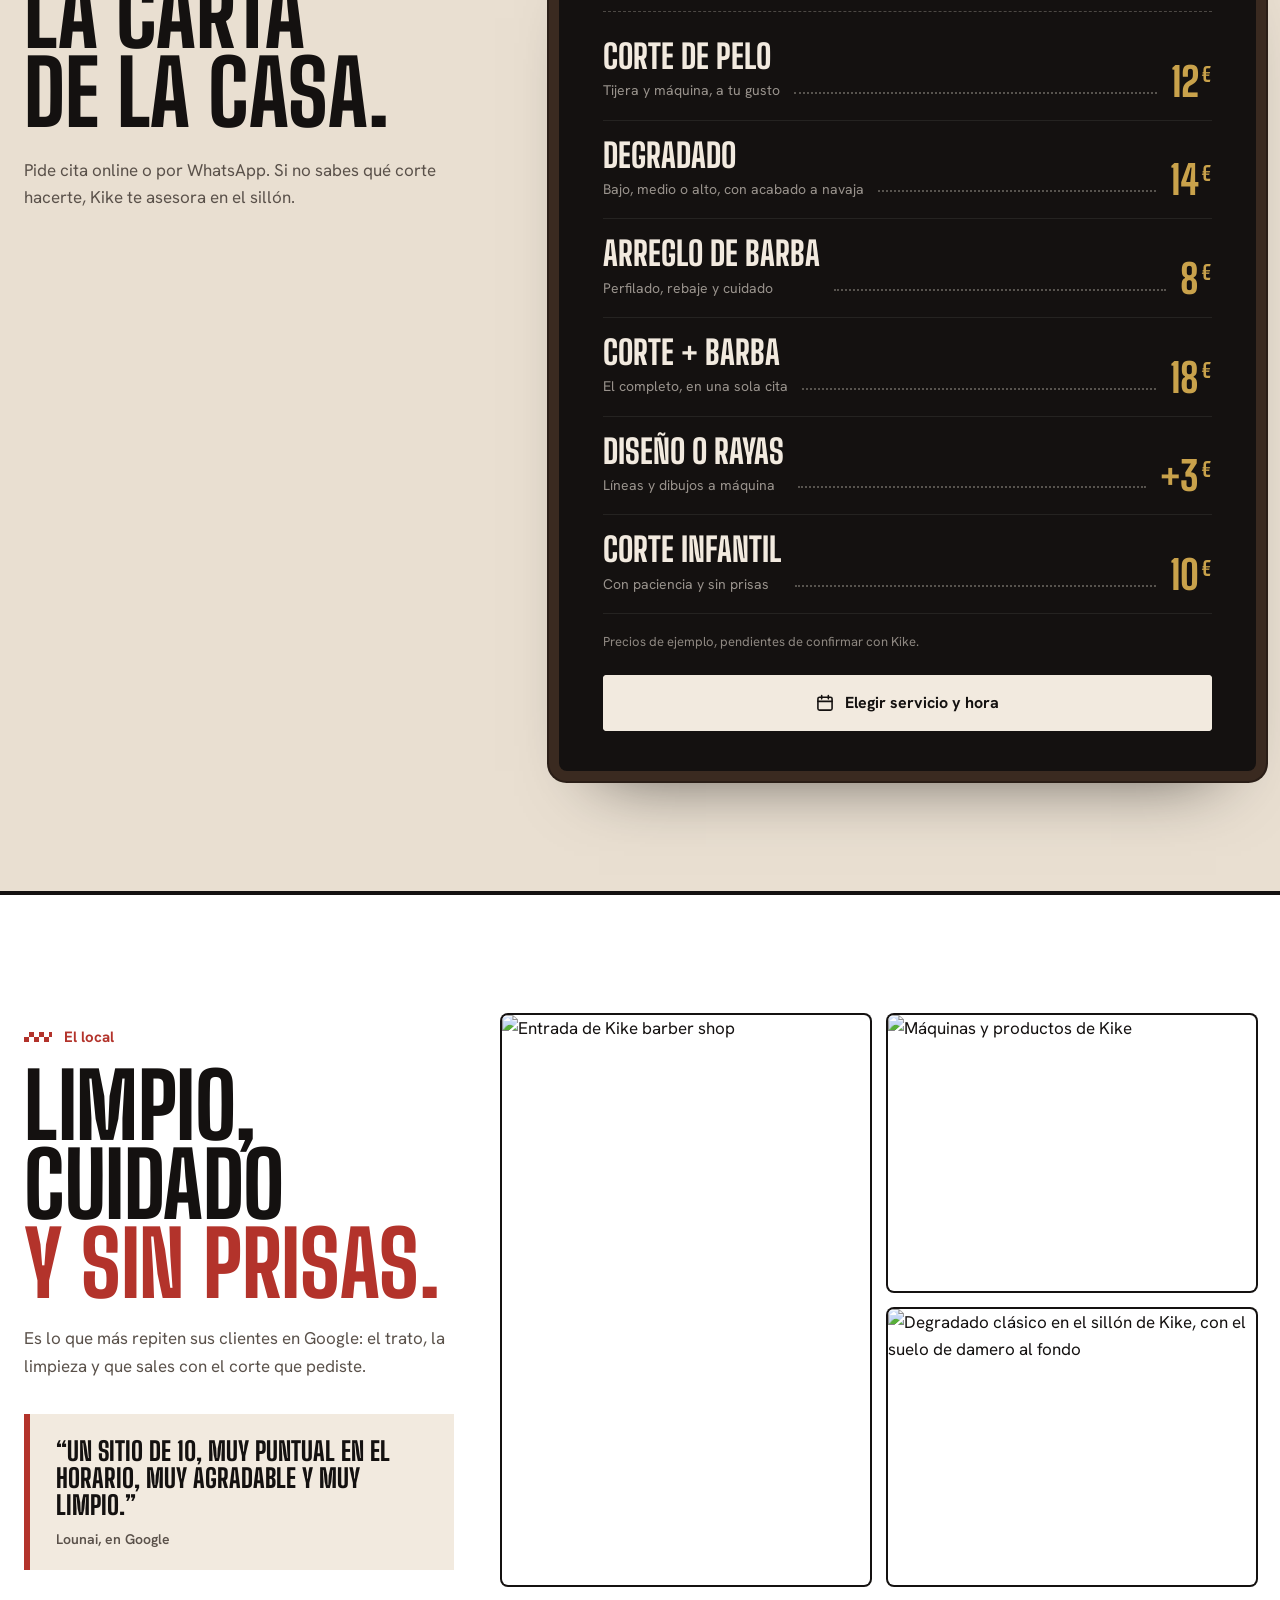
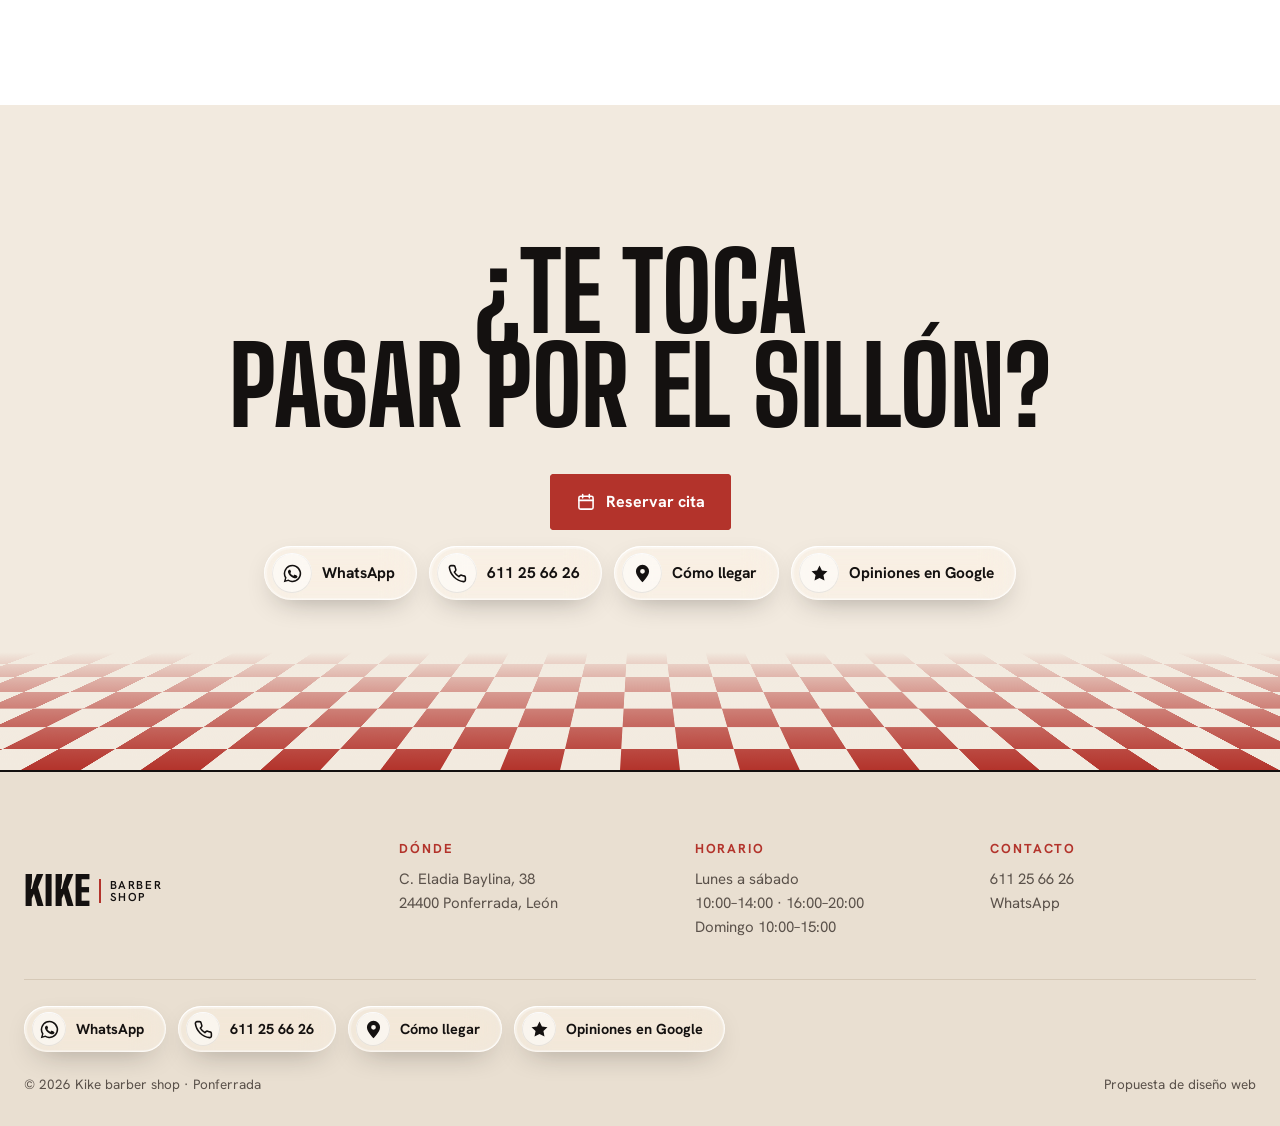
==== commit 9a77e53b: "Reservar: los campos de nombre y teléfono ya no se inclinan (choque de clase .fl2 con la foto flotan" ====
--- a/index.html
+++ b/index.html
@@ -2,16 +2,16 @@
 <title>Kike barber shop · Barbería en Ponferrada</title><meta name="description" content="Barbería en Ponferrada: degradados, barbas, diseños y corte infantil. 5,0 en Google con 68 opiniones. Abierto también los domingos."><meta name="theme-color" content="#F4EDE3">
 <meta property="og:title" content="Kike barber shop · Barbería en Ponferrada"><meta property="og:description" content="Barbería en Ponferrada: degradados, barbas, diseños y corte infantil. 5,0 en Google con 68 opiniones. Abierto también los domingos."><meta property="og:image" content="https://lh3.googleusercontent.com/gps-cs-s/ANWiy9RfuHprUc3rnGcbM1A3zyf-CvxKDJDVWgKjWtLr16iZ3Kpk7zFpc_dN17jgUL-Ly8LM2PEFmnRR-L3FlOThOI7XkKhNLvNIBvD1MApnAXcPjlcRmmvzC1u2RWUtA8MP3RVNOuKhHUnoWady=w1200-k-no">
 <link rel="preconnect" href="https://fonts.googleapis.com"><link rel="preconnect" href="https://fonts.gstatic.com" crossorigin>
-<link href="https://fonts.googleapis.com/css2?family=Big+Shoulders+Display:wght@500;700;800;900&family=Hanken+Grotesk:wght@400;500;600;700&display=swap" rel="stylesheet"><link rel="stylesheet" href="styles.css?v=16">
+<link href="https://fonts.googleapis.com/css2?family=Big+Shoulders+Display:wght@500;700;800;900&family=Hanken+Grotesk:wght@400;500;600;700&display=swap" rel="stylesheet"><link rel="stylesheet" href="styles.css?v=17">
 <link rel="icon" href="data:image/svg+xml,%3Csvg xmlns='http://www.w3.org/2000/svg' viewBox='0 0 32 32'%3E%3Crect width='32' height='32' rx='6' fill='%23141110'/%3E%3Ctext x='16' y='24' font-family='Arial Black' font-size='20' text-anchor='middle' fill='%23F2EADF'%3EK%3C/text%3E%3C/svg%3E">
 </head><body class="p-index">
 <header class="top"><div class="wrap tin">
- <a class="logo vidrio" href="index.html?v=16" aria-label="Kike barber shop, inicio"><span class="lg-k">KIKE</span><span class="lg-b">barber<br>shop</span></a>
- <nav class="nav vidrio" aria-label="Principal"><a href="index.html#cortes?v=16">Cortes</a><a href="index.html#servicios?v=16">Servicios</a><a href="contacto.html?v=16">Contacto</a></nav>
- <a class="btn rojo hcta vidrio" href="reservar.html?v=16"><svg viewBox="0 0 24 24" aria-hidden="true"><g fill="none" stroke="currentColor" stroke-width="1.9" stroke-linecap="round"><rect x="3.5" y="5" width="17" height="15.5" rx="2"/><path d="M3.5 10h17M8 3v4M16 3v4"/></g></svg> Reservar cita</a>
+ <a class="logo vidrio" href="index.html?v=17" aria-label="Kike barber shop, inicio"><span class="lg-k">KIKE</span><span class="lg-b">barber<br>shop</span></a>
+ <nav class="nav vidrio" aria-label="Principal"><a href="index.html#cortes?v=17">Cortes</a><a href="index.html#servicios?v=17">Servicios</a><a href="contacto.html?v=17">Contacto</a></nav>
+ <a class="btn rojo hcta vidrio" href="reservar.html?v=17"><svg viewBox="0 0 24 24" aria-hidden="true"><g fill="none" stroke="currentColor" stroke-width="1.9" stroke-linecap="round"><rect x="3.5" y="5" width="17" height="15.5" rx="2"/><path d="M3.5 10h17M8 3v4M16 3v4"/></g></svg> Reservar cita</a>
  <button class="burger vidrio" aria-label="Abrir menú" aria-expanded="false" aria-controls="mm"><i></i><i></i></button>
 </div></header>
-<div class="mm" id="mm" aria-hidden="true"><a class="ml" href="index.html#cortes?v=16">Cortes</a><a class="ml" href="index.html#servicios?v=16">Servicios</a><a class="ml" href="contacto.html?v=16">Contacto</a><a class="btn rojo" href="reservar.html?v=16">Reservar cita</a></div>
+<div class="mm" id="mm" aria-hidden="true"><a class="ml" href="index.html#cortes?v=17">Cortes</a><a class="ml" href="index.html#servicios?v=17">Servicios</a><a class="ml" href="contacto.html?v=17">Contacto</a><a class="btn rojo" href="reservar.html?v=17">Reservar cita</a></div>
 <main>
 <section class="hero" data-paso="Bienvenido|Kike barber shop, en el centro de Ponferrada.">
  <div class="suelo" aria-hidden="true"></div>
@@ -20,7 +20,7 @@
    <p class="estado rv" data-open><span class="poste" aria-hidden="true"><i></i></span><span>Lunes a sábado 10–14 · 16–20</span></p>
    <h1 class="rv"><span class="h1a">El corte,</span><span class="h1b">tal y como<br>lo pides.</span></h1>
    <p class="lead rv">Degradados, barbas y diseños en la calle Eladia Baylina, en el centro de Ponferrada. Abierto también los domingos.</p>
-   <div class="hb rv"><a class="btn rojo" href="reservar.html?v=16"><svg viewBox="0 0 24 24" aria-hidden="true"><g fill="none" stroke="currentColor" stroke-width="1.9" stroke-linecap="round"><rect x="3.5" y="5" width="17" height="15.5" rx="2"/><path d="M3.5 10h17M8 3v4M16 3v4"/></g></svg> Reservar cita</a><a class="btn osc sw wa" href="https://wa.me/34611256626" target="_blank" rel="noopener"><svg viewBox="0 0 24 24" aria-hidden="true"><path fill="currentColor" d="M12 2a10 10 0 0 0-8.6 15.1L2 22l5-1.3A10 10 0 1 0 12 2zm0 18.2c-1.5 0-3-.4-4.3-1.2l-.3-.2-3 .8.8-2.9-.2-.3A8.2 8.2 0 1 1 12 20.2zm4.5-6.1c-.2-.1-1.5-.7-1.7-.8-.2-.1-.4-.1-.6.1l-.8 1c-.1.2-.3.2-.5.1a6.7 6.7 0 0 1-3.3-2.9c-.3-.4.2-.4.7-1.4.1-.2 0-.3 0-.4l-.8-1.8c-.2-.5-.4-.4-.6-.4h-.5a1 1 0 0 0-.7.3c-.2.3-.9.9-.9 2.2s1 2.6 1.1 2.7c.1.2 1.9 2.9 4.6 4 1.7.7 2.4.8 3.2.7.5-.1 1.5-.6 1.8-1.2.2-.6.2-1.1.1-1.2l-.5-.3z"/></svg> WhatsApp</a></div>
+   <div class="hb rv"><a class="btn rojo" href="reservar.html?v=17"><svg viewBox="0 0 24 24" aria-hidden="true"><g fill="none" stroke="currentColor" stroke-width="1.9" stroke-linecap="round"><rect x="3.5" y="5" width="17" height="15.5" rx="2"/><path d="M3.5 10h17M8 3v4M16 3v4"/></g></svg> Reservar cita</a><a class="btn osc sw wa" href="https://wa.me/34611256626" target="_blank" rel="noopener"><svg viewBox="0 0 24 24" aria-hidden="true"><path fill="currentColor" d="M12 2a10 10 0 0 0-8.6 15.1L2 22l5-1.3A10 10 0 1 0 12 2zm0 18.2c-1.5 0-3-.4-4.3-1.2l-.3-.2-3 .8.8-2.9-.2-.3A8.2 8.2 0 1 1 12 20.2zm4.5-6.1c-.2-.1-1.5-.7-1.7-.8-.2-.1-.4-.1-.6.1l-.8 1c-.1.2-.3.2-.5.1a6.7 6.7 0 0 1-3.3-2.9c-.3-.4.2-.4.7-1.4.1-.2 0-.3 0-.4l-.8-1.8c-.2-.5-.4-.4-.6-.4h-.5a1 1 0 0 0-.7.3c-.2.3-.9.9-.9 2.2s1 2.6 1.1 2.7c.1.2 1.9 2.9 4.6 4 1.7.7 2.4.8 3.2.7.5-.1 1.5-.6 1.8-1.2.2-.6.2-1.1.1-1.2l-.5-.3z"/></svg> WhatsApp</a></div>
   </div>
   <div class="hfoto rv">
    <figure class="flot fl1"><img src="https://lh3.googleusercontent.com/gps-cs-s/ANWiy9Tg1fYkoj2TBumb2CvrZpPDjjvjEFpPvGXaPaAjYHPiRYm6h66E7PeSXn3DsdwHWIb9m7YMZaSzhhyzNrNTUPUjHC4c_rDr6hQUklLmuPOB6o6yYzsOwC2Hf6KR0h5cTODGhLTY35cUfEM=w600-k-no" alt="Barba perfilada por Kike" width="300" height="375"></figure>
@@ -50,7 +50,7 @@
      <li data-hp="2"><span>03</span><h2>Elige<br><span class="rojo-t">la hora.</span></h2><p>Solo te salen las horas que Kike tiene libres.</p></li>
      <li data-hp="3"><span>04</span><h2>Kike te<br><span class="rojo-t">confirma.</span></h2><p>Te llega por WhatsApp. Sin llamadas y sin esperar a que conteste.</p></li>
     </ol>
-    <a class="btn rojo hs-cta" href="reservar.html?v=16"><svg viewBox="0 0 24 24" aria-hidden="true"><g fill="none" stroke="currentColor" stroke-width="1.9" stroke-linecap="round"><rect x="3.5" y="5" width="17" height="15.5" rx="2"/><path d="M3.5 10h17M8 3v4M16 3v4"/></g></svg> Reservar mi cita</a>
+    <a class="btn rojo hs-cta" href="reservar.html?v=17"><svg viewBox="0 0 24 24" aria-hidden="true"><g fill="none" stroke="currentColor" stroke-width="1.9" stroke-linecap="round"><rect x="3.5" y="5" width="17" height="15.5" rx="2"/><path d="M3.5 10h17M8 3v4M16 3v4"/></g></svg> Reservar mi cita</a>
    </div>
    <div class="hs-tk" aria-hidden="true">
     <div class="htk" data-htk>
@@ -83,7 +83,7 @@
   <div class="pz-h"><span>Kike barber shop</span><span>Ponferrada</span></div>
   <ul><li><div><b>Corte de pelo</b><small>Tijera y máquina, a tu gusto</small></div><i></i><em>12<sup>€</sup></em></li><li><div><b>Degradado</b><small>Bajo, medio o alto, con acabado a navaja</small></div><i></i><em>14<sup>€</sup></em></li><li><div><b>Arreglo de barba</b><small>Perfilado, rebaje y cuidado</small></div><i></i><em>8<sup>€</sup></em></li><li><div><b>Corte + barba</b><small>El completo, en una sola cita</small></div><i></i><em>18<sup>€</sup></em></li><li><div><b>Diseño o rayas</b><small>Líneas y dibujos a máquina</small></div><i></i><em>+3<sup>€</sup></em></li><li><div><b>Corte infantil</b><small>Con paciencia y sin prisas</small></div><i></i><em>10<sup>€</sup></em></li></ul>
   <p class="pz-n">Precios de ejemplo, pendientes de confirmar con Kike.</p>
-  <a class="btn crema full" href="reservar.html?v=16"><svg viewBox="0 0 24 24" aria-hidden="true"><g fill="none" stroke="currentColor" stroke-width="1.9" stroke-linecap="round"><rect x="3.5" y="5" width="17" height="15.5" rx="2"/><path d="M3.5 10h17M8 3v4M16 3v4"/></g></svg> Elegir servicio y hora</a>
+  <a class="btn crema full" href="reservar.html?v=17"><svg viewBox="0 0 24 24" aria-hidden="true"><g fill="none" stroke="currentColor" stroke-width="1.9" stroke-linecap="round"><rect x="3.5" y="5" width="17" height="15.5" rx="2"/><path d="M3.5 10h17M8 3v4M16 3v4"/></g></svg> Elegir servicio y hora</a>
  </div>
 </div></section>
 
@@ -100,12 +100,12 @@
 
 <section class="cierre" data-paso="Tu turno|Reserva online o escríbele por WhatsApp."><div class="suelo s2" aria-hidden="true"></div><div class="wrap ci">
  <h2 class="rv">¿Te toca<br>pasar por el sillón?</h2>
- <div class="hb rv"><a class="btn rojo" href="reservar.html?v=16"><svg viewBox="0 0 24 24" aria-hidden="true"><g fill="none" stroke="currentColor" stroke-width="1.9" stroke-linecap="round"><rect x="3.5" y="5" width="17" height="15.5" rx="2"/><path d="M3.5 10h17M8 3v4M16 3v4"/></g></svg> Reservar cita</a></div>
+ <div class="hb rv"><a class="btn rojo" href="reservar.html?v=17"><svg viewBox="0 0 24 24" aria-hidden="true"><g fill="none" stroke="currentColor" stroke-width="1.9" stroke-linecap="round"><rect x="3.5" y="5" width="17" height="15.5" rx="2"/><path d="M3.5 10h17M8 3v4M16 3v4"/></g></svg> Reservar cita</a></div>
  <div class="redes rv ci-r"><a class="rd rd-wa" href="https://wa.me/34611256626" target="_blank" rel="noopener"><span class="rd-i"><svg viewBox="0 0 24 24" aria-hidden="true"><path fill="currentColor" d="M12 2a10 10 0 0 0-8.6 15.1L2 22l5-1.3A10 10 0 1 0 12 2zm0 18.2c-1.5 0-3-.4-4.3-1.2l-.3-.2-3 .8.8-2.9-.2-.3A8.2 8.2 0 1 1 12 20.2zm4.5-6.1c-.2-.1-1.5-.7-1.7-.8-.2-.1-.4-.1-.6.1l-.8 1c-.1.2-.3.2-.5.1a6.7 6.7 0 0 1-3.3-2.9c-.3-.4.2-.4.7-1.4.1-.2 0-.3 0-.4l-.8-1.8c-.2-.5-.4-.4-.6-.4h-.5a1 1 0 0 0-.7.3c-.2.3-.9.9-.9 2.2s1 2.6 1.1 2.7c.1.2 1.9 2.9 4.6 4 1.7.7 2.4.8 3.2.7.5-.1 1.5-.6 1.8-1.2.2-.6.2-1.1.1-1.2l-.5-.3z"/></svg></span><span>WhatsApp</span></a><a class="rd rd-tl" href="tel:+34611256626"><span class="rd-i"><svg viewBox="0 0 24 24" aria-hidden="true"><path fill="none" stroke="currentColor" stroke-width="1.8" stroke-linejoin="round" d="M21 16.6v2.8a1.9 1.9 0 0 1-2.1 1.9A18.6 18.6 0 0 1 2.7 5.1 1.9 1.9 0 0 1 4.6 3h2.8a1.9 1.9 0 0 1 1.9 1.6c.1.9.4 1.8.7 2.6a1.9 1.9 0 0 1-.4 2L8.4 10.4a15 15 0 0 0 5.2 5.2l1.2-1.2a1.9 1.9 0 0 1 2-.4c.8.3 1.7.6 2.6.7a1.9 1.9 0 0 1 1.6 1.9z"/></svg></span><span>611 25 66 26</span></a><a class="rd rd-gm" href="https://www.google.com/maps/search/?api=1&query=Kike+barber+shop+Ponferrada" target="_blank" rel="noopener"><span class="rd-i"><svg viewBox="0 0 24 24" aria-hidden="true"><path fill="currentColor" d="M12 2a7.5 7.5 0 0 0-7.5 7.5c0 5.6 7.5 12.5 7.5 12.5s7.5-6.9 7.5-12.5A7.5 7.5 0 0 0 12 2zm0 10.2a2.7 2.7 0 1 1 0-5.4 2.7 2.7 0 0 1 0 5.4z"/></svg></span><span>Cómo llegar</span></a><a class="rd rd-gr" href="https://www.google.com/maps/search/?api=1&query=Kike+barber+shop+Ponferrada" target="_blank" rel="noopener"><span class="rd-i"><svg viewBox="0 0 24 24" aria-hidden="true"><path fill="currentColor" d="m12 2.8 2.8 5.8 6.3.8-4.6 4.4 1.2 6.3L12 17.1l-5.7 3 1.2-6.3-4.6-4.4 6.3-.8z"/></svg></span><span>Opiniones en Google</span></a></div></div></section>
 </main>
 <footer class="pie"><div class="wrap">
  <div class="pie-g">
-  <a class="logo" href="index.html?v=16"><span class="lg-k">KIKE</span><span class="lg-b">barber<br>shop</span></a>
+  <a class="logo" href="index.html?v=17"><span class="lg-k">KIKE</span><span class="lg-b">barber<br>shop</span></a>
   <div><h4>Dónde</h4><p><a href="https://www.google.com/maps/search/?api=1&query=Kike+barber+shop+Ponferrada" target="_blank" rel="noopener">C. Eladia Baylina, 38<br>24400 Ponferrada, León</a></p></div>
   <div><h4>Horario</h4><p>Lunes a sábado<br>10:00–14:00 · 16:00–20:00<br>Domingo 10:00–15:00</p></div>
   <div><h4>Contacto</h4><p><a href="tel:+34611256626">611 25 66 26</a><br><a href="https://wa.me/34611256626" target="_blank" rel="noopener">WhatsApp</a></p></div>
@@ -114,4 +114,4 @@
  <div class="pie-b"><span>© 2026 Kike barber shop · Ponferrada</span><span>Propuesta de diseño web</span></div>
 </div></footer>
 <script>window.KK_HOURS=[[["10:00", "14:00"], ["16:00", "20:00"]], [["10:00", "14:00"], ["16:00", "20:00"]], [["10:00", "14:00"], ["16:00", "20:00"]], [["10:00", "14:00"], ["16:00", "20:00"]], [["10:00", "14:00"], ["16:00", "20:00"]], [["10:00", "14:00"], ["16:00", "20:00"]], [["10:00", "15:00"]]];window.KK_WA="https://wa.me/34611256626";window.KK_API="https://script.google.com/macros/s/AKfycbxceTsKCOBq0f1Pg_af9gslsN4xPUpsU4sjWmNALSZ4hpuAhJj1g47cHQdxfCi7GgOH/exec";</script>
-<script src="app.js?v=16"></script></body></html>+<script src="app.js?v=17"></script></body></html>
--- a/styles.css
+++ b/styles.css
@@ -351,8 +351,8 @@
 .marco{box-shadow:0 0 0 8px var(--crema),0 0 0 10px var(--tinta),0 40px 70px -30px rgba(23,17,15,.55)}
 .flot{position:absolute;width:42%;aspect-ratio:4/5;border-radius:6px;overflow:hidden;box-shadow:0 0 0 6px #fff,0 26px 46px -18px rgba(23,17,15,.5);z-index:2}
 .flot img{width:100%;height:100%;object-fit:cover;object-position:50% 100%}
-.fl1{left:-34%;top:6%;transform:rotate(-7deg);animation:flota1 7s ease-in-out infinite}
-.fl2{right:-30%;bottom:-4%;transform:rotate(6deg);animation:flota2 8s ease-in-out infinite}
+.flot.fl1{left:-34%;top:6%;transform:rotate(-7deg);animation:flota1 7s ease-in-out infinite}
+.flot.fl2{right:-30%;bottom:-4%;transform:rotate(6deg);animation:flota2 8s ease-in-out infinite}
 @keyframes flota1{50%{transform:rotate(-5deg) translateY(-12px)}}
 @keyframes flota2{50%{transform:rotate(8deg) translateY(-10px)}}
 .sello{left:auto;right:-26px;top:-30px;bottom:auto;z-index:3}
@@ -398,7 +398,7 @@
  .logo.vidrio{padding:8px 13px}
  .hero{padding-top:110px}
  .hfoto{width:58%}
- .fl1{left:-40%}.fl2{right:-36%}
+ .flot.fl1{left:-40%}.flot.fl2{right:-36%}
  .sello{right:-30px;top:-34px}
  .hg{padding-bottom:110px}
  .lg{grid-template-columns:1fr}
